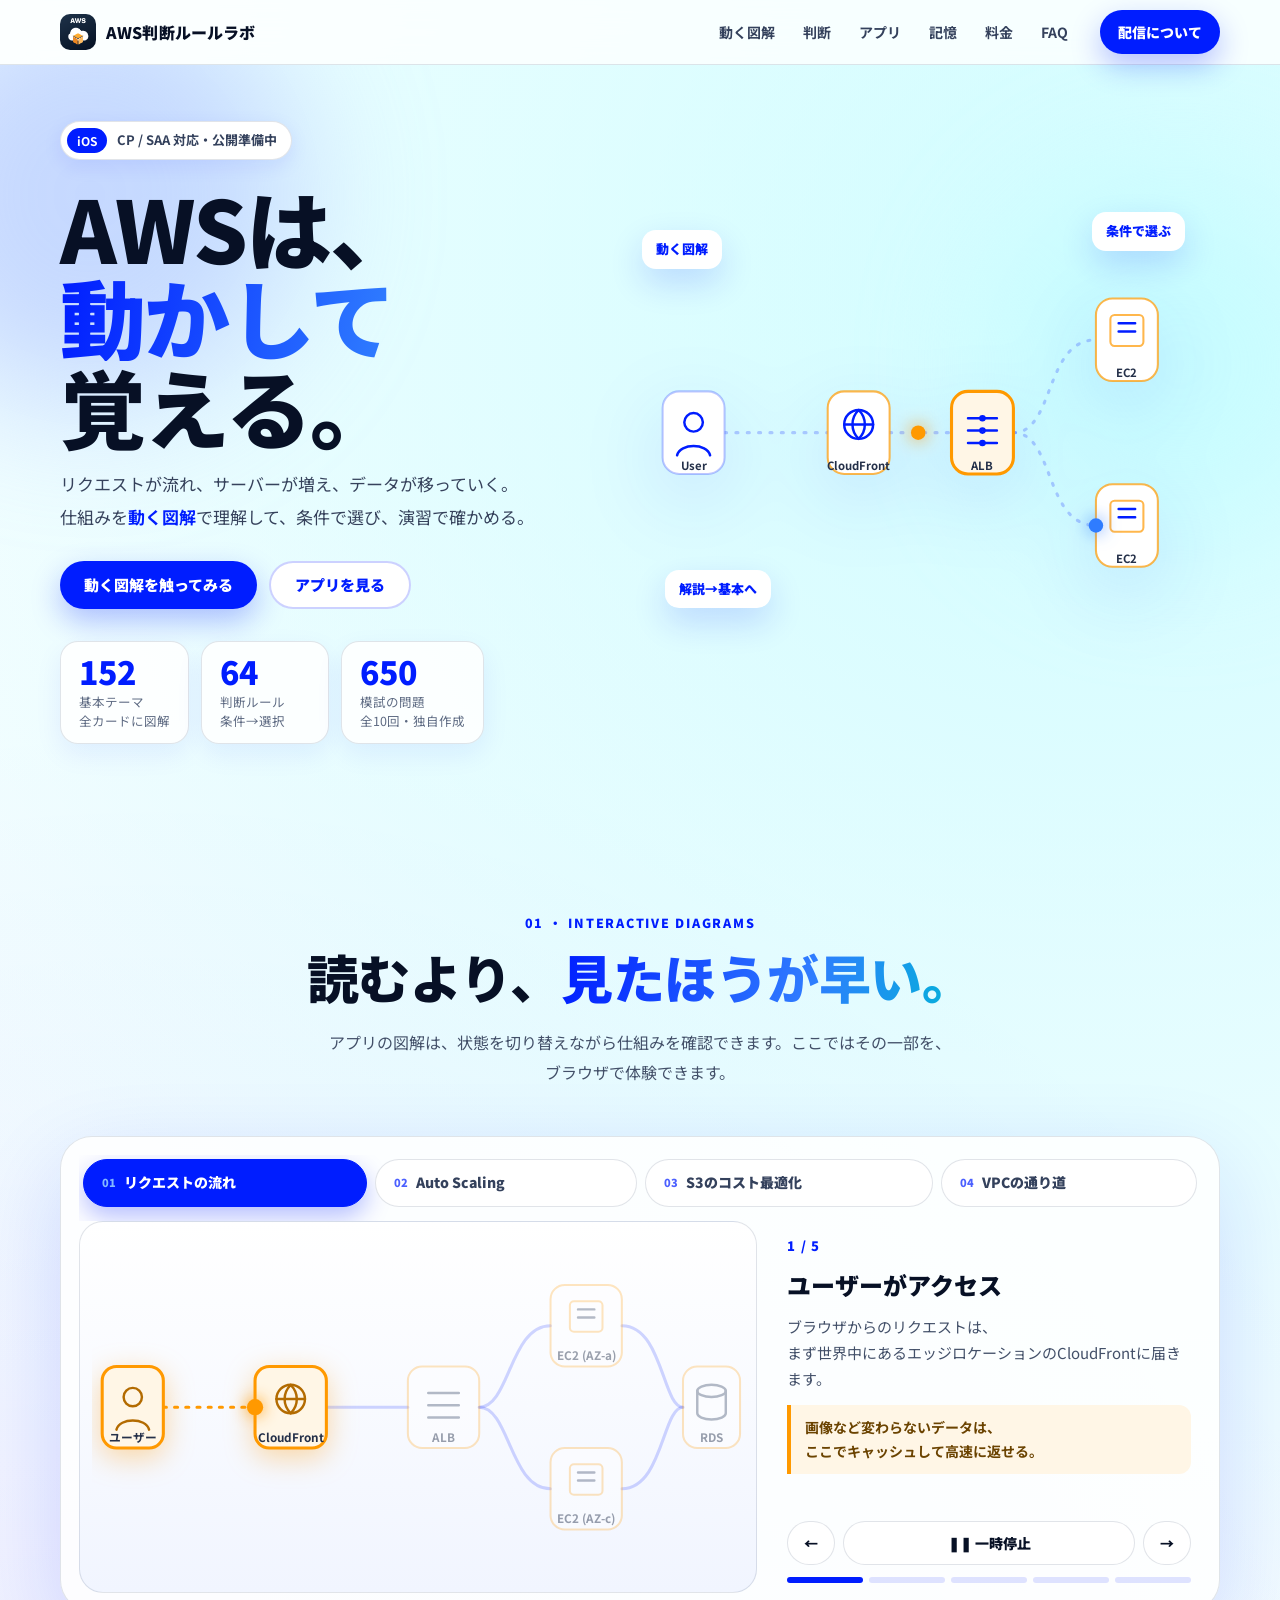
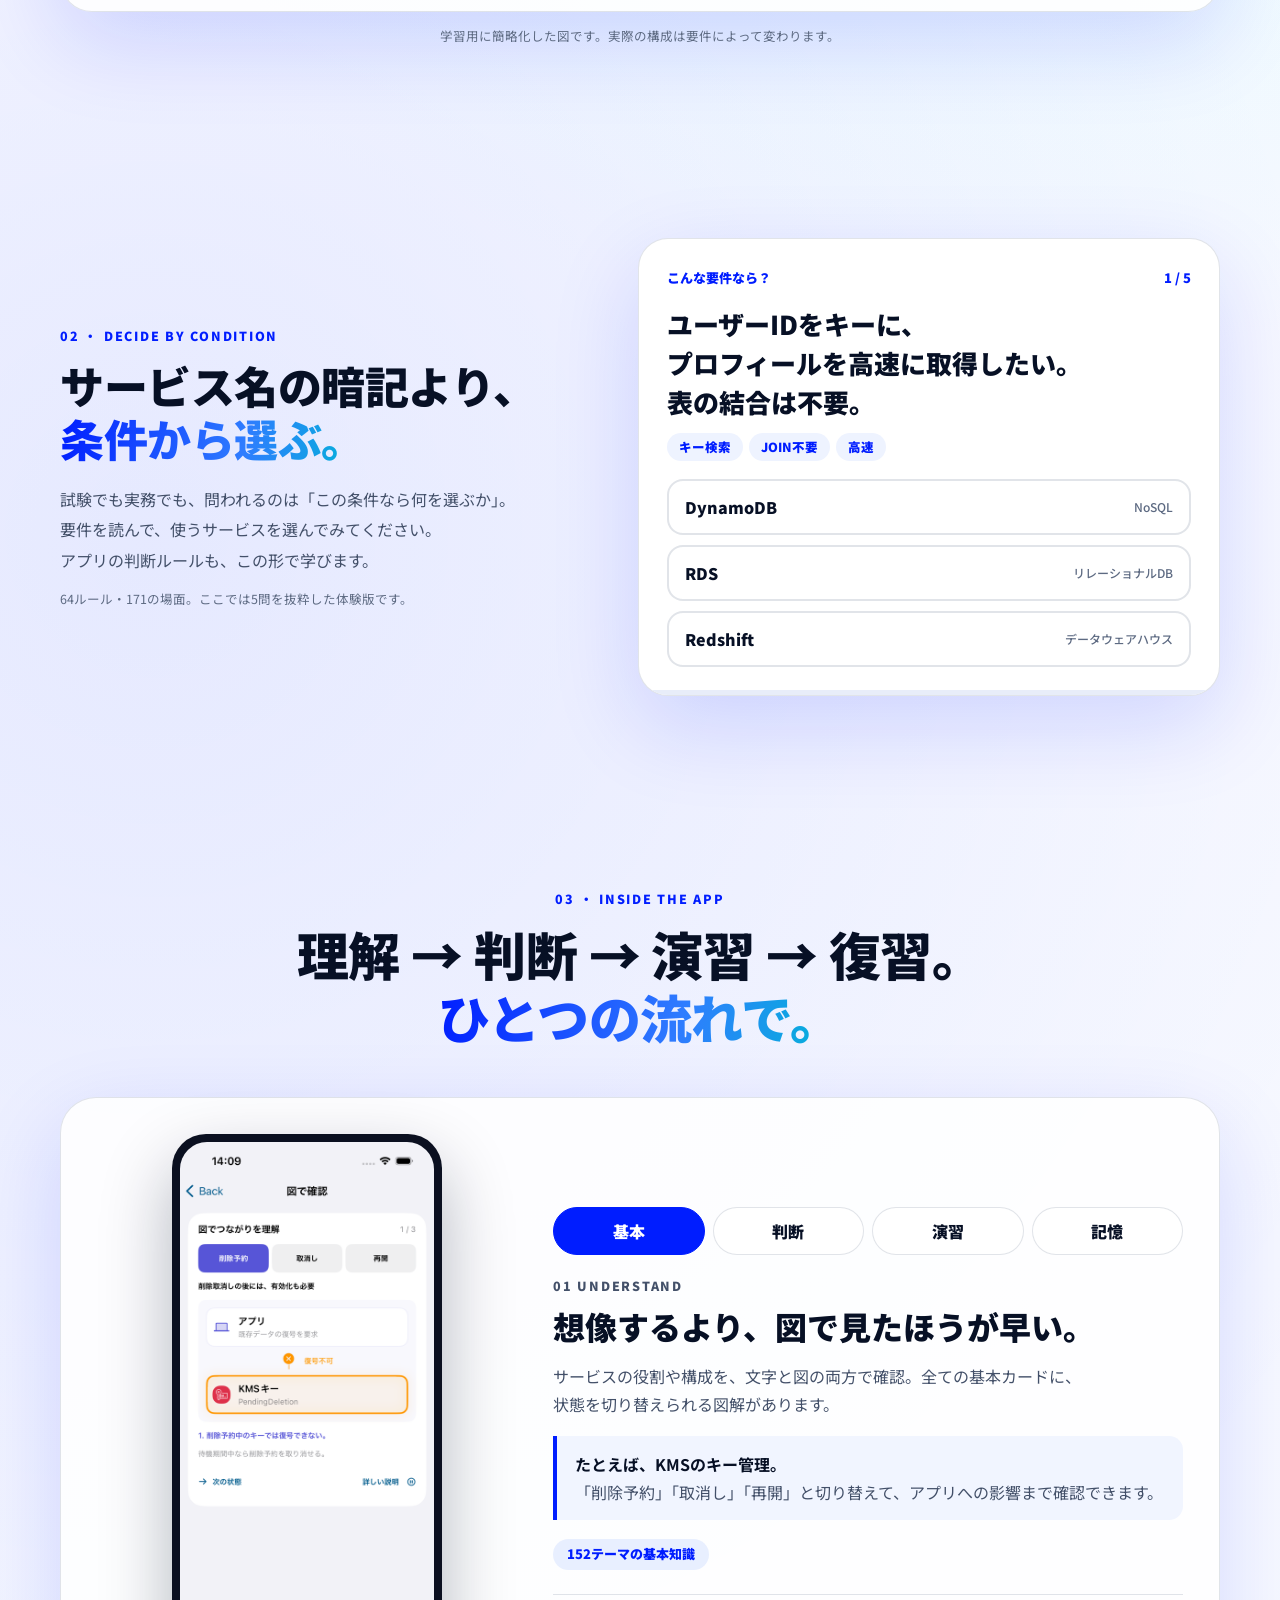
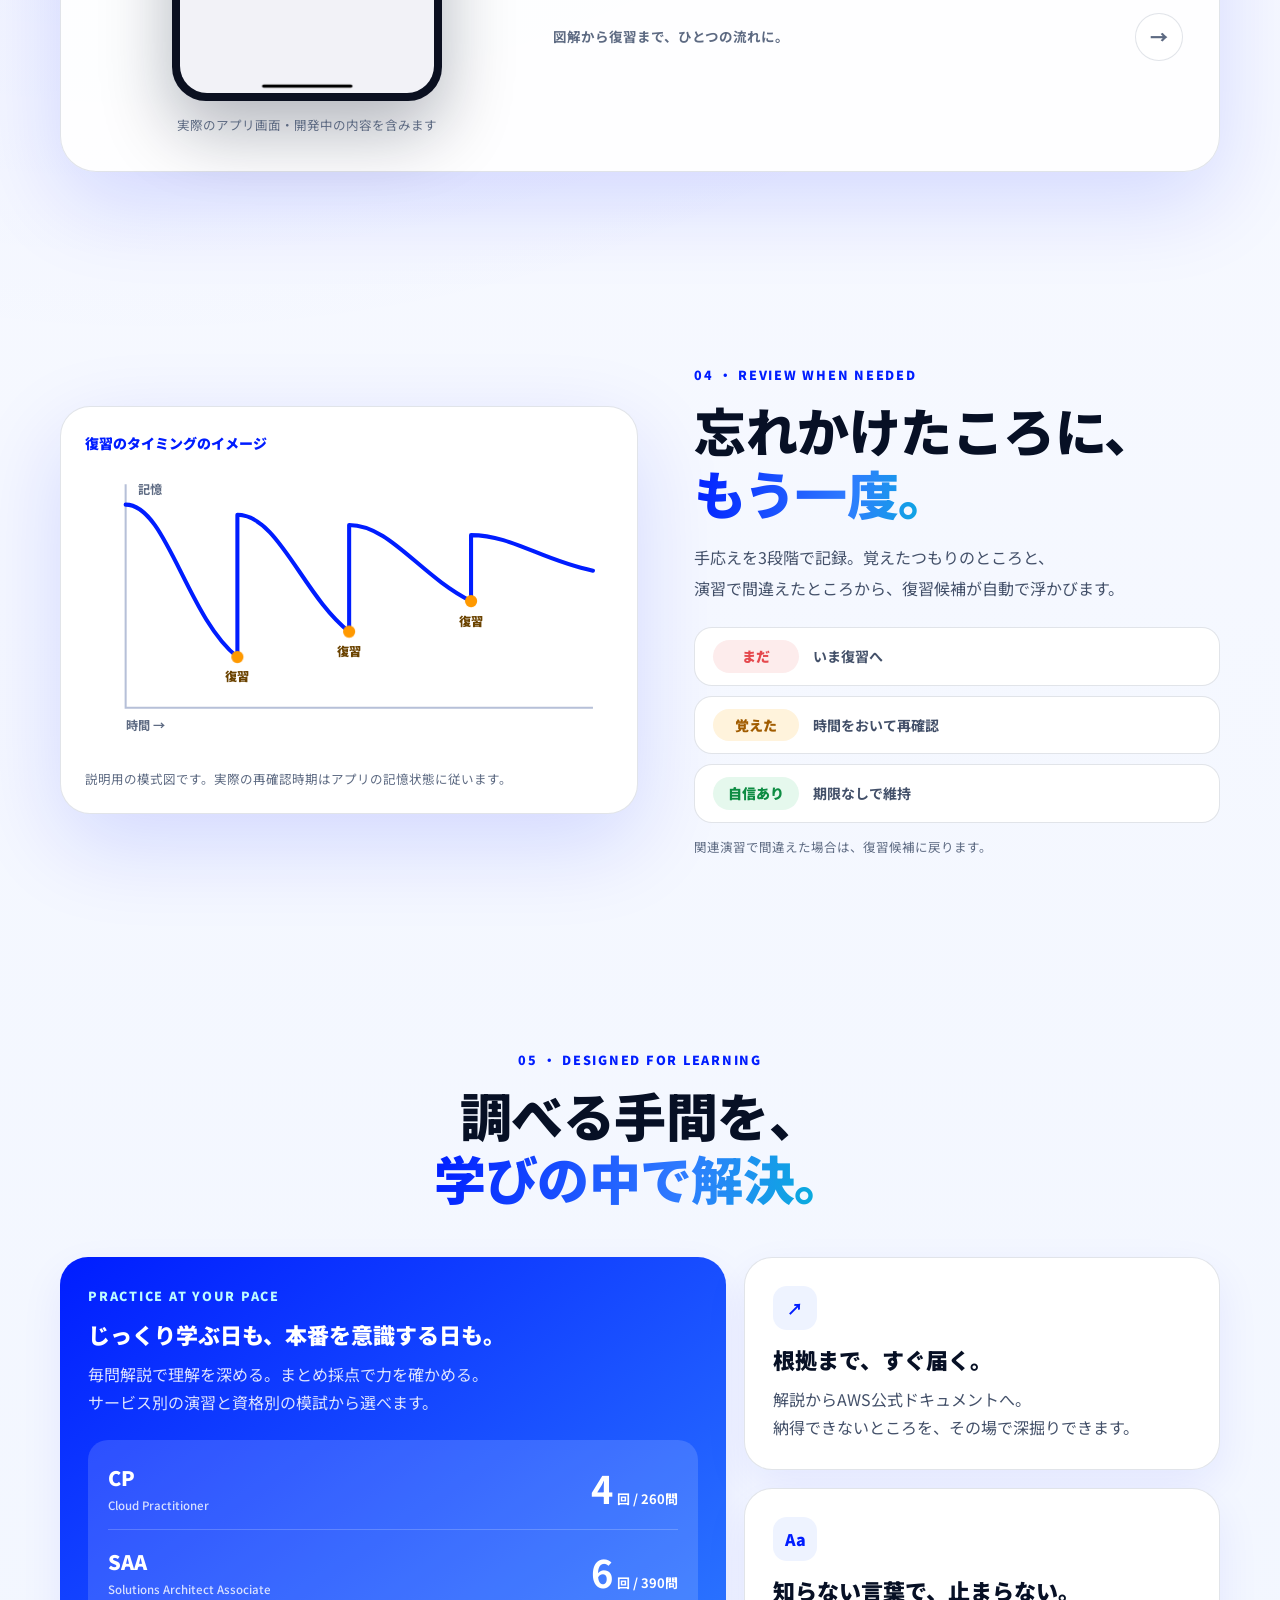
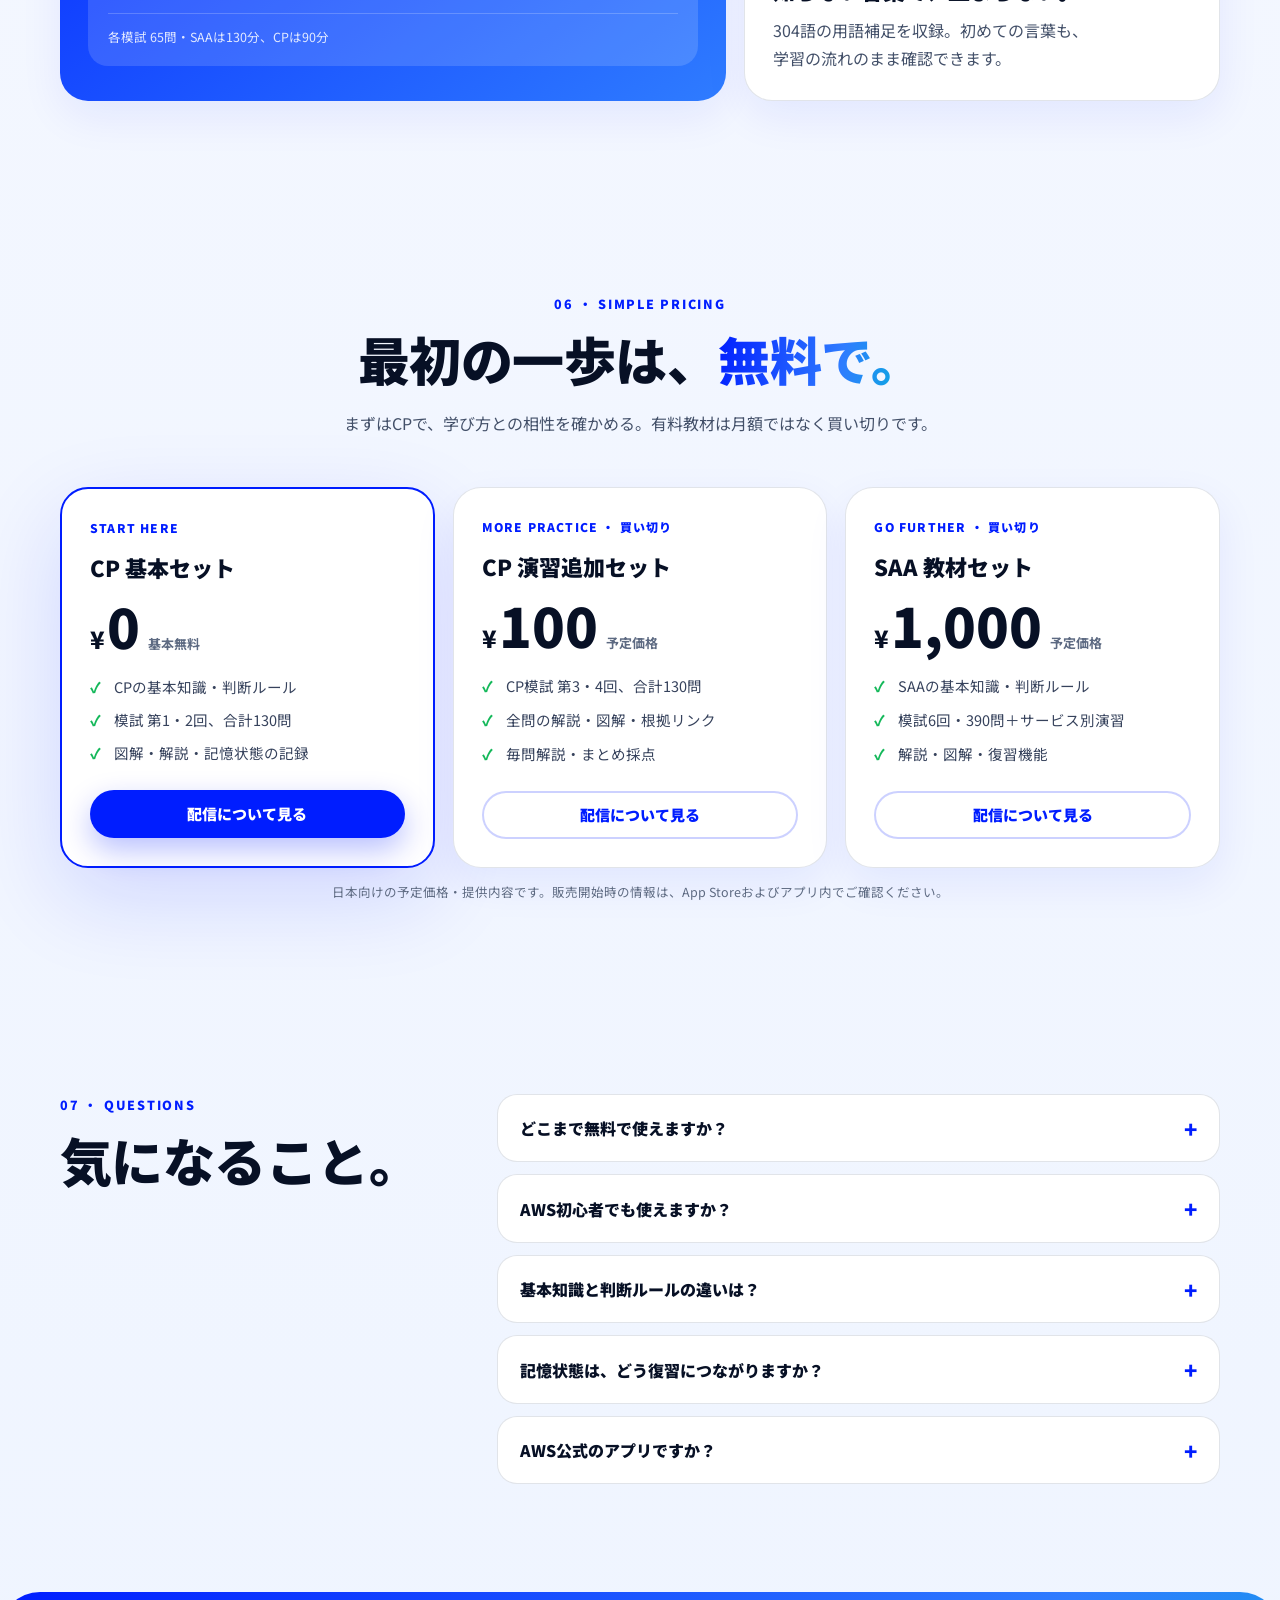
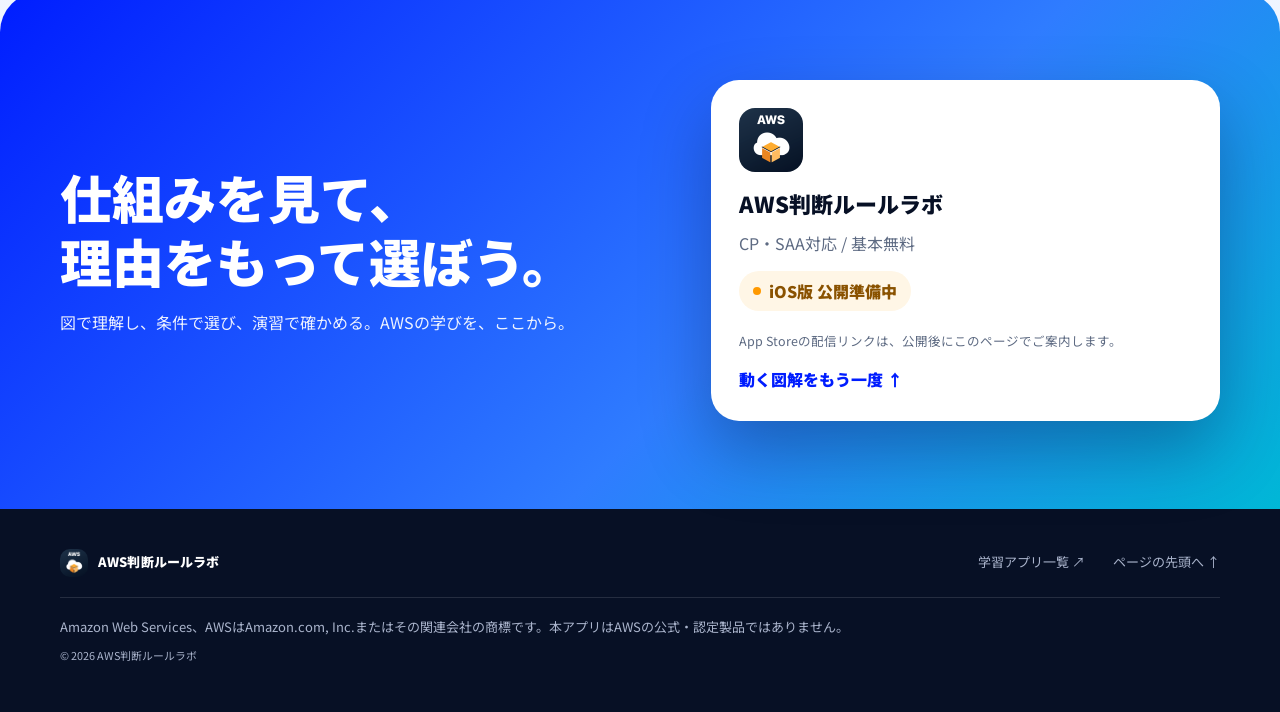
==== aws/index.html @ 18b1814f "Redesign AWS page with interactive animated diagrams Co-Authored-By: Claude Sonnet 5.5 <noreply@anth" ====
<!doctype html>
<html lang="ja">
  <head>
    <meta charset="utf-8" />
    <meta name="viewport" content="width=device-width, initial-scale=1" />
    <title>AWS判断ルールラボ | 動く図解で学ぶAWS</title>
    <meta
      name="description"
      content="リクエストの流れ、Auto Scaling、S3、VPC。AWSの仕組みを動く図解で理解し、条件で選び、演習で確かめるiOS学習アプリ。CPの基本と模試130問は無料。"
    />
    <meta name="theme-color" content="#001dff" />
    <meta property="og:type" content="website" />
    <meta property="og:title" content="AWS判断ルールラボ | 動く図解で学ぶAWS" />
    <meta
      property="og:description"
      content="動かして理解する。条件で選ぶ。演習で確かめる。CP・SAA対応のAWS学習アプリ。"
    />
    <meta property="og:url" content="https://aieitan.com/aws/" />
    <meta property="og:image" content="https://aieitan.com/aws/assets/app-icon.png" />
    <meta name="twitter:card" content="summary" />
    <link rel="canonical" href="https://aieitan.com/aws/" />
    <link rel="icon" href="./assets/app-icon.png" />
    <script>document.documentElement.classList.add("js")</script>
    <link rel="preconnect" href="https://fonts.googleapis.com" />
    <link rel="preconnect" href="https://fonts.gstatic.com" crossorigin />
    <link
      rel="stylesheet"
      href="https://fonts.googleapis.com/css2?family=Noto+Sans+JP:wght@400;500;700;900&display=swap"
    />
    <link rel="stylesheet" href="./styles.css?v=lab-20261004" />
    <script src="./motion.js?v=lab-20261004" defer></script>
  </head>
  <body>
    <a class="skip-link" href="#main">本文へスキップ</a>
    <header class="header">
      <div class="header-inner wrap">
        <a class="brand" href="#top" aria-label="AWS判断ルールラボ トップ">
          <img src="./assets/app-icon.png" width="36" height="36" alt="" />
          <span>AWS判断ルールラボ</span>
        </a>
        <nav aria-label="メインナビゲーション">
          <a href="#lab">動く図解</a>
          <a href="#decide">判断</a>
          <a href="#app">アプリ</a>
          <a href="#memory">記憶</a>
          <a href="#pricing">料金</a>
          <a href="#faq">FAQ</a>
        </nav>
        <a class="button button-small" href="#start">配信について</a>
      </div>
    </header>

    <main id="main">
      <!-- HERO -->
      <section class="hero" id="top">
        <div class="hero-blobs" aria-hidden="true"><i></i><i></i></div>
        <div class="wrap hero-grid">
          <div class="hero-copy">
            <p class="pill"><b>iOS</b> CP / SAA 対応・公開準備中</p>
            <h1>
              <span>AWSは、</span>
              <span class="grad">動かして</span>
              <span>覚える。</span>
            </h1>
            <p class="hero-lead">
              リクエストが流れ、サーバーが増え、データが移っていく。
              <br />仕組みを<strong>動く図解</strong>で理解して、条件で選び、演習で確かめる。
            </p>
            <div class="hero-actions">
              <a class="button" href="#lab">動く図解を触ってみる</a>
              <a class="button button-ghost" href="#app">アプリを見る</a>
            </div>
            <dl class="metrics">
              <div><dt>152</dt><dd>基本テーマ<br />全カードに図解</dd></div>
              <div><dt>64</dt><dd>判断ルール<br />条件→選択</dd></div>
              <div><dt>650</dt><dd>模試の問題<br />全10回・独自作成</dd></div>
            </dl>
          </div>

          <div class="hero-stage" aria-label="Webシステムの動く図解">
            <svg class="hero-arch" viewBox="0 0 560 420" role="img" aria-label="ユーザーのリクエストがCloudFront、ロードバランサー、EC2を通ってデータベースへ届く流れ">
              <defs>
                <linearGradient id="hg" x1="0" x2="1">
                  <stop offset="0" stop-color="#001dff" />
                  <stop offset="1" stop-color="#2f7cff" />
                </linearGradient>
              </defs>
              <g class="h-edges" fill="none" stroke-width="3" stroke-linecap="round">
                <path id="he1" d="M80 210 H180" />
                <path id="he2" d="M240 210 H300" />
                <path id="he3a" d="M360 210 C400 210 390 120 440 120" />
                <path id="he3b" d="M360 210 C400 210 390 300 440 300" />
              </g>
              <g class="h-node" transform="translate(20 170)">
                <rect width="60" height="80" rx="16" />
                <circle cx="30" cy="30" r="9" /><path d="M14 62c3-12 29-12 32 0" />
                <text x="30" y="76" text-anchor="middle">User</text>
              </g>
              <g class="h-node n-aws" transform="translate(180 170)">
                <rect width="60" height="80" rx="16" />
                <circle cx="30" cy="32" r="14" /><path d="M16 32h28M30 18c-8 8-8 20 0 28M30 18c8 8 8 20 0 28" />
                <text x="30" y="76" text-anchor="middle">CloudFront</text>
              </g>
              <g class="h-node n-aws" transform="translate(300 170)">
                <rect width="60" height="80" rx="16" />
                <path d="M16 26h28M16 38h28M16 50h28" /><circle cx="30" cy="26" r="2" /><circle cx="30" cy="38" r="2" /><circle cx="30" cy="50" r="2" />
                <text x="30" y="76" text-anchor="middle">ALB</text>
              </g>
              <g class="h-node n-aws h-ec2 a" transform="translate(440 80)">
                <rect width="60" height="80" rx="16" />
                <rect x="14" y="16" width="32" height="30" rx="4" /><path d="M22 24h16M22 32h16" />
                <text x="30" y="76" text-anchor="middle">EC2</text>
              </g>
              <g class="h-node n-aws h-ec2 b" transform="translate(440 260)">
                <rect width="60" height="80" rx="16" />
                <rect x="14" y="16" width="32" height="30" rx="4" /><path d="M22 24h16M22 32h16" />
                <text x="30" y="76" text-anchor="middle">EC2</text>
              </g>
              <circle class="h-packet" id="hp" r="7" cx="80" cy="210" />
              <circle class="h-packet p2" id="hp2" r="7" cx="80" cy="210" />
            </svg>
            <span class="chip c1">動く図解</span>
            <span class="chip c2">条件で選ぶ</span>
            <span class="chip c3">解説→基本へ</span>
          </div>
        </div>
      </section>

      <!-- LAB -->
      <section class="section lab" id="lab">
        <div class="wrap">
          <header class="section-head center reveal">
            <p class="eyebrow">01 ・ INTERACTIVE DIAGRAMS</p>
            <h2>読むより、<span class="grad">見たほうが早い。</span></h2>
            <p class="section-lead">
              アプリの図解は、状態を切り替えながら仕組みを確認できます。ここではその一部を、ブラウザで体験できます。
            </p>
          </header>

          <div class="lab-card reveal">
            <div class="lab-tabs" role="tablist" aria-label="動く図解の選択">
              <button type="button" role="tab" id="lt-0" aria-selected="true" aria-controls="lp-0" data-lab="0"><i>01</i>リクエストの流れ</button>
              <button type="button" role="tab" id="lt-1" aria-selected="false" aria-controls="lp-1" data-lab="1" tabindex="-1"><i>02</i>Auto Scaling</button>
              <button type="button" role="tab" id="lt-2" aria-selected="false" aria-controls="lp-2" data-lab="2" tabindex="-1"><i>03</i>S3のコスト最適化</button>
              <button type="button" role="tab" id="lt-3" aria-selected="false" aria-controls="lp-3" data-lab="3" tabindex="-1"><i>04</i>VPCの通り道</button>
            </div>

            <!-- Scene 0: request flow -->
            <div class="lab-panel" id="lp-0" role="tabpanel" aria-labelledby="lt-0" data-scene="flow">
              <div class="lab-canvas">
                <svg viewBox="0 0 640 340" class="scene" role="img" aria-label="3層構成のWebシステムの図">
                  <g class="edges" fill="none">
                    <path id="f-e1" d="M70 170 H160" /><path id="f-e2" d="M230 170 H310" />
                    <path id="f-e3" d="M380 170 C410 170 410 90 450 90" /><path id="f-e4" d="M380 170 C410 170 410 250 450 250" />
                    <path id="f-e5" d="M520 90 C560 90 560 170 580 170" /><path id="f-e6" d="M520 250 C560 250 560 170 580 170" />
                  </g>
                  <g class="node" id="f-user" transform="translate(10 130)"><rect width="60" height="80" rx="14" /><circle cx="30" cy="30" r="9" /><path d="M14 62c3-12 29-12 32 0" /><text x="30" y="74" text-anchor="middle">ユーザー</text></g>
                  <g class="node aws" id="f-cf" transform="translate(160 130)"><rect width="70" height="80" rx="14" /><circle cx="35" cy="32" r="14" /><path d="M21 32h28M35 18c-8 8-8 20 0 28M35 18c8 8 8 20 0 28" /><text x="35" y="74" text-anchor="middle">CloudFront</text></g>
                  <g class="node aws" id="f-alb" transform="translate(310 130)"><rect width="70" height="80" rx="14" /><path d="M20 26h30M20 38h30M20 50h30" /><text x="35" y="74" text-anchor="middle">ALB</text></g>
                  <g class="node aws" id="f-ec1" transform="translate(450 50)"><rect width="70" height="80" rx="14" /><rect x="19" y="16" width="32" height="30" rx="4" /><path d="M27 24h16M27 32h16" /><text x="35" y="74" text-anchor="middle">EC2 (AZ-a)</text></g>
                  <g class="node aws" id="f-ec2" transform="translate(450 210)"><rect width="70" height="80" rx="14" /><rect x="19" y="16" width="32" height="30" rx="4" /><path d="M27 24h16M27 32h16" /><text x="35" y="74" text-anchor="middle">EC2 (AZ-c)</text></g>
                  <g class="node aws" id="f-db" transform="translate(580 130)"><rect width="56" height="80" rx="14" /><ellipse cx="28" cy="24" rx="14" ry="6" /><path d="M14 24v22c0 3 6 6 14 6s14-3 14-6V24" /><text x="28" y="74" text-anchor="middle">RDS</text></g>
                  <circle class="packet" r="8" cx="-20" cy="-20" />
                </svg>
              </div>
              <div class="lab-side">
                <p class="step-count"><span class="cur">1</span> / <span class="tot">5</span></p>
                <h3 class="step-title"></h3>
                <p class="step-body"></p>
                <p class="step-point"></p>
                <div class="lab-controls">
                  <button type="button" class="ctl prev" aria-label="前のステップ">←</button>
                  <button type="button" class="ctl play" aria-label="自動再生を切り替え" aria-pressed="true">❚❚ 一時停止</button>
                  <button type="button" class="ctl next" aria-label="次のステップ">→</button>
                </div>
                <ol class="dots" aria-hidden="true"></ol>
              </div>
            </div>

            <!-- Scene 1: auto scaling -->
            <div class="lab-panel" id="lp-1" role="tabpanel" aria-labelledby="lt-1" data-scene="scaling" hidden>
              <div class="lab-canvas">
                <svg viewBox="0 0 640 340" class="scene" role="img" aria-label="アクセス数に応じてEC2が増減する図">
                  <rect class="asg-box" x="170" y="30" width="460" height="280" rx="22" />
                  <text class="asg-label" x="190" y="58">Auto Scaling グループ（最小2・最大6）</text>
                  <g id="sc-nodes"></g>
                  <g transform="translate(20 80)">
                    <rect class="gauge-bg" x="0" y="0" width="110" height="180" rx="14" />
                    <rect id="sc-fill" class="gauge-fill" x="10" y="170" width="90" height="0" rx="8" />
                    <text x="55" y="204" text-anchor="middle" class="gauge-t">アクセス</text>
                  </g>
                </svg>
              </div>
              <div class="lab-side">
                <p class="step-count">LIVE</p>
                <h3>アクセスに合わせて、台数が変わる。</h3>
                <p class="step-body">スライダーでアクセス量を動かすと、必要な台数だけEC2が起動します。触らなければ、昼夜の波を自動で再生します。</p>
                <label class="range">
                  <span>アクセス量 <b id="sc-load-text">自動</b></span>
                  <input type="range" id="sc-range" min="0" max="100" value="20" aria-label="アクセス量" />
                </label>
                <p class="step-point" id="sc-count">起動中のEC2：2台</p>
                <button type="button" class="ctl" id="sc-auto" aria-pressed="true">自動再生に戻す</button>
              </div>
            </div>

            <!-- Scene 2: S3 lifecycle -->
            <div class="lab-panel" id="lp-2" role="tabpanel" aria-labelledby="lt-2" data-scene="s3" hidden>
              <div class="lab-canvas">
                <svg viewBox="0 0 640 340" class="scene" role="img" aria-label="S3のデータが時間とともに安価なストレージクラスへ移る図">
                  <g class="bins">
                    <g class="bin" id="s3-b0" transform="translate(20 70)"><rect width="170" height="190" rx="16" /><text x="85" y="34" text-anchor="middle" class="bt">S3 Standard</text><text x="85" y="56" text-anchor="middle" class="bs">よく使う</text></g>
                    <g class="bin" id="s3-b1" transform="translate(235 70)"><rect width="170" height="190" rx="16" /><text x="85" y="34" text-anchor="middle" class="bt">Standard-IA</text><text x="85" y="56" text-anchor="middle" class="bs">たまに使う</text></g>
                    <g class="bin" id="s3-b2" transform="translate(450 70)"><rect width="170" height="190" rx="16" /><text x="85" y="34" text-anchor="middle" class="bt">Glacier</text><text x="85" y="56" text-anchor="middle" class="bs">長期保管</text></g>
                  </g>
                  <g id="s3-files"></g>
                  <path class="arrow" d="M195 165h35M410 165h35" />
                  <g transform="translate(20 285)">
                    <text class="bs" x="0" y="0">保管料</text>
                    <rect class="cost-bg" x="56" y="-12" width="564" height="14" rx="7" />
                    <rect id="s3-cost" class="cost-fill" x="56" y="-12" width="564" height="14" rx="7" />
                  </g>
                  <text id="s3-day" class="dayt" x="320" y="30" text-anchor="middle">0日目</text>
                </svg>
              </div>
              <div class="lab-side">
                <p class="step-count"><span class="cur">1</span> / <span class="tot">4</span></p>
                <h3 class="step-title"></h3>
                <p class="step-body"></p>
                <p class="step-point"></p>
                <div class="lab-controls">
                  <button type="button" class="ctl prev" aria-label="前のステップ">←</button>
                  <button type="button" class="ctl play" aria-label="自動再生を切り替え" aria-pressed="true">❚❚ 一時停止</button>
                  <button type="button" class="ctl next" aria-label="次のステップ">→</button>
                </div>
                <ol class="dots" aria-hidden="true"></ol>
              </div>
            </div>

            <!-- Scene 3: VPC -->
            <div class="lab-panel" id="lp-3" role="tabpanel" aria-labelledby="lt-3" data-scene="vpc" hidden>
              <div class="lab-canvas">
                <svg viewBox="0 0 640 340" class="scene" role="img" aria-label="VPCのパブリックサブネットとプライベートサブネットの通信経路の図">
                  <rect class="vpc-box" x="130" y="16" width="500" height="308" rx="22" />
                  <text class="asg-label" x="150" y="42">VPC</text>
                  <rect class="sub pub" x="150" y="56" width="220" height="250" rx="16" />
                  <text class="sub-t" x="164" y="80">パブリックサブネット</text>
                  <rect class="sub priv" x="400" y="56" width="215" height="250" rx="16" />
                  <text class="sub-t" x="414" y="80">プライベートサブネット</text>
                  <g class="edges" fill="none">
                    <path id="v-e1" d="M70 150 H100" /><path id="v-e2" d="M140 150 H190" />
                    <path id="v-e3" d="M250 150 H430" /><path id="v-e4" d="M465 190 V245 H250" />
                    <path id="v-e5" d="M190 245 H120 V170" /><path id="v-e6" d="M500 150 H530" />
                  </g>
                  <g class="node" id="v-user" transform="translate(10 110)"><rect width="60" height="80" rx="14" /><circle cx="30" cy="30" r="9" /><path d="M14 62c3-12 29-12 32 0" /><text x="30" y="74" text-anchor="middle">Internet</text></g>
                  <g class="node aws" id="v-igw" transform="translate(100 130)"><rect width="40" height="40" rx="10" /><text x="20" y="58" text-anchor="middle">IGW</text></g>
                  <g class="node aws" id="v-web" transform="translate(190 110)"><rect width="60" height="80" rx="14" /><rect x="14" y="16" width="32" height="30" rx="4" /><path d="M22 24h16M22 32h16" /><text x="30" y="74" text-anchor="middle">Web</text></g>
                  <g class="node aws" id="v-nat" transform="translate(190 205)"><rect width="60" height="80" rx="14" /><path d="M18 40h24M34 30l10 10-10 10" /><text x="30" y="74" text-anchor="middle">NAT GW</text></g>
                  <g class="node aws" id="v-app" transform="translate(430 110)"><rect width="70" height="80" rx="14" /><rect x="19" y="16" width="32" height="30" rx="4" /><path d="M27 24h16M27 32h16" /><text x="35" y="74" text-anchor="middle">App</text></g>
                  <g class="node aws" id="v-db" transform="translate(530 110)"><rect width="60" height="80" rx="14" /><ellipse cx="30" cy="24" rx="14" ry="6" /><path d="M16 24v22c0 3 6 6 14 6s14-3 14-6V24" /><text x="30" y="74" text-anchor="middle">DB</text></g>
                  <circle class="packet" r="8" cx="-20" cy="-20" />
                </svg>
              </div>
              <div class="lab-side">
                <p class="step-count"><span class="cur">1</span> / <span class="tot">4</span></p>
                <h3 class="step-title"></h3>
                <p class="step-body"></p>
                <p class="step-point"></p>
                <div class="lab-controls">
                  <button type="button" class="ctl prev" aria-label="前のステップ">←</button>
                  <button type="button" class="ctl play" aria-label="自動再生を切り替え" aria-pressed="true">❚❚ 一時停止</button>
                  <button type="button" class="ctl next" aria-label="次のステップ">→</button>
                </div>
                <ol class="dots" aria-hidden="true"></ol>
              </div>
            </div>
          </div>
          <p class="fine center">学習用に簡略化した図です。実際の構成は要件によって変わります。</p>
        </div>
      </section>

      <!-- DECIDE -->
      <section class="section decide" id="decide">
        <div class="wrap decide-grid">
          <header class="section-head reveal">
            <p class="eyebrow">02 ・ DECIDE BY CONDITION</p>
            <h2>サービス名の暗記より、<br /><span class="grad">条件から選ぶ。</span></h2>
            <p class="section-lead">
              試験でも実務でも、問われるのは「この条件なら何を選ぶか」。要件を読んで、使うサービスを選んでみてください。アプリの判断ルールも、この形で学びます。
            </p>
            <p class="fine">64ルール・171の場面。ここでは5問を抜粋した体験版です。</p>
          </header>
          <div class="quiz reveal" id="quiz" aria-live="polite">
            <div class="quiz-top"><span>こんな要件なら？</span><span id="quiz-n">1 / 5</span></div>
            <p class="quiz-q" id="quiz-q"></p>
            <div class="quiz-tags" id="quiz-tags"></div>
            <div class="quiz-opts" id="quiz-opts"></div>
            <div class="quiz-result" id="quiz-result" hidden>
              <p class="quiz-verdict" id="quiz-verdict"></p>
              <p id="quiz-why"></p>
              <button type="button" class="button" id="quiz-next">次の問題へ</button>
            </div>
            <div class="quiz-bar" aria-hidden="true"><i id="quiz-prog"></i></div>
          </div>
        </div>
      </section>

      <!-- APP -->
      <section class="section app" id="app">
        <div class="wrap">
          <header class="section-head center reveal">
            <p class="eyebrow">03 ・ INSIDE THE APP</p>
            <h2>理解 → 判断 → 演習 → 復習。<br /><span class="grad">ひとつの流れで。</span></h2>
          </header>
          <div class="tour reveal">
            <div class="tour-phone">
              <div class="phone">
                <img id="app-screen" src="./assets/screen-basics.png" width="553" height="1200" loading="lazy" alt="基本の図解画面。KMSキーの状態とアプリへの影響を図で確認。" />
              </div>
              <p class="fine center">実際のアプリ画面・開発中の内容を含みます</p>
            </div>
            <div class="tour-body">
              <div class="tour-tabs" role="tablist" aria-label="アプリの学習ステップ">
                <button type="button" role="tab" id="tab-0" aria-selected="true" aria-controls="panel-0">基本</button>
                <button type="button" role="tab" id="tab-1" aria-selected="false" aria-controls="panel-1" tabindex="-1">判断</button>
                <button type="button" role="tab" id="tab-2" aria-selected="false" aria-controls="panel-2" tabindex="-1">演習</button>
                <button type="button" role="tab" id="tab-3" aria-selected="false" aria-controls="panel-3" tabindex="-1">記憶</button>
              </div>
              <article id="panel-0" role="tabpanel" aria-labelledby="tab-0" tabindex="0" class="tour-panel">
                <p class="chapter">01 UNDERSTAND</p>
                <h3>想像するより、図で見たほうが早い。</h3>
                <p>サービスの役割や構成を、文字と図の両方で確認。全ての基本カードに、状態を切り替えられる図解があります。</p>
                <p class="callout"><b>たとえば、KMSのキー管理。</b>「削除予約」「取消し」「再開」と切り替えて、アプリへの影響まで確認できます。</p>
                <span class="tag">152テーマの基本知識</span>
              </article>
              <article id="panel-1" role="tabpanel" aria-labelledby="tab-1" tabindex="0" class="tour-panel" hidden>
                <p class="chapter">02 DECIDE</p>
                <h3>「何をする？」から「いつ選ぶ？」へ。</h3>
                <p>場面 → 選ぶサービス → 理由の順に、使い分けの軸を整理。全ルールに条件から候補への分岐図があり、枝をタップして具体例を比較できます。</p>
                <p class="callout"><b>たとえば、DynamoDBとRDS。</b>キーで取得するのか、表を結合するのか。選ぶ理由と注意点まで確認します。</p>
                <span class="tag">64ルール・171の場面</span>
              </article>
              <article id="panel-2" role="tabpanel" aria-labelledby="tab-2" tabindex="0" class="tour-panel" hidden>
                <p class="chapter">03 PRACTICE</p>
                <h3>正解の、その理由まで自分のものに。</h3>
                <p>解答後も問題文を表示し、見るべき条件をハイライト。「なんとなく正解」を根拠のある判断に変えます。</p>
                <p class="callout"><b>解説から、基本知識へ。</b>見落とした条件や迷った選択肢から、関連教材へ戻れます。</p>
                <span class="tag">CP 260問・SAA 390問の模試</span>
              </article>
              <article id="panel-3" role="tabpanel" aria-labelledby="tab-3" tabindex="0" class="tour-panel" hidden>
                <p class="chapter">04 REMEMBER</p>
                <h3>全部を何度も、より、いま必要なところを。</h3>
                <p>「まだ・覚えた・自信あり」で手応えを記録。再確認の時期と、関連演習の誤答から、次に復習したい知識が見えてきます。</p>
                <p class="callout"><b>勉強する場所を、迷わず決める。</b>理解が曖昧なところに、限られた時間を使えます。</p>
                <span class="tag">手応えと誤答に合わせた復習</span>
                <p class="fine">記憶状態は自己評価であり、合格率の予測ではありません。</p>
              </article>
              <div class="tour-next">
                <span>図解から復習まで、ひとつの流れに。</span>
                <button type="button" id="next-step" aria-label="次の学習ステップを見る">→</button>
              </div>
            </div>
          </div>
        </div>
      </section>

      <!-- MEMORY -->
      <section class="section memory" id="memory">
        <div class="wrap memory-grid">
          <div class="curve-card reveal" aria-label="忘却曲線と復習のイメージ図">
            <p class="curve-title">復習のタイミングのイメージ</p>
            <svg viewBox="0 0 520 280" class="curve" role="img" aria-label="時間とともに記憶が下がり、復習のたびに持ち直す図">
              <path class="axis" d="M40 20V240H500" fill="none" />
              <path id="curve-path" class="c-line" pathLength="1000" fill="none" d="M40 40 C80 40 100 150 150 190 L150 50 C190 50 215 130 260 165 L260 60 C300 60 330 110 380 135 L380 70 C420 70 450 95 500 105" />
              <g id="curve-dots"></g>
              <text x="40" y="262" class="ax-t">時間 →</text>
              <text x="52" y="30" class="ax-t">記憶</text>
              <g class="rv" id="rv1"><circle cx="150" cy="190" r="6" /><text x="150" y="214" text-anchor="middle">復習</text></g>
              <g class="rv" id="rv2"><circle cx="260" cy="165" r="6" /><text x="260" y="189" text-anchor="middle">復習</text></g>
              <g class="rv" id="rv3"><circle cx="380" cy="135" r="6" /><text x="380" y="159" text-anchor="middle">復習</text></g>
            </svg>
            <p class="fine">説明用の模式図です。実際の再確認時期はアプリの記憶状態に従います。</p>
          </div>
          <header class="section-head reveal">
            <p class="eyebrow">04 ・ REVIEW WHEN NEEDED</p>
            <h2>忘れかけたころに、<br /><span class="grad">もう一度。</span></h2>
            <p class="section-lead">手応えを3段階で記録。覚えたつもりのところと、演習で間違えたところから、復習候補が自動で浮かびます。</p>
            <ul class="states">
              <li class="s1"><b>まだ</b><span>いま復習へ</span></li>
              <li class="s2"><b>覚えた</b><span>時間をおいて再確認</span></li>
              <li class="s3"><b>自信あり</b><span>期限なしで維持</span></li>
            </ul>
            <p class="fine">関連演習で間違えた場合は、復習候補に戻ります。</p>
          </header>
        </div>
      </section>

      <!-- FEATURES -->
      <section class="section features" id="features">
        <div class="wrap">
          <header class="section-head center reveal">
            <p class="eyebrow">05 ・ DESIGNED FOR LEARNING</p>
            <h2>調べる手間を、<span class="grad">学びの中で解決。</span></h2>
          </header>
          <div class="feat-grid">
            <article class="feat big reveal">
              <p class="eyebrow">PRACTICE AT YOUR PACE</p>
              <h3>じっくり学ぶ日も、本番を意識する日も。</h3>
              <p>毎問解説で理解を深める。まとめ採点で力を確かめる。サービス別の演習と資格別の模試から選べます。</p>
              <div class="exam">
                <div><span>CP<small>Cloud Practitioner</small></span><b>4<i>回 / 260問</i></b></div>
                <div><span>SAA<small>Solutions Architect Associate</small></span><b>6<i>回 / 390問</i></b></div>
                <p>各模試 65問・SAAは130分、CPは90分</p>
              </div>
            </article>
            <article class="feat reveal">
              <span class="ico">↗</span>
              <h3>根拠まで、すぐ届く。</h3>
              <p>解説からAWS公式ドキュメントへ。納得できないところを、その場で深掘りできます。</p>
            </article>
            <article class="feat reveal">
              <span class="ico">Aa</span>
              <h3>知らない言葉で、止まらない。</h3>
              <p>304語の用語補足を収録。初めての言葉も、学習の流れのまま確認できます。</p>
            </article>
          </div>
        </div>
      </section>

      <!-- PRICING -->
      <section class="section pricing" id="pricing">
        <div class="wrap">
          <header class="section-head center reveal">
            <p class="eyebrow">06 ・ SIMPLE PRICING</p>
            <h2>最初の一歩は、<span class="grad">無料で。</span></h2>
            <p class="section-lead">まずはCPで、学び方との相性を確かめる。有料教材は月額ではなく買い切りです。</p>
          </header>
          <div class="price-grid">
            <article class="price free reveal">
              <p class="plan">START HERE</p>
              <h3>CP 基本セット</h3>
              <p class="price-num"><i>¥</i>0<small>基本無料</small></p>
              <ul><li>CPの基本知識・判断ルール</li><li>模試 第1・2回、合計130問</li><li>図解・解説・記憶状態の記録</li></ul>
              <a class="button" href="#start">配信について見る</a>
            </article>
            <article class="price reveal">
              <p class="plan">MORE PRACTICE ・ 買い切り</p>
              <h3>CP 演習追加セット</h3>
              <p class="price-num"><i>¥</i>100<small>予定価格</small></p>
              <ul><li>CP模試 第3・4回、合計130問</li><li>全問の解説・図解・根拠リンク</li><li>毎問解説・まとめ採点</li></ul>
              <a class="button button-ghost" href="#start">配信について見る</a>
            </article>
            <article class="price reveal">
              <p class="plan">GO FURTHER ・ 買い切り</p>
              <h3>SAA 教材セット</h3>
              <p class="price-num"><i>¥</i>1,000<small>予定価格</small></p>
              <ul><li>SAAの基本知識・判断ルール</li><li>模試6回・390問＋サービス別演習</li><li>解説・図解・復習機能</li></ul>
              <a class="button button-ghost" href="#start">配信について見る</a>
            </article>
          </div>
          <p class="fine center">日本向けの予定価格・提供内容です。販売開始時の情報は、App Storeおよびアプリ内でご確認ください。</p>
        </div>
      </section>

      <!-- FAQ -->
      <section class="section faq" id="faq">
        <div class="wrap faq-grid">
          <header class="section-head reveal">
            <p class="eyebrow">07 ・ QUESTIONS</p>
            <h2>気になること。</h2>
          </header>
          <div class="faq-list reveal">
            <details><summary>どこまで無料で使えますか？<i aria-hidden="true">+</i></summary><p>CPの基本知識・判断ルールと、模試第1・2回の合計130問が無料の対象です。CPの追加模試とSAA教材セットは、別途購入する構成です。</p></details>
            <details><summary>AWS初心者でも使えますか？<i aria-hidden="true">+</i></summary><p>基本編でサービスの役割を図と一緒に確認し、判断ルールで使い分けを学べます。用語補足もあるので、わからない言葉を確認しながら進められます。</p></details>
            <details><summary>基本知識と判断ルールの違いは？<i aria-hidden="true">+</i></summary><p>基本知識は「何をするサービスか、どう動くか」を学ぶ教材。判断ルールは「どんな条件なら、それを選ぶか」を学ぶ教材です。演習の解説から両方へ戻り、理解をつなげられます。</p></details>
            <details><summary>記憶状態は、どう復習につながりますか？<i aria-hidden="true">+</i></summary><p>「まだ」は今すぐ、「覚えた」は時間をおいた再確認へ。「自信あり」は期限なしで維持し、関連する演習で間違えた場合は復習候補に戻します。記憶状態は自分の手応えの記録で、合格率の予測ではありません。</p></details>
            <details><summary>AWS公式のアプリですか？<i aria-hidden="true">+</i></summary><p>AWS公式アプリではありません。独自に作成した教材・模試を提供し、根拠を確認するためのAWS公式ドキュメントへのリンクを用意しています。学習成果や試験合格を保証するものではありません。</p></details>
          </div>
        </div>
      </section>

      <!-- START -->
      <section class="start" id="start">
        <div class="wrap start-inner reveal">
          <div>
            <h2>仕組みを見て、<br />理由をもって選ぼう。</h2>
            <p>図で理解し、条件で選び、演習で確かめる。AWSの学びを、ここから。</p>
          </div>
          <div class="release">
            <img src="./assets/app-icon.png" width="64" height="64" loading="lazy" alt="" />
            <h3>AWS判断ルールラボ</h3>
            <p>CP・SAA対応 / 基本無料</p>
            <p class="status"><i></i>iOS版 公開準備中</p>
            <p class="fine">App Storeの配信リンクは、公開後にこのページでご案内します。</p>
            <a href="#lab">動く図解をもう一度 ↑</a>
          </div>
        </div>
      </section>
    </main>

    <footer class="footer">
      <div class="wrap footer-in">
        <a class="brand" href="#top"><img src="./assets/app-icon.png" width="28" height="28" loading="lazy" alt="" /><span>AWS判断ルールラボ</span></a>
        <a href="../">学習アプリ一覧 ↗</a>
        <a href="#top">ページの先頭へ ↑</a>
      </div>
      <div class="wrap footer-note">
        <p>Amazon Web Services、AWSはAmazon.com, Inc.またはその関連会社の商標です。本アプリはAWSの公式・認定製品ではありません。</p>
        <small>© 2026 AWS判断ルールラボ</small>
      </div>
    </footer>
  </body>
</html>
---- aws/styles.css ----
:root {
  color-scheme: light;
  --ink: #071025;
  --muted: #5d6a82;
  --line: rgba(42, 64, 102, 0.14);
  --paper: #f7f9ff;
  --blue: #001dff;
  --blue-2: #2f7cff;
  --cyan: #bdfcff;
  --orange: #ff9900;
  --green: #14b85a;
  --red: #e5484d;
  --panel: rgba(255, 255, 255, 0.86);
  --shadow: 0 30px 90px rgba(0, 29, 255, 0.14);
}
* { box-sizing: border-box; }
html { scroll-behavior: smooth; scroll-padding-top: 76px; -webkit-text-size-adjust: 100%; }
body {
  margin: 0;
  overflow-x: hidden;
  color: var(--ink);
  font-family: "Noto Sans JP", -apple-system, BlinkMacSystemFont, "Hiragino Sans", "Yu Gothic", sans-serif;
  line-height: 1.75;
  background:
    radial-gradient(circle at 86% 4%, rgba(189, 252, 255, 0.7), transparent 24%),
    radial-gradient(circle at 12% 30%, rgba(0, 29, 255, 0.08), transparent 28%),
    linear-gradient(180deg, #fff 0%, var(--paper) 40%, #eef4ff 100%);
  word-break: keep-all;
  overflow-wrap: anywhere;
}
img, svg { max-width: 100%; }
h1, h2, h3, p, ul, ol, dl, dd { margin: 0; }
ul, ol { padding: 0; list-style: none; }
a { color: inherit; }
button { font: inherit; color: inherit; cursor: pointer; }
:focus-visible { outline: 3px solid var(--blue-2); outline-offset: 3px; border-radius: 8px; }
.wrap { width: min(1160px, calc(100% - 32px)); margin: 0 auto; }
.center { text-align: center; }
.grad { background: linear-gradient(100deg, var(--blue), var(--blue-2) 60%, #00b7d6); -webkit-background-clip: text; background-clip: text; color: transparent; }
.skip-link { position: absolute; left: 12px; top: -60px; z-index: 100; background: var(--blue); color: #fff; padding: 10px 16px; border-radius: 10px; }
.skip-link:focus { top: 12px; }
.fine { font-size: 12.5px; color: var(--muted); margin-top: 14px; line-height: 1.6; }

/* header */
.header { position: sticky; top: 0; z-index: 50; backdrop-filter: blur(16px); background: rgba(255, 255, 255, 0.78); border-bottom: 1px solid var(--line); }
.header-inner { display: flex; align-items: center; gap: 20px; height: 64px; }
.brand { display: inline-flex; align-items: center; gap: 10px; font-weight: 900; text-decoration: none; letter-spacing: 0.01em; }
.brand img { border-radius: 10px; }
.header nav { display: flex; gap: 4px; margin-left: auto; }
.header nav a { padding: 8px 12px; border-radius: 999px; font-size: 14px; font-weight: 700; text-decoration: none; color: #34415c; }
.header nav a:hover { background: rgba(0, 29, 255, 0.07); color: var(--blue); }
.button { display: inline-flex; align-items: center; justify-content: center; gap: 8px; min-height: 48px; padding: 0 24px; border-radius: 999px; border: 0; font-weight: 900; font-size: 15px; text-decoration: none; color: #fff; background: var(--blue); box-shadow: 0 12px 30px rgba(0, 29, 255, 0.28); transition: transform 0.2s, box-shadow 0.2s; }
.button:hover { transform: translateY(-2px); box-shadow: 0 16px 36px rgba(0, 29, 255, 0.34); }
.button-small { min-height: 44px; padding: 0 18px; font-size: 14px; }
.button-ghost { color: var(--blue); background: #fff; border: 2px solid rgba(0, 29, 255, 0.2); box-shadow: none; }
.button-ghost:hover { box-shadow: 0 8px 20px rgba(0, 29, 255, 0.12); }

/* hero */
.hero { position: relative; padding: 56px 0 72px; overflow: hidden; }
.hero-blobs i { position: absolute; border-radius: 50%; filter: blur(70px); opacity: 0.5; z-index: 0; animation: drift 14s ease-in-out infinite; }
.hero-blobs i:first-child { width: 420px; height: 420px; left: -120px; top: -80px; background: #9fb4ff; }
.hero-blobs i:last-child { width: 360px; height: 360px; right: -80px; top: 120px; background: #bdfcff; animation-delay: -6s; }
.hero-grid { position: relative; z-index: 1; display: grid; grid-template-columns: 1fr 1.05fr; gap: 32px; align-items: center; }
.pill { display: inline-flex; gap: 10px; align-items: center; padding: 6px 14px 6px 6px; border-radius: 999px; background: #fff; border: 1px solid var(--line); font-size: 13px; font-weight: 700; color: #34415c; box-shadow: 0 6px 20px rgba(0, 29, 255, 0.08); }
.pill b { background: var(--blue); color: #fff; padding: 2px 10px; border-radius: 999px; font-size: 12px; }
.hero h1 { margin: 22px 0 18px; font-size: clamp(46px, 7vw, 86px); line-height: 1.04; font-weight: 900; letter-spacing: -0.02em; }
.hero h1 span { display: block; }
.hero-lead { font-size: 17px; color: #36425c; line-height: 1.9; }
.hero-lead strong { color: var(--blue); }
.hero-actions { display: flex; gap: 12px; flex-wrap: wrap; margin: 28px 0 32px; }
.metrics { display: flex; gap: 12px; flex-wrap: wrap; }
.metrics div { background: var(--panel); border: 1px solid var(--line); border-radius: 18px; padding: 12px 18px; min-width: 128px; box-shadow: 0 10px 28px rgba(0, 29, 255, 0.07); }
.metrics dt { font-size: 32px; font-weight: 900; color: var(--blue); line-height: 1.1; }
.metrics dd { font-size: 12.5px; color: var(--muted); line-height: 1.5; margin-top: 4px; }
.hero-stage { position: relative; min-height: 440px; display: flex; align-items: center; }
.hero-arch { width: 100%; height: auto; filter: drop-shadow(0 24px 40px rgba(0, 29, 255, 0.12)); }
.h-edges path { stroke: rgba(0, 29, 255, 0.22); stroke-dasharray: 2 9; animation: dash 1.4s linear infinite; }
.h-node rect { fill: #fff; stroke: rgba(0, 29, 255, 0.25); stroke-width: 2; }
.h-node.n-aws rect { stroke: rgba(255, 153, 0, 0.7); }
.h-node circle, .h-node path { fill: none; stroke: var(--blue); stroke-width: 2.4; stroke-linecap: round; }
.h-node text { fill: #243049; font-size: 11px; font-weight: 700; stroke: none; }
.h-node.on rect { fill: #fff6e6; stroke: var(--orange); stroke-width: 3; }
.h-packet { fill: var(--orange); filter: drop-shadow(0 0 8px rgba(255, 153, 0, 0.9)); }
.h-packet.p2 { fill: var(--blue-2); filter: drop-shadow(0 0 8px rgba(47, 124, 255, 0.8)); }
.h-note { fill: var(--muted); font-size: 13px; font-weight: 700; }
.hero-phone { position: absolute; right: 2%; bottom: -24px; width: 34%; max-width: 190px; animation: float 6s ease-in-out infinite; }
.chip { position: absolute; padding: 8px 14px; border-radius: 14px; background: #fff; font-weight: 900; font-size: 13px; color: var(--blue); box-shadow: 0 14px 34px rgba(0, 29, 255, 0.16); animation: drift 7s ease-in-out infinite; }
.chip.c1 { left: 0; top: 4%; }
.chip.c2 { right: 6%; top: 0; animation-delay: -2s; }
.chip.c3 { right: 8%; bottom: 8%; animation-delay: -4s; }

.phone { background: #0b1020; border-radius: 34px; padding: 8px; box-shadow: 0 30px 70px rgba(7, 16, 37, 0.3); }
.phone img { display: block; width: 100%; height: auto; border-radius: 27px; }

/* sections */
.section { padding: 96px 0; position: relative; }
.section-head { max-width: 640px; }
.section-head.center { margin: 0 auto 48px; max-width: 760px; }
.eyebrow { font-size: 12.5px; font-weight: 900; letter-spacing: 0.14em; color: var(--blue); margin-bottom: 12px; }
.section-head h2 { font-size: clamp(30px, 4.6vw, 52px); line-height: 1.22; font-weight: 900; letter-spacing: -0.01em; }
.section-lead { margin-top: 18px; color: #435069; font-size: 16px; line-height: 1.9; }

/* reveal */
.js .reveal { opacity: 0; transform: translateY(28px); transition: opacity 0.7s ease, transform 0.7s cubic-bezier(0.2, 0.7, 0.2, 1); }
.js .reveal.in { opacity: 1; transform: none; }

/* lab */
.lab-card { background: var(--panel); border: 1px solid var(--line); border-radius: 32px; box-shadow: var(--shadow); padding: 18px; }
.lab-tabs { display: flex; gap: 8px; overflow-x: auto; padding: 4px 4px 14px; scrollbar-width: none; }
.lab-tabs::-webkit-scrollbar { display: none; }
.lab-tabs button { flex: 1 0 auto; display: inline-flex; align-items: center; gap: 8px; min-height: 48px; padding: 0 18px; border-radius: 999px; border: 1px solid var(--line); background: #fff; font-weight: 900; font-size: 14px; white-space: nowrap; color: #34415c; }
.lab-tabs button i { font-style: normal; font-size: 11px; color: var(--blue); opacity: 0.7; }
.lab-tabs button[aria-selected="true"] { background: var(--blue); color: #fff; border-color: var(--blue); box-shadow: 0 10px 24px rgba(0, 29, 255, 0.28); }
.lab-tabs button[aria-selected="true"] i { color: #bdfcff; }
.lab-panel { display: grid; grid-template-columns: 1.6fr 1fr; gap: 20px; align-items: stretch; }
.lab-panel[hidden] { display: none; }
.lab-canvas { background: linear-gradient(180deg, #fff, #f1f5ff); border: 1px solid var(--line); border-radius: 24px; padding: 12px; display: flex; align-items: center; }
.scene { width: 100%; height: auto; display: block; }
.lab-side { padding: 14px 10px 10px; display: flex; flex-direction: column; gap: 12px; }
.step-count { font-size: 13px; font-weight: 900; color: var(--blue); letter-spacing: 0.1em; }
.step-title { font-size: 24px; line-height: 1.35; font-weight: 900; }
.step-body { color: #435069; font-size: 15px; }
.step-point { background: #fff6e6; border-left: 4px solid var(--orange); border-radius: 0 12px 12px 0; padding: 10px 14px; font-size: 14px; font-weight: 700; color: #6b4300; min-height: 3em; }
.lab-controls { display: flex; gap: 8px; margin-top: auto; }
.ctl { min-height: 44px; min-width: 44px; padding: 0 16px; border-radius: 999px; border: 1px solid var(--line); background: #fff; font-weight: 900; font-size: 14px; }
.ctl:hover { border-color: var(--blue); color: var(--blue); }
.ctl.play { flex: 1; }
.dots { display: flex; gap: 6px; }
.dots li { height: 6px; flex: 1; border-radius: 3px; background: rgba(0, 29, 255, 0.12); overflow: hidden; }
.dots li.on { background: var(--blue); }
.range { display: grid; gap: 6px; font-size: 14px; font-weight: 700; }
.range input { width: 100%; height: 44px; accent-color: var(--blue); }

/* scene svg parts */
.scene .edges path { stroke: rgba(0, 29, 255, 0.18); stroke-width: 3; stroke-linecap: round; transition: stroke 0.3s; }
.scene .edges path.on { stroke: var(--orange); stroke-dasharray: 3 8; animation: dash 0.9s linear infinite; }
.node rect { fill: #fff; stroke: #c9d3ec; stroke-width: 2; transition: all 0.35s; }
.node.aws rect { stroke: rgba(255, 153, 0, 0.55); }
.node circle, .node path, .node ellipse { fill: none; stroke: #5d6a82; stroke-width: 2.4; stroke-linecap: round; transition: stroke 0.35s; }
.node text { fill: #243049; font-size: 11.5px; font-weight: 700; }
.node.on rect { fill: #fff6e6; stroke: var(--orange); stroke-width: 3; filter: drop-shadow(0 8px 14px rgba(255, 153, 0, 0.35)); }
.node.on circle, .node.on path, .node.on ellipse { stroke: #b36b00; }
.node.dim { opacity: 0.45; }
.packet { fill: var(--orange); filter: drop-shadow(0 0 8px rgba(255, 153, 0, 0.95)); }
.asg-box, .vpc-box { fill: rgba(0, 29, 255, 0.03); stroke: rgba(0, 29, 255, 0.35); stroke-width: 2; stroke-dasharray: 8 6; }
.vpc-box { stroke: rgba(20, 184, 90, 0.5); fill: rgba(20, 184, 90, 0.04); }
.asg-label, .sub-t { font-size: 13px; font-weight: 900; fill: #34415c; }
.sub { stroke-width: 2; }
.sub.pub { fill: rgba(47, 124, 255, 0.07); stroke: rgba(47, 124, 255, 0.4); }
.sub.priv { fill: rgba(255, 153, 0, 0.07); stroke: rgba(255, 153, 0, 0.45); }
.gauge-bg { fill: #fff; stroke: var(--line); }
.gauge-fill { fill: url(#none); fill: var(--blue-2); transition: height 0.25s, y 0.25s, fill 0.3s; }
.gauge-t { font-size: 12px; font-weight: 700; fill: var(--muted); }
.sc-ec2 rect { fill: #fff; stroke: #c9d3ec; stroke-width: 2; transition: all 0.4s; }
.sc-ec2 .scr { fill: none; stroke: #c9d3ec; stroke-width: 2.4; }
.sc-ec2 text { font-size: 11px; font-weight: 700; fill: #9aa5bd; }
.sc-ec2.on { animation: pop 0.5s cubic-bezier(0.3, 1.6, 0.5, 1); }
.sc-ec2.on rect { fill: #fff6e6; stroke: var(--orange); stroke-width: 3; }
.sc-ec2.on .scr { stroke: #b36b00; }
.sc-ec2.on text { fill: #243049; }
.sc-ec2.min rect { stroke: rgba(0, 29, 255, 0.4); }
.bin rect { fill: #fff; stroke: #c9d3ec; stroke-width: 2; transition: all 0.4s; }
.bin.on rect { fill: #eef3ff; stroke: var(--blue); stroke-width: 3; }
.bin .bt { font-size: 15px; font-weight: 900; fill: #243049; }
.bin .bs { font-size: 12px; fill: var(--muted); font-weight: 700; }
.bs { font-size: 12px; fill: var(--muted); font-weight: 700; }
.arrow { stroke: rgba(0, 29, 255, 0.3); stroke-width: 3; fill: none; stroke-linecap: round; stroke-dasharray: 2 8; }
.cost-bg { fill: #e4eaf8; }
.cost-fill { fill: var(--orange); transform-origin: 56px 0; transition: transform 0.9s cubic-bezier(0.3, 0.8, 0.3, 1), fill 0.5s; transform-box: fill-box; transform-origin: left; }
.dayt { font-size: 15px; font-weight: 900; fill: var(--blue); }
.s3-file { transition: transform 1s cubic-bezier(0.5, 0, 0.2, 1); }
.s3-file rect { fill: var(--blue-2); }
.s3-file path { fill: none; stroke: #fff; stroke-width: 2; stroke-linecap: round; }

/* quiz */
.decide-grid { display: grid; grid-template-columns: 1fr 1.1fr; gap: 48px; align-items: center; }
.quiz { background: #fff; border: 1px solid var(--line); border-radius: 30px; box-shadow: var(--shadow); padding: 28px; position: relative; overflow: hidden; }
.quiz-top { display: flex; justify-content: space-between; font-size: 13px; font-weight: 900; color: var(--blue); }
.quiz-q { font-size: clamp(20px, 2.6vw, 26px); font-weight: 900; line-height: 1.5; margin: 14px 0 12px; min-height: 3em; }
.quiz-tags { display: flex; gap: 6px; flex-wrap: wrap; margin-bottom: 18px; }
.quiz-tags span { background: #eef3ff; color: var(--blue); border-radius: 999px; padding: 3px 12px; font-size: 12.5px; font-weight: 900; }
.quiz-opts { display: grid; gap: 10px; }
.opt { text-align: left; display: flex; align-items: center; gap: 12px; min-height: 56px; padding: 10px 16px; border-radius: 16px; border: 2px solid var(--line); background: #fff; font-weight: 900; font-size: 16px; transition: all 0.2s; }
.opt small { margin-left: auto; font-weight: 500; color: var(--muted); font-size: 12px; }
.opt:hover:not(:disabled) { border-color: var(--blue); transform: translateX(4px); }
.opt.ok { border-color: var(--green); background: #e9faf0; animation: pop 0.45s; }
.opt.ng { border-color: var(--red); background: #fdecec; animation: shake 0.4s; }
.opt:disabled { cursor: default; }
.opt.faded { opacity: 0.45; }
.quiz-result { margin-top: 18px; padding: 16px 18px; border-radius: 18px; background: #f1f5ff; animation: rise 0.4s ease both; }
.quiz-result[hidden] { display: none; }
.quiz-verdict { font-weight: 900; font-size: 17px; margin-bottom: 4px; }
.quiz-verdict.ok { color: var(--green); }
.quiz-verdict.ng { color: var(--red); }
.quiz-result .button { margin-top: 12px; min-height: 44px; }
.quiz-bar { position: absolute; left: 0; bottom: 0; right: 0; height: 5px; background: #e8edf9; }
.quiz-bar i { display: block; height: 100%; width: 0; background: linear-gradient(90deg, var(--blue), var(--blue-2)); transition: width 0.5s; }

/* tour */
.tour { display: grid; grid-template-columns: 0.8fr 1.2fr; gap: 36px; align-items: center; background: var(--panel); border: 1px solid var(--line); border-radius: 36px; padding: 36px; box-shadow: var(--shadow); }
.tour-phone { max-width: 270px; margin: 0 auto; }
.tour-phone .phone { transition: transform 0.4s; }
.tour-phone .phone img { transition: opacity 0.25s; }
.tour-tabs { display: flex; gap: 8px; margin-bottom: 20px; }
.tour-tabs button { flex: 1; min-height: 48px; border-radius: 999px; border: 1px solid var(--line); background: #fff; font-weight: 900; }
.tour-tabs button[aria-selected="true"] { background: var(--blue); color: #fff; border-color: var(--blue); }
.chapter { font-size: 12.5px; font-weight: 900; letter-spacing: 0.14em; color: var(--blue); }
.tour-panel { animation: rise 0.45s ease both; }
.tour-panel[hidden] { display: none; }
.tour-panel h3 { font-size: clamp(22px, 3vw, 32px); line-height: 1.35; font-weight: 900; margin: 8px 0 14px; }
.tour-panel p { color: #435069; }
.callout { margin: 18px 0; padding: 14px 18px; background: #f1f5ff; border-left: 4px solid var(--blue); border-radius: 0 14px 14px 0; }
.callout b { display: block; color: var(--ink); }
.tag { display: inline-block; background: #e8efff; color: var(--blue); border-radius: 999px; padding: 4px 14px; font-weight: 900; font-size: 13px; }
.tour-next { display: flex; justify-content: space-between; align-items: center; margin-top: 24px; padding-top: 18px; border-top: 1px solid var(--line); font-size: 13.5px; color: var(--muted); font-weight: 700; }
.tour-next button { width: 48px; height: 48px; border-radius: 50%; border: 1px solid var(--line); background: #fff; font-size: 18px; font-weight: 900; }
.tour-next button:hover { border-color: var(--blue); color: var(--blue); }

/* memory */
.memory-grid { display: grid; grid-template-columns: 1.1fr 1fr; gap: 56px; align-items: center; }
.curve-card { background: #fff; border: 1px solid var(--line); border-radius: 30px; padding: 24px; box-shadow: var(--shadow); }
.curve-title { font-weight: 900; font-size: 14px; color: var(--blue); margin-bottom: 8px; }
.curve { width: 100%; height: auto; }
.axis { stroke: #b6c0d8; stroke-width: 2; }
.ax-t { font-size: 12px; fill: var(--muted); font-weight: 700; }
.c-line { stroke: var(--blue); stroke-width: 4; stroke-linecap: round; stroke-linejoin: round; stroke-dasharray: 1000; stroke-dashoffset: 1000; }
.in .c-line { animation: draw 4.5s ease-out forwards; }
.rv circle { fill: var(--orange); opacity: 0; transform-box: fill-box; transform-origin: center; }
.rv text { font-size: 12px; font-weight: 900; fill: #6b4300; opacity: 0; }
.in #rv1 circle, .in #rv1 text { animation: show 0.5s 1.1s forwards; }
.in #rv2 circle, .in #rv2 text { animation: show 0.5s 2.3s forwards; }
.in #rv3 circle, .in #rv3 text { animation: show 0.5s 3.4s forwards; }
.states { display: grid; gap: 10px; margin-top: 24px; }
.states li { display: flex; align-items: center; gap: 14px; background: #fff; border: 1px solid var(--line); border-radius: 18px; padding: 12px 18px; }
.states b { min-width: 86px; text-align: center; border-radius: 999px; padding: 4px 12px; font-weight: 900; font-size: 14px; }
.states span { color: #435069; font-weight: 700; font-size: 14px; }
.s1 b { background: #fdecec; color: var(--red); }
.s2 b { background: #fff3dc; color: #a15c00; }
.s3 b { background: #e5f8ed; color: #0d8c43; }

/* features */
.feat-grid { display: grid; grid-template-columns: 1.4fr 1fr; gap: 18px; }
.feat { background: #fff; border: 1px solid var(--line); border-radius: 28px; padding: 28px; box-shadow: 0 16px 44px rgba(0, 29, 255, 0.07); }
.feat.big { grid-row: span 2; background: linear-gradient(145deg, #001dff, #2f7cff); color: #fff; border: 0; }
.feat.big .eyebrow { color: #bdfcff; }
.feat h3 { font-size: 22px; line-height: 1.4; font-weight: 900; margin-bottom: 10px; }
.feat p { color: #435069; }
.feat.big p { color: rgba(255, 255, 255, 0.86); }
.ico { display: inline-grid; place-items: center; width: 44px; height: 44px; border-radius: 14px; background: #eef3ff; color: var(--blue); font-weight: 900; margin-bottom: 14px; }
.exam { margin-top: 24px; background: rgba(255, 255, 255, 0.14); border-radius: 20px; padding: 6px 20px; }
.exam div { display: flex; justify-content: space-between; align-items: center; padding: 14px 0; border-bottom: 1px solid rgba(255, 255, 255, 0.2); }
.exam span { font-weight: 900; font-size: 20px; }
.exam small { display: block; font-size: 11.5px; font-weight: 500; opacity: 0.8; }
.exam b { font-size: 38px; line-height: 1; }
.exam b i { font-style: normal; font-size: 13px; margin-left: 4px; font-weight: 700; }
.exam p { font-size: 12.5px; padding: 12px 0; }

/* pricing */
.price-grid { display: grid; grid-template-columns: repeat(3, 1fr); gap: 18px; }
.price { background: #fff; border: 1px solid var(--line); border-radius: 28px; padding: 28px; display: flex; flex-direction: column; gap: 10px; box-shadow: 0 16px 44px rgba(0, 29, 255, 0.07); }
.price.free { border: 2px solid var(--blue); box-shadow: var(--shadow); }
.plan { font-size: 12px; font-weight: 900; letter-spacing: 0.1em; color: var(--blue); }
.price h3 { font-size: 22px; font-weight: 900; }
.price-num { font-size: 54px; font-weight: 900; line-height: 1.1; }
.price-num i { font-style: normal; font-size: 24px; margin-right: 2px; }
.price-num small { font-size: 13px; color: var(--muted); font-weight: 700; margin-left: 8px; }
.price ul { display: grid; gap: 8px; margin: 8px 0 14px; flex: 1; }
.price li { padding-left: 24px; position: relative; font-size: 14.5px; color: #36425c; }
.price li::before { content: "✓"; position: absolute; left: 0; color: var(--green); font-weight: 900; }
.price .button { width: 100%; }

/* faq */
.faq-grid { display: grid; grid-template-columns: 0.7fr 1.3fr; gap: 48px; }
.faq-list details { background: #fff; border: 1px solid var(--line); border-radius: 20px; margin-bottom: 12px; overflow: hidden; }
.faq-list summary { list-style: none; cursor: pointer; display: flex; justify-content: space-between; align-items: center; gap: 12px; min-height: 60px; padding: 14px 22px; font-weight: 900; }
.faq-list summary::-webkit-details-marker { display: none; }
.faq-list summary i { font-style: normal; font-size: 22px; color: var(--blue); transition: transform 0.25s; }
.faq-list details[open] summary i { transform: rotate(45deg); }
.faq-list details p { padding: 0 22px 20px; color: #435069; }

/* start */
.start { background: linear-gradient(135deg, #001dff, #2f7cff 60%, #00b7d6); color: #fff; padding: 88px 0; border-radius: 40px 40px 0 0; }
.start-inner { display: grid; grid-template-columns: 1.2fr 1fr; gap: 40px; align-items: center; }
.start h2 { font-size: clamp(30px, 4.6vw, 52px); line-height: 1.22; font-weight: 900; margin-bottom: 16px; }
.start p { opacity: 0.92; }
.release { background: #fff; color: var(--ink); border-radius: 28px; padding: 28px; display: grid; gap: 6px; justify-items: start; box-shadow: 0 30px 70px rgba(0, 0, 40, 0.3); }
.release img { border-radius: 16px; margin-bottom: 6px; }
.release h3 { font-size: 22px; font-weight: 900; }
.release p { color: var(--muted); opacity: 1; }
.release .status { display: inline-flex; align-items: center; gap: 8px; background: #fff6e6; color: #8a5200; font-weight: 900; padding: 6px 14px; border-radius: 999px; margin-top: 8px; }
.release .status i { width: 8px; height: 8px; border-radius: 50%; background: var(--orange); animation: blink 1.6s infinite; }
.release a { color: var(--blue); font-weight: 900; text-decoration: none; margin-top: 8px; }
.footer { background: #071025; color: #aab4cc; padding: 40px 0 48px; font-size: 13px; }
.footer-in { display: flex; gap: 28px; flex-wrap: wrap; align-items: center; padding-bottom: 20px; border-bottom: 1px solid rgba(255, 255, 255, 0.12); }
.footer .brand { color: #fff; margin-right: auto; }
.footer a { text-decoration: none; }
.footer-note { padding-top: 18px; display: grid; gap: 8px; line-height: 1.7; }

/* keyframes */
@keyframes drift { 0%, 100% { transform: translateY(0); } 50% { transform: translateY(-12px); } }
@keyframes float { 0%, 100% { transform: translateY(0) rotate(3deg); } 50% { transform: translateY(-14px) rotate(1.5deg); } }
@keyframes dash { to { stroke-dashoffset: -22; } }
@keyframes pop { 0% { transform: scale(0.6); opacity: 0; } 100% { transform: scale(1); opacity: 1; } }
@keyframes shake { 0%, 100% { transform: translateX(0); } 25% { transform: translateX(-6px); } 75% { transform: translateX(6px); } }
@keyframes rise { from { opacity: 0; transform: translateY(14px); } to { opacity: 1; transform: none; } }
@keyframes draw { to { stroke-dashoffset: 0; } }
@keyframes show { to { opacity: 1; } }
@keyframes blink { 50% { opacity: 0.25; } }

/* responsive */
@media (max-width: 960px) {
  .header nav { display: none; }
  .header .button { margin-left: auto; }
  .hero-grid, .lab-panel, .decide-grid, .tour, .memory-grid, .feat-grid, .price-grid, .faq-grid, .start-inner { grid-template-columns: 1fr; }
  .hero-stage { min-height: 0; margin-top: 12px; }
  .hero-phone { display: none; }
  .chip { display: none; }
  .section { padding: 72px 0; }
  .feat.big { grid-row: auto; }
  .tour { padding: 22px; }
  .faq-grid { gap: 20px; }
}
@media (max-width: 520px) {
  .hero { padding-top: 32px; }
  .lab-card { padding: 12px; border-radius: 24px; }
  .quiz { padding: 20px; }
  .metrics div { flex: 1; min-width: 0; padding: 10px 12px; }
  .metrics dt { font-size: 26px; }
  .price-num { font-size: 44px; }
}
@media (prefers-reduced-motion: reduce) {
  *, *::before, *::after { animation: none !important; transition: none !important; }
  html { scroll-behavior: auto; }
  .js .reveal { opacity: 1; transform: none; }
  .c-line { stroke-dashoffset: 0; }
  .rv circle, .rv text { opacity: 1; }
}

.decide .section-head h2 { font-size: clamp(28px, 3.6vw, 44px); }
.hero-grid > *, .lab-panel > *, .decide-grid > *, .tour > *, .memory-grid > *, .feat-grid > *, .price-grid > *, .faq-grid > *, .start-inner > * { min-width: 0; }
.chip.c3 { right: auto; left: 4%; bottom: 10%; }
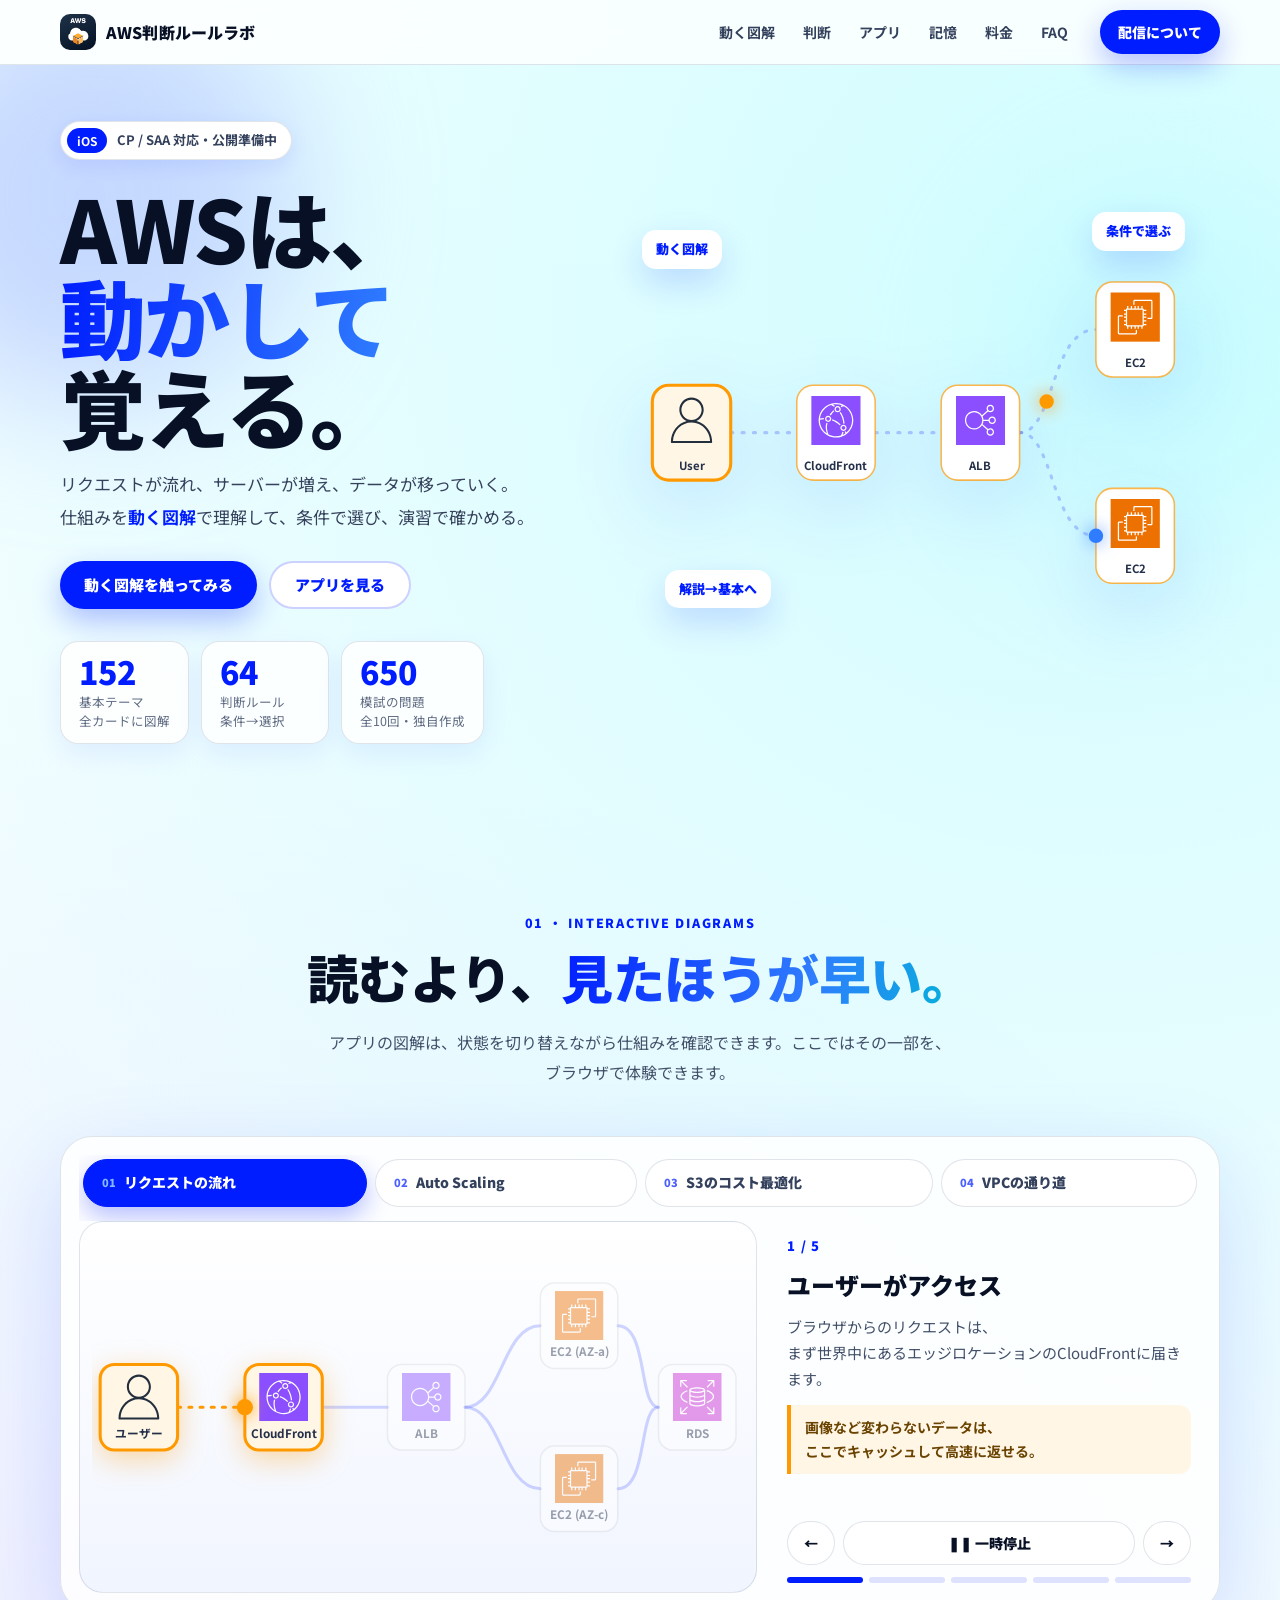
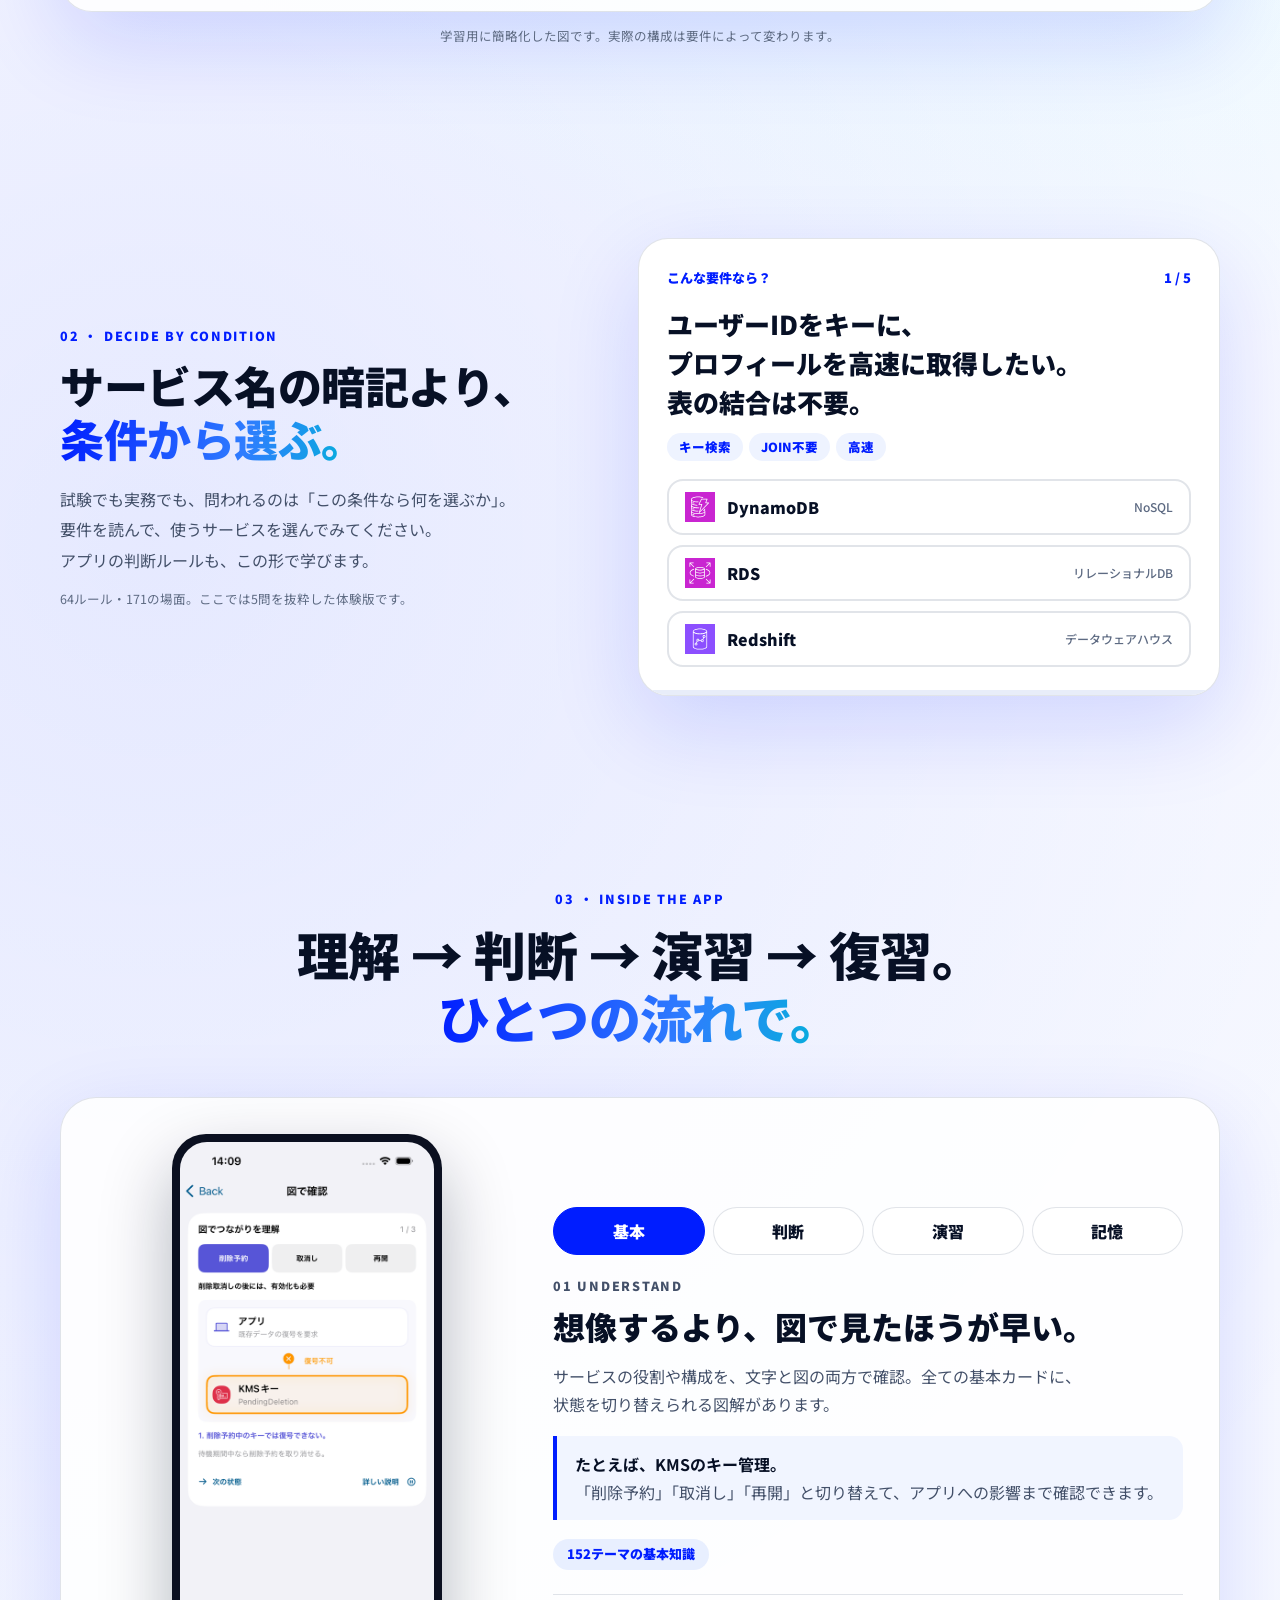
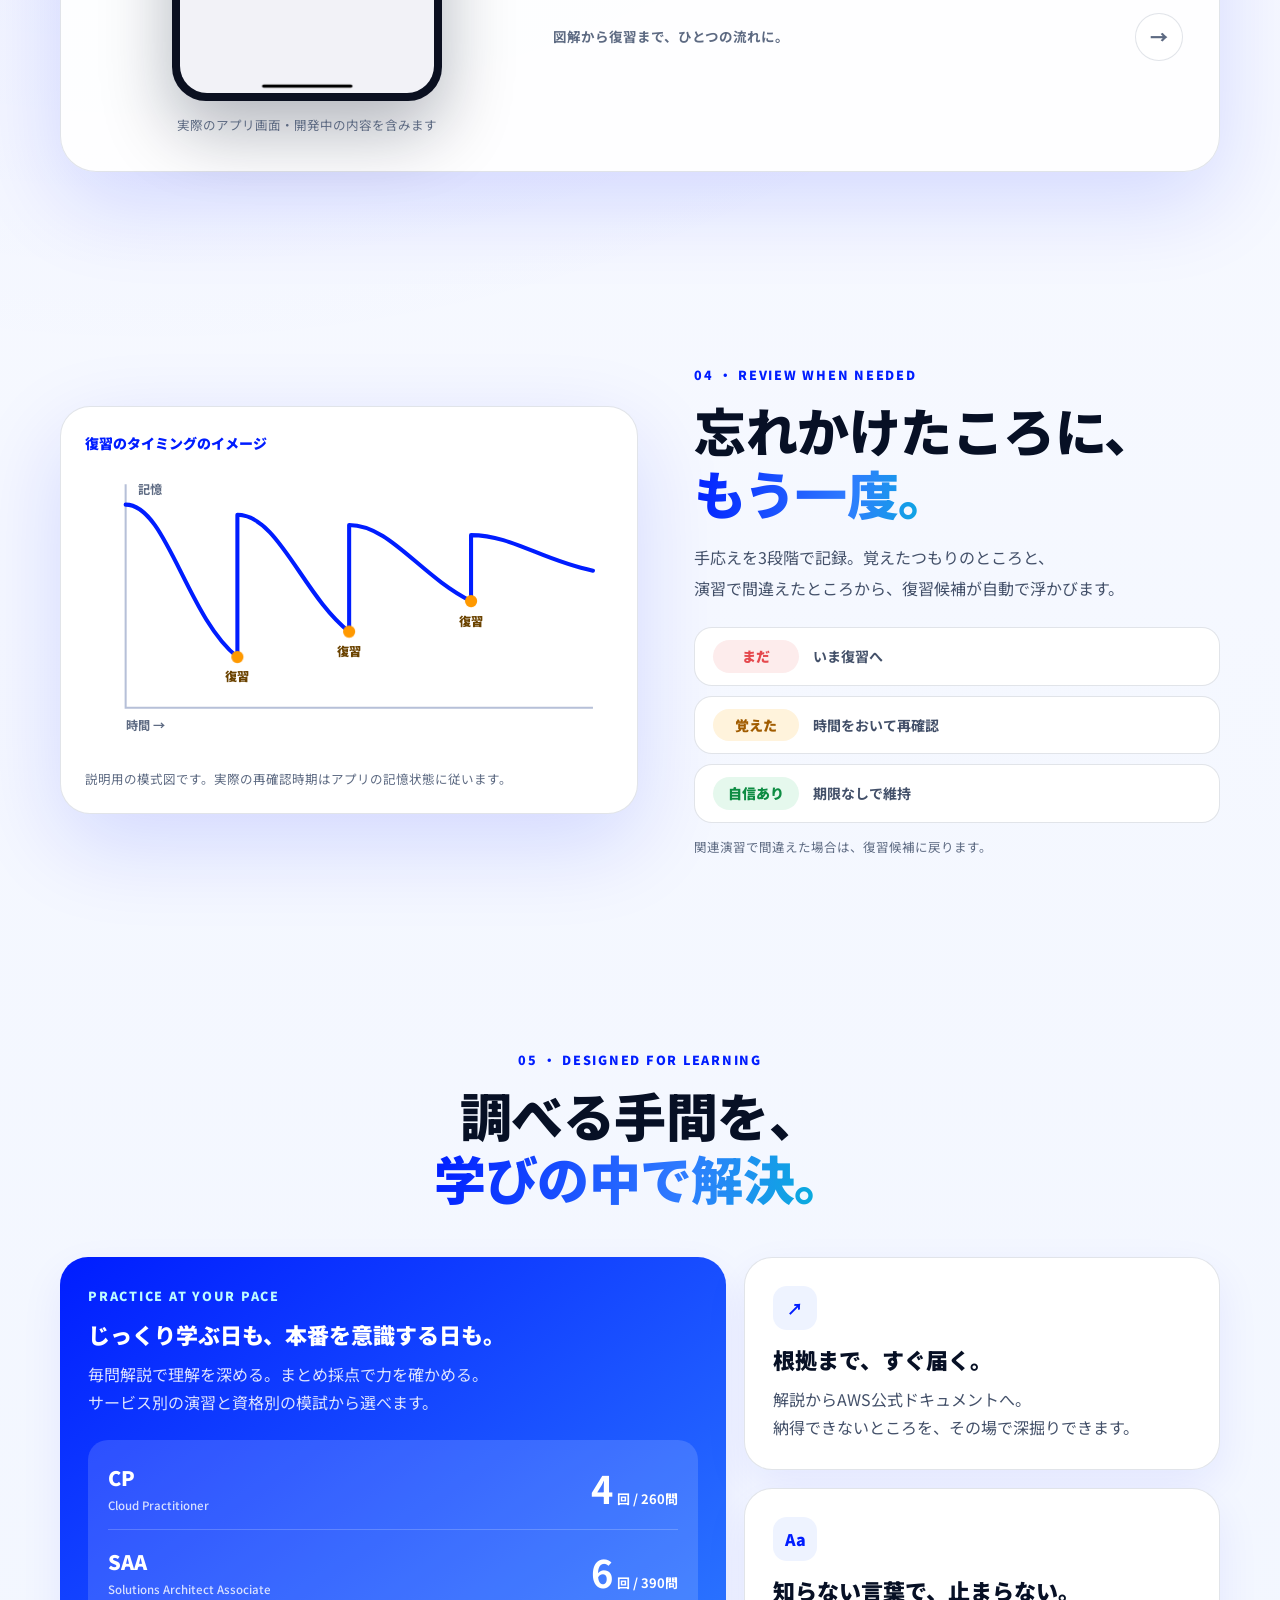
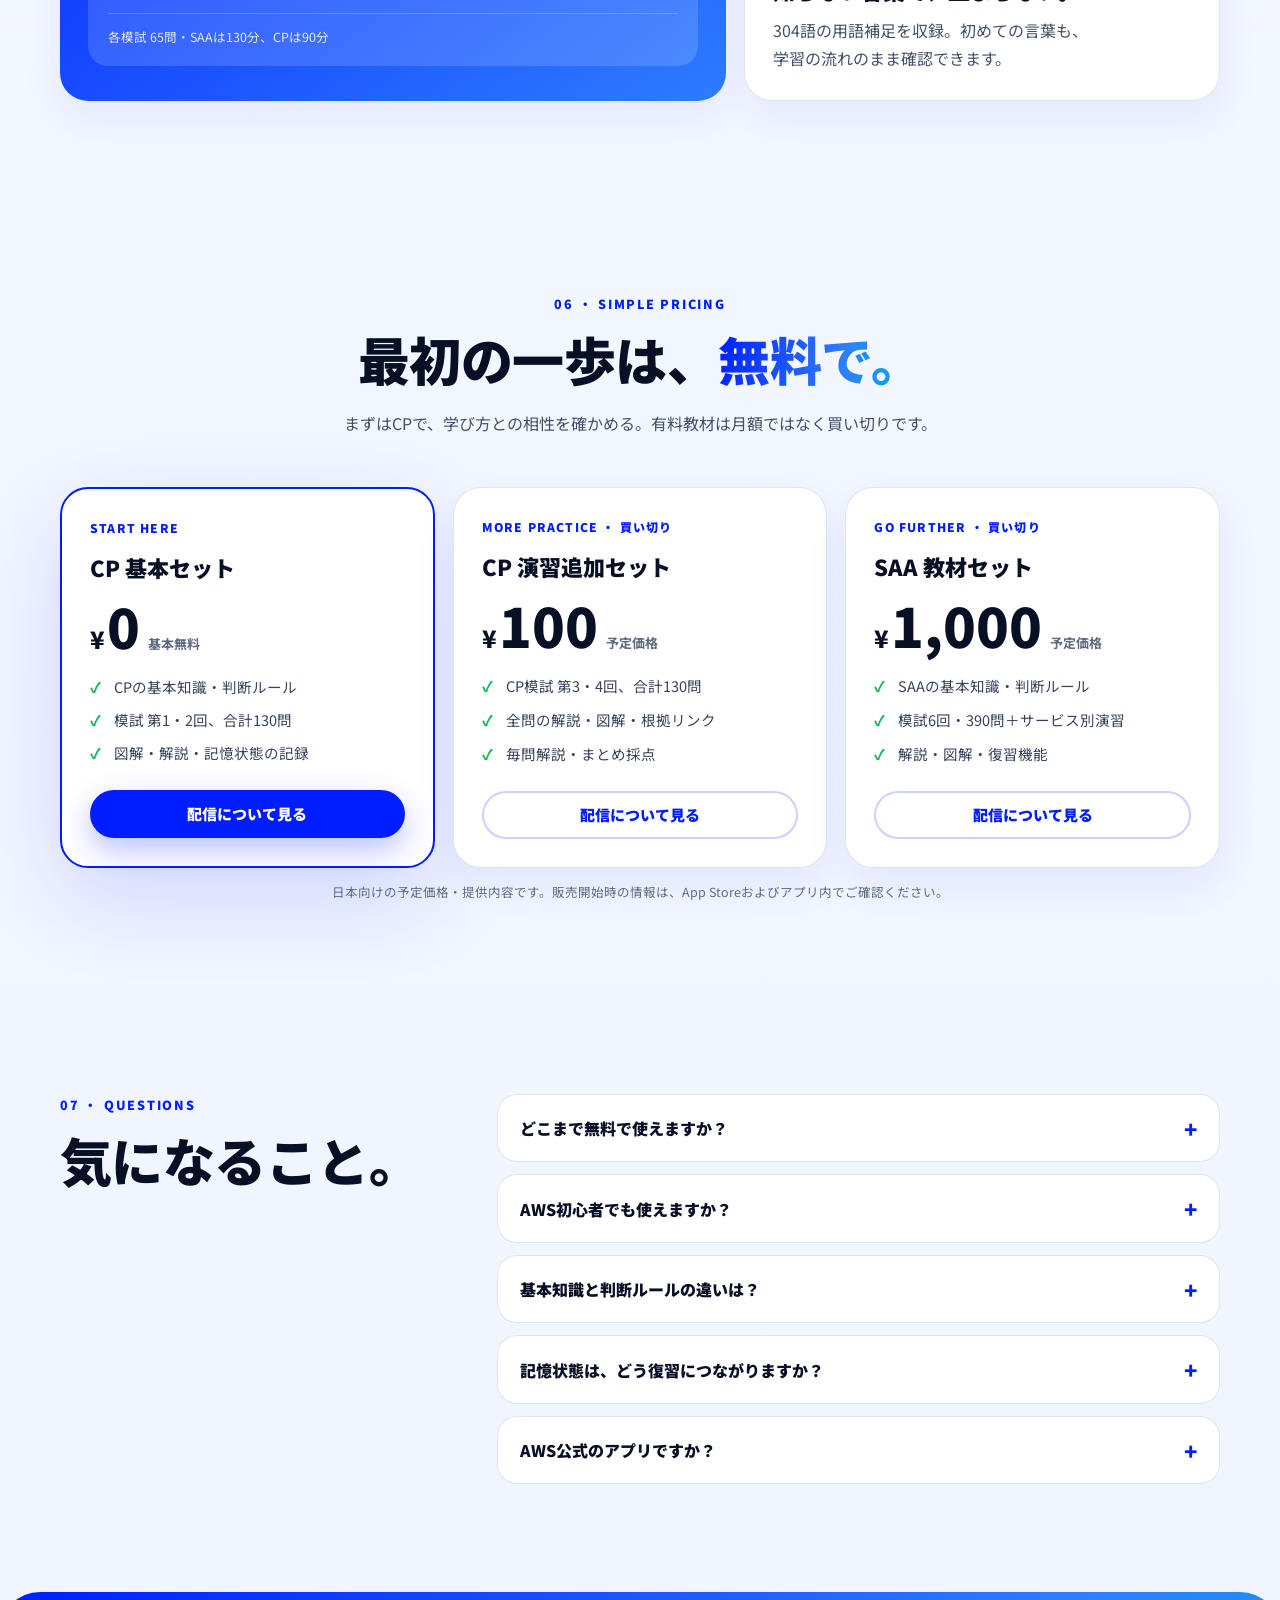
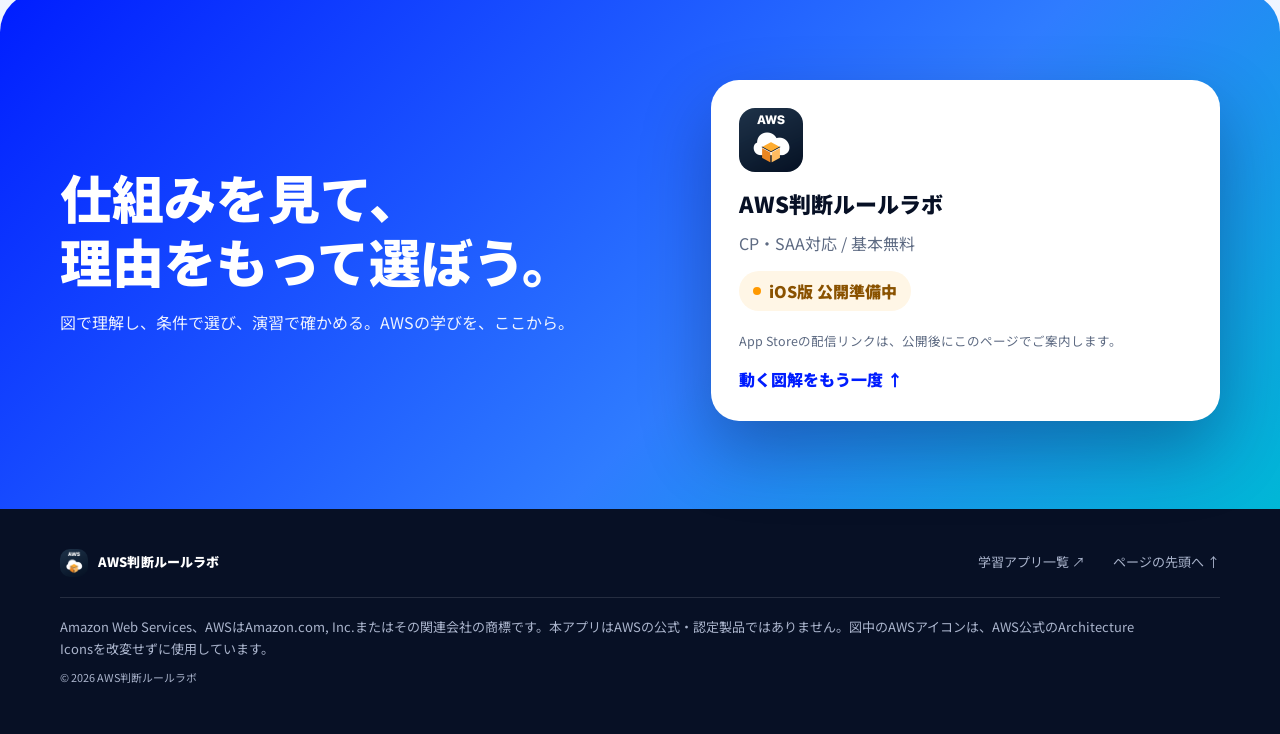
==== commit 69168b59: "Use official AWS Architecture Icons in animated diagrams Co-Authored-By: Claude Sonnet 5.5 <noreply@" ====
--- a/aws/index.html
+++ b/aws/index.html
@@ -27,6 +27,10 @@
       rel="stylesheet"
       href="https://fonts.googleapis.com/css2?family=Noto+Sans+JP:wght@400;500;700;900&display=swap"
     />
+    <link rel="preload" as="image" href="./assets/aws-icons/user.svg" />
+    <link rel="preload" as="image" href="./assets/aws-icons/cloudfront.svg" />
+    <link rel="preload" as="image" href="./assets/aws-icons/elb.svg" />
+    <link rel="preload" as="image" href="./assets/aws-icons/ec2.svg" />
     <link rel="stylesheet" href="./styles.css?v=lab-20261004" />
     <script src="./motion.js?v=lab-20261004" defer></script>
   </head>
@@ -79,46 +83,10 @@
 
           <div class="hero-stage" aria-label="Webシステムの動く図解">
             <svg class="hero-arch" viewBox="0 0 560 420" role="img" aria-label="ユーザーのリクエストがCloudFront、ロードバランサー、EC2を通ってデータベースへ届く流れ">
-              <defs>
-                <linearGradient id="hg" x1="0" x2="1">
-                  <stop offset="0" stop-color="#001dff" />
-                  <stop offset="1" stop-color="#2f7cff" />
-                </linearGradient>
-              </defs>
-              <g class="h-edges" fill="none" stroke-width="3" stroke-linecap="round">
-                <path id="he1" d="M80 210 H180" />
-                <path id="he2" d="M240 210 H300" />
-                <path id="he3a" d="M360 210 C400 210 390 120 440 120" />
-                <path id="he3b" d="M360 210 C400 210 390 300 440 300" />
-              </g>
-              <g class="h-node" transform="translate(20 170)">
-                <rect width="60" height="80" rx="16" />
-                <circle cx="30" cy="30" r="9" /><path d="M14 62c3-12 29-12 32 0" />
-                <text x="30" y="76" text-anchor="middle">User</text>
-              </g>
-              <g class="h-node n-aws" transform="translate(180 170)">
-                <rect width="60" height="80" rx="16" />
-                <circle cx="30" cy="32" r="14" /><path d="M16 32h28M30 18c-8 8-8 20 0 28M30 18c8 8 8 20 0 28" />
-                <text x="30" y="76" text-anchor="middle">CloudFront</text>
-              </g>
-              <g class="h-node n-aws" transform="translate(300 170)">
-                <rect width="60" height="80" rx="16" />
-                <path d="M16 26h28M16 38h28M16 50h28" /><circle cx="30" cy="26" r="2" /><circle cx="30" cy="38" r="2" /><circle cx="30" cy="50" r="2" />
-                <text x="30" y="76" text-anchor="middle">ALB</text>
-              </g>
-              <g class="h-node n-aws h-ec2 a" transform="translate(440 80)">
-                <rect width="60" height="80" rx="16" />
-                <rect x="14" y="16" width="32" height="30" rx="4" /><path d="M22 24h16M22 32h16" />
-                <text x="30" y="76" text-anchor="middle">EC2</text>
-              </g>
-              <g class="h-node n-aws h-ec2 b" transform="translate(440 260)">
-                <rect width="60" height="80" rx="16" />
-                <rect x="14" y="16" width="32" height="30" rx="4" /><path d="M22 24h16M22 32h16" />
-                <text x="30" y="76" text-anchor="middle">EC2</text>
-              </g>
-              <circle class="h-packet" id="hp" r="7" cx="80" cy="210" />
-              <circle class="h-packet p2" id="hp2" r="7" cx="80" cy="210" />
-            </svg>
+<g class="h-edges" fill="none" stroke-width="3" stroke-linecap="round"><path id="he1" d="M86 210 H150"/><path id="he2" d="M226 210 H290"/><path id="he3a" d="M366 210 C400 210 396 110 440 110"/><path id="he3b" d="M366 210 C400 210 396 310 440 310"/></g>
+<g class="h-node " transform="translate(10 164)"><rect width="76" height="92" rx="16"/><image href="./assets/aws-icons/user.svg" x="14" y="10" width="48" height="48" decoding="sync"/><text x="38" y="82" text-anchor="middle">User</text></g><g class="h-node n-aws" transform="translate(150 164)"><rect width="76" height="92" rx="16"/><image href="./assets/aws-icons/cloudfront.svg" x="14" y="10" width="48" height="48" decoding="sync"/><text x="38" y="82" text-anchor="middle">CloudFront</text></g><g class="h-node n-aws" transform="translate(290 164)"><rect width="76" height="92" rx="16"/><image href="./assets/aws-icons/elb.svg" x="14" y="10" width="48" height="48" decoding="sync"/><text x="38" y="82" text-anchor="middle">ALB</text></g><g class="h-node n-aws" transform="translate(440 64)"><rect width="76" height="92" rx="16"/><image href="./assets/aws-icons/ec2.svg" x="14" y="10" width="48" height="48" decoding="sync"/><text x="38" y="82" text-anchor="middle">EC2</text></g><g class="h-node n-aws" transform="translate(440 264)"><rect width="76" height="92" rx="16"/><image href="./assets/aws-icons/ec2.svg" x="14" y="10" width="48" height="48" decoding="sync"/><text x="38" y="82" text-anchor="middle">EC2</text></g>
+<circle class="h-packet" id="hp" r="7" cx="86" cy="210"/><circle class="h-packet p2" id="hp2" r="7" cx="86" cy="210"/>
+</svg>
             <span class="chip c1">動く図解</span>
             <span class="chip c2">条件で選ぶ</span>
             <span class="chip c3">解説→基本へ</span>
@@ -149,19 +117,15 @@
             <div class="lab-panel" id="lp-0" role="tabpanel" aria-labelledby="lt-0" data-scene="flow">
               <div class="lab-canvas">
                 <svg viewBox="0 0 640 340" class="scene" role="img" aria-label="3層構成のWebシステムの図">
-                  <g class="edges" fill="none">
-                    <path id="f-e1" d="M70 170 H160" /><path id="f-e2" d="M230 170 H310" />
-                    <path id="f-e3" d="M380 170 C410 170 410 90 450 90" /><path id="f-e4" d="M380 170 C410 170 410 250 450 250" />
-                    <path id="f-e5" d="M520 90 C560 90 560 170 580 170" /><path id="f-e6" d="M520 250 C560 250 560 170 580 170" />
-                  </g>
-                  <g class="node" id="f-user" transform="translate(10 130)"><rect width="60" height="80" rx="14" /><circle cx="30" cy="30" r="9" /><path d="M14 62c3-12 29-12 32 0" /><text x="30" y="74" text-anchor="middle">ユーザー</text></g>
-                  <g class="node aws" id="f-cf" transform="translate(160 130)"><rect width="70" height="80" rx="14" /><circle cx="35" cy="32" r="14" /><path d="M21 32h28M35 18c-8 8-8 20 0 28M35 18c8 8 8 20 0 28" /><text x="35" y="74" text-anchor="middle">CloudFront</text></g>
-                  <g class="node aws" id="f-alb" transform="translate(310 130)"><rect width="70" height="80" rx="14" /><path d="M20 26h30M20 38h30M20 50h30" /><text x="35" y="74" text-anchor="middle">ALB</text></g>
-                  <g class="node aws" id="f-ec1" transform="translate(450 50)"><rect width="70" height="80" rx="14" /><rect x="19" y="16" width="32" height="30" rx="4" /><path d="M27 24h16M27 32h16" /><text x="35" y="74" text-anchor="middle">EC2 (AZ-a)</text></g>
-                  <g class="node aws" id="f-ec2" transform="translate(450 210)"><rect width="70" height="80" rx="14" /><rect x="19" y="16" width="32" height="30" rx="4" /><path d="M27 24h16M27 32h16" /><text x="35" y="74" text-anchor="middle">EC2 (AZ-c)</text></g>
-                  <g class="node aws" id="f-db" transform="translate(580 130)"><rect width="56" height="80" rx="14" /><ellipse cx="28" cy="24" rx="14" ry="6" /><path d="M14 24v22c0 3 6 6 14 6s14-3 14-6V24" /><text x="28" y="74" text-anchor="middle">RDS</text></g>
-                  <circle class="packet" r="8" cx="-20" cy="-20" />
-                </svg>
+<g class="edges" fill="none"><path id="f-e1" d="M84 170 H150"/><path id="f-e2" d="M226 170 H290"/><path id="f-e3" d="M366 170 C402 170 402 90 440 90"/><path id="f-e4" d="M366 170 C402 170 402 250 440 250"/><path id="f-e5" d="M516 90 C546 90 536 170 556 170"/><path id="f-e6" d="M516 250 C546 250 536 170 556 170"/></g>
+<g class="node " id="f-user" transform="translate(8 128)"><rect width="76" height="84" rx="14"/><image href="./assets/aws-icons/user.svg" x="14" y="8" width="48" height="48" decoding="sync"/><text x="38" y="72" text-anchor="middle">ユーザー</text></g>
+<g class="node aws" id="f-cf" transform="translate(150 128)"><rect width="76" height="84" rx="14"/><image href="./assets/aws-icons/cloudfront.svg" x="14" y="8" width="48" height="48" decoding="sync"/><text x="38" y="72" text-anchor="middle">CloudFront</text></g>
+<g class="node aws" id="f-alb" transform="translate(290 128)"><rect width="76" height="84" rx="14"/><image href="./assets/aws-icons/elb.svg" x="14" y="8" width="48" height="48" decoding="sync"/><text x="38" y="72" text-anchor="middle">ALB</text></g>
+<g class="node aws" id="f-ec1" transform="translate(440 48)"><rect width="76" height="84" rx="14"/><image href="./assets/aws-icons/ec2.svg" x="14" y="8" width="48" height="48" decoding="sync"/><text x="38" y="72" text-anchor="middle">EC2 (AZ-a)</text></g>
+<g class="node aws" id="f-ec2" transform="translate(440 208)"><rect width="76" height="84" rx="14"/><image href="./assets/aws-icons/ec2.svg" x="14" y="8" width="48" height="48" decoding="sync"/><text x="38" y="72" text-anchor="middle">EC2 (AZ-c)</text></g>
+<g class="node aws" id="f-db" transform="translate(556 128)"><rect width="76" height="84" rx="14"/><image href="./assets/aws-icons/rds.svg" x="14" y="8" width="48" height="48" decoding="sync"/><text x="38" y="72" text-anchor="middle">RDS</text></g>
+<circle class="packet" r="8" cx="-20" cy="-20"/>
+</svg>
               </div>
               <div class="lab-side">
                 <p class="step-count"><span class="cur">1</span> / <span class="tot">5</span></p>
@@ -181,15 +145,12 @@
             <div class="lab-panel" id="lp-1" role="tabpanel" aria-labelledby="lt-1" data-scene="scaling" hidden>
               <div class="lab-canvas">
                 <svg viewBox="0 0 640 340" class="scene" role="img" aria-label="アクセス数に応じてEC2が増減する図">
-                  <rect class="asg-box" x="170" y="30" width="460" height="280" rx="22" />
-                  <text class="asg-label" x="190" y="58">Auto Scaling グループ（最小2・最大6）</text>
-                  <g id="sc-nodes"></g>
-                  <g transform="translate(20 80)">
-                    <rect class="gauge-bg" x="0" y="0" width="110" height="180" rx="14" />
-                    <rect id="sc-fill" class="gauge-fill" x="10" y="170" width="90" height="0" rx="8" />
-                    <text x="55" y="204" text-anchor="middle" class="gauge-t">アクセス</text>
-                  </g>
-                </svg>
+<rect class="grp asg" x="170" y="22" width="460" height="300" rx="6"/>
+<image href="./assets/aws-icons/grp-asg.svg" x="170" y="22" width="32" height="32" decoding="sync"/>
+<text class="grp-t" x="210" y="44">Auto Scaling グループ（最小2・最大6）</text>
+<g id="sc-nodes"></g>
+<g transform="translate(20 80)"><rect class="gauge-bg" x="0" y="0" width="110" height="180" rx="14"/><rect id="sc-fill" class="gauge-fill" x="10" y="170" width="90" height="0" rx="8"/><text x="55" y="204" text-anchor="middle" class="gauge-t">アクセス</text></g>
+</svg>
               </div>
               <div class="lab-side">
                 <p class="step-count">LIVE</p>
@@ -208,20 +169,14 @@
             <div class="lab-panel" id="lp-2" role="tabpanel" aria-labelledby="lt-2" data-scene="s3" hidden>
               <div class="lab-canvas">
                 <svg viewBox="0 0 640 340" class="scene" role="img" aria-label="S3のデータが時間とともに安価なストレージクラスへ移る図">
-                  <g class="bins">
-                    <g class="bin" id="s3-b0" transform="translate(20 70)"><rect width="170" height="190" rx="16" /><text x="85" y="34" text-anchor="middle" class="bt">S3 Standard</text><text x="85" y="56" text-anchor="middle" class="bs">よく使う</text></g>
-                    <g class="bin" id="s3-b1" transform="translate(235 70)"><rect width="170" height="190" rx="16" /><text x="85" y="34" text-anchor="middle" class="bt">Standard-IA</text><text x="85" y="56" text-anchor="middle" class="bs">たまに使う</text></g>
-                    <g class="bin" id="s3-b2" transform="translate(450 70)"><rect width="170" height="190" rx="16" /><text x="85" y="34" text-anchor="middle" class="bt">Glacier</text><text x="85" y="56" text-anchor="middle" class="bs">長期保管</text></g>
-                  </g>
-                  <g id="s3-files"></g>
-                  <path class="arrow" d="M195 165h35M410 165h35" />
-                  <g transform="translate(20 285)">
-                    <text class="bs" x="0" y="0">保管料</text>
-                    <rect class="cost-bg" x="56" y="-12" width="564" height="14" rx="7" />
-                    <rect id="s3-cost" class="cost-fill" x="56" y="-12" width="564" height="14" rx="7" />
-                  </g>
-                  <text id="s3-day" class="dayt" x="320" y="30" text-anchor="middle">0日目</text>
-                </svg>
+<g class="bin" id="s3-b0" transform="translate(20 60)"><rect width="170" height="200" rx="16"/><image href="./assets/aws-icons/s3-standard.svg" x="65" y="12" width="40" height="40" decoding="sync"/><text x="85" y="76" text-anchor="middle" class="bt">S3 Standard</text><text x="85" y="96" text-anchor="middle" class="bs">よく使う</text></g>
+<g class="bin" id="s3-b1" transform="translate(235 60)"><rect width="170" height="200" rx="16"/><image href="./assets/aws-icons/s3-ia.svg" x="65" y="12" width="40" height="40" decoding="sync"/><text x="85" y="76" text-anchor="middle" class="bt">Standard-IA</text><text x="85" y="96" text-anchor="middle" class="bs">たまに使う</text></g>
+<g class="bin" id="s3-b2" transform="translate(450 60)"><rect width="170" height="200" rx="16"/><image href="./assets/aws-icons/s3-glacier.svg" x="65" y="12" width="40" height="40" decoding="sync"/><text x="85" y="76" text-anchor="middle" class="bt">S3 Glacier</text><text x="85" y="96" text-anchor="middle" class="bs">長期保管</text></g>
+<g id="s3-files"></g>
+<path class="arrow" d="M195 160h35M410 160h35"/>
+<g transform="translate(20 296)"><text class="bs" x="0" y="0">保管料</text><rect class="cost-bg" x="56" y="-12" width="564" height="14" rx="7"/><rect id="s3-cost" class="cost-fill" x="56" y="-12" width="564" height="14" rx="7"/></g>
+<text id="s3-day" class="dayt" x="320" y="34" text-anchor="middle">例：0日目</text>
+</svg>
               </div>
               <div class="lab-side">
                 <p class="step-count"><span class="cur">1</span> / <span class="tot">4</span></p>
@@ -241,25 +196,19 @@
             <div class="lab-panel" id="lp-3" role="tabpanel" aria-labelledby="lt-3" data-scene="vpc" hidden>
               <div class="lab-canvas">
                 <svg viewBox="0 0 640 340" class="scene" role="img" aria-label="VPCのパブリックサブネットとプライベートサブネットの通信経路の図">
-                  <rect class="vpc-box" x="130" y="16" width="500" height="308" rx="22" />
-                  <text class="asg-label" x="150" y="42">VPC</text>
-                  <rect class="sub pub" x="150" y="56" width="220" height="250" rx="16" />
-                  <text class="sub-t" x="164" y="80">パブリックサブネット</text>
-                  <rect class="sub priv" x="400" y="56" width="215" height="250" rx="16" />
-                  <text class="sub-t" x="414" y="80">プライベートサブネット</text>
-                  <g class="edges" fill="none">
-                    <path id="v-e1" d="M70 150 H100" /><path id="v-e2" d="M140 150 H190" />
-                    <path id="v-e3" d="M250 150 H430" /><path id="v-e4" d="M465 190 V245 H250" />
-                    <path id="v-e5" d="M190 245 H120 V170" /><path id="v-e6" d="M500 150 H530" />
-                  </g>
-                  <g class="node" id="v-user" transform="translate(10 110)"><rect width="60" height="80" rx="14" /><circle cx="30" cy="30" r="9" /><path d="M14 62c3-12 29-12 32 0" /><text x="30" y="74" text-anchor="middle">Internet</text></g>
-                  <g class="node aws" id="v-igw" transform="translate(100 130)"><rect width="40" height="40" rx="10" /><text x="20" y="58" text-anchor="middle">IGW</text></g>
-                  <g class="node aws" id="v-web" transform="translate(190 110)"><rect width="60" height="80" rx="14" /><rect x="14" y="16" width="32" height="30" rx="4" /><path d="M22 24h16M22 32h16" /><text x="30" y="74" text-anchor="middle">Web</text></g>
-                  <g class="node aws" id="v-nat" transform="translate(190 205)"><rect width="60" height="80" rx="14" /><path d="M18 40h24M34 30l10 10-10 10" /><text x="30" y="74" text-anchor="middle">NAT GW</text></g>
-                  <g class="node aws" id="v-app" transform="translate(430 110)"><rect width="70" height="80" rx="14" /><rect x="19" y="16" width="32" height="30" rx="4" /><path d="M27 24h16M27 32h16" /><text x="35" y="74" text-anchor="middle">App</text></g>
-                  <g class="node aws" id="v-db" transform="translate(530 110)"><rect width="60" height="80" rx="14" /><ellipse cx="30" cy="24" rx="14" ry="6" /><path d="M16 24v22c0 3 6 6 14 6s14-3 14-6V24" /><text x="30" y="74" text-anchor="middle">DB</text></g>
-                  <circle class="packet" r="8" cx="-20" cy="-20" />
-                </svg>
+<rect class="grp vpc" x="158" y="12" width="476" height="316" rx="6"/>
+<image href="./assets/aws-icons/grp-vpc.svg" x="158" y="12" width="32" height="32" decoding="sync"/><text class="grp-t" x="196" y="33">VPC</text>
+<rect class="grp pub" x="204" y="56" width="180" height="256" rx="6"/><image href="./assets/aws-icons/grp-public.svg" x="204" y="56" width="32" height="32" decoding="sync"/><text class="grp-t" x="244" y="77">パブリックサブネット</text>
+<rect class="grp priv" x="398" y="56" width="228" height="256" rx="6"/><image href="./assets/aws-icons/grp-private.svg" x="398" y="56" width="32" height="32" decoding="sync"/><text class="grp-t" x="438" y="77">プライベートサブネット</text>
+<g class="edges" fill="none"><path id="v-e1" d="M80 152 H120"/><path id="v-e2" d="M196 152 H228"/><path id="v-e3" d="M304 152 H414"/><path id="v-e4" d="M452 194 V256 H304"/><path id="v-e5" d="M228 256 H158 V194"/><path id="v-e6" d="M490 152 H530"/></g>
+<g class="node " id="v-user" transform="translate(4 110)"><rect width="76" height="84" rx="14"/><image href="./assets/aws-icons/user.svg" x="14" y="8" width="48" height="48" decoding="sync"/><text x="38" y="72" text-anchor="middle">ユーザー</text></g>
+<g class="node aws" id="v-igw" transform="translate(120 110)"><rect width="76" height="84" rx="14"/><image href="./assets/aws-icons/igw.svg" x="14" y="8" width="48" height="48" decoding="sync"/><text x="38" y="72" text-anchor="middle">IGW</text></g>
+<g class="node aws" id="v-web" transform="translate(228 110)"><rect width="76" height="84" rx="14"/><image href="./assets/aws-icons/ec2.svg" x="14" y="8" width="48" height="48" decoding="sync"/><text x="38" y="72" text-anchor="middle">Web</text></g>
+<g class="node aws" id="v-nat" transform="translate(228 214)"><rect width="76" height="84" rx="14"/><image href="./assets/aws-icons/nat.svg" x="14" y="8" width="48" height="48" decoding="sync"/><text x="38" y="72" text-anchor="middle">NAT GW</text></g>
+<g class="node aws" id="v-app" transform="translate(414 110)"><rect width="76" height="84" rx="14"/><image href="./assets/aws-icons/ec2.svg" x="14" y="8" width="48" height="48" decoding="sync"/><text x="38" y="72" text-anchor="middle">App</text></g>
+<g class="node aws" id="v-db" transform="translate(530 110)"><rect width="76" height="84" rx="14"/><image href="./assets/aws-icons/rds.svg" x="14" y="8" width="48" height="48" decoding="sync"/><text x="38" y="72" text-anchor="middle">DB</text></g>
+<circle class="packet" r="8" cx="-20" cy="-20"/>
+</svg>
               </div>
               <div class="lab-side">
                 <p class="step-count"><span class="cur">1</span> / <span class="tot">4</span></p>
@@ -505,7 +454,7 @@
         <a href="#top">ページの先頭へ ↑</a>
       </div>
       <div class="wrap footer-note">
-        <p>Amazon Web Services、AWSはAmazon.com, Inc.またはその関連会社の商標です。本アプリはAWSの公式・認定製品ではありません。</p>
+        <p>Amazon Web Services、AWSはAmazon.com, Inc.またはその関連会社の商標です。本アプリはAWSの公式・認定製品ではありません。図中のAWSアイコンは、AWS公式のArchitecture Iconsを改変せずに使用しています。</p>
         <small>© 2026 AWS判断ルールラボ</small>
       </div>
     </footer>
--- a/aws/styles.css
+++ b/aws/styles.css
@@ -339,3 +339,22 @@
 .decide .section-head h2 { font-size: clamp(28px, 3.6vw, 44px); }
 .hero-grid > *, .lab-panel > *, .decide-grid > *, .tour > *, .memory-grid > *, .feat-grid > *, .price-grid > *, .faq-grid > *, .start-inner > * { min-width: 0; }
 .chip.c3 { right: auto; left: 4%; bottom: 10%; }
+
+/* official AWS icons: used unmodified; cards and group frames follow the AWS architecture-diagram style */
+.node image, .h-node image { pointer-events: none; }
+.h-node rect { fill: #fff; stroke: rgba(36, 47, 62, 0.16); stroke-width: 1.5; }
+.node rect { stroke: rgba(36, 47, 62, 0.16); stroke-width: 1.5; }
+.node.aws rect { stroke: rgba(36, 47, 62, 0.16); }
+.node.on rect, .h-node.on rect { fill: #fff6e6; stroke: var(--orange); stroke-width: 3; }
+.grp { stroke-width: 2; }
+.grp.vpc { fill: rgba(140, 79, 255, 0.05); stroke: #8c4fff; }
+.grp.pub { fill: rgba(122, 161, 22, 0.08); stroke: #7aa116; }
+.grp.priv { fill: rgba(0, 164, 166, 0.07); stroke: #00a4a6; }
+.grp.asg { fill: rgba(237, 113, 0, 0.04); stroke: #ed7100; stroke-dasharray: 8 6; }
+.grp-t { font-size: 13px; font-weight: 700; fill: #232f3e; }
+.sc-ec2 rect { fill: #fff; stroke: rgba(36, 47, 62, 0.16); stroke-width: 1.5; }
+.sc-ec2 image { opacity: 0.22; transition: opacity 0.4s; }
+.sc-ec2.on image { opacity: 1; }
+.sc-ec2 text { fill: #8b96ac; }
+.opt img { width: 30px; height: 30px; flex: none; }
+.sc-ec2 { transform-box: fill-box; transform-origin: center; }
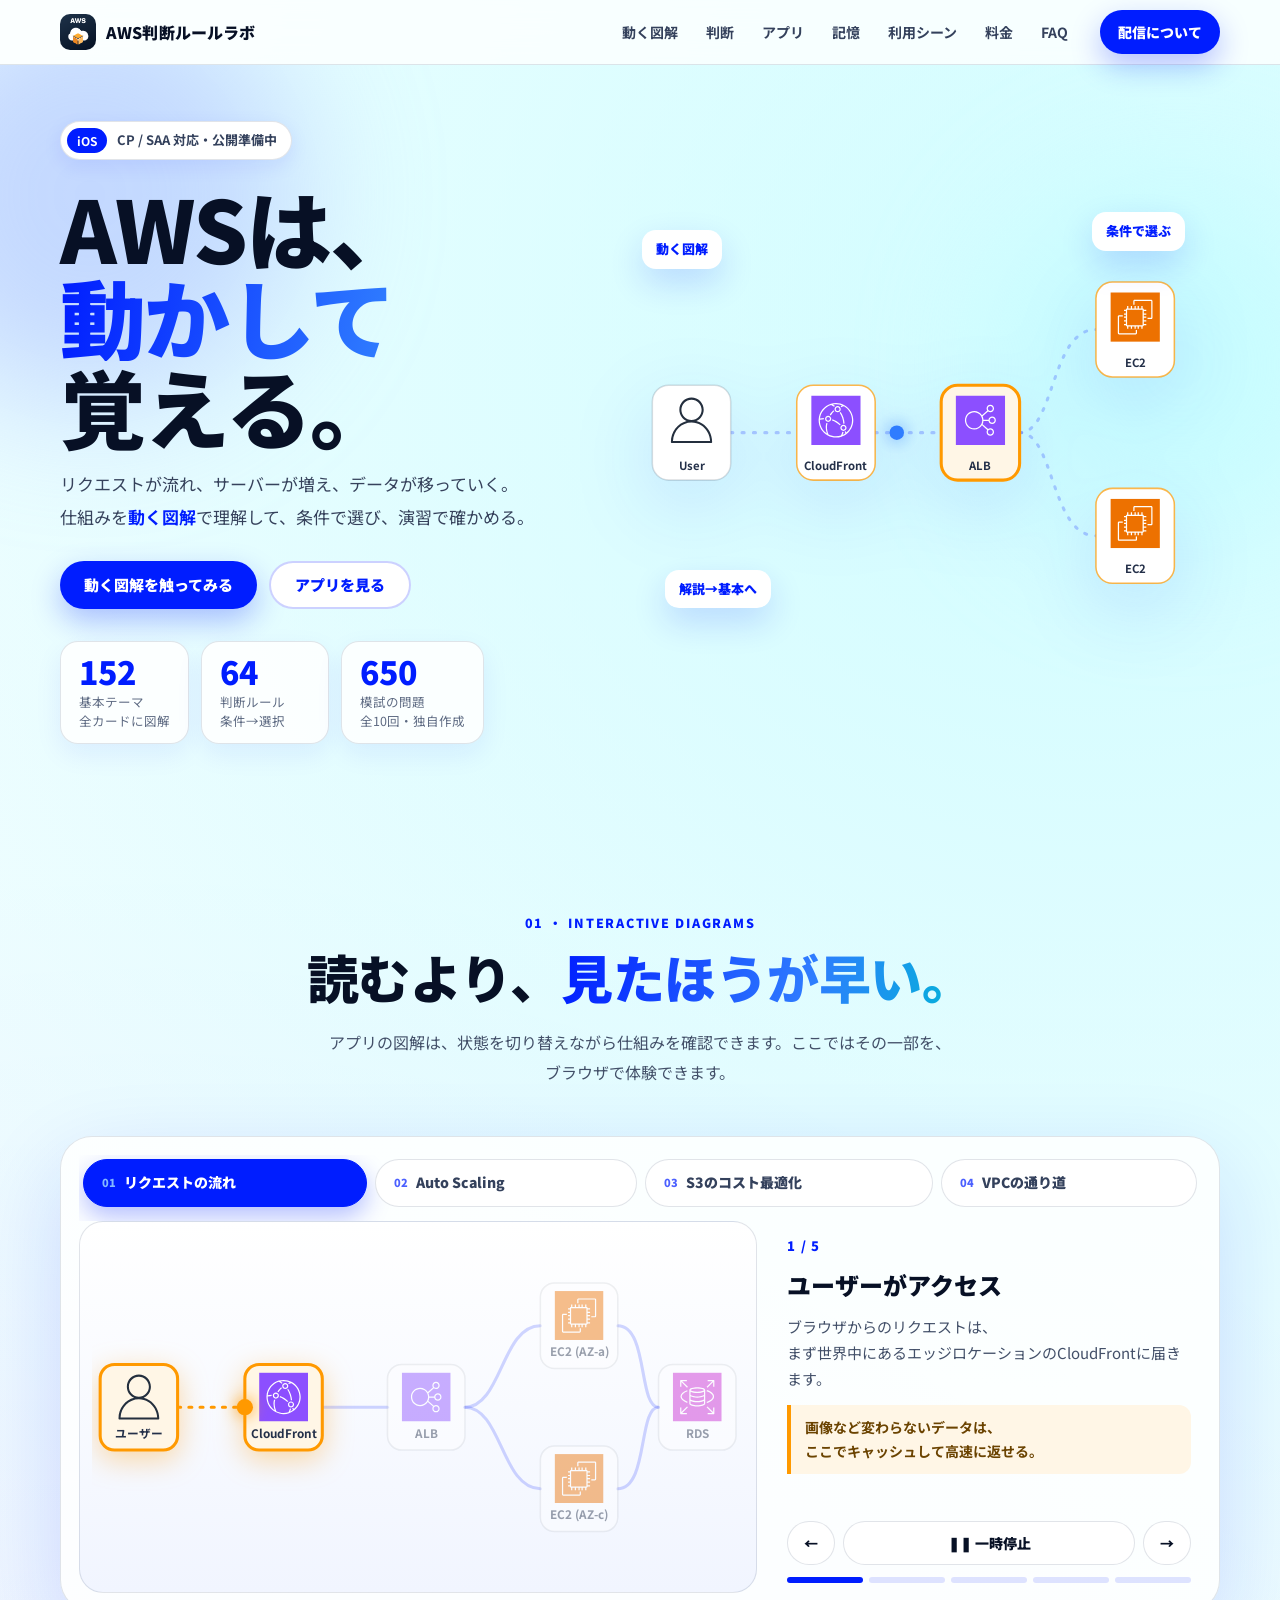
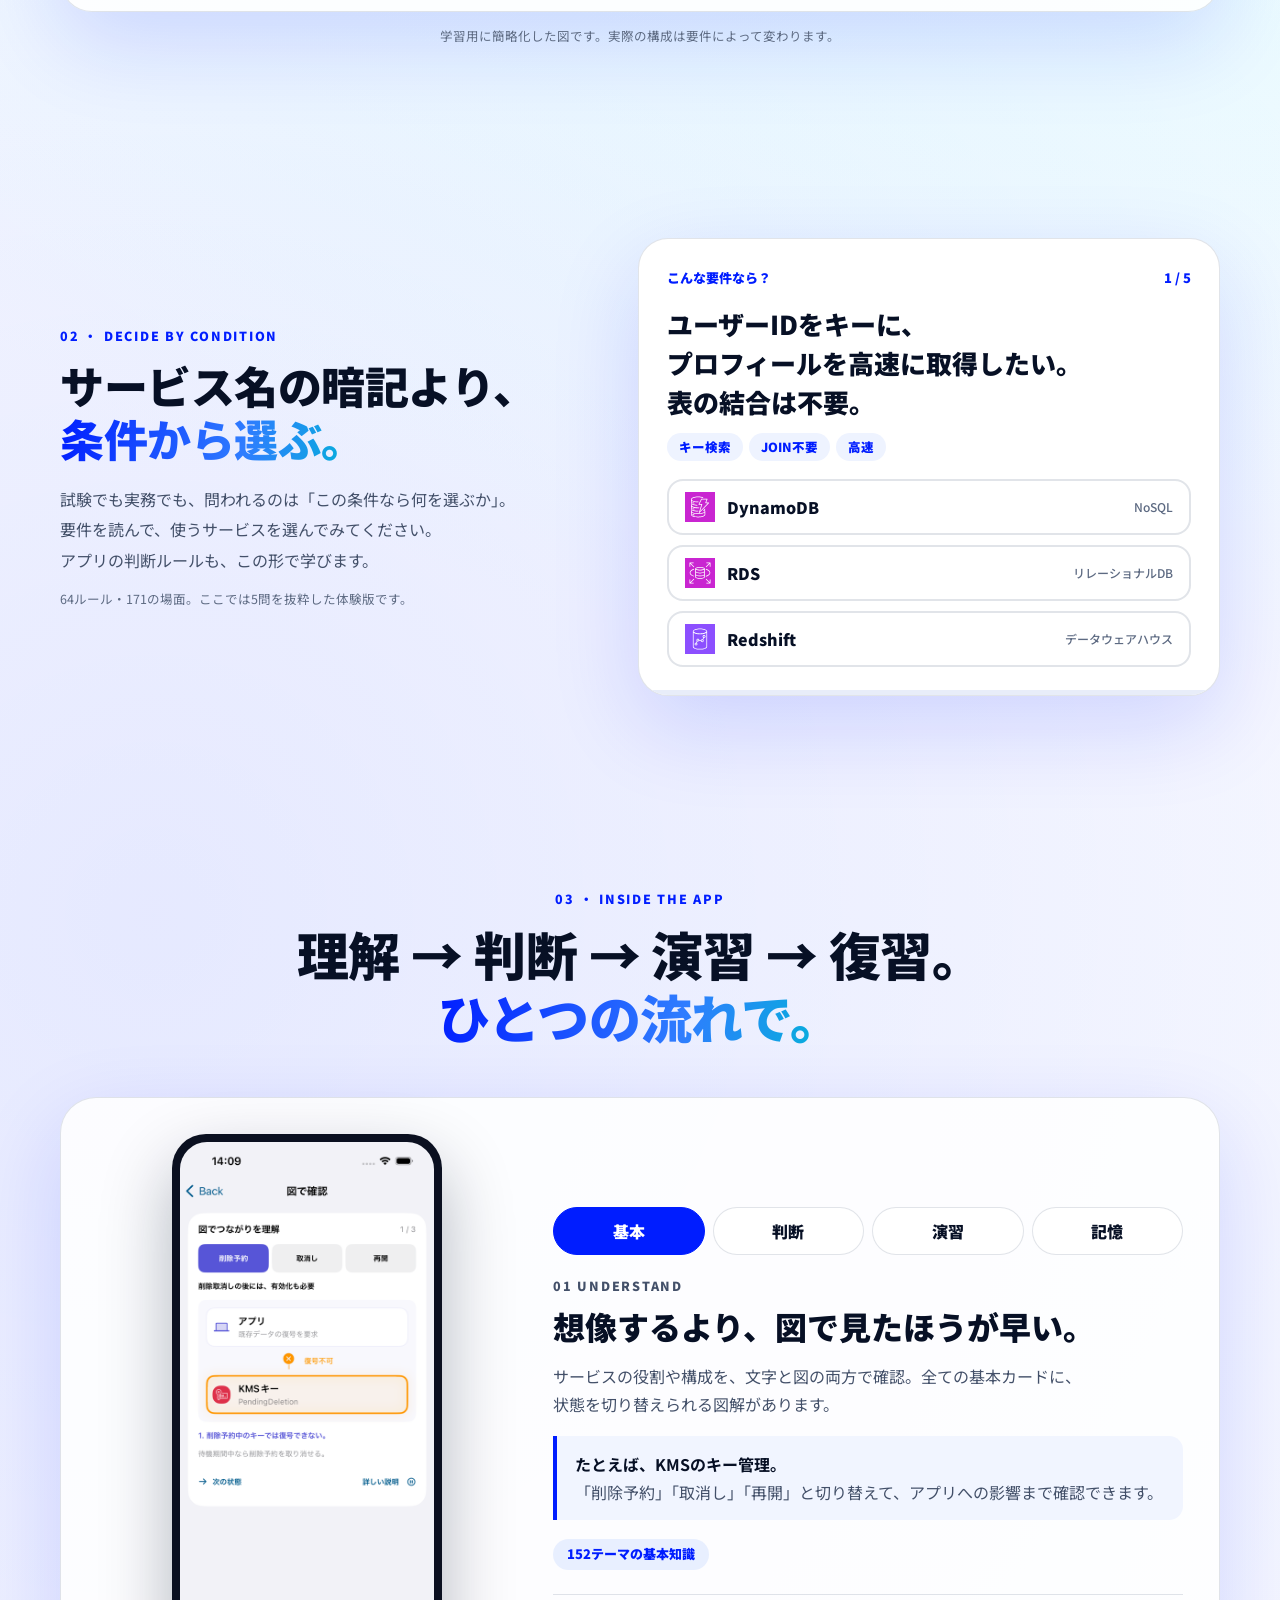
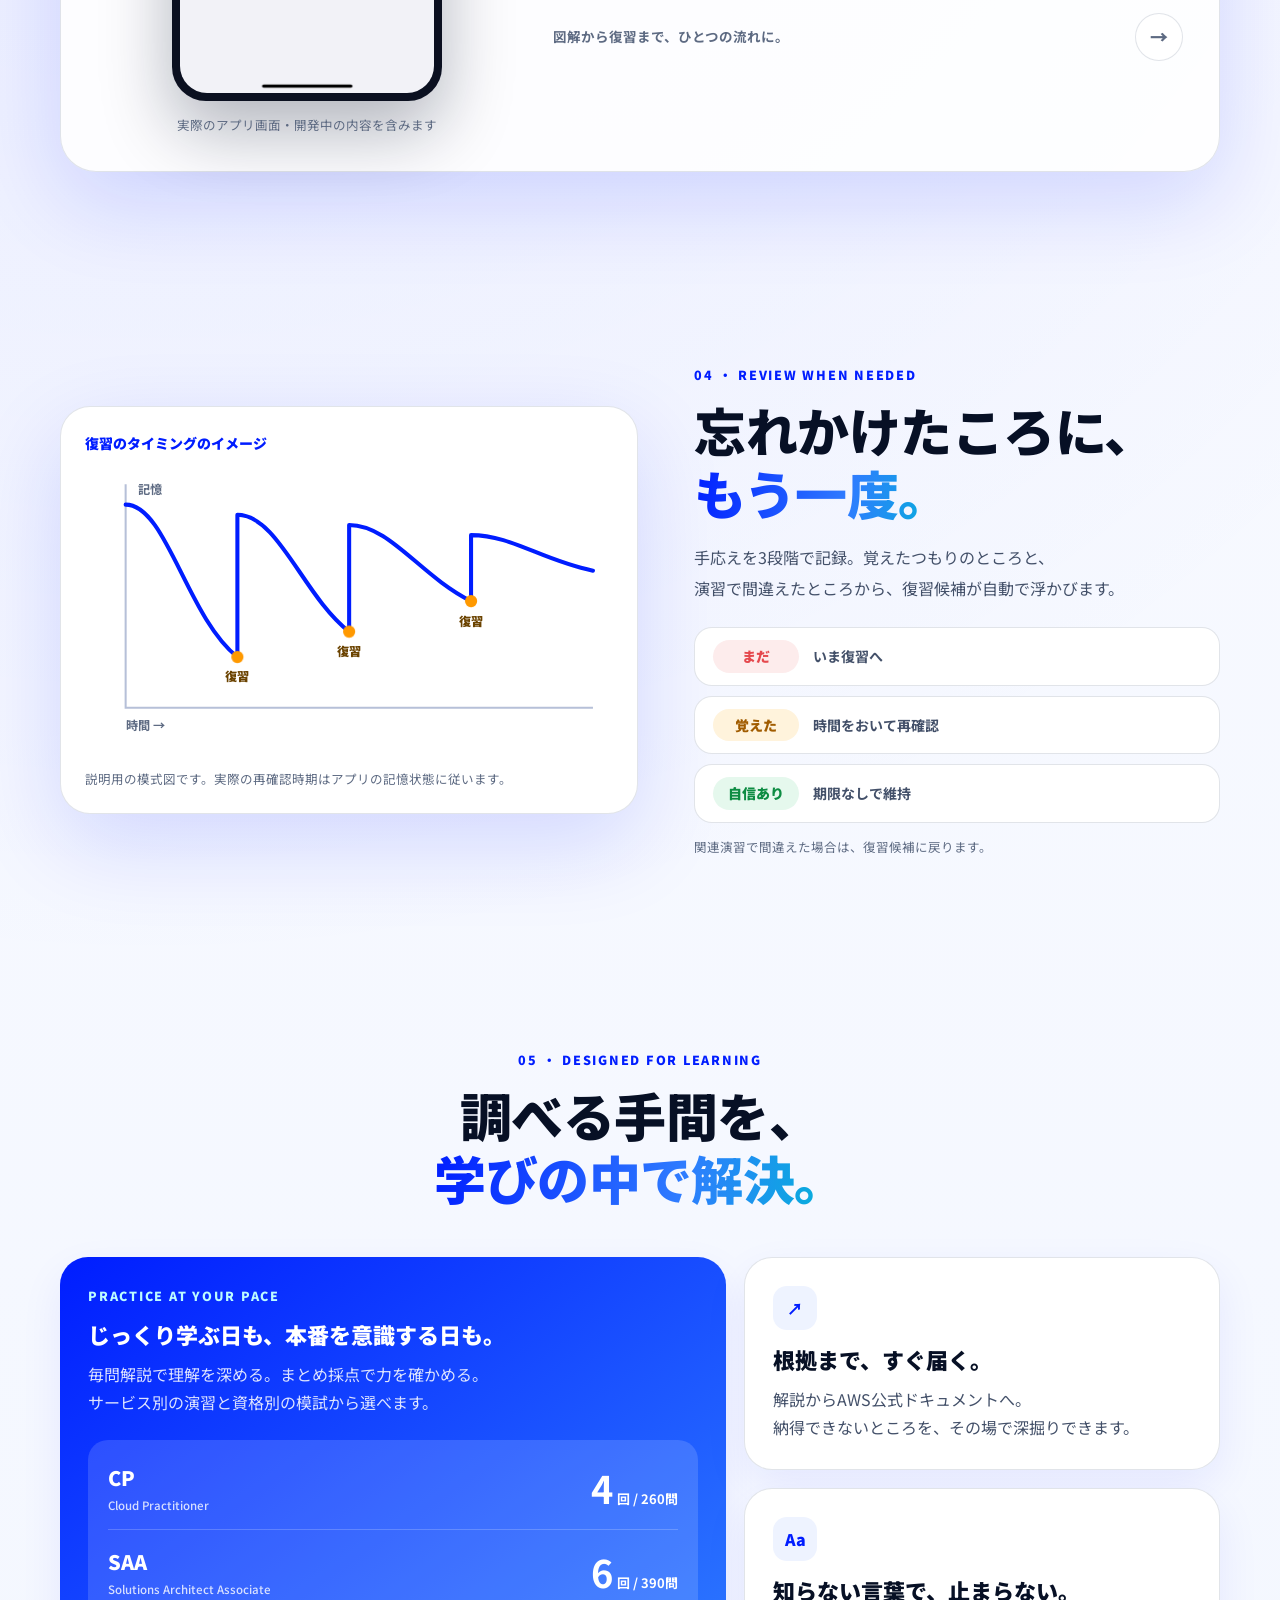
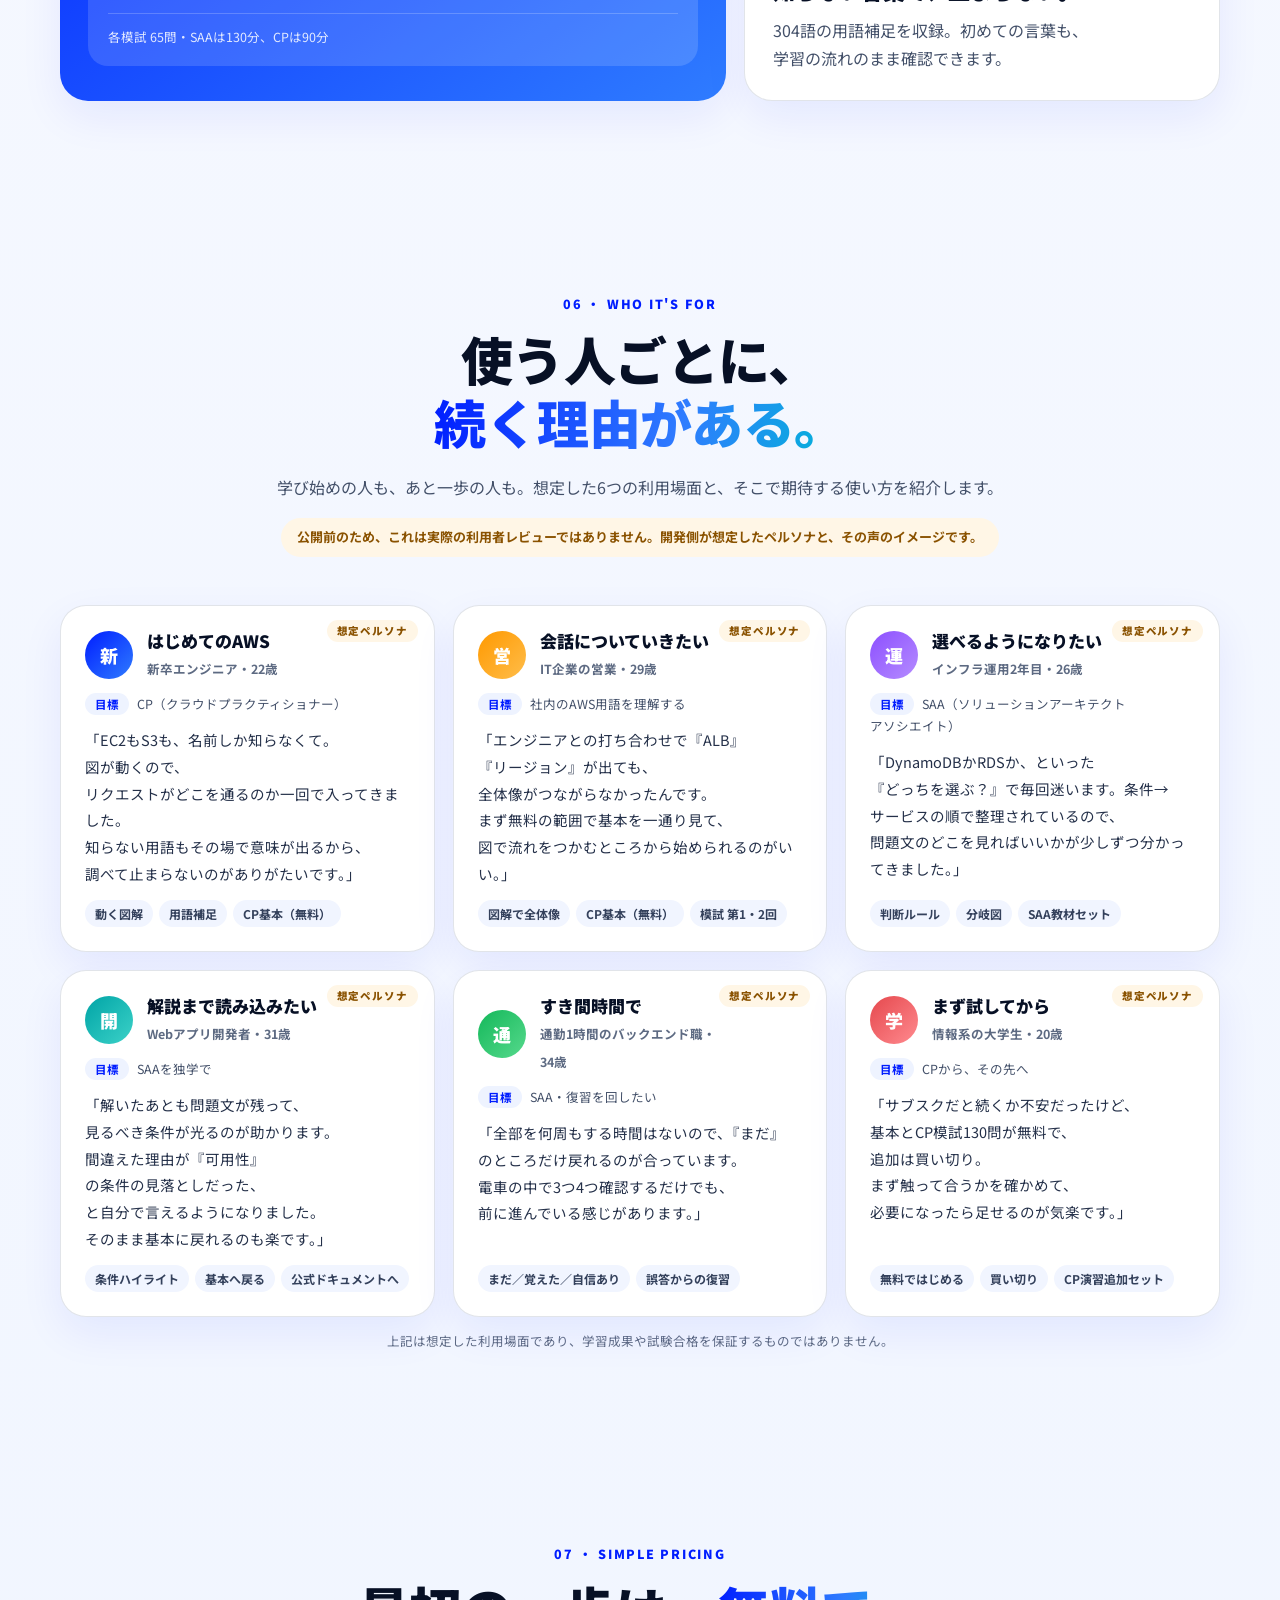
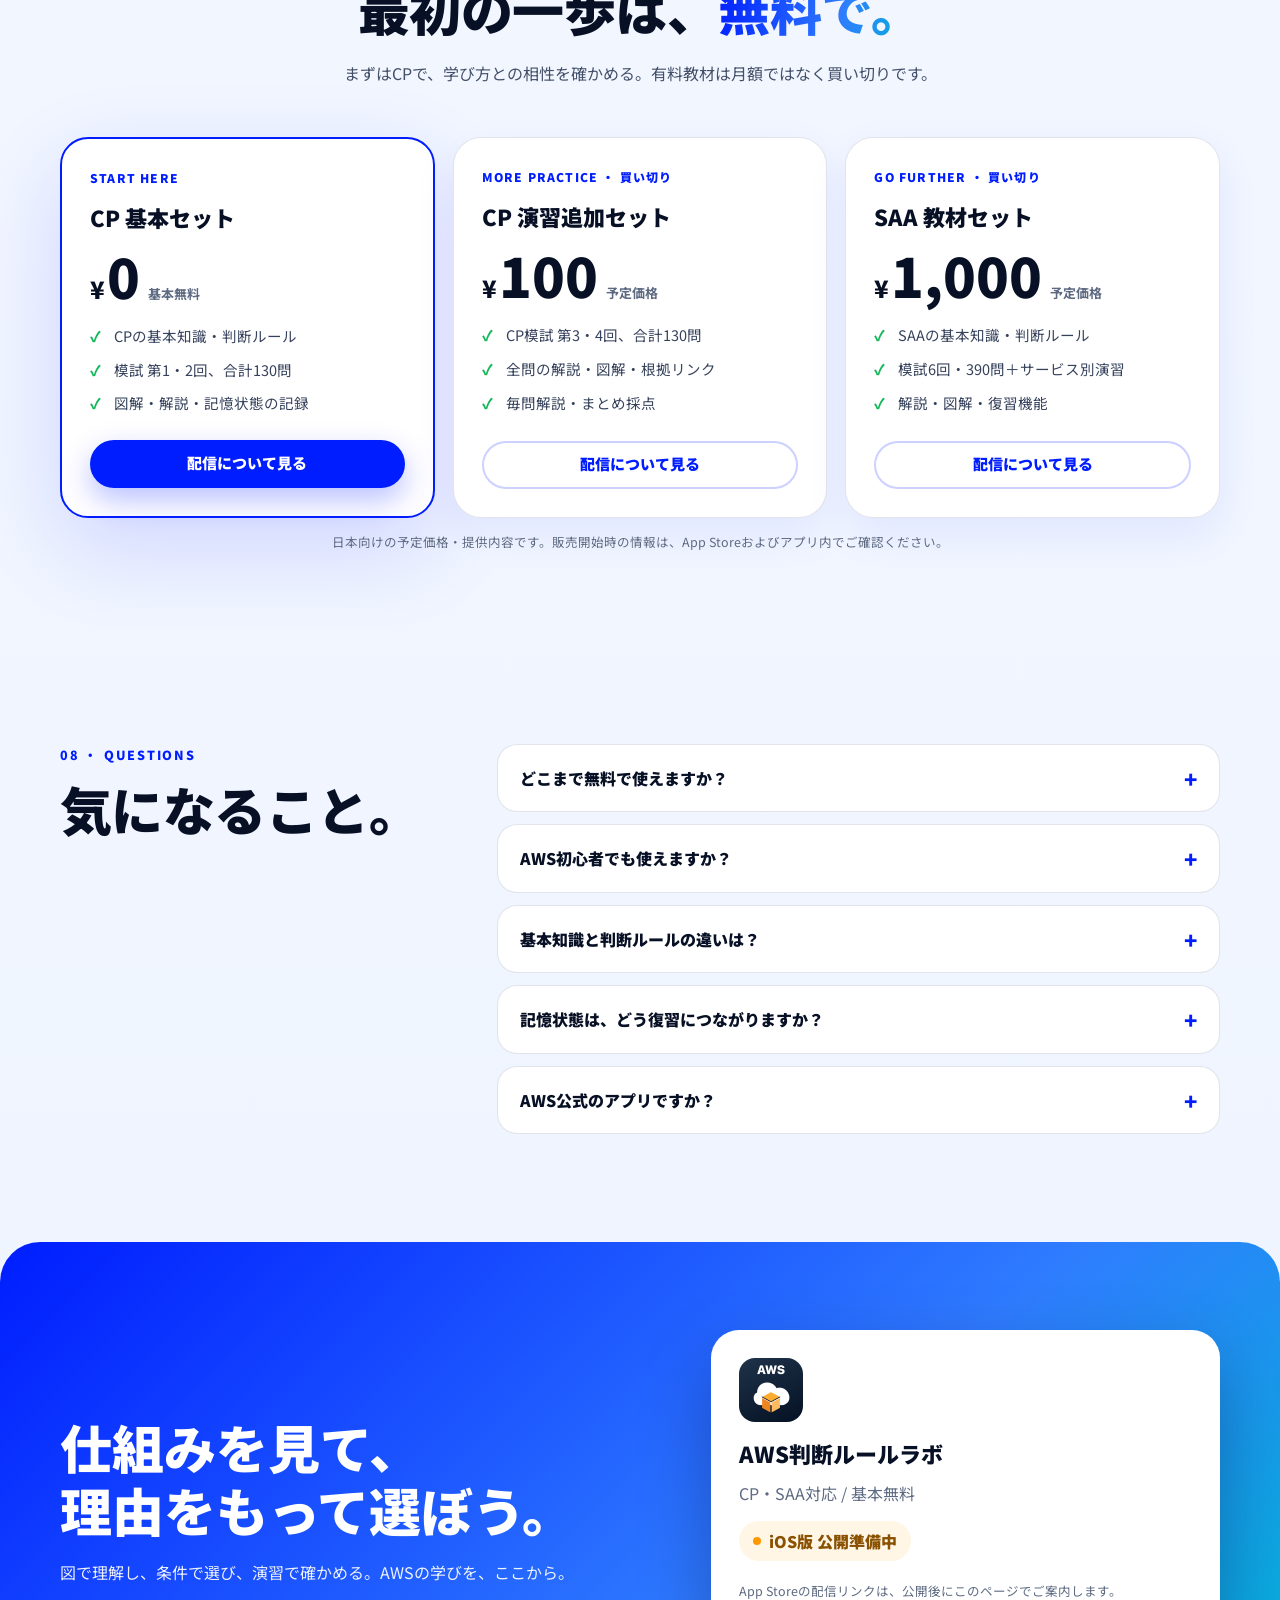
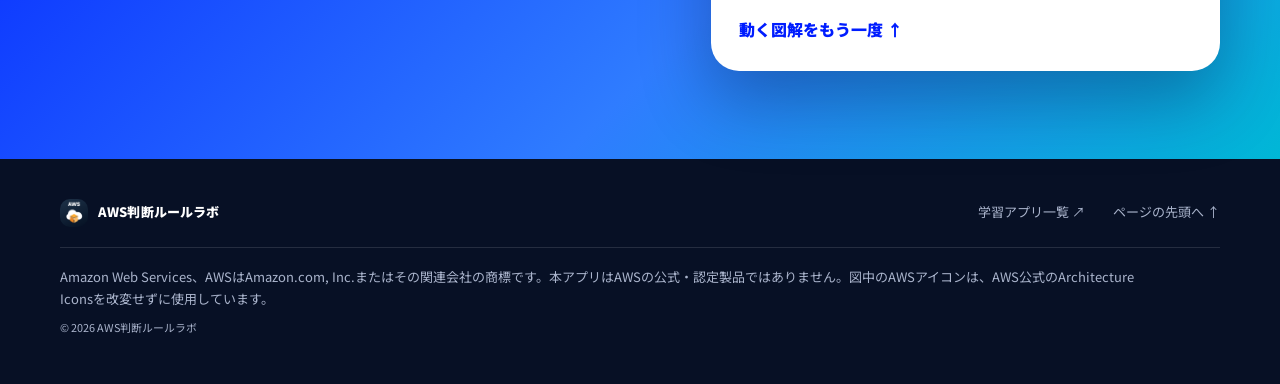
==== commit 3129e1e6: "Add Auto Scaling icon, inline AWS icon sprite, and persona voice section Co-Authored-By: Claude Sonn" ====
--- a/aws/index.html
+++ b/aws/index.html
@@ -27,14 +27,11 @@
       rel="stylesheet"
       href="https://fonts.googleapis.com/css2?family=Noto+Sans+JP:wght@400;500;700;900&display=swap"
     />
-    <link rel="preload" as="image" href="./assets/aws-icons/user.svg" />
-    <link rel="preload" as="image" href="./assets/aws-icons/cloudfront.svg" />
-    <link rel="preload" as="image" href="./assets/aws-icons/elb.svg" />
-    <link rel="preload" as="image" href="./assets/aws-icons/ec2.svg" />
     <link rel="stylesheet" href="./styles.css?v=lab-20261004" />
     <script src="./motion.js?v=lab-20261004" defer></script>
   </head>
   <body>
+    <svg width="0" height="0" style="position:absolute" aria-hidden="true" focusable="false"><!-- AWS Architecture Icons (official, unmodified) --><symbol id="ic-user" viewBox="0 0 48 48"><g id="Icon-Resource/General-Resource/Res_User_48" stroke="none" stroke-width="1" fill="none" fill-rule="evenodd"> <path d="M6.025,44 C6.524,34.085 14.395,26.178 24,26.178 C27.248,26.178 30.43,27.092 33.205,28.822 C38.354,32.033 41.653,37.783 41.974,44 L6.025,44 Z M14.192,13.878 C14.192,8.432 18.592,4 24.001,4 C29.408,4 33.807,8.432 33.807,13.878 C33.807,19.325 29.408,23.757 24.001,23.757 C18.592,23.757 14.192,19.325 14.192,13.878 L14.192,13.878 Z M34.263,27.125 C32.53,26.044 30.65,25.26 28.698,24.771 C32.877,22.939 35.807,18.749 35.807,13.878 C35.807,7.329 30.51,2 24.001,2 C17.489,2 12.192,7.329 12.192,13.878 C12.192,18.755 15.13,22.95 19.317,24.778 C10.545,26.981 4,35.2 4,45 C4,45.552 4.447,46 5,46 L43,46 C43.552,46 44,45.552 44,45 C44,37.719 40.269,30.87 34.263,27.125 L34.263,27.125 Z" id="Fill-1" fill="#242F3E"></path> </g></symbol><symbol id="ic-cloudfront" viewBox="0 0 80 80"><g id="Icon-Architecture/64/Arch_Amazon-CloudFront_64" stroke="none" stroke-width="1" fill="none" fill-rule="evenodd"> <g id="Icon-Architecture-BG/64/Networking-Content-Delivery" fill="#8C4FFF"> <rect id="Rectangle" x="0" y="0" width="80" height="80"></rect> </g> <path d="M55.122,52.123 C55.122,50.469 53.776,49.123 52.122,49.123 C50.468,49.123 49.122,50.469 49.122,52.123 C49.122,53.777 50.468,55.123 52.122,55.123 C53.776,55.123 55.122,53.777 55.122,52.123 L55.122,52.123 Z M57.122,52.123 C57.122,54.88 54.879,57.123 52.122,57.123 C49.365,57.123 47.122,54.88 47.122,52.123 C47.122,49.366 49.365,47.123 52.122,47.123 C54.879,47.123 57.122,49.366 57.122,52.123 L57.122,52.123 Z M30.392,37.692 C30.392,36.038 29.046,34.692 27.392,34.692 C25.737,34.692 24.392,36.038 24.392,37.692 C24.392,39.346 25.737,40.692 27.392,40.692 C29.046,40.692 30.392,39.346 30.392,37.692 L30.392,37.692 Z M32.392,37.692 C32.392,40.449 30.148,42.692 27.392,42.692 C24.635,42.692 22.392,40.449 22.392,37.692 C22.392,34.935 24.635,32.692 27.392,32.692 C30.148,32.692 32.392,34.935 32.392,37.692 L32.392,37.692 Z M39.73,22.007 C39.73,23.661 41.076,25.007 42.73,25.007 C44.385,25.007 45.73,23.661 45.73,22.007 C45.73,20.352 44.385,19.007 42.73,19.007 C41.076,19.007 39.73,20.352 39.73,22.007 L39.73,22.007 Z M37.73,22.007 C37.73,19.25 39.974,17.007 42.73,17.007 C45.487,17.007 47.73,19.25 47.73,22.007 C47.73,24.764 45.487,27.007 42.73,27.007 C39.974,27.007 37.73,24.764 37.73,22.007 L37.73,22.007 Z M66,40 C66,30.727 61.028,22.148 53.012,17.509 C51.575,17.799 50.185,18.196 48.451,18.823 L47.771,16.942 C48.676,16.616 49.486,16.352 50.266,16.126 C47.046,14.737 43.548,14 40,14 C38.311,14 36.649,14.175 35.025,14.492 C36.201,15.18 37.244,15.866 38.257,16.634 L37.048,18.227 C35.62,17.145 34.14,16.228 32.197,15.21 C22.378,18.298 15.306,26.958 14.183,37.128 C16.242,36.711 18.219,36.484 20.414,36.43 L20.463,38.429 C18.163,38.486 16.187,38.73 14.027,39.205 C14.018,39.47 14,39.738 14,40 C14,48.658 18.283,56.636 25.327,61.447 C24.074,57.716 23.45,54.19 23.45,50.746 C23.45,48.782 23.788,47.169 24.145,45.462 C24.228,45.067 24.312,44.665 24.394,44.248 L26.357,44.635 C26.273,45.059 26.187,45.47 26.103,45.873 C25.753,47.545 25.45,48.989 25.45,50.746 C25.45,54.654 26.308,58.695 28.054,63.083 C31.773,65.014 35.789,66 40,66 C42.756,66 45.446,65.56 48.012,64.714 C49.019,62.727 49.766,60.852 50.39,58.699 L52.311,59.256 C51.855,60.826 51.332,62.253 50.709,63.677 C52.323,62.951 53.85,62.053 55.283,61.005 C54.938,60.159 54.568,59.318 54.159,58.499 L55.948,57.604 C56.296,58.3 56.615,59.012 56.92,59.728 C62.705,54.775 66,47.66 66,40 L66,40 Z M68,40 C68,48.727 64.034,56.799 57.121,62.149 C55.409,63.479 53.552,64.583 51.589,65.472 C50.756,65.85 49.908,66.2 49.036,66.494 C46.156,67.493 43.113,68 40,68 C35.4,68 30.832,66.854 26.788,64.686 C17.667,59.806 12,50.347 12,40 C12,39.314 12.018,38.792 12.059,38.309 C12.74,26.625 20.756,16.512 32.001,13.166 C34.562,12.393 37.255,12 40,12 C44.808,12 49.539,13.238 53.684,15.579 C62.513,20.525 68,29.884 68,40 L68,40 Z M37.314,25.463 L36,23.956 C33.758,25.912 32.014,27.989 29.977,31.126 L31.655,32.215 C33.583,29.244 35.223,27.288 37.314,25.463 L37.314,25.463 Z M34.275,38.427 L33.625,40.318 C38.218,41.895 42.225,44.411 46.234,48.236 L47.615,46.789 C43.389,42.758 39.15,40.101 34.275,38.427 L34.275,38.427 Z M47.646,26.668 C51.398,32.39 53.511,38.671 53.925,45.338 L51.929,45.462 C51.536,39.146 49.533,33.192 45.975,27.765 L47.646,26.668 Z" id="Amazon-CloudFront_Icon_64_Squid" fill="#FFFFFF"></path> </g></symbol><symbol id="ic-elb" viewBox="0 0 80 80"><g id="Icon-Architecture/64/Arch_Elastic-Load-Balancing_64" stroke="none" stroke-width="1" fill="none" fill-rule="evenodd"> <g id="Icon-Architecture-BG/64/Networking-Content-Delivery" fill="#8C4FFF"> <rect id="Rectangle" x="0" y="0" width="80" height="80"></rect> </g> <path d="M30,53 C22.832,53 17,47.168 17,40 C17,32.832 22.832,27 30,27 C37.168,27 43,32.832 43,40 C43,47.168 37.168,53 30,53 M60,59 C60,61.206 58.206,63 56,63 C53.794,63 52,61.206 52,59 C52,56.794 53.794,55 56,55 C58.206,55 60,56.794 60,59 M56,17 C58.206,17 60,18.794 60,21 C60,23.206 58.206,25 56,25 C53.794,25 52,23.206 52,21 C52,18.794 53.794,17 56,17 M59,36 C61.206,36 63,37.794 63,40 C63,42.206 61.206,44 59,44 C56.794,44 55,42.206 55,40 C55,37.794 56.794,36 59,36 M44.949,41 L53.09,41 C53.568,43.833 56.033,46 59,46 C62.309,46 65,43.309 65,40 C65,36.691 62.309,34 59,34 C56.033,34 53.568,36.167 53.09,39 L44.949,39 C44.823,37.099 44.344,35.297 43.572,33.654 L52.446,25.823 C53.442,26.559 54.669,27 56,27 C59.309,27 62,24.309 62,21 C62,17.691 59.309,15 56,15 C52.691,15 50,17.691 50,21 C50,22.256 50.389,23.421 51.051,24.386 L42.581,31.859 C39.904,27.738 35.271,25 30,25 C21.729,25 15,31.729 15,40 C15,48.271 21.729,55 30,55 C35.271,55 39.904,52.262 42.581,48.141 L51.051,55.614 C50.389,56.579 50,57.744 50,59 C50,62.309 52.691,65 56,65 C59.309,65 62,62.309 62,59 C62,55.691 59.309,53 56,53 C54.669,53 53.442,53.441 52.446,54.177 L43.572,46.346 C44.344,44.703 44.823,42.901 44.949,41" id="Elastic-Load-Balancing_Icon_64_Squid" fill="#FFFFFF"></path> </g></symbol><symbol id="ic-ec2" viewBox="0 0 80 80"><g id="Icon-Architecture/64/Arch_Amazon-EC2_64" stroke="none" stroke-width="1" fill="none" fill-rule="evenodd"> <g id="Icon-Architecture-BG/64/Compute" fill="#ED7100"> <rect id="Rectangle" x="0" y="0" width="80" height="80"></rect> </g> <path d="M27,53 L52,53 L52,28 L27,28 L27,53 Z M54,28 L58,28 L58,30 L54,30 L54,34 L58,34 L58,36 L54,36 L54,39 L58,39 L58,41 L54,41 L54,45 L58,45 L58,47 L54,47 L54,51 L58,51 L58,53 L54,53 L54,53.136 C54,54.164 53.164,55 52.136,55 L52,55 L52,59 L50,59 L50,55 L46,55 L46,59 L44,59 L44,55 L41,55 L41,59 L39,59 L39,55 L35,55 L35,59 L33,59 L33,55 L29,55 L29,59 L27,59 L27,55 L26.864,55 C25.836,55 25,54.164 25,53.136 L25,53 L22,53 L22,51 L25,51 L25,47 L22,47 L22,45 L25,45 L25,41 L22,41 L22,39 L25,39 L25,36 L22,36 L22,34 L25,34 L25,30 L22,30 L22,28 L25,28 L25,27.864 C25,26.836 25.836,26 26.864,26 L27,26 L27,22 L29,22 L29,26 L33,26 L33,22 L35,22 L35,26 L39,26 L39,22 L41,22 L41,26 L44,26 L44,22 L46,22 L46,26 L50,26 L50,22 L52,22 L52,26 L52.136,26 C53.164,26 54,26.836 54,27.864 L54,28 Z M41,65.876 C41,65.944 40.944,66 40.876,66 L14.124,66 C14.056,66 14,65.944 14,65.876 L14,39.124 C14,39.056 14.056,39 14.124,39 L20,39 L20,37 L14.124,37 C12.953,37 12,37.953 12,39.124 L12,65.876 C12,67.047 12.953,68 14.124,68 L40.876,68 C42.047,68 43,67.047 43,65.876 L43,61 L41,61 L41,65.876 Z M68,14.124 L68,40.876 C68,42.047 67.047,43 65.876,43 L60,43 L60,41 L65.876,41 C65.944,41 66,40.944 66,40.876 L66,14.124 C66,14.056 65.944,14 65.876,14 L39.124,14 C39.056,14 39,14.056 39,14.124 L39,20 L37,20 L37,14.124 C37,12.953 37.953,12 39.124,12 L65.876,12 C67.047,12 68,12.953 68,14.124 L68,14.124 Z" id="Amazon-EC2_Icon_64_Squid" fill="#FFFFFF"></path> </g></symbol><symbol id="ic-rds" viewBox="0 0 80 80"><g id="Icon-Architecture/64/Arch_Amazon-RDS_64" stroke="none" stroke-width="1" fill="none" fill-rule="evenodd"> <g id="Icon-Architecture-BG/64/Database" fill="#C925D1"> <rect id="Rectangle" x="0" y="0" width="80" height="80"></rect> </g> <path d="M15.414,14 L24.707,23.293 L23.293,24.707 L14,15.414 L14,23 L12,23 L12,13 C12,12.448 12.447,12 13,12 L23,12 L23,14 L15.414,14 Z M68,13 L68,23 L66,23 L66,15.414 L56.707,24.707 L55.293,23.293 L64.586,14 L57,14 L57,12 L67,12 C67.553,12 68,12.448 68,13 L68,13 Z M66,57 L68,57 L68,67 C68,67.552 67.553,68 67,68 L57,68 L57,66 L64.586,66 L55.293,56.707 L56.707,55.293 L66,64.586 L66,57 Z M65.5,39.213 C65.5,35.894 61.668,32.615 55.25,30.442 L55.891,28.548 C63.268,31.045 67.5,34.932 67.5,39.213 C67.5,43.495 63.268,47.383 55.89,49.879 L55.249,47.984 C61.668,45.812 65.5,42.534 65.5,39.213 L65.5,39.213 Z M14.556,39.213 C14.556,42.393 18.143,45.585 24.152,47.753 L23.473,49.634 C16.535,47.131 12.556,43.333 12.556,39.213 C12.556,35.094 16.535,31.296 23.473,28.792 L24.152,30.673 C18.143,32.842 14.556,36.034 14.556,39.213 L14.556,39.213 Z M24.707,56.707 L15.414,66 L23,66 L23,68 L13,68 C12.447,68 12,67.552 12,67 L12,57 L14,57 L14,64.586 L23.293,55.293 L24.707,56.707 Z M40,31.286 C32.854,31.286 29,29.44 29,28.686 C29,27.931 32.854,26.086 40,26.086 C47.145,26.086 51,27.931 51,28.686 C51,29.44 47.145,31.286 40,31.286 L40,31.286 Z M40.029,39.031 C33.187,39.031 29,37.162 29,36.145 L29,31.284 C31.463,32.643 35.832,33.286 40,33.286 C44.168,33.286 48.537,32.643 51,31.284 L51,36.145 C51,37.163 46.835,39.031 40.029,39.031 L40.029,39.031 Z M40.029,46.667 C33.187,46.667 29,44.798 29,43.781 L29,38.862 C31.431,40.291 35.742,41.031 40.029,41.031 C44.292,41.031 48.578,40.292 51,38.867 L51,43.781 C51,44.799 46.835,46.667 40.029,46.667 L40.029,46.667 Z M40,53.518 C32.883,53.518 29,51.605 29,50.622 L29,46.498 C31.431,47.927 35.742,48.667 40.029,48.667 C44.292,48.667 48.578,47.929 51,46.503 L51,50.622 C51,51.605 47.117,53.518 40,53.518 L40,53.518 Z M40,24.086 C33.739,24.086 27,25.525 27,28.686 L27,50.622 C27,53.836 33.54,55.518 40,55.518 C46.46,55.518 53,53.836 53,50.622 L53,28.686 C53,25.525 46.261,24.086 40,24.086 L40,24.086 Z" id="Amazon-RDS_Icon_64_Squid" fill="#FFFFFF"></path> </g></symbol><symbol id="ic-igw" viewBox="0 0 48 48"><g id="Icon-Resource/Networking-and-Content-Delivery/Res_Amazon-VPC_Internet-Gateway_48" stroke="none" stroke-width="1" fill="none" fill-rule="evenodd"> <path d="M33.4312,35.1778 L31.9332,35.1778 L31.9332,17.5018 C31.9332,17.1088 31.7022,16.7518 31.3442,16.5908 L31.2522,16.5488 C29.2432,15.6418 27.1642,14.7028 24.1762,14.7028 C21.0532,14.7028 18.7612,15.7118 16.4952,16.8368 C16.1552,17.0058 15.9402,17.3528 15.9402,17.7328 L15.9402,35.1778 L14.4772,35.1778 L14.4772,16.3118 C16.9112,14.3328 20.4202,13.2048 24.1862,13.2048 C27.6872,13.2048 31.0252,14.2018 33.4312,15.9528 L33.4312,35.1778 Z M24.1862,11.2048 C19.7612,11.2048 15.6172,12.6238 12.8152,15.0998 C12.6002,15.2888 12.4772,15.5618 12.4772,15.8488 L12.4772,36.1778 C12.4772,36.7308 12.9242,37.1778 13.4772,37.1778 L16.9402,37.1778 C17.4932,37.1778 17.9402,36.7308 17.9402,36.1778 L17.9402,18.3558 C19.8592,17.4288 21.7192,16.7028 24.1762,16.7028 C26.5112,16.7028 28.2092,17.3778 29.9332,18.1488 L29.9332,36.1778 C29.9332,36.7308 30.3802,37.1778 30.9332,37.1778 L34.4312,37.1778 C34.9842,37.1778 35.4312,36.7308 35.4312,36.1778 L35.4312,15.4578 C35.4312,15.1538 35.2922,14.8658 35.0532,14.6748 C32.2792,12.4698 28.3182,11.2048 24.1862,11.2048 L24.1862,11.2048 Z M23.9542,43.9088 C12.9522,43.9088 3.9992,34.9568 3.9992,23.9538 C3.9992,12.9508 12.9522,3.9998 23.9542,3.9998 C34.9572,3.9998 43.9092,12.9508 43.9092,23.9538 C43.9092,34.9568 34.9572,43.9088 23.9542,43.9088 L23.9542,43.9088 Z M23.9542,1.9998 C11.8482,1.9998 1.9992,11.8488 1.9992,23.9538 C1.9992,36.0608 11.8482,45.9088 23.9542,45.9088 C36.0602,45.9088 45.9092,36.0608 45.9092,23.9538 C45.9092,11.8488 36.0602,1.9998 23.9542,1.9998 L23.9542,1.9998 Z" id="AWS-Amazon-VPC_Internet-gateway_Resource-Icon_light-bg" fill="#8C4FFF"></path> </g></symbol><symbol id="ic-nat" viewBox="0 0 48 48"><g id="Icon-Resource/Networking-and-Content-Delivery/Res_Amazon-VPC_NAT-Gateway_48" stroke="none" stroke-width="1" fill="none" fill-rule="evenodd"> <path d="M13.6255,35.9209 L13.6255,33.0829 L15.3995,34.5019 L13.6255,35.9209 Z M13.2505,30.2209 C12.9495,29.9799 12.5365,29.9329 12.1915,30.1009 C11.8465,30.2679 11.6255,30.6169 11.6255,31.0019 L11.6255,38.0019 C11.6255,38.3869 11.8465,38.7359 12.1915,38.9029 C12.3305,38.9699 12.4785,39.0019 12.6255,39.0019 C12.8485,39.0019 13.0695,38.9279 13.2505,38.7829 L17.6255,35.2829 C17.8625,35.0929 18.0005,34.8059 18.0005,34.5019 C18.0005,34.1979 17.8625,33.9109 17.6255,33.7209 L13.2505,30.2209 Z M37.2515,26.8369 L37.2515,22.9149 L39.2125,24.8759 L37.2515,26.8369 Z M41.3335,24.1689 L36.9585,19.7939 C36.6725,19.5079 36.2445,19.4219 35.8685,19.5769 C35.4945,19.7319 35.2515,20.0969 35.2515,20.5009 L35.2515,23.8759 L27.6255,23.8759 L27.6255,14.3759 C27.6255,13.8229 27.1785,13.3759 26.6255,13.3759 L18.9315,13.3759 L18.9315,15.3759 L25.6255,15.3759 L25.6255,23.8759 L18.7505,23.8759 L18.7505,25.8759 L25.6255,25.8759 L25.6255,34.3769 L18.9315,34.3769 L18.9315,36.3769 L26.6255,36.3769 C27.1785,36.3769 27.6255,35.9299 27.6255,35.3769 L27.6255,25.8759 L35.2515,25.8759 L35.2515,29.2519 C35.2515,29.6559 35.4955,30.0219 35.8685,30.1759 C35.9925,30.2279 36.1225,30.2519 36.2515,30.2519 C36.5115,30.2519 36.7675,30.1499 36.9585,29.9589 L41.3335,25.5829 C41.7245,25.1919 41.7245,24.5599 41.3335,24.1689 L41.3335,24.1689 Z M13.6255,26.2959 L13.6255,23.4569 L15.3995,24.8759 L13.6255,26.2959 Z M13.2505,20.5949 C12.9495,20.3539 12.5365,20.3079 12.1915,20.4749 C11.8465,20.6419 11.6255,20.9909 11.6255,21.3759 L11.6255,28.3769 C11.6255,28.7619 11.8465,29.1109 12.1915,29.2779 C12.3305,29.3449 12.4785,29.3769 12.6255,29.3769 C12.8485,29.3769 13.0695,29.3029 13.2505,29.1579 L17.6255,25.6569 C17.8625,25.4669 18.0005,25.1799 18.0005,24.8759 C18.0005,24.5719 17.8625,24.2849 17.6255,24.0949 L13.2505,20.5949 Z M13.6255,15.7949 L13.6255,12.9569 L15.3995,14.3759 L13.6255,15.7949 Z M13.2505,10.0949 C12.9495,9.8539 12.5365,9.8069 12.1915,9.9749 C11.8465,10.1419 11.6255,10.4909 11.6255,10.8759 L11.6255,17.8759 C11.6255,18.2609 11.8465,18.6099 12.1915,18.7769 C12.3305,18.8439 12.4785,18.8759 12.6255,18.8759 C12.8485,18.8759 13.0695,18.8019 13.2505,18.6569 L17.6255,15.1569 C17.8625,14.9669 18.0005,14.6799 18.0005,14.3759 C18.0005,14.0719 17.8625,13.7849 17.6255,13.5949 L13.2505,10.0949 Z M24.0005,44.0029 C12.9725,44.0029 3.9995,35.0299 3.9995,24.0009 C3.9995,12.9729 12.9725,3.9999 24.0005,3.9999 C35.0295,3.9999 44.0025,12.9729 44.0025,24.0009 C44.0025,35.0299 35.0295,44.0029 24.0005,44.0029 L24.0005,44.0029 Z M24.0005,1.9999 C11.8685,1.9999 1.9995,11.8689 1.9995,24.0009 C1.9995,36.1329 11.8685,46.0029 24.0005,46.0029 C36.1325,46.0029 46.0025,36.1329 46.0025,24.0009 C46.0025,11.8689 36.1325,1.9999 24.0005,1.9999 L24.0005,1.9999 Z" id="AWS-Amazon-VPC_NAT-gateway_Resource-Icon_light-bg" fill="#8C4FFF"></path> </g></symbol><symbol id="ic-s3-standard" viewBox="0 0 48 48"><g id="Icon-Resource/Storage/Res_Amazon-Simple-Storage-Service_S3-Standard_48" stroke="none" stroke-width="1" fill="none" fill-rule="evenodd"> <path d="M40.542,26.158 L40.764,24.513 C42.502,25.572 43.074,26.207 43.251,26.481 C42.958,26.538 42.217,26.566 40.542,26.158 L40.542,26.158 Z M36.547,40.836 C36.541,40.881 36.538,40.925 36.538,40.97 C36.538,41.124 36.158,41.714 34.472,42.381 C33.722,42.677 32.833,42.943 31.831,43.175 C29.249,43.771 26.082,44.1 22.914,44.1 C14.439,44.1 9.293,41.926 9.293,40.97 C9.293,40.925 9.29,40.881 9.284,40.836 L5.441,12.293 C5.689,12.437 5.956,12.576 6.235,12.711 C6.311,12.747 6.393,12.781 6.47,12.816 C6.715,12.929 6.97,13.039 7.235,13.145 C7.344,13.188 7.453,13.23 7.564,13.273 C7.848,13.379 8.141,13.482 8.443,13.581 C8.522,13.606 8.598,13.635 8.68,13.66 C9.062,13.78 9.459,13.894 9.869,14.004 C9.975,14.031 10.085,14.057 10.192,14.085 C10.514,14.166 10.84,14.245 11.174,14.319 C11.309,14.349 11.442,14.379 11.578,14.407 C11.953,14.486 12.334,14.561 12.723,14.632 C12.797,14.645 12.87,14.661 12.945,14.674 C13.407,14.756 13.879,14.83 14.356,14.898 C14.487,14.918 14.62,14.934 14.752,14.953 C15.119,15.003 15.488,15.05 15.862,15.094 C16.01,15.11 16.155,15.127 16.303,15.143 C16.753,15.191 17.205,15.235 17.662,15.274 C17.713,15.278 17.762,15.283 17.813,15.288 C18.318,15.329 18.827,15.362 19.338,15.391 C19.48,15.399 19.623,15.405 19.766,15.413 C20.152,15.431 20.54,15.447 20.928,15.46 C21.078,15.465 21.227,15.47 21.376,15.473 C21.89,15.486 22.402,15.494 22.914,15.494 C23.426,15.494 23.939,15.486 24.453,15.473 C24.602,15.47 24.751,15.465 24.9,15.46 C25.289,15.447 25.676,15.431 26.063,15.413 C26.206,15.405 26.348,15.399 26.49,15.391 C27.001,15.362 27.511,15.329 28.017,15.288 C28.065,15.284 28.113,15.278 28.162,15.274 C28.621,15.236 29.076,15.191 29.527,15.142 C29.674,15.127 29.818,15.11 29.964,15.094 C30.341,15.05 30.713,15.003 31.082,14.952 C31.212,14.934 31.342,14.918 31.471,14.899 C31.95,14.83 32.424,14.755 32.888,14.674 C32.957,14.661 33.023,14.647 33.093,14.635 C33.488,14.563 33.877,14.486 34.258,14.406 C34.389,14.379 34.519,14.349 34.648,14.321 C34.99,14.245 35.324,14.165 35.651,14.082 C35.752,14.055 35.855,14.031 35.955,14.005 C36.369,13.895 36.771,13.78 37.157,13.658 C37.23,13.635 37.298,13.61 37.369,13.587 C37.682,13.485 37.984,13.38 38.275,13.269 C38.381,13.23 38.484,13.189 38.588,13.148 C38.861,13.039 39.125,12.927 39.378,12.809 C39.447,12.777 39.522,12.746 39.591,12.713 C39.872,12.578 40.141,12.438 40.391,12.293 L38.598,25.607 C34.027,24.172 27.931,21.395 25.164,20.095 C25.161,18.995 24.266,18.1 23.165,18.1 C22.063,18.1 21.165,18.998 21.165,20.1 C21.165,21.203 22.063,22.1 23.165,22.1 C23.525,22.1 23.859,21.997 24.152,21.829 C27.312,23.32 33.604,26.178 38.327,27.617 L36.547,40.836 Z M22.914,4 C33.344,4 40.692,7.231 40.83,9.026 L40.803,9.235 C40.785,9.295 40.746,9.357 40.715,9.42 C40.687,9.472 40.667,9.525 40.629,9.579 C40.584,9.641 40.521,9.705 40.463,9.767 C40.412,9.822 40.369,9.877 40.309,9.932 C40.238,9.996 40.148,10.061 40.064,10.126 C39.992,10.181 39.928,10.236 39.846,10.293 C39.748,10.358 39.632,10.424 39.521,10.49 C39.43,10.545 39.346,10.599 39.244,10.654 C39.119,10.721 38.975,10.789 38.836,10.856 C38.729,10.908 38.628,10.962 38.511,11.013 C38.357,11.082 38.186,11.149 38.02,11.217 C37.895,11.266 37.779,11.317 37.646,11.367 C37.468,11.433 37.27,11.499 37.078,11.564 C36.938,11.612 36.805,11.661 36.658,11.709 C36.453,11.773 36.23,11.836 36.014,11.898 C35.858,11.943 35.711,11.99 35.549,12.033 C35.322,12.095 35.076,12.153 34.835,12.212 C34.664,12.254 34.502,12.298 34.324,12.338 C34.069,12.396 33.797,12.45 33.529,12.505 C33.349,12.542 33.177,12.581 32.99,12.616 C32.706,12.671 32.403,12.72 32.105,12.769 C31.919,12.802 31.741,12.836 31.55,12.865 C31.244,12.913 30.921,12.954 30.603,12.997 C30.402,13.024 30.211,13.054 30.006,13.079 C29.673,13.12 29.323,13.154 28.978,13.189 C28.773,13.21 28.576,13.234 28.367,13.254 C28.021,13.285 27.658,13.308 27.301,13.334 C27.076,13.35 26.861,13.371 26.633,13.385 C26.252,13.407 25.856,13.421 25.465,13.436 C25.246,13.445 25.036,13.459 24.814,13.466 C24.194,13.484 23.561,13.494 22.914,13.494 C22.268,13.494 21.634,13.484 21.014,13.466 C20.793,13.459 20.584,13.445 20.366,13.437 C19.974,13.421 19.577,13.407 19.196,13.385 C18.971,13.371 18.758,13.35 18.536,13.335 C18.176,13.308 17.811,13.285 17.462,13.254 C17.258,13.235 17.066,13.211 16.866,13.19 C16.516,13.154 16.161,13.121 15.823,13.079 C15.625,13.054 15.438,13.025 15.244,13 C14.92,12.956 14.591,12.914 14.279,12.865 C14.096,12.837 13.925,12.804 13.746,12.773 C13.439,12.722 13.13,12.672 12.838,12.616 C12.662,12.583 12.501,12.546 12.331,12.512 C12.053,12.454 11.77,12.398 11.504,12.338 C11.338,12.3 11.187,12.259 11.025,12.22 C10.773,12.158 10.518,12.097 10.279,12.033 C10.127,11.992 9.99,11.948 9.846,11.906 C9.617,11.841 9.385,11.775 9.171,11.708 C9.033,11.664 8.911,11.618 8.779,11.574 C8.577,11.505 8.369,11.436 8.182,11.366 C8.059,11.32 7.952,11.272 7.836,11.225 C7.66,11.155 7.479,11.085 7.318,11.013 C7.209,10.964 7.115,10.914 7.014,10.865 C6.867,10.795 6.716,10.724 6.585,10.653 C6.49,10.601 6.412,10.551 6.325,10.499 C6.209,10.429 6.086,10.36 5.984,10.291 C5.906,10.238 5.846,10.185 5.776,10.133 C5.689,10.065 5.596,9.998 5.522,9.931 C5.463,9.878 5.422,9.825 5.373,9.771 C5.313,9.707 5.248,9.642 5.203,9.579 C5.165,9.525 5.146,9.473 5.119,9.421 C5.086,9.358 5.047,9.296 5.029,9.235 L5.002,9.026 C5.141,7.231 12.487,4 22.914,4 L22.914,4 Z M45.297,26.277 C45.081,25.123 43.754,23.904 41.053,22.367 L42.771,9.6 L42.771,9.599 L42.771,9.598 L42.823,9.209 C42.829,9.165 42.832,9.121 42.832,9.077 C42.832,4.906 32.335,2 22.914,2 C13.495,2 3,4.906 3,9.077 C3,9.121 3.003,9.165 3.009,9.209 L3.061,9.598 L3.061,9.599 L3.061,9.6 L7.294,41.047 C7.425,44.726 16.916,46.1 22.914,46.1 C26.229,46.1 29.556,45.754 32.281,45.124 C33.38,44.87 34.363,44.573 35.206,44.241 C37.373,43.384 38.493,42.308 38.537,41.047 L40.273,28.151 C41.298,28.392 42.14,28.514 42.826,28.514 C43.817,28.514 44.484,28.262 44.909,27.755 C45.26,27.338 45.397,26.813 45.297,26.277 L45.297,26.277 Z" id="Amazon-Simple-Storage_Service-Standard_Resource-Icon_light-bg" fill="#7AA116"></path> </g></symbol><symbol id="ic-s3-ia" viewBox="0 0 48 48"><g id="Icon-Resource/Storage/Res_Amazon-Simple-Storage-Service_S3-Standard-IA_48" stroke="none" stroke-width="1" fill="none" fill-rule="evenodd"> <path d="M44.001,40.793 L45.415,42.207 L41.915,45.707 C41.72,45.902 41.464,46 41.208,46 C40.952,46 40.696,45.902 40.501,45.707 L37.001,42.207 L38.415,40.793 L40.208,42.586 L40.208,32.539 L38.415,34.332 L37.001,32.918 L40.501,29.418 C40.892,29.027 41.524,29.027 41.915,29.418 L45.415,32.918 L44.001,34.332 L42.208,32.539 L42.208,42.586 L44.001,40.793 Z M22.87,4 C33.272,4 40.602,7.222 40.74,9.012 L40.714,9.21 C40.691,9.29 40.645,9.373 40.597,9.456 C40.577,9.489 40.566,9.522 40.543,9.556 C40.488,9.635 40.408,9.717 40.329,9.798 C40.293,9.835 40.267,9.871 40.227,9.908 C40.139,9.988 40.029,10.069 39.92,10.15 C39.867,10.189 39.824,10.229 39.766,10.269 C39.647,10.35 39.506,10.431 39.366,10.512 C39.299,10.551 39.24,10.591 39.168,10.63 C39.014,10.713 38.838,10.796 38.663,10.879 C38.586,10.915 38.52,10.952 38.439,10.987 C38.242,11.075 38.024,11.162 37.805,11.249 C37.729,11.278 37.661,11.309 37.582,11.339 C37.33,11.434 37.057,11.526 36.777,11.618 C36.718,11.638 36.664,11.658 36.604,11.677 C36.273,11.782 35.923,11.886 35.557,11.985 C35.541,11.99 35.525,11.995 35.51,11.999 C32.402,12.843 28.059,13.463 22.874,13.463 C14.458,13.463 8.25,11.826 5.961,10.257 C5.939,10.241 5.924,10.227 5.902,10.212 C5.756,10.108 5.621,10.005 5.51,9.901 C5.479,9.874 5.459,9.846 5.432,9.817 C5.343,9.729 5.259,9.641 5.198,9.554 C5.171,9.516 5.158,9.479 5.137,9.44 C5.094,9.364 5.05,9.288 5.029,9.214 L5.002,9.012 C5.141,7.222 12.47,4 22.87,4 L22.87,4 Z M43.158,26.423 C42.868,26.479 42.13,26.509 40.459,26.102 L40.68,24.466 C42.419,25.523 42.985,26.147 43.158,26.423 L43.158,26.423 Z M31.768,43.08 C29.177,43.673 26.018,44 22.874,44 C14.415,44 9.279,41.832 9.279,40.879 C9.279,40.834 9.276,40.79 9.271,40.746 L5.441,12.272 C5.674,12.407 5.923,12.538 6.184,12.665 C6.326,12.734 6.48,12.8 6.629,12.866 C6.793,12.939 6.957,13.012 7.13,13.081 C7.305,13.152 7.483,13.222 7.667,13.29 C7.828,13.349 7.994,13.405 8.161,13.463 C8.561,13.599 8.977,13.729 9.409,13.851 C9.522,13.882 9.627,13.916 9.741,13.946 C9.987,14.013 10.242,14.075 10.497,14.137 C10.647,14.173 10.795,14.21 10.947,14.244 C11.213,14.306 11.482,14.364 11.756,14.421 C11.885,14.447 12.015,14.472 12.145,14.497 C13.106,14.686 14.111,14.847 15.147,14.98 C15.268,14.995 15.388,15.011 15.509,15.025 C15.846,15.066 16.184,15.106 16.525,15.141 C16.6,15.148 16.675,15.155 16.75,15.162 C17.869,15.273 19.01,15.354 20.158,15.403 C20.273,15.408 20.389,15.413 20.504,15.417 C20.863,15.431 21.223,15.442 21.582,15.449 C21.632,15.45 21.682,15.45 21.73,15.451 C22.111,15.458 22.492,15.467 22.87,15.467 C23.236,15.467 23.605,15.458 23.973,15.452 C24.04,15.45 24.107,15.45 24.176,15.449 C24.522,15.442 24.865,15.431 25.211,15.418 C25.35,15.413 25.487,15.407 25.625,15.401 C25.966,15.387 26.305,15.37 26.644,15.351 C26.721,15.346 26.796,15.34 26.873,15.335 C27.532,15.293 28.186,15.24 28.834,15.178 C28.979,15.163 29.123,15.151 29.267,15.136 C29.568,15.105 29.865,15.07 30.163,15.034 C30.342,15.013 30.518,14.99 30.694,14.967 C30.98,14.93 31.268,14.892 31.549,14.851 C31.726,14.824 31.897,14.795 32.072,14.767 C32.535,14.693 32.988,14.614 33.435,14.528 C33.64,14.489 33.845,14.45 34.046,14.409 C34.276,14.361 34.503,14.312 34.728,14.261 C34.939,14.212 35.147,14.162 35.352,14.111 C35.557,14.061 35.762,14.012 35.96,13.958 C36.321,13.861 36.673,13.761 37.013,13.654 C37.174,13.604 37.326,13.55 37.482,13.497 C37.697,13.425 37.91,13.352 38.116,13.275 C38.272,13.217 38.426,13.157 38.575,13.097 C38.783,13.014 38.98,12.927 39.176,12.84 C39.297,12.784 39.424,12.731 39.54,12.675 C39.807,12.546 40.061,12.413 40.298,12.274 L38.516,25.552 C33.959,24.12 27.881,21.353 25.119,20.054 C25.12,20.036 25.125,20.019 25.125,20 C25.125,18.897 24.228,18 23.125,18 C22.022,18 21.125,18.897 21.125,20 C21.125,21.103 22.022,22 23.125,22 C23.461,22 23.772,21.909 24.051,21.762 C27.186,23.243 33.508,26.118 38.246,27.562 L38.114,28.541 L40.097,28.805 L40.191,28.095 C41.211,28.335 42.049,28.456 42.732,28.456 C43.723,28.456 44.39,28.203 44.814,27.697 C45.164,27.28 45.302,26.757 45.202,26.221 C44.986,25.07 43.662,23.854 40.968,22.319 L42.668,9.651 C42.674,9.628 42.679,9.606 42.682,9.583 L42.733,9.194 C42.739,9.15 42.742,9.106 42.742,9.063 C42.742,4.9 32.27,2 22.87,2 C13.472,2 3,4.9 3,9.063 C3,9.106 3.003,9.15 3.009,9.194 L3.061,9.583 C3.062,9.589 3.063,9.596 3.064,9.602 L7.28,40.956 C7.411,44.629 16.887,46 22.874,46 C26.164,46 29.48,45.655 32.217,45.028 C33.28,44.782 34.213,44.503 34.989,44.199 L34.261,42.336 C33.573,42.605 32.734,42.856 31.768,43.08 L31.768,43.08 Z" id="Amazon-Simple-Storage_Service-Standard-IA_Resource-Icon_light-bg" fill="#7AA116"></path> </g></symbol><symbol id="ic-s3-glacier" viewBox="0 0 48 48"><g id="Icon-Resource/Storage/Res_Amazon-Simple-Storage-Service_S3-Glacier-Flexible-Retrieval_48" stroke="none" stroke-width="1" fill="none" fill-rule="evenodd"> <path d="M43.165,38.0811 L44.861,39.7781 L43.447,41.1921 L41.256,39.0001 L38.084,39.0001 L39.722,41.8411 L42.616,42.6541 L42.075,44.5801 L39.807,43.9411 L39.185,46.2591 L37.253,45.7411 L38.019,42.8901 L36.411,40.1021 L34.829,42.8371 L35.571,45.7531 L33.634,46.2471 L33.052,43.9621 L30.733,44.5831 L30.216,42.6511 L33.067,41.8881 L34.738,39.0001 L31.621,39.0001 L29.364,41.2011 L27.968,39.7691 L29.656,38.1231 L27.959,36.4271 L29.373,35.0131 L31.361,37.0001 L34.62,37.0001 L33.095,34.3631 L30.204,33.5501 L30.745,31.6241 L33.015,32.2631 L33.637,29.9451 L35.568,30.4631 L34.802,33.3211 L36.411,36.1031 L37.991,33.3621 L37.25,30.4511 L39.187,29.9571 L39.769,32.2421 L42.087,31.6211 L42.604,33.5531 L39.747,34.3191 L38.202,37.0001 L41.409,37.0001 L43.456,35.0041 L44.852,36.4351 L43.165,38.0811 Z M22.869,4.0001 C33.272,4.0001 40.602,7.2241 40.739,9.0131 L40.714,9.2101 C40.691,9.2911 40.644,9.3761 40.595,9.4601 C40.576,9.4911 40.566,9.5221 40.544,9.5551 C40.487,9.6361 40.407,9.7181 40.327,9.8001 C40.292,9.8361 40.267,9.8721 40.226,9.9091 C40.139,9.9891 40.028,10.0691 39.921,10.1501 C39.867,10.1901 39.823,10.2291 39.765,10.2691 C39.647,10.3491 39.509,10.4291 39.37,10.5091 C39.302,10.5501 39.241,10.5901 39.167,10.6301 C39.017,10.7121 38.844,10.7931 38.673,10.8741 C38.593,10.9121 38.521,10.9501 38.436,10.9881 C38.245,11.0731 38.034,11.1571 37.821,11.2411 C37.739,11.2741 37.665,11.3081 37.579,11.3391 C37.335,11.4311 37.071,11.5201 36.802,11.6091 C36.733,11.6321 36.671,11.6551 36.601,11.6791 C36.286,11.7781 35.951,11.8761 35.604,11.9721 C35.569,11.9811 35.54,11.9911 35.505,12.0011 C32.398,12.8431 28.056,13.4631 22.874,13.4631 C14.452,13.4631 8.243,11.8231 5.956,10.2541 C5.946,10.2471 5.939,10.2401 5.93,10.2331 C5.769,10.1211 5.626,10.0101 5.507,9.8991 C5.484,9.8791 5.47,9.8581 5.45,9.8391 C5.351,9.7421 5.262,9.6451 5.195,9.5511 C5.175,9.5201 5.165,9.4911 5.147,9.4611 C5.097,9.3771 5.051,9.2931 5.027,9.2111 L5.002,9.0131 C5.139,7.2241 12.468,4.0001 22.869,4.0001 L22.869,4.0001 Z M43.157,26.4231 C42.865,26.4781 42.126,26.5091 40.458,26.1011 L40.677,24.4661 C42.417,25.5221 42.984,26.1471 43.157,26.4231 L43.157,26.4231 Z M23.117,19.9991 L24.117,20.0001 L23.118,20.0011 C23.117,20.0011 23.117,20.0001 23.117,19.9991 L23.117,19.9991 Z M22.874,44.0001 C14.415,44.0001 9.278,41.8321 9.278,40.8791 C9.278,40.8341 9.275,40.7901 9.269,40.7461 L5.441,12.2711 C5.674,12.4071 5.921,12.5371 6.181,12.6641 C6.326,12.7351 6.483,12.8021 6.636,12.8701 C6.796,12.9401 6.958,13.0121 7.126,13.0801 C7.304,13.1511 7.484,13.2221 7.67,13.2911 C7.827,13.3491 7.991,13.4051 8.155,13.4611 C8.573,13.6031 9.009,13.7391 9.464,13.8661 C9.557,13.8931 9.645,13.9211 9.739,13.9461 C9.987,14.0131 10.244,14.0751 10.502,14.1381 C10.648,14.1741 10.795,14.2101 10.944,14.2441 C11.212,14.3061 11.482,14.3641 11.759,14.4211 C11.884,14.4471 12.011,14.4711 12.137,14.4951 C13.103,14.6851 14.111,14.8471 15.153,14.9801 C15.27,14.9951 15.387,15.0111 15.505,15.0251 C15.844,15.0661 16.185,15.1051 16.528,15.1421 C16.599,15.1481 16.669,15.1541 16.739,15.1611 C17.864,15.2731 19.009,15.3531 20.161,15.4031 C20.274,15.4081 20.388,15.4131 20.501,15.4171 C20.862,15.4311 21.222,15.4421 21.583,15.4491 C21.632,15.4501 21.679,15.4501 21.728,15.4511 C22.108,15.4581 22.489,15.4671 22.869,15.4671 C23.234,15.4671 23.602,15.4581 23.969,15.4521 C24.038,15.4501 24.106,15.4501 24.177,15.4491 C24.52,15.4421 24.863,15.4311 25.208,15.4181 C25.349,15.4131 25.489,15.4071 25.63,15.4011 C25.968,15.3861 26.304,15.3701 26.64,15.3511 L26.897,15.3331 C27.542,15.2921 28.181,15.2401 28.814,15.1791 C28.968,15.1651 29.12,15.1511 29.272,15.1361 C29.568,15.1041 29.861,15.0701 30.153,15.0351 C30.339,15.0131 30.522,14.9891 30.706,14.9661 C30.987,14.9291 31.267,14.8921 31.542,14.8521 C31.747,14.8211 31.946,14.7871 32.147,14.7551 C32.577,14.6861 32.998,14.6121 33.412,14.5331 C33.628,14.4921 33.843,14.4511 34.054,14.4071 C34.278,14.3601 34.498,14.3121 34.717,14.2631 C34.937,14.2131 35.153,14.1601 35.368,14.1071 C35.564,14.0591 35.763,14.0111 35.954,13.9601 C36.319,13.8621 36.675,13.7601 37.019,13.6521 C37.172,13.6041 37.315,13.5531 37.465,13.5031 C37.689,13.4281 37.91,13.3521 38.123,13.2721 C38.274,13.2161 38.423,13.1581 38.567,13.1011 C38.782,13.0141 38.987,12.9251 39.188,12.8341 C39.305,12.7811 39.425,12.7301 39.536,12.6771 C39.804,12.5471 40.06,12.4131 40.298,12.2741 L38.513,25.5511 C33.953,24.1181 27.87,21.3471 25.112,20.0511 C25.112,20.0331 25.117,20.0181 25.117,20.0001 C25.117,18.8971 24.22,18.0001 23.117,18.0001 C22.015,18.0001 21.117,18.8971 21.117,20.0001 C21.117,21.1021 22.015,22.0001 23.117,22.0001 C23.454,22.0001 23.768,21.9081 24.047,21.7601 C27.18,23.2401 33.504,26.1161 38.243,27.5601 L38.157,28.1981 L40.14,28.4661 L40.189,28.0951 C41.209,28.3341 42.048,28.4551 42.731,28.4551 C43.722,28.4551 44.389,28.2031 44.814,27.6961 C45.164,27.2801 45.302,26.7571 45.201,26.2221 C44.986,25.0711 43.661,23.8541 40.966,22.3191 L42.669,9.6481 C42.673,9.6261 42.679,9.6031 42.682,9.5811 L42.732,9.1931 C42.738,9.1501 42.741,9.1061 42.741,9.0631 C42.741,4.9001 32.269,2.0001 22.869,2.0001 C13.472,2.0001 3,4.9001 3,9.0631 C3,9.1061 3.003,9.1501 3.009,9.1931 L3.06,9.5811 L3.065,9.6131 L7.279,40.9561 C7.41,44.6291 16.886,46.0001 22.874,46.0001 C24.904,46.0001 26.942,45.8711 28.933,45.6161 L28.679,43.6321 C26.772,43.8761 24.819,44.0001 22.874,44.0001 L22.874,44.0001 Z" id="Amazon-Simple-Storage-Service_Glacier-Flexible-Retrieval_Resource-Icon" fill="#7AA116"></path> </g></symbol><symbol id="ic-autoscaling" viewBox="0 0 80 80"><g id="Icon-Architecture/64/Arch_Amazon-EC2-Auto-Scaling_64" stroke="none" stroke-width="1" fill="none" fill-rule="evenodd"> <g id="Icon-Architecture-BG/64/Compute" fill="#ED7100"> <rect id="Rectangle" x="0" y="0" width="80" height="80"></rect> </g> <path d="M68,39.0045152 L56.6324995,39.0045152 L62.2105263,33.4108863 L60.8068371,32.0032709 L53.1044148,39.7272372 L60.8068371,47.450208 L62.2105263,46.0425925 L57.1774962,40.9954848 L68,40.9954848 L68,39.0045152 Z M18.0558624,33.4108863 L23.634882,39.0045152 L13,39.0045152 L13,40.9954848 L23.0898852,40.9954848 L18.0558624,46.0425925 L19.4605444,47.450208 L27.1619739,39.7272372 L19.4605444,32.0032709 L18.0558624,33.4108863 Z M33.5510432,48.9593629 L48.4416649,48.9593629 L48.4416649,34.0270914 L33.5510432,34.0270914 L33.5510432,48.9593629 Z M50.2761894,33.0316066 L52.4124973,33.0316066 L52.4124973,35.0225762 L50.4270811,35.0225762 L50.4270811,38.0090305 L52.4124973,38.0090305 L52.4124973,40 L50.4270811,40 L50.4270811,42.9864543 L52.4124973,42.9864543 L52.4124973,44.9774238 L50.4270811,44.9774238 L50.4270811,47.9638781 L52.4124973,47.9638781 L52.4124973,49.9548477 L50.2761894,49.9548477 C50.1084218,50.3291499 49.8086239,50.6307818 49.434373,50.8000142 L49.434373,52.941302 L47.4489568,52.941302 L47.4489568,50.9503324 L44.4708324,50.9503324 L44.4708324,52.941302 L42.4854162,52.941302 L42.4854162,50.9503324 L39.5072919,50.9503324 L39.5072919,52.941302 L37.5218757,52.941302 L37.5218757,50.9503324 L34.5437514,50.9503324 L34.5437514,52.941302 L32.5583351,52.941302 L32.5583351,50.8000142 C32.1840842,50.6307818 31.8842863,50.3291499 31.715526,49.9548477 L29.5802108,49.9548477 L29.5802108,47.9638781 L31.565627,47.9638781 L31.565627,44.9774238 L29.5802108,44.9774238 L29.5802108,42.9864543 L31.565627,42.9864543 L31.565627,40 L29.5802108,40 L29.5802108,38.0090305 L31.565627,38.0090305 L31.565627,35.0225762 L29.5802108,35.0225762 L29.5802108,33.0316066 L31.715526,33.0316066 C31.8842863,32.6573044 32.1840842,32.3556725 32.5583351,32.1864401 L32.5583351,30.0451523 L34.5437514,30.0451523 L34.5437514,32.0361219 L37.5218757,32.0361219 L37.5218757,30.0451523 L39.5072919,30.0451523 L39.5072919,32.0361219 L42.4854162,32.0361219 L42.4854162,30.0451523 L44.4708324,30.0451523 L44.4708324,32.0361219 L47.4489568,32.0361219 L47.4489568,30.0451523 L49.434373,30.0451523 L49.434373,32.1864401 C49.8086239,32.3556725 50.1084218,32.6573044 50.2761894,33.0316066 L50.2761894,33.0316066 Z M41.4927081,64.1892843 L41.4927081,53.9367867 L39.5072919,53.9367867 L39.5072919,64.1892843 L34.2012671,58.8684182 L32.7975778,60.2760337 L40.5,68 L48.2024222,60.2760337 L46.7987329,58.8684182 L41.4927081,64.1892843 Z M34.2012671,21.1315818 L32.7975778,19.7239663 L40.5,12 L48.2024222,19.7239663 L46.7987329,21.1315818 L41.4927081,15.8107157 L41.4927081,26.9372489 L39.5072919,26.9372489 L39.5072919,15.8107157 L34.2012671,21.1315818 Z" id="Amazon-EC2-Auto-Scaling_Icon_64_Squid" fill="#FFFFFF"></path> </g></symbol><symbol id="ic-grp-asg" viewBox="0 0 40 40"><g id="Icon-Architecture-Group/32/Auto-Scaling-group_32" stroke="none" stroke-width="1" fill="none" fill-rule="evenodd"> <rect id="Rectangle" fill="#ED7100" x="0" y="0" width="40" height="40"></rect> <path d="M18.021,19.4952538 C18.021,19.3402538 17.95,19.1982538 17.833,19.1042538 L14.879,16.1512538 L14.172,16.8582538 L16.31,18.9952538 L7,18.9952538 L7,19.9952538 L16.314,19.9952538 L14.172,22.1372538 L14.879,22.8442538 L17.848,19.8752538 C17.956,19.7812538 18.021,19.6432538 18.021,19.4952538 L18.021,19.4952538 Z M33.986,18.9952538 L24.675,18.9952538 L26.813,16.8582538 L26.106,16.1512538 L23.137,19.1202538 C23.03,19.2132538 22.964,19.3512538 22.964,19.4992538 C22.964,19.6542538 23.036,19.7972538 23.153,19.8902538 L26.106,22.8442538 L26.813,22.1372538 L24.671,19.9952538 L33.986,19.9952538 L33.986,18.9952538 Z M20.996,31.3242538 L20.996,22.0102538 L19.996,22.0102538 L19.996,31.3202538 L17.858,29.1832538 L17.151,29.8902538 L20.12,32.8572538 C20.213,32.9662538 20.352,33.0322538 20.5,33.0322538 C20.656,33.0322538 20.8,32.9592538 20.893,32.8412538 L23.844,29.8902538 L23.137,29.1832538 L20.996,31.3242538 Z M17.858,9.83725376 L17.151,9.13025376 L20.103,6.17925376 C20.285,5.94725376 20.683,5.93925376 20.877,6.16225376 L23.844,9.13025376 L23.137,9.83725376 L20.996,7.69625376 L20.996,17.0102538 L19.996,17.0102538 L19.996,7.70025376 L17.858,9.83725376 Z" id="Fill-1" fill="#FFFFFF"></path> </g></symbol><symbol id="ic-grp-vpc" viewBox="0 0 40 40"><g id="Icon-Architecture-Group/32/Virtual-private-cloud-VPC_32" stroke="none" stroke-width="1" fill="none" fill-rule="evenodd"> <rect id="Rectangle" fill="#8C4FFF" x="0" y="0" width="40" height="40"></rect> <path d="M30.9707,21.0293596 L28.0267,19.7663596 L28.0267,30.2553596 C30.5717,29.9033596 30.9587,27.2873596 30.9747,27.1683596 L30.9707,21.0293596 Z M27.0267,30.2693596 L27.0267,19.7593596 L23.9917,21.0323596 L23.9917,27.2333596 C24.0047,27.2873596 24.4367,30.0003596 27.0267,30.2693596 L27.0267,30.2693596 Z M27.3327,18.5473596 C27.4567,18.4943596 27.5987,18.4953596 27.7237,18.5483596 L31.6677,20.2403596 C31.8517,20.3193596 31.9707,20.4993596 31.9707,20.6993596 L31.9707,27.2333596 C31.7877,28.6803596 30.6137,31.2963596 27.4437,31.2963596 C24.3687,31.2963596 23.1897,28.6843596 22.9957,27.3023596 L22.9917,20.6993596 C22.9917,20.4983596 23.1127,20.3163596 23.2977,20.2383596 L27.3327,18.5473596 Z M32.9827022,19.1843596 L27.5217,16.7783596 L21.9917,19.1053596 L21.9917,26.2333596 C21.9907,26.2753596 21.9377,29.1013596 23.6487,30.8563596 C24.5657,31.7973596 25.8427,32.2753596 27.4437,32.2753596 C29.0457,32.2753596 30.3307,31.7963596 31.2627,30.8533596 C32.9977,29.0953596 32.9827022,26.2683596 32.9827022,26.2403596 L32.9827022,19.1843596 Z M31.9797,31.5503596 C30.8527,32.6943596 29.3257,33.2753596 27.4437,33.2753596 C25.5597,33.2753596 24.0397,32.6943596 22.9267,31.5483596 C20.9217,29.4853596 20.9877,26.3513596 20.9917,26.2193596 L20.9917,18.7733596 C20.9917,18.5723596 21.1117,18.3903596 21.2967,18.3123596 L27.3317,15.7723596 C27.4587,15.7203596 27.6027,15.7193596 27.7277,15.7763596 L33.6837,18.4013596 C33.8657,18.4813596 33.9827,18.6603596 33.9827,18.8583596 L33.9827,26.2333596 C33.9847,26.3583596 34.0097,29.4883596 31.9797,31.5503596 L31.9797,31.5503596 Z M10.9917,24.2363596 L18.9917,24.2363596 L18.9917,25.2363596 L10.9917,25.2363596 C8.1807,25.2363596 6.1807,23.2203596 6.0127,20.2203596 C6.0007,20.1093596 5.9997,19.9753596 5.9997,19.8413596 C5.9997,17.3323596 7.3177,15.6183596 9.8167,14.8623596 C9.7977,14.6353596 9.7847,14.3963596 9.7847,14.2153596 C9.7847,11.2993596 11.3617,8.77035958 13.8017,7.77035958 C17.0997,6.42235958 20.8437,6.87635958 22.9077,8.87435958 C23.6527,9.59835958 24.2317,10.4163596 24.6677,11.3593596 C25.2767,10.9093596 26.0677,10.6983596 27.0167,10.7453596 C28.7967,10.8353596 30.1657,12.4583596 30.4497,14.7523596 C31.9477,14.8763596 32.9347,15.6353596 33.4597,17.0603596 L32.5227,17.4063596 C32.0947,16.2493596 31.3147,15.7333596 29.9917,15.7333596 C29.7267,15.7333596 29.5077,15.5273596 29.4917,15.2633596 C29.3537,12.9253596 28.0857,11.8003596 26.9657,11.7443596 C26.0207,11.6913596 25.3207,11.9633596 24.8867,12.5353596 C24.7757,12.6803596 24.6017,12.7523596 24.4137,12.7283596 C24.2337,12.7003596 24.0817,12.5773596 24.0187,12.4053596 C23.6147,11.3023596 23.0237,10.3823596 22.2117,9.59135958 C20.4237,7.86135958 17.1217,7.49235958 14.1807,8.69635958 C12.1177,9.54135958 10.7847,11.7073596 10.7847,14.2153596 C10.7847,14.4883596 10.8197,14.9113596 10.8507,15.1743596 C10.8807,15.4253596 10.7197,15.6583596 10.4747,15.7183596 C8.1687,16.2903596 6.9997,17.6773596 6.9997,19.8413596 C6.9997,19.9423596 6.9987,20.0423596 7.0087,20.1433596 C7.1497,22.6383596 8.7117,24.2363596 10.9917,24.2363596 L10.9917,24.2363596 Z" id="Fill-1" fill="#FFFFFF"></path> </g></symbol><symbol id="ic-grp-public" viewBox="0 0 40 40"><g id="Icon-Architecture-Group/32/Public-subnet_32" stroke="none" stroke-width="1" fill="none" fill-rule="evenodd"> <rect id="Rectangle" fill="#7AA116" x="0" y="0" width="40" height="40"></rect> <path d="M19.536,22.049 C20.642,22.049 21.542,22.948 21.542,24.054 C21.542,25.16 20.642,26.06 19.536,26.06 C18.43,26.06 17.53,25.16 17.53,24.054 C17.53,22.948 18.43,22.049 19.536,22.049 L19.536,22.049 Z M19.012,27.007 L19.012,30.501 L20.012,30.501 L20.012,27.012 C21.442,26.782 22.542,25.549 22.542,24.054 C22.542,22.397 21.193,21.049 19.536,21.049 C17.879,21.049 16.53,22.397 16.53,24.054 C16.53,25.532 17.604,26.757 19.012,27.007 L19.012,27.007 Z M10,33.014 L29.012,33.014 L29.012,18 L10,18 L10,33.014 Z M14.046,12.484 C14.046,9.46 16.506,7 19.529,7 C22.553,7 25.012,9.46 25.012,12.484 L25.012,17 L14.046,17 L14.046,12.484 Z M29.512,17 L26.012,17 L26.012,12.484 C26.012,8.908 23.103,6 19.529,6 C15.954,6 13.046,8.908 13.046,12.484 L13.046,17 L9.5,17 C9.223,17 9,17.224 9,17.5 L9,33.514 C9,33.79 9.223,34.014 9.5,34.014 L29.512,34.014 C29.788,34.014 30.012,33.79 30.012,33.514 L30.012,17.5 C30.012,17.224 29.788,17 29.512,17 L29.512,17 Z" id="Fill-1" fill="#FFFFFF"></path> </g></symbol><symbol id="ic-grp-private" viewBox="0 0 40 40"><g id="Icon-Architecture-Group/32/Private-subnet_32" stroke="none" stroke-width="1" fill="none" fill-rule="evenodd"> <rect id="Rectangle" fill="#00A4A6" x="0" y="0" width="40" height="40"></rect> <path d="M19.536,22.049 C20.642,22.049 21.542,22.948 21.542,24.054 C21.542,25.16 20.642,26.06 19.536,26.06 C18.43,26.06 17.53,25.16 17.53,24.054 C17.53,22.948 18.43,22.049 19.536,22.049 L19.536,22.049 Z M19.012,27.007 L19.012,30.501 L20.012,30.501 L20.012,27.012 C21.442,26.782 22.542,25.549 22.542,24.054 C22.542,22.397 21.193,21.049 19.536,21.049 C17.879,21.049 16.53,22.397 16.53,24.054 C16.53,25.532 17.604,26.757 19.012,27.007 L19.012,27.007 Z M10,33.014 L29.012,33.014 L29.012,18 L10,18 L10,33.014 Z M14.046,12.484 C14.046,9.46 16.506,7 19.529,7 C22.553,7 25.012,9.46 25.012,12.484 L25.012,17 L14.046,17 L14.046,12.484 Z M29.512,17 L26.012,17 L26.012,12.484 C26.012,8.908 23.103,6 19.529,6 C15.954,6 13.046,8.908 13.046,12.484 L13.046,17 L9.5,17 C9.223,17 9,17.224 9,17.5 L9,33.514 C9,33.79 9.223,34.014 9.5,34.014 L29.512,34.014 C29.788,34.014 30.012,33.79 30.012,33.514 L30.012,17.5 C30.012,17.224 29.788,17 29.512,17 L29.512,17 Z" id="Fill-1" fill="#FFFFFF"></path> </g></symbol></svg>
     <a class="skip-link" href="#main">本文へスキップ</a>
     <header class="header">
       <div class="header-inner wrap">
@@ -47,6 +44,7 @@
           <a href="#decide">判断</a>
           <a href="#app">アプリ</a>
           <a href="#memory">記憶</a>
+          <a href="#voice">利用シーン</a>
           <a href="#pricing">料金</a>
           <a href="#faq">FAQ</a>
         </nav>
@@ -84,7 +82,7 @@
           <div class="hero-stage" aria-label="Webシステムの動く図解">
             <svg class="hero-arch" viewBox="0 0 560 420" role="img" aria-label="ユーザーのリクエストがCloudFront、ロードバランサー、EC2を通ってデータベースへ届く流れ">
 <g class="h-edges" fill="none" stroke-width="3" stroke-linecap="round"><path id="he1" d="M86 210 H150"/><path id="he2" d="M226 210 H290"/><path id="he3a" d="M366 210 C400 210 396 110 440 110"/><path id="he3b" d="M366 210 C400 210 396 310 440 310"/></g>
-<g class="h-node " transform="translate(10 164)"><rect width="76" height="92" rx="16"/><image href="./assets/aws-icons/user.svg" x="14" y="10" width="48" height="48" decoding="sync"/><text x="38" y="82" text-anchor="middle">User</text></g><g class="h-node n-aws" transform="translate(150 164)"><rect width="76" height="92" rx="16"/><image href="./assets/aws-icons/cloudfront.svg" x="14" y="10" width="48" height="48" decoding="sync"/><text x="38" y="82" text-anchor="middle">CloudFront</text></g><g class="h-node n-aws" transform="translate(290 164)"><rect width="76" height="92" rx="16"/><image href="./assets/aws-icons/elb.svg" x="14" y="10" width="48" height="48" decoding="sync"/><text x="38" y="82" text-anchor="middle">ALB</text></g><g class="h-node n-aws" transform="translate(440 64)"><rect width="76" height="92" rx="16"/><image href="./assets/aws-icons/ec2.svg" x="14" y="10" width="48" height="48" decoding="sync"/><text x="38" y="82" text-anchor="middle">EC2</text></g><g class="h-node n-aws" transform="translate(440 264)"><rect width="76" height="92" rx="16"/><image href="./assets/aws-icons/ec2.svg" x="14" y="10" width="48" height="48" decoding="sync"/><text x="38" y="82" text-anchor="middle">EC2</text></g>
+<g class="h-node " transform="translate(10 164)"><rect width="76" height="92" rx="16"/><use href="#ic-user" x="14" y="10" width="48" height="48"/><text x="38" y="82" text-anchor="middle">User</text></g><g class="h-node n-aws" transform="translate(150 164)"><rect width="76" height="92" rx="16"/><use href="#ic-cloudfront" x="14" y="10" width="48" height="48"/><text x="38" y="82" text-anchor="middle">CloudFront</text></g><g class="h-node n-aws" transform="translate(290 164)"><rect width="76" height="92" rx="16"/><use href="#ic-elb" x="14" y="10" width="48" height="48"/><text x="38" y="82" text-anchor="middle">ALB</text></g><g class="h-node n-aws" transform="translate(440 64)"><rect width="76" height="92" rx="16"/><use href="#ic-ec2" x="14" y="10" width="48" height="48"/><text x="38" y="82" text-anchor="middle">EC2</text></g><g class="h-node n-aws" transform="translate(440 264)"><rect width="76" height="92" rx="16"/><use href="#ic-ec2" x="14" y="10" width="48" height="48"/><text x="38" y="82" text-anchor="middle">EC2</text></g>
 <circle class="h-packet" id="hp" r="7" cx="86" cy="210"/><circle class="h-packet p2" id="hp2" r="7" cx="86" cy="210"/>
 </svg>
             <span class="chip c1">動く図解</span>
@@ -118,12 +116,12 @@
               <div class="lab-canvas">
                 <svg viewBox="0 0 640 340" class="scene" role="img" aria-label="3層構成のWebシステムの図">
 <g class="edges" fill="none"><path id="f-e1" d="M84 170 H150"/><path id="f-e2" d="M226 170 H290"/><path id="f-e3" d="M366 170 C402 170 402 90 440 90"/><path id="f-e4" d="M366 170 C402 170 402 250 440 250"/><path id="f-e5" d="M516 90 C546 90 536 170 556 170"/><path id="f-e6" d="M516 250 C546 250 536 170 556 170"/></g>
-<g class="node " id="f-user" transform="translate(8 128)"><rect width="76" height="84" rx="14"/><image href="./assets/aws-icons/user.svg" x="14" y="8" width="48" height="48" decoding="sync"/><text x="38" y="72" text-anchor="middle">ユーザー</text></g>
-<g class="node aws" id="f-cf" transform="translate(150 128)"><rect width="76" height="84" rx="14"/><image href="./assets/aws-icons/cloudfront.svg" x="14" y="8" width="48" height="48" decoding="sync"/><text x="38" y="72" text-anchor="middle">CloudFront</text></g>
-<g class="node aws" id="f-alb" transform="translate(290 128)"><rect width="76" height="84" rx="14"/><image href="./assets/aws-icons/elb.svg" x="14" y="8" width="48" height="48" decoding="sync"/><text x="38" y="72" text-anchor="middle">ALB</text></g>
-<g class="node aws" id="f-ec1" transform="translate(440 48)"><rect width="76" height="84" rx="14"/><image href="./assets/aws-icons/ec2.svg" x="14" y="8" width="48" height="48" decoding="sync"/><text x="38" y="72" text-anchor="middle">EC2 (AZ-a)</text></g>
-<g class="node aws" id="f-ec2" transform="translate(440 208)"><rect width="76" height="84" rx="14"/><image href="./assets/aws-icons/ec2.svg" x="14" y="8" width="48" height="48" decoding="sync"/><text x="38" y="72" text-anchor="middle">EC2 (AZ-c)</text></g>
-<g class="node aws" id="f-db" transform="translate(556 128)"><rect width="76" height="84" rx="14"/><image href="./assets/aws-icons/rds.svg" x="14" y="8" width="48" height="48" decoding="sync"/><text x="38" y="72" text-anchor="middle">RDS</text></g>
+<g class="node " id="f-user" transform="translate(8 128)"><rect width="76" height="84" rx="14"/><use href="#ic-user" x="14" y="8" width="48" height="48"/><text x="38" y="72" text-anchor="middle">ユーザー</text></g>
+<g class="node aws" id="f-cf" transform="translate(150 128)"><rect width="76" height="84" rx="14"/><use href="#ic-cloudfront" x="14" y="8" width="48" height="48"/><text x="38" y="72" text-anchor="middle">CloudFront</text></g>
+<g class="node aws" id="f-alb" transform="translate(290 128)"><rect width="76" height="84" rx="14"/><use href="#ic-elb" x="14" y="8" width="48" height="48"/><text x="38" y="72" text-anchor="middle">ALB</text></g>
+<g class="node aws" id="f-ec1" transform="translate(440 48)"><rect width="76" height="84" rx="14"/><use href="#ic-ec2" x="14" y="8" width="48" height="48"/><text x="38" y="72" text-anchor="middle">EC2 (AZ-a)</text></g>
+<g class="node aws" id="f-ec2" transform="translate(440 208)"><rect width="76" height="84" rx="14"/><use href="#ic-ec2" x="14" y="8" width="48" height="48"/><text x="38" y="72" text-anchor="middle">EC2 (AZ-c)</text></g>
+<g class="node aws" id="f-db" transform="translate(556 128)"><rect width="76" height="84" rx="14"/><use href="#ic-rds" x="14" y="8" width="48" height="48"/><text x="38" y="72" text-anchor="middle">RDS</text></g>
 <circle class="packet" r="8" cx="-20" cy="-20"/>
 </svg>
               </div>
@@ -146,10 +144,12 @@
               <div class="lab-canvas">
                 <svg viewBox="0 0 640 340" class="scene" role="img" aria-label="アクセス数に応じてEC2が増減する図">
 <rect class="grp asg" x="170" y="22" width="460" height="300" rx="6"/>
-<image href="./assets/aws-icons/grp-asg.svg" x="170" y="22" width="32" height="32" decoding="sync"/>
+<use href="#ic-grp-asg" x="170" y="22" width="32" height="32"/>
 <text class="grp-t" x="210" y="44">Auto Scaling グループ（最小2・最大6）</text>
 <g id="sc-nodes"></g>
-<g transform="translate(20 80)"><rect class="gauge-bg" x="0" y="0" width="110" height="180" rx="14"/><rect id="sc-fill" class="gauge-fill" x="10" y="170" width="90" height="0" rx="8"/><text x="55" y="204" text-anchor="middle" class="gauge-t">アクセス</text></g>
+<path id="sc-link" class="arrow" d="M104 62 H170"/>
+<g class="node aws on" id="sc-asg" transform="translate(28 20)"><rect width="76" height="84" rx="14"/><use href="#ic-autoscaling" x="14" y="8" width="48" height="48"/><text x="38" y="72" text-anchor="middle">Auto Scaling</text></g>
+<g transform="translate(20 126)"><rect class="gauge-bg" x="0" y="0" width="110" height="170" rx="14"/><rect id="sc-fill" class="gauge-fill" x="10" y="160" width="90" height="0" rx="8"/><text x="55" y="194" text-anchor="middle" class="gauge-t">アクセス</text></g>
 </svg>
               </div>
               <div class="lab-side">
@@ -169,9 +169,9 @@
             <div class="lab-panel" id="lp-2" role="tabpanel" aria-labelledby="lt-2" data-scene="s3" hidden>
               <div class="lab-canvas">
                 <svg viewBox="0 0 640 340" class="scene" role="img" aria-label="S3のデータが時間とともに安価なストレージクラスへ移る図">
-<g class="bin" id="s3-b0" transform="translate(20 60)"><rect width="170" height="200" rx="16"/><image href="./assets/aws-icons/s3-standard.svg" x="65" y="12" width="40" height="40" decoding="sync"/><text x="85" y="76" text-anchor="middle" class="bt">S3 Standard</text><text x="85" y="96" text-anchor="middle" class="bs">よく使う</text></g>
-<g class="bin" id="s3-b1" transform="translate(235 60)"><rect width="170" height="200" rx="16"/><image href="./assets/aws-icons/s3-ia.svg" x="65" y="12" width="40" height="40" decoding="sync"/><text x="85" y="76" text-anchor="middle" class="bt">Standard-IA</text><text x="85" y="96" text-anchor="middle" class="bs">たまに使う</text></g>
-<g class="bin" id="s3-b2" transform="translate(450 60)"><rect width="170" height="200" rx="16"/><image href="./assets/aws-icons/s3-glacier.svg" x="65" y="12" width="40" height="40" decoding="sync"/><text x="85" y="76" text-anchor="middle" class="bt">S3 Glacier</text><text x="85" y="96" text-anchor="middle" class="bs">長期保管</text></g>
+<g class="bin" id="s3-b0" transform="translate(20 60)"><rect width="170" height="200" rx="16"/><use href="#ic-s3-standard" x="65" y="12" width="40" height="40"/><text x="85" y="76" text-anchor="middle" class="bt">S3 Standard</text><text x="85" y="96" text-anchor="middle" class="bs">よく使う</text></g>
+<g class="bin" id="s3-b1" transform="translate(235 60)"><rect width="170" height="200" rx="16"/><use href="#ic-s3-ia" x="65" y="12" width="40" height="40"/><text x="85" y="76" text-anchor="middle" class="bt">Standard-IA</text><text x="85" y="96" text-anchor="middle" class="bs">たまに使う</text></g>
+<g class="bin" id="s3-b2" transform="translate(450 60)"><rect width="170" height="200" rx="16"/><use href="#ic-s3-glacier" x="65" y="12" width="40" height="40"/><text x="85" y="76" text-anchor="middle" class="bt">S3 Glacier</text><text x="85" y="96" text-anchor="middle" class="bs">長期保管</text></g>
 <g id="s3-files"></g>
 <path class="arrow" d="M195 160h35M410 160h35"/>
 <g transform="translate(20 296)"><text class="bs" x="0" y="0">保管料</text><rect class="cost-bg" x="56" y="-12" width="564" height="14" rx="7"/><rect id="s3-cost" class="cost-fill" x="56" y="-12" width="564" height="14" rx="7"/></g>
@@ -197,16 +197,16 @@
               <div class="lab-canvas">
                 <svg viewBox="0 0 640 340" class="scene" role="img" aria-label="VPCのパブリックサブネットとプライベートサブネットの通信経路の図">
 <rect class="grp vpc" x="158" y="12" width="476" height="316" rx="6"/>
-<image href="./assets/aws-icons/grp-vpc.svg" x="158" y="12" width="32" height="32" decoding="sync"/><text class="grp-t" x="196" y="33">VPC</text>
-<rect class="grp pub" x="204" y="56" width="180" height="256" rx="6"/><image href="./assets/aws-icons/grp-public.svg" x="204" y="56" width="32" height="32" decoding="sync"/><text class="grp-t" x="244" y="77">パブリックサブネット</text>
-<rect class="grp priv" x="398" y="56" width="228" height="256" rx="6"/><image href="./assets/aws-icons/grp-private.svg" x="398" y="56" width="32" height="32" decoding="sync"/><text class="grp-t" x="438" y="77">プライベートサブネット</text>
+<use href="#ic-grp-vpc" x="158" y="12" width="32" height="32"/><text class="grp-t" x="196" y="33">VPC</text>
+<rect class="grp pub" x="204" y="56" width="180" height="256" rx="6"/><use href="#ic-grp-public" x="204" y="56" width="32" height="32"/><text class="grp-t" x="244" y="77">パブリックサブネット</text>
+<rect class="grp priv" x="398" y="56" width="228" height="256" rx="6"/><use href="#ic-grp-private" x="398" y="56" width="32" height="32"/><text class="grp-t" x="438" y="77">プライベートサブネット</text>
 <g class="edges" fill="none"><path id="v-e1" d="M80 152 H120"/><path id="v-e2" d="M196 152 H228"/><path id="v-e3" d="M304 152 H414"/><path id="v-e4" d="M452 194 V256 H304"/><path id="v-e5" d="M228 256 H158 V194"/><path id="v-e6" d="M490 152 H530"/></g>
-<g class="node " id="v-user" transform="translate(4 110)"><rect width="76" height="84" rx="14"/><image href="./assets/aws-icons/user.svg" x="14" y="8" width="48" height="48" decoding="sync"/><text x="38" y="72" text-anchor="middle">ユーザー</text></g>
-<g class="node aws" id="v-igw" transform="translate(120 110)"><rect width="76" height="84" rx="14"/><image href="./assets/aws-icons/igw.svg" x="14" y="8" width="48" height="48" decoding="sync"/><text x="38" y="72" text-anchor="middle">IGW</text></g>
-<g class="node aws" id="v-web" transform="translate(228 110)"><rect width="76" height="84" rx="14"/><image href="./assets/aws-icons/ec2.svg" x="14" y="8" width="48" height="48" decoding="sync"/><text x="38" y="72" text-anchor="middle">Web</text></g>
-<g class="node aws" id="v-nat" transform="translate(228 214)"><rect width="76" height="84" rx="14"/><image href="./assets/aws-icons/nat.svg" x="14" y="8" width="48" height="48" decoding="sync"/><text x="38" y="72" text-anchor="middle">NAT GW</text></g>
-<g class="node aws" id="v-app" transform="translate(414 110)"><rect width="76" height="84" rx="14"/><image href="./assets/aws-icons/ec2.svg" x="14" y="8" width="48" height="48" decoding="sync"/><text x="38" y="72" text-anchor="middle">App</text></g>
-<g class="node aws" id="v-db" transform="translate(530 110)"><rect width="76" height="84" rx="14"/><image href="./assets/aws-icons/rds.svg" x="14" y="8" width="48" height="48" decoding="sync"/><text x="38" y="72" text-anchor="middle">DB</text></g>
+<g class="node " id="v-user" transform="translate(4 110)"><rect width="76" height="84" rx="14"/><use href="#ic-user" x="14" y="8" width="48" height="48"/><text x="38" y="72" text-anchor="middle">ユーザー</text></g>
+<g class="node aws" id="v-igw" transform="translate(120 110)"><rect width="76" height="84" rx="14"/><use href="#ic-igw" x="14" y="8" width="48" height="48"/><text x="38" y="72" text-anchor="middle">IGW</text></g>
+<g class="node aws" id="v-web" transform="translate(228 110)"><rect width="76" height="84" rx="14"/><use href="#ic-ec2" x="14" y="8" width="48" height="48"/><text x="38" y="72" text-anchor="middle">Web</text></g>
+<g class="node aws" id="v-nat" transform="translate(228 214)"><rect width="76" height="84" rx="14"/><use href="#ic-nat" x="14" y="8" width="48" height="48"/><text x="38" y="72" text-anchor="middle">NAT GW</text></g>
+<g class="node aws" id="v-app" transform="translate(414 110)"><rect width="76" height="84" rx="14"/><use href="#ic-ec2" x="14" y="8" width="48" height="48"/><text x="38" y="72" text-anchor="middle">App</text></g>
+<g class="node aws" id="v-db" transform="translate(530 110)"><rect width="76" height="84" rx="14"/><use href="#ic-rds" x="14" y="8" width="48" height="48"/><text x="38" y="72" text-anchor="middle">DB</text></g>
 <circle class="packet" r="8" cx="-20" cy="-20"/>
 </svg>
               </div>
@@ -376,11 +376,68 @@
         </div>
       </section>
 
+      <!-- VOICE -->
+      <section class="section voice" id="voice">
+        <div class="wrap">
+          <header class="section-head center reveal">
+            <p class="eyebrow">06 ・ WHO IT'S FOR</p>
+            <h2>使う人ごとに、<span class="grad">続く理由がある。</span></h2>
+            <p class="section-lead">学び始めの人も、あと一歩の人も。想定した6つの利用場面と、そこで期待する使い方を紹介します。</p>
+            <p class="notice">公開前のため、これは実際の利用者レビューではありません。開発側が想定したペルソナと、その声のイメージです。</p>
+          </header>
+          <div class="voice-grid">
+            <article class="voice-card reveal">
+              <div class="v-head"><span class="av a1" aria-hidden="true">新</span><div><strong>はじめてのAWS</strong><small>新卒エンジニア・22歳</small></div></div>
+              <p class="v-goal"><b>目標</b>CP（クラウドプラクティショナー）</p>
+              <p class="v-quote">「EC2もS3も、名前しか知らなくて。図が動くので、リクエストがどこを通るのか一回で入ってきました。知らない用語もその場で意味が出るから、調べて止まらないのがありがたいです。」</p>
+              <p class="v-use"><span>動く図解</span><span>用語補足</span><span>CP基本（無料）</span></p>
+              <span class="v-badge">想定ペルソナ</span>
+            </article>
+            <article class="voice-card reveal">
+              <div class="v-head"><span class="av a2" aria-hidden="true">営</span><div><strong>会話についていきたい</strong><small>IT企業の営業・29歳</small></div></div>
+              <p class="v-goal"><b>目標</b>社内のAWS用語を理解する</p>
+              <p class="v-quote">「エンジニアとの打ち合わせで『ALB』『リージョン』が出ても、全体像がつながらなかったんです。まず無料の範囲で基本を一通り見て、図で流れをつかむところから始められるのがいい。」</p>
+              <p class="v-use"><span>図解で全体像</span><span>CP基本（無料）</span><span>模試 第1・2回</span></p>
+              <span class="v-badge">想定ペルソナ</span>
+            </article>
+            <article class="voice-card reveal">
+              <div class="v-head"><span class="av a3" aria-hidden="true">運</span><div><strong>選べるようになりたい</strong><small>インフラ運用2年目・26歳</small></div></div>
+              <p class="v-goal"><b>目標</b>SAA（ソリューションアーキテクト アソシエイト）</p>
+              <p class="v-quote">「DynamoDBかRDSか、といった『どっちを選ぶ？』で毎回迷います。条件→サービスの順で整理されているので、問題文のどこを見ればいいかが少しずつ分かってきました。」</p>
+              <p class="v-use"><span>判断ルール</span><span>分岐図</span><span>SAA教材セット</span></p>
+              <span class="v-badge">想定ペルソナ</span>
+            </article>
+            <article class="voice-card reveal">
+              <div class="v-head"><span class="av a4" aria-hidden="true">開</span><div><strong>解説まで読み込みたい</strong><small>Webアプリ開発者・31歳</small></div></div>
+              <p class="v-goal"><b>目標</b>SAAを独学で</p>
+              <p class="v-quote">「解いたあとも問題文が残って、見るべき条件が光るのが助かります。間違えた理由が『可用性』の条件の見落としだった、と自分で言えるようになりました。そのまま基本に戻れるのも楽です。」</p>
+              <p class="v-use"><span>条件ハイライト</span><span>基本へ戻る</span><span>公式ドキュメントへ</span></p>
+              <span class="v-badge">想定ペルソナ</span>
+            </article>
+            <article class="voice-card reveal">
+              <div class="v-head"><span class="av a5" aria-hidden="true">通</span><div><strong>すき間時間で</strong><small>通勤1時間のバックエンド職・34歳</small></div></div>
+              <p class="v-goal"><b>目標</b>SAA・復習を回したい</p>
+              <p class="v-quote">「全部を何周もする時間はないので、『まだ』のところだけ戻れるのが合っています。電車の中で3つ4つ確認するだけでも、前に進んでいる感じがあります。」</p>
+              <p class="v-use"><span>まだ／覚えた／自信あり</span><span>誤答からの復習</span></p>
+              <span class="v-badge">想定ペルソナ</span>
+            </article>
+            <article class="voice-card reveal">
+              <div class="v-head"><span class="av a6" aria-hidden="true">学</span><div><strong>まず試してから</strong><small>情報系の大学生・20歳</small></div></div>
+              <p class="v-goal"><b>目標</b>CPから、その先へ</p>
+              <p class="v-quote">「サブスクだと続くか不安だったけど、基本とCP模試130問が無料で、追加は買い切り。まず触って合うかを確かめて、必要になったら足せるのが気楽です。」</p>
+              <p class="v-use"><span>無料ではじめる</span><span>買い切り</span><span>CP演習追加セット</span></p>
+              <span class="v-badge">想定ペルソナ</span>
+            </article>
+          </div>
+          <p class="fine center">上記は想定した利用場面であり、学習成果や試験合格を保証するものではありません。</p>
+        </div>
+      </section>
+
       <!-- PRICING -->
       <section class="section pricing" id="pricing">
         <div class="wrap">
           <header class="section-head center reveal">
-            <p class="eyebrow">06 ・ SIMPLE PRICING</p>
+            <p class="eyebrow">07 ・ SIMPLE PRICING</p>
             <h2>最初の一歩は、<span class="grad">無料で。</span></h2>
             <p class="section-lead">まずはCPで、学び方との相性を確かめる。有料教材は月額ではなく買い切りです。</p>
           </header>
@@ -415,7 +472,7 @@
       <section class="section faq" id="faq">
         <div class="wrap faq-grid">
           <header class="section-head reveal">
-            <p class="eyebrow">07 ・ QUESTIONS</p>
+            <p class="eyebrow">08 ・ QUESTIONS</p>
             <h2>気になること。</h2>
           </header>
           <div class="faq-list reveal">
--- a/aws/styles.css
+++ b/aws/styles.css
@@ -341,7 +341,7 @@
 .chip.c3 { right: auto; left: 4%; bottom: 10%; }
 
 /* official AWS icons: used unmodified; cards and group frames follow the AWS architecture-diagram style */
-.node image, .h-node image { pointer-events: none; }
+.node use, .h-node use { pointer-events: none; }
 .h-node rect { fill: #fff; stroke: rgba(36, 47, 62, 0.16); stroke-width: 1.5; }
 .node rect { stroke: rgba(36, 47, 62, 0.16); stroke-width: 1.5; }
 .node.aws rect { stroke: rgba(36, 47, 62, 0.16); }
@@ -353,8 +353,33 @@
 .grp.asg { fill: rgba(237, 113, 0, 0.04); stroke: #ed7100; stroke-dasharray: 8 6; }
 .grp-t { font-size: 13px; font-weight: 700; fill: #232f3e; }
 .sc-ec2 rect { fill: #fff; stroke: rgba(36, 47, 62, 0.16); stroke-width: 1.5; }
-.sc-ec2 image { opacity: 0.22; transition: opacity 0.4s; }
-.sc-ec2.on image { opacity: 1; }
+.sc-ec2 use { opacity: 0.22; transition: opacity 0.4s; }
+.sc-ec2.on use { opacity: 1; }
 .sc-ec2 text { fill: #8b96ac; }
 .opt img { width: 30px; height: 30px; flex: none; }
 .sc-ec2 { transform-box: fill-box; transform-origin: center; }
+
+/* voice (personas) */
+.notice { display: inline-block; margin-top: 16px; padding: 8px 16px; border-radius: 999px; background: #fff6e6; color: #8a5200; font-size: 13px; font-weight: 700; }
+.voice-grid { display: grid; grid-template-columns: repeat(3, 1fr); gap: 18px; }
+.voice-card { position: relative; background: #fff; border: 1px solid var(--line); border-radius: 26px; padding: 24px; display: flex; flex-direction: column; gap: 12px; box-shadow: 0 16px 44px rgba(0, 29, 255, 0.07); }
+.v-head { display: flex; align-items: center; gap: 14px; }
+.v-head strong { display: block; font-size: 17px; font-weight: 900; line-height: 1.35; }
+.v-head small { color: var(--muted); font-size: 12.5px; font-weight: 700; }
+.av { flex: none; width: 48px; height: 48px; border-radius: 50%; display: grid; place-items: center; color: #fff; font-weight: 900; font-size: 18px; }
+.av.a1 { background: linear-gradient(135deg, #001dff, #2f7cff); }
+.av.a2 { background: linear-gradient(135deg, #ff9900, #ffbd4a); }
+.av.a3 { background: linear-gradient(135deg, #8c4fff, #b58cff); }
+.av.a4 { background: linear-gradient(135deg, #00a4a6, #3cd2c8); }
+.av.a5 { background: linear-gradient(135deg, #14b85a, #56d98c); }
+.av.a6 { background: linear-gradient(135deg, #e5484d, #ff8a8f); }
+.v-goal { font-size: 12.5px; color: #435069; }
+.v-goal b { display: inline-block; margin-right: 8px; padding: 1px 10px; border-radius: 999px; background: #eef3ff; color: var(--blue); font-size: 11.5px; }
+.v-quote { flex: 1; font-size: 14.5px; line-height: 1.85; color: #243049; }
+.v-use { display: flex; gap: 6px; flex-wrap: wrap; }
+.v-use span { font-size: 12px; font-weight: 700; padding: 3px 10px; border-radius: 999px; background: #f1f5ff; color: #34415c; }
+.v-badge { position: absolute; top: 14px; right: 16px; font-size: 10.5px; font-weight: 900; letter-spacing: 0.08em; color: #8a5200; background: #fff6e6; padding: 2px 10px; border-radius: 999px; }
+.v-head { padding-right: 70px; }
+@media (max-width: 960px) { .voice-grid { grid-template-columns: 1fr; } }
+@media (min-width: 640px) and (max-width: 960px) { .voice-grid { grid-template-columns: 1fr 1fr; } }
+.v-quote { text-wrap: pretty; line-break: strict; }
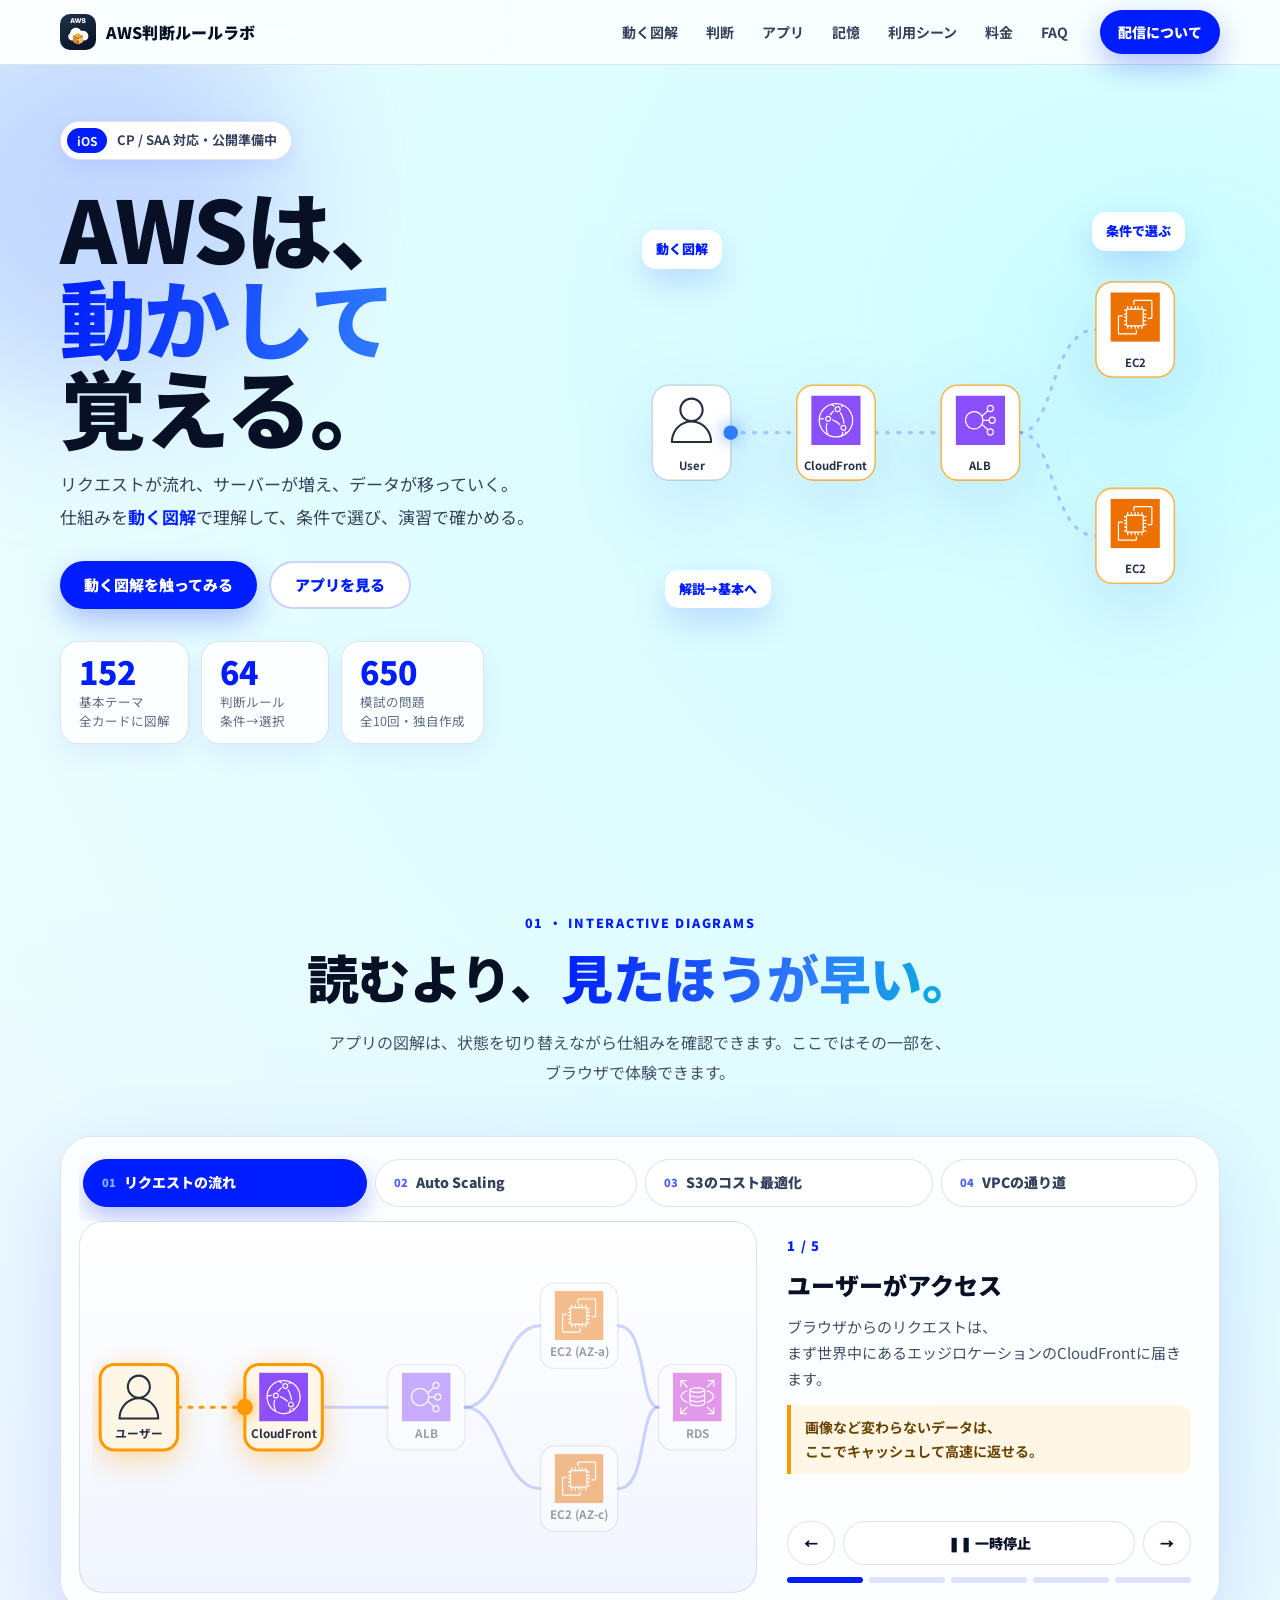
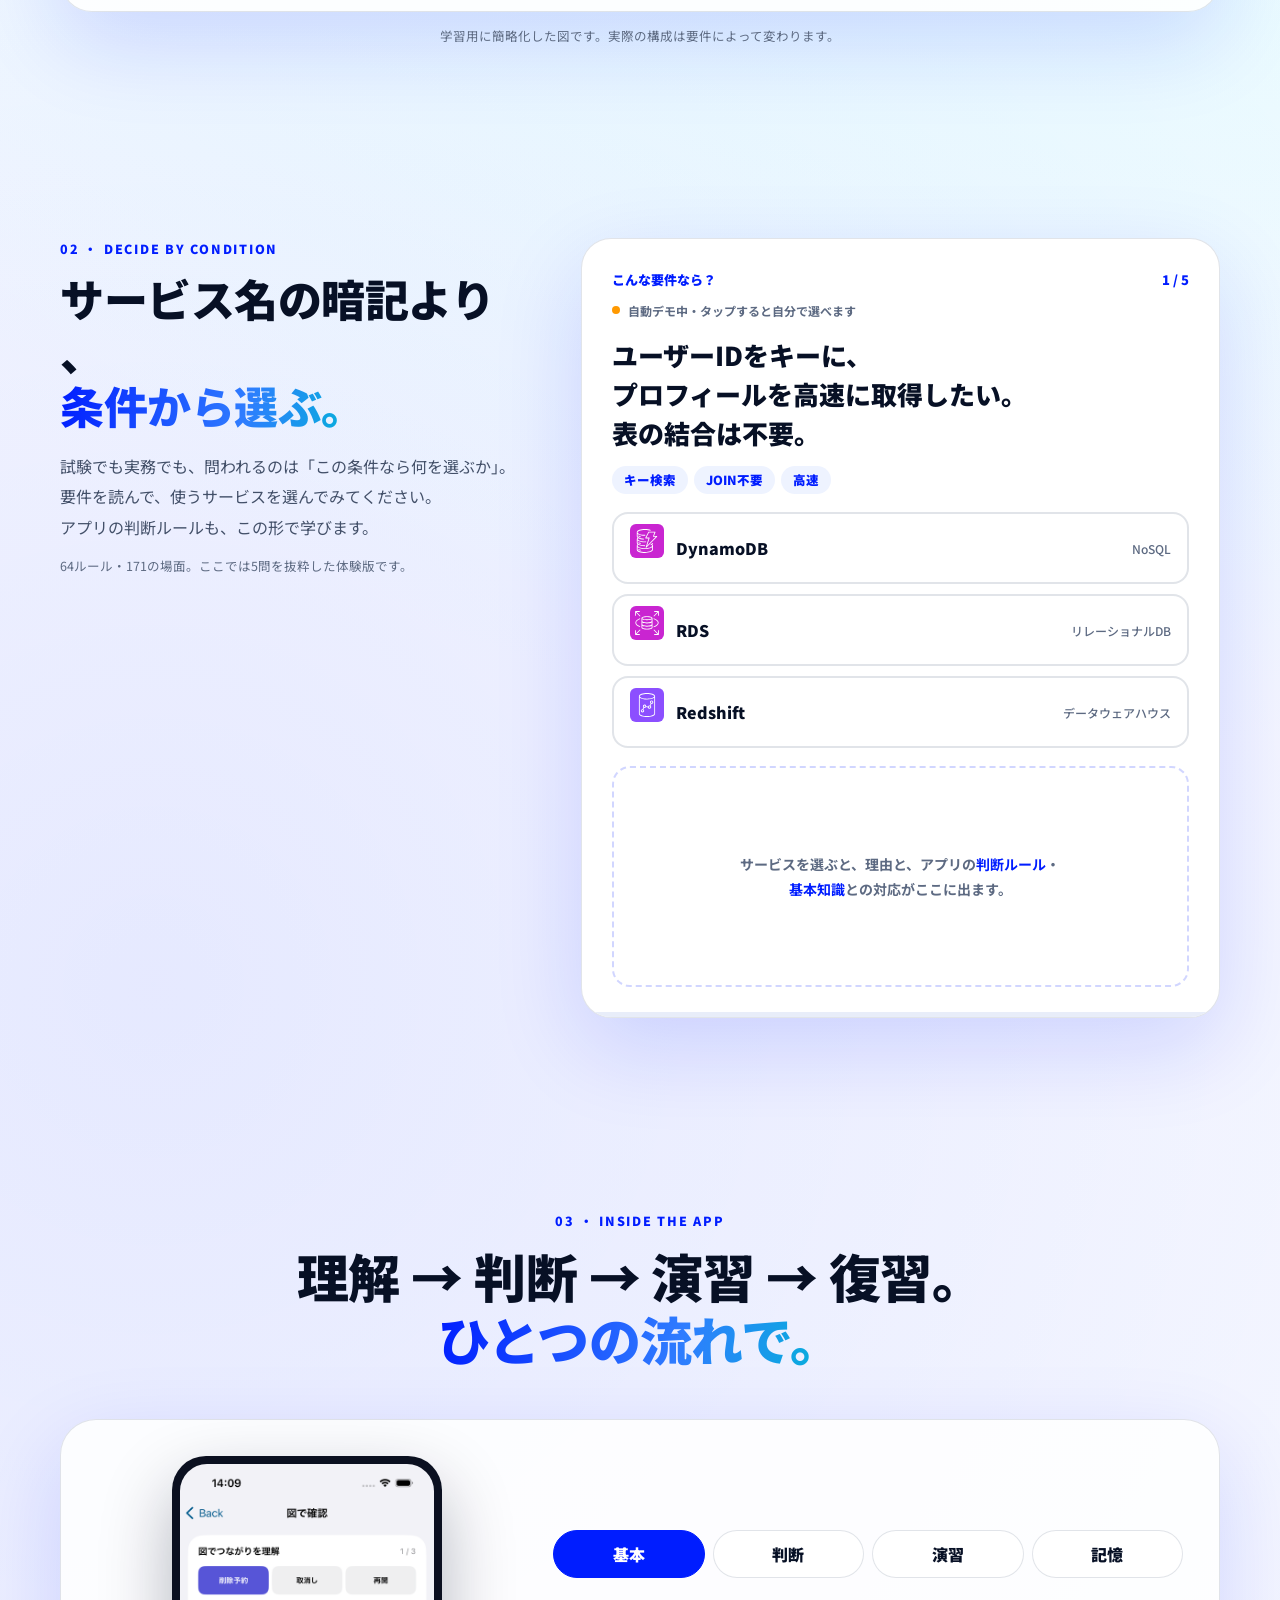
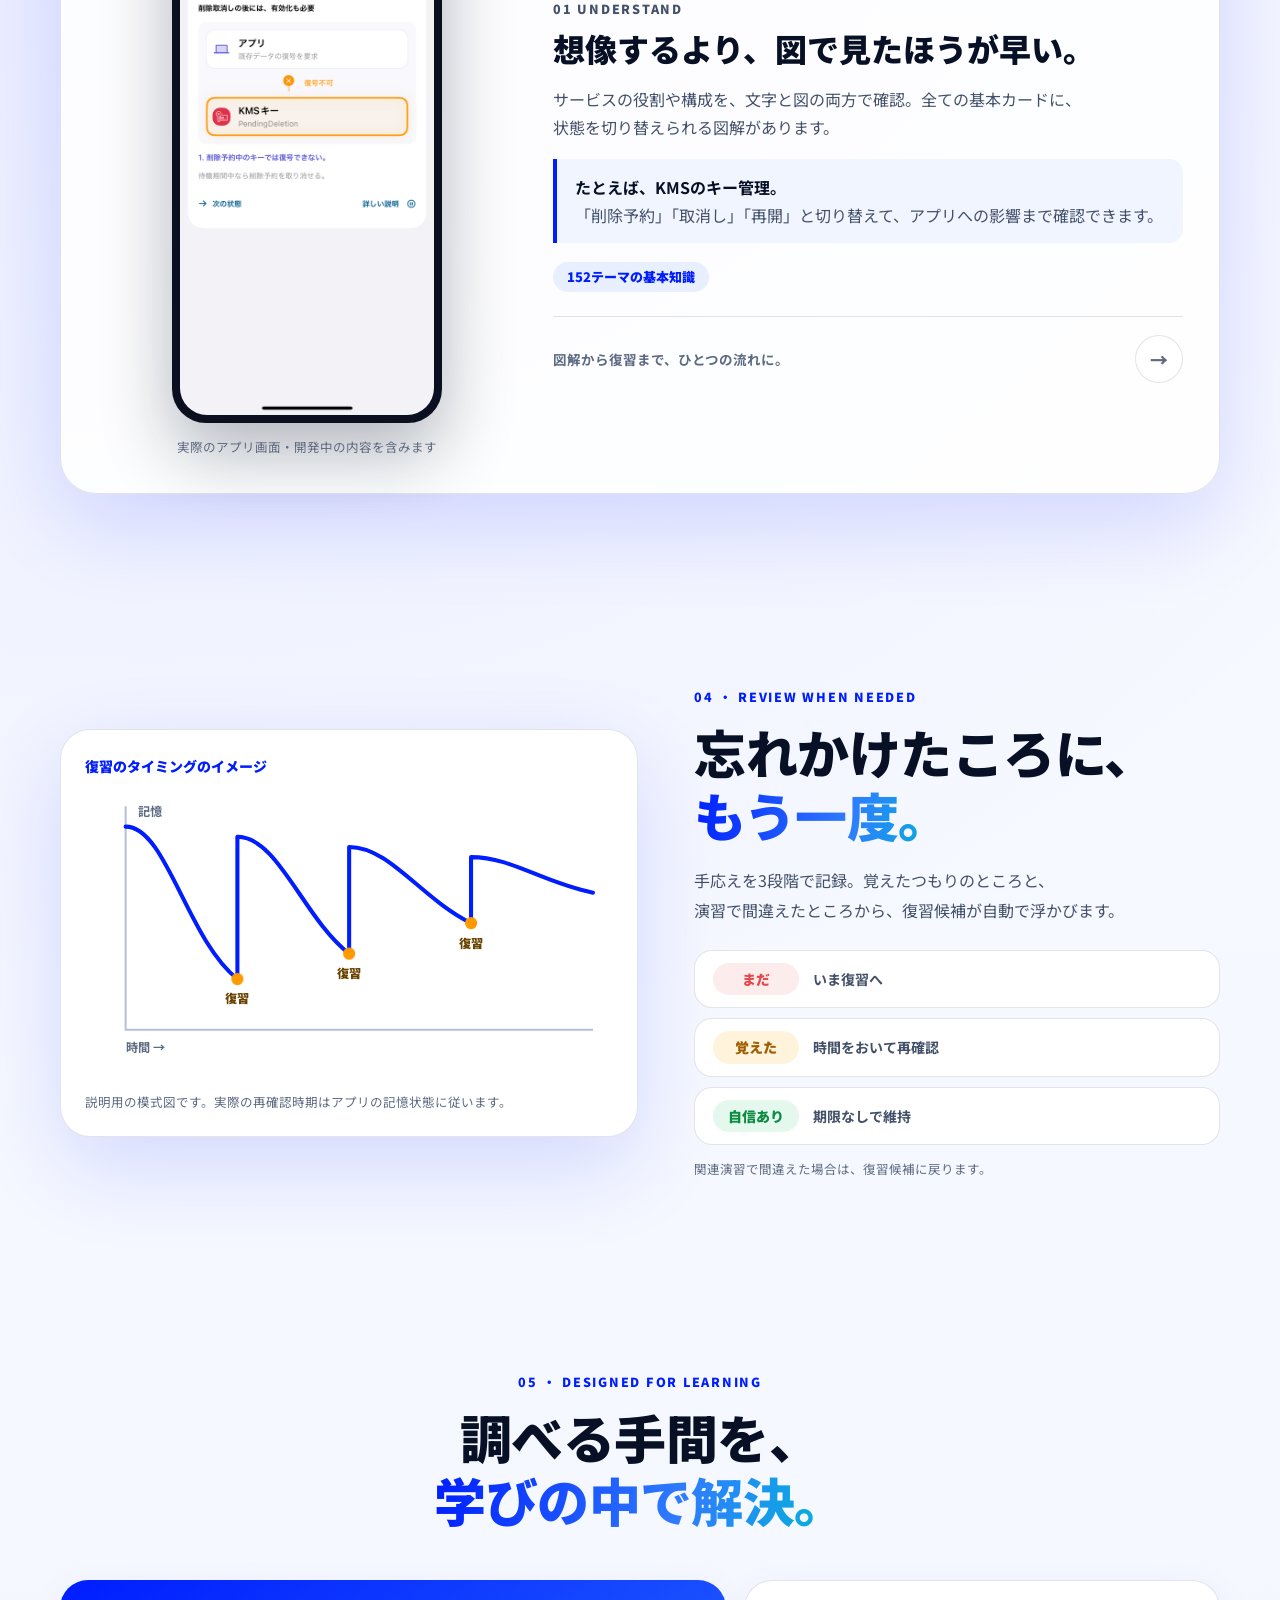
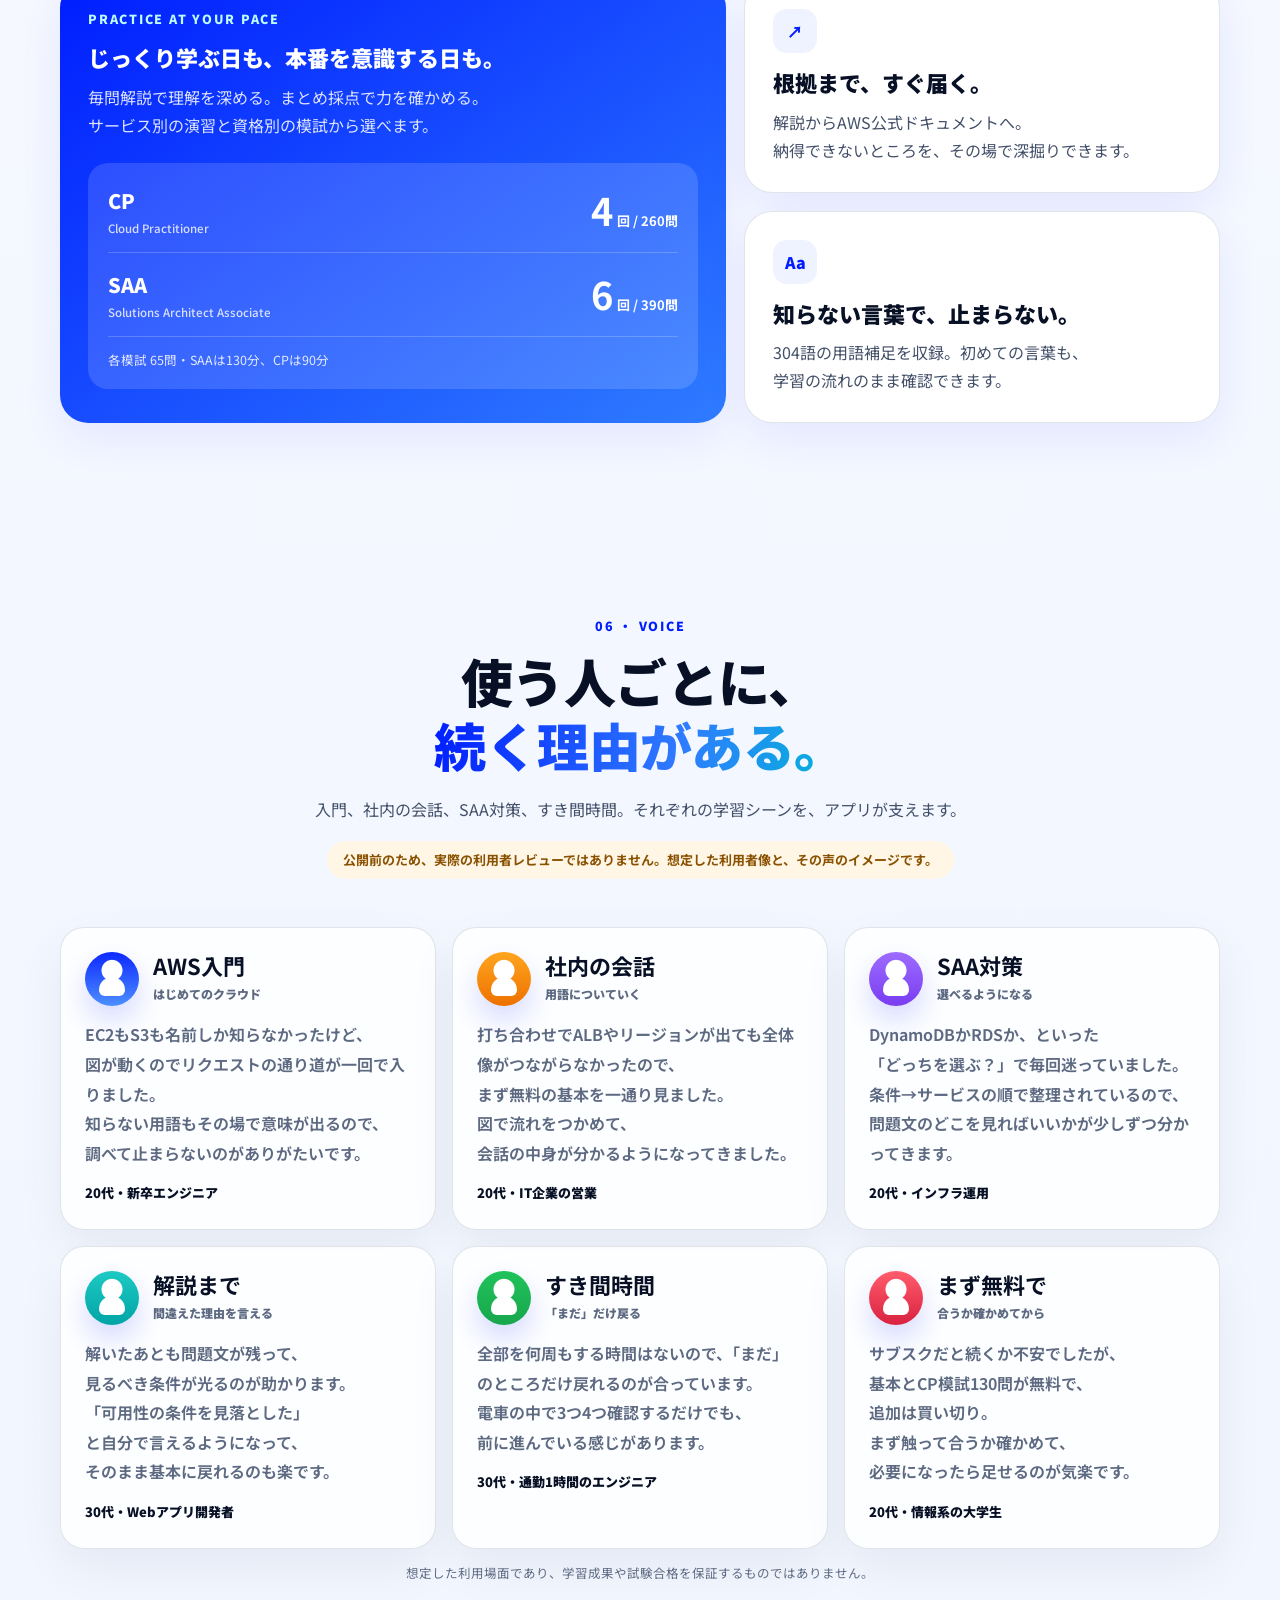
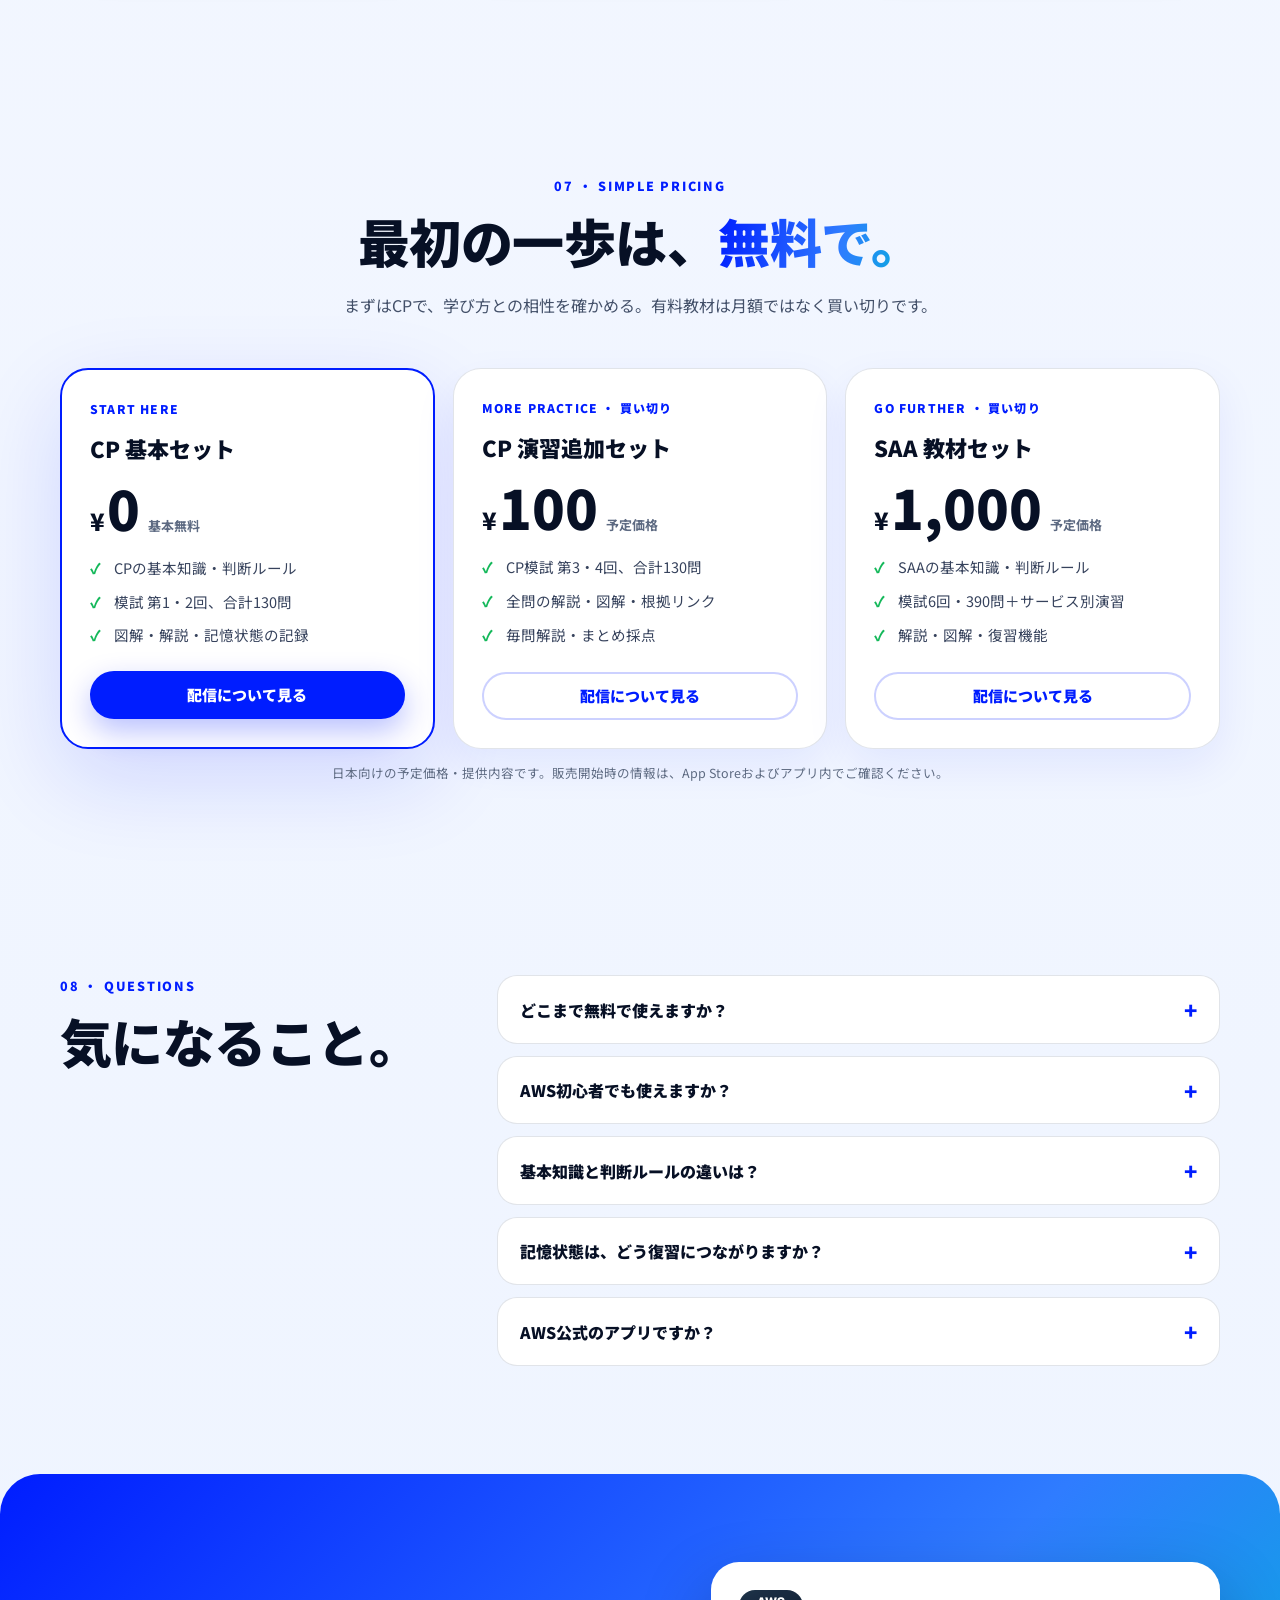
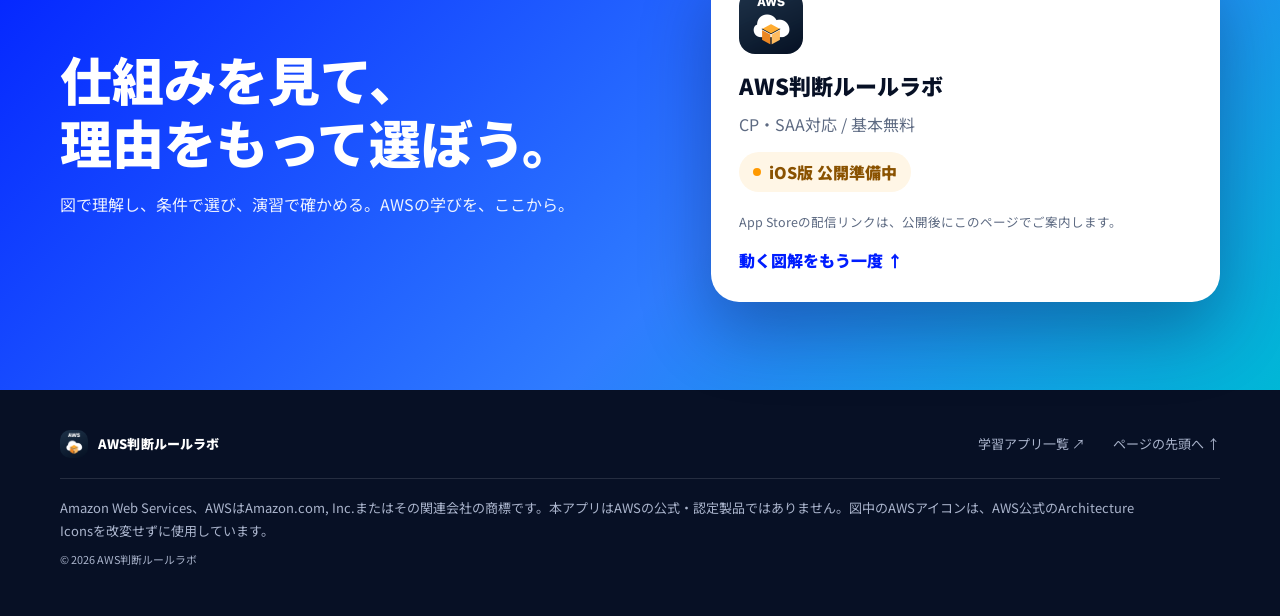
==== commit ea3013b3: "Auto-play animations, quiz shows app rules/basics, en-style persona voices Co-Authored-By: Claude So" ====
--- a/aws/index.html
+++ b/aws/index.html
@@ -31,7 +31,7 @@
     <script src="./motion.js?v=lab-20261004" defer></script>
   </head>
   <body>
-    <svg width="0" height="0" style="position:absolute" aria-hidden="true" focusable="false"><!-- AWS Architecture Icons (official, unmodified) --><symbol id="ic-user" viewBox="0 0 48 48"><g id="Icon-Resource/General-Resource/Res_User_48" stroke="none" stroke-width="1" fill="none" fill-rule="evenodd"> <path d="M6.025,44 C6.524,34.085 14.395,26.178 24,26.178 C27.248,26.178 30.43,27.092 33.205,28.822 C38.354,32.033 41.653,37.783 41.974,44 L6.025,44 Z M14.192,13.878 C14.192,8.432 18.592,4 24.001,4 C29.408,4 33.807,8.432 33.807,13.878 C33.807,19.325 29.408,23.757 24.001,23.757 C18.592,23.757 14.192,19.325 14.192,13.878 L14.192,13.878 Z M34.263,27.125 C32.53,26.044 30.65,25.26 28.698,24.771 C32.877,22.939 35.807,18.749 35.807,13.878 C35.807,7.329 30.51,2 24.001,2 C17.489,2 12.192,7.329 12.192,13.878 C12.192,18.755 15.13,22.95 19.317,24.778 C10.545,26.981 4,35.2 4,45 C4,45.552 4.447,46 5,46 L43,46 C43.552,46 44,45.552 44,45 C44,37.719 40.269,30.87 34.263,27.125 L34.263,27.125 Z" id="Fill-1" fill="#242F3E"></path> </g></symbol><symbol id="ic-cloudfront" viewBox="0 0 80 80"><g id="Icon-Architecture/64/Arch_Amazon-CloudFront_64" stroke="none" stroke-width="1" fill="none" fill-rule="evenodd"> <g id="Icon-Architecture-BG/64/Networking-Content-Delivery" fill="#8C4FFF"> <rect id="Rectangle" x="0" y="0" width="80" height="80"></rect> </g> <path d="M55.122,52.123 C55.122,50.469 53.776,49.123 52.122,49.123 C50.468,49.123 49.122,50.469 49.122,52.123 C49.122,53.777 50.468,55.123 52.122,55.123 C53.776,55.123 55.122,53.777 55.122,52.123 L55.122,52.123 Z M57.122,52.123 C57.122,54.88 54.879,57.123 52.122,57.123 C49.365,57.123 47.122,54.88 47.122,52.123 C47.122,49.366 49.365,47.123 52.122,47.123 C54.879,47.123 57.122,49.366 57.122,52.123 L57.122,52.123 Z M30.392,37.692 C30.392,36.038 29.046,34.692 27.392,34.692 C25.737,34.692 24.392,36.038 24.392,37.692 C24.392,39.346 25.737,40.692 27.392,40.692 C29.046,40.692 30.392,39.346 30.392,37.692 L30.392,37.692 Z M32.392,37.692 C32.392,40.449 30.148,42.692 27.392,42.692 C24.635,42.692 22.392,40.449 22.392,37.692 C22.392,34.935 24.635,32.692 27.392,32.692 C30.148,32.692 32.392,34.935 32.392,37.692 L32.392,37.692 Z M39.73,22.007 C39.73,23.661 41.076,25.007 42.73,25.007 C44.385,25.007 45.73,23.661 45.73,22.007 C45.73,20.352 44.385,19.007 42.73,19.007 C41.076,19.007 39.73,20.352 39.73,22.007 L39.73,22.007 Z M37.73,22.007 C37.73,19.25 39.974,17.007 42.73,17.007 C45.487,17.007 47.73,19.25 47.73,22.007 C47.73,24.764 45.487,27.007 42.73,27.007 C39.974,27.007 37.73,24.764 37.73,22.007 L37.73,22.007 Z M66,40 C66,30.727 61.028,22.148 53.012,17.509 C51.575,17.799 50.185,18.196 48.451,18.823 L47.771,16.942 C48.676,16.616 49.486,16.352 50.266,16.126 C47.046,14.737 43.548,14 40,14 C38.311,14 36.649,14.175 35.025,14.492 C36.201,15.18 37.244,15.866 38.257,16.634 L37.048,18.227 C35.62,17.145 34.14,16.228 32.197,15.21 C22.378,18.298 15.306,26.958 14.183,37.128 C16.242,36.711 18.219,36.484 20.414,36.43 L20.463,38.429 C18.163,38.486 16.187,38.73 14.027,39.205 C14.018,39.47 14,39.738 14,40 C14,48.658 18.283,56.636 25.327,61.447 C24.074,57.716 23.45,54.19 23.45,50.746 C23.45,48.782 23.788,47.169 24.145,45.462 C24.228,45.067 24.312,44.665 24.394,44.248 L26.357,44.635 C26.273,45.059 26.187,45.47 26.103,45.873 C25.753,47.545 25.45,48.989 25.45,50.746 C25.45,54.654 26.308,58.695 28.054,63.083 C31.773,65.014 35.789,66 40,66 C42.756,66 45.446,65.56 48.012,64.714 C49.019,62.727 49.766,60.852 50.39,58.699 L52.311,59.256 C51.855,60.826 51.332,62.253 50.709,63.677 C52.323,62.951 53.85,62.053 55.283,61.005 C54.938,60.159 54.568,59.318 54.159,58.499 L55.948,57.604 C56.296,58.3 56.615,59.012 56.92,59.728 C62.705,54.775 66,47.66 66,40 L66,40 Z M68,40 C68,48.727 64.034,56.799 57.121,62.149 C55.409,63.479 53.552,64.583 51.589,65.472 C50.756,65.85 49.908,66.2 49.036,66.494 C46.156,67.493 43.113,68 40,68 C35.4,68 30.832,66.854 26.788,64.686 C17.667,59.806 12,50.347 12,40 C12,39.314 12.018,38.792 12.059,38.309 C12.74,26.625 20.756,16.512 32.001,13.166 C34.562,12.393 37.255,12 40,12 C44.808,12 49.539,13.238 53.684,15.579 C62.513,20.525 68,29.884 68,40 L68,40 Z M37.314,25.463 L36,23.956 C33.758,25.912 32.014,27.989 29.977,31.126 L31.655,32.215 C33.583,29.244 35.223,27.288 37.314,25.463 L37.314,25.463 Z M34.275,38.427 L33.625,40.318 C38.218,41.895 42.225,44.411 46.234,48.236 L47.615,46.789 C43.389,42.758 39.15,40.101 34.275,38.427 L34.275,38.427 Z M47.646,26.668 C51.398,32.39 53.511,38.671 53.925,45.338 L51.929,45.462 C51.536,39.146 49.533,33.192 45.975,27.765 L47.646,26.668 Z" id="Amazon-CloudFront_Icon_64_Squid" fill="#FFFFFF"></path> </g></symbol><symbol id="ic-elb" viewBox="0 0 80 80"><g id="Icon-Architecture/64/Arch_Elastic-Load-Balancing_64" stroke="none" stroke-width="1" fill="none" fill-rule="evenodd"> <g id="Icon-Architecture-BG/64/Networking-Content-Delivery" fill="#8C4FFF"> <rect id="Rectangle" x="0" y="0" width="80" height="80"></rect> </g> <path d="M30,53 C22.832,53 17,47.168 17,40 C17,32.832 22.832,27 30,27 C37.168,27 43,32.832 43,40 C43,47.168 37.168,53 30,53 M60,59 C60,61.206 58.206,63 56,63 C53.794,63 52,61.206 52,59 C52,56.794 53.794,55 56,55 C58.206,55 60,56.794 60,59 M56,17 C58.206,17 60,18.794 60,21 C60,23.206 58.206,25 56,25 C53.794,25 52,23.206 52,21 C52,18.794 53.794,17 56,17 M59,36 C61.206,36 63,37.794 63,40 C63,42.206 61.206,44 59,44 C56.794,44 55,42.206 55,40 C55,37.794 56.794,36 59,36 M44.949,41 L53.09,41 C53.568,43.833 56.033,46 59,46 C62.309,46 65,43.309 65,40 C65,36.691 62.309,34 59,34 C56.033,34 53.568,36.167 53.09,39 L44.949,39 C44.823,37.099 44.344,35.297 43.572,33.654 L52.446,25.823 C53.442,26.559 54.669,27 56,27 C59.309,27 62,24.309 62,21 C62,17.691 59.309,15 56,15 C52.691,15 50,17.691 50,21 C50,22.256 50.389,23.421 51.051,24.386 L42.581,31.859 C39.904,27.738 35.271,25 30,25 C21.729,25 15,31.729 15,40 C15,48.271 21.729,55 30,55 C35.271,55 39.904,52.262 42.581,48.141 L51.051,55.614 C50.389,56.579 50,57.744 50,59 C50,62.309 52.691,65 56,65 C59.309,65 62,62.309 62,59 C62,55.691 59.309,53 56,53 C54.669,53 53.442,53.441 52.446,54.177 L43.572,46.346 C44.344,44.703 44.823,42.901 44.949,41" id="Elastic-Load-Balancing_Icon_64_Squid" fill="#FFFFFF"></path> </g></symbol><symbol id="ic-ec2" viewBox="0 0 80 80"><g id="Icon-Architecture/64/Arch_Amazon-EC2_64" stroke="none" stroke-width="1" fill="none" fill-rule="evenodd"> <g id="Icon-Architecture-BG/64/Compute" fill="#ED7100"> <rect id="Rectangle" x="0" y="0" width="80" height="80"></rect> </g> <path d="M27,53 L52,53 L52,28 L27,28 L27,53 Z M54,28 L58,28 L58,30 L54,30 L54,34 L58,34 L58,36 L54,36 L54,39 L58,39 L58,41 L54,41 L54,45 L58,45 L58,47 L54,47 L54,51 L58,51 L58,53 L54,53 L54,53.136 C54,54.164 53.164,55 52.136,55 L52,55 L52,59 L50,59 L50,55 L46,55 L46,59 L44,59 L44,55 L41,55 L41,59 L39,59 L39,55 L35,55 L35,59 L33,59 L33,55 L29,55 L29,59 L27,59 L27,55 L26.864,55 C25.836,55 25,54.164 25,53.136 L25,53 L22,53 L22,51 L25,51 L25,47 L22,47 L22,45 L25,45 L25,41 L22,41 L22,39 L25,39 L25,36 L22,36 L22,34 L25,34 L25,30 L22,30 L22,28 L25,28 L25,27.864 C25,26.836 25.836,26 26.864,26 L27,26 L27,22 L29,22 L29,26 L33,26 L33,22 L35,22 L35,26 L39,26 L39,22 L41,22 L41,26 L44,26 L44,22 L46,22 L46,26 L50,26 L50,22 L52,22 L52,26 L52.136,26 C53.164,26 54,26.836 54,27.864 L54,28 Z M41,65.876 C41,65.944 40.944,66 40.876,66 L14.124,66 C14.056,66 14,65.944 14,65.876 L14,39.124 C14,39.056 14.056,39 14.124,39 L20,39 L20,37 L14.124,37 C12.953,37 12,37.953 12,39.124 L12,65.876 C12,67.047 12.953,68 14.124,68 L40.876,68 C42.047,68 43,67.047 43,65.876 L43,61 L41,61 L41,65.876 Z M68,14.124 L68,40.876 C68,42.047 67.047,43 65.876,43 L60,43 L60,41 L65.876,41 C65.944,41 66,40.944 66,40.876 L66,14.124 C66,14.056 65.944,14 65.876,14 L39.124,14 C39.056,14 39,14.056 39,14.124 L39,20 L37,20 L37,14.124 C37,12.953 37.953,12 39.124,12 L65.876,12 C67.047,12 68,12.953 68,14.124 L68,14.124 Z" id="Amazon-EC2_Icon_64_Squid" fill="#FFFFFF"></path> </g></symbol><symbol id="ic-rds" viewBox="0 0 80 80"><g id="Icon-Architecture/64/Arch_Amazon-RDS_64" stroke="none" stroke-width="1" fill="none" fill-rule="evenodd"> <g id="Icon-Architecture-BG/64/Database" fill="#C925D1"> <rect id="Rectangle" x="0" y="0" width="80" height="80"></rect> </g> <path d="M15.414,14 L24.707,23.293 L23.293,24.707 L14,15.414 L14,23 L12,23 L12,13 C12,12.448 12.447,12 13,12 L23,12 L23,14 L15.414,14 Z M68,13 L68,23 L66,23 L66,15.414 L56.707,24.707 L55.293,23.293 L64.586,14 L57,14 L57,12 L67,12 C67.553,12 68,12.448 68,13 L68,13 Z M66,57 L68,57 L68,67 C68,67.552 67.553,68 67,68 L57,68 L57,66 L64.586,66 L55.293,56.707 L56.707,55.293 L66,64.586 L66,57 Z M65.5,39.213 C65.5,35.894 61.668,32.615 55.25,30.442 L55.891,28.548 C63.268,31.045 67.5,34.932 67.5,39.213 C67.5,43.495 63.268,47.383 55.89,49.879 L55.249,47.984 C61.668,45.812 65.5,42.534 65.5,39.213 L65.5,39.213 Z M14.556,39.213 C14.556,42.393 18.143,45.585 24.152,47.753 L23.473,49.634 C16.535,47.131 12.556,43.333 12.556,39.213 C12.556,35.094 16.535,31.296 23.473,28.792 L24.152,30.673 C18.143,32.842 14.556,36.034 14.556,39.213 L14.556,39.213 Z M24.707,56.707 L15.414,66 L23,66 L23,68 L13,68 C12.447,68 12,67.552 12,67 L12,57 L14,57 L14,64.586 L23.293,55.293 L24.707,56.707 Z M40,31.286 C32.854,31.286 29,29.44 29,28.686 C29,27.931 32.854,26.086 40,26.086 C47.145,26.086 51,27.931 51,28.686 C51,29.44 47.145,31.286 40,31.286 L40,31.286 Z M40.029,39.031 C33.187,39.031 29,37.162 29,36.145 L29,31.284 C31.463,32.643 35.832,33.286 40,33.286 C44.168,33.286 48.537,32.643 51,31.284 L51,36.145 C51,37.163 46.835,39.031 40.029,39.031 L40.029,39.031 Z M40.029,46.667 C33.187,46.667 29,44.798 29,43.781 L29,38.862 C31.431,40.291 35.742,41.031 40.029,41.031 C44.292,41.031 48.578,40.292 51,38.867 L51,43.781 C51,44.799 46.835,46.667 40.029,46.667 L40.029,46.667 Z M40,53.518 C32.883,53.518 29,51.605 29,50.622 L29,46.498 C31.431,47.927 35.742,48.667 40.029,48.667 C44.292,48.667 48.578,47.929 51,46.503 L51,50.622 C51,51.605 47.117,53.518 40,53.518 L40,53.518 Z M40,24.086 C33.739,24.086 27,25.525 27,28.686 L27,50.622 C27,53.836 33.54,55.518 40,55.518 C46.46,55.518 53,53.836 53,50.622 L53,28.686 C53,25.525 46.261,24.086 40,24.086 L40,24.086 Z" id="Amazon-RDS_Icon_64_Squid" fill="#FFFFFF"></path> </g></symbol><symbol id="ic-igw" viewBox="0 0 48 48"><g id="Icon-Resource/Networking-and-Content-Delivery/Res_Amazon-VPC_Internet-Gateway_48" stroke="none" stroke-width="1" fill="none" fill-rule="evenodd"> <path d="M33.4312,35.1778 L31.9332,35.1778 L31.9332,17.5018 C31.9332,17.1088 31.7022,16.7518 31.3442,16.5908 L31.2522,16.5488 C29.2432,15.6418 27.1642,14.7028 24.1762,14.7028 C21.0532,14.7028 18.7612,15.7118 16.4952,16.8368 C16.1552,17.0058 15.9402,17.3528 15.9402,17.7328 L15.9402,35.1778 L14.4772,35.1778 L14.4772,16.3118 C16.9112,14.3328 20.4202,13.2048 24.1862,13.2048 C27.6872,13.2048 31.0252,14.2018 33.4312,15.9528 L33.4312,35.1778 Z M24.1862,11.2048 C19.7612,11.2048 15.6172,12.6238 12.8152,15.0998 C12.6002,15.2888 12.4772,15.5618 12.4772,15.8488 L12.4772,36.1778 C12.4772,36.7308 12.9242,37.1778 13.4772,37.1778 L16.9402,37.1778 C17.4932,37.1778 17.9402,36.7308 17.9402,36.1778 L17.9402,18.3558 C19.8592,17.4288 21.7192,16.7028 24.1762,16.7028 C26.5112,16.7028 28.2092,17.3778 29.9332,18.1488 L29.9332,36.1778 C29.9332,36.7308 30.3802,37.1778 30.9332,37.1778 L34.4312,37.1778 C34.9842,37.1778 35.4312,36.7308 35.4312,36.1778 L35.4312,15.4578 C35.4312,15.1538 35.2922,14.8658 35.0532,14.6748 C32.2792,12.4698 28.3182,11.2048 24.1862,11.2048 L24.1862,11.2048 Z M23.9542,43.9088 C12.9522,43.9088 3.9992,34.9568 3.9992,23.9538 C3.9992,12.9508 12.9522,3.9998 23.9542,3.9998 C34.9572,3.9998 43.9092,12.9508 43.9092,23.9538 C43.9092,34.9568 34.9572,43.9088 23.9542,43.9088 L23.9542,43.9088 Z M23.9542,1.9998 C11.8482,1.9998 1.9992,11.8488 1.9992,23.9538 C1.9992,36.0608 11.8482,45.9088 23.9542,45.9088 C36.0602,45.9088 45.9092,36.0608 45.9092,23.9538 C45.9092,11.8488 36.0602,1.9998 23.9542,1.9998 L23.9542,1.9998 Z" id="AWS-Amazon-VPC_Internet-gateway_Resource-Icon_light-bg" fill="#8C4FFF"></path> </g></symbol><symbol id="ic-nat" viewBox="0 0 48 48"><g id="Icon-Resource/Networking-and-Content-Delivery/Res_Amazon-VPC_NAT-Gateway_48" stroke="none" stroke-width="1" fill="none" fill-rule="evenodd"> <path d="M13.6255,35.9209 L13.6255,33.0829 L15.3995,34.5019 L13.6255,35.9209 Z M13.2505,30.2209 C12.9495,29.9799 12.5365,29.9329 12.1915,30.1009 C11.8465,30.2679 11.6255,30.6169 11.6255,31.0019 L11.6255,38.0019 C11.6255,38.3869 11.8465,38.7359 12.1915,38.9029 C12.3305,38.9699 12.4785,39.0019 12.6255,39.0019 C12.8485,39.0019 13.0695,38.9279 13.2505,38.7829 L17.6255,35.2829 C17.8625,35.0929 18.0005,34.8059 18.0005,34.5019 C18.0005,34.1979 17.8625,33.9109 17.6255,33.7209 L13.2505,30.2209 Z M37.2515,26.8369 L37.2515,22.9149 L39.2125,24.8759 L37.2515,26.8369 Z M41.3335,24.1689 L36.9585,19.7939 C36.6725,19.5079 36.2445,19.4219 35.8685,19.5769 C35.4945,19.7319 35.2515,20.0969 35.2515,20.5009 L35.2515,23.8759 L27.6255,23.8759 L27.6255,14.3759 C27.6255,13.8229 27.1785,13.3759 26.6255,13.3759 L18.9315,13.3759 L18.9315,15.3759 L25.6255,15.3759 L25.6255,23.8759 L18.7505,23.8759 L18.7505,25.8759 L25.6255,25.8759 L25.6255,34.3769 L18.9315,34.3769 L18.9315,36.3769 L26.6255,36.3769 C27.1785,36.3769 27.6255,35.9299 27.6255,35.3769 L27.6255,25.8759 L35.2515,25.8759 L35.2515,29.2519 C35.2515,29.6559 35.4955,30.0219 35.8685,30.1759 C35.9925,30.2279 36.1225,30.2519 36.2515,30.2519 C36.5115,30.2519 36.7675,30.1499 36.9585,29.9589 L41.3335,25.5829 C41.7245,25.1919 41.7245,24.5599 41.3335,24.1689 L41.3335,24.1689 Z M13.6255,26.2959 L13.6255,23.4569 L15.3995,24.8759 L13.6255,26.2959 Z M13.2505,20.5949 C12.9495,20.3539 12.5365,20.3079 12.1915,20.4749 C11.8465,20.6419 11.6255,20.9909 11.6255,21.3759 L11.6255,28.3769 C11.6255,28.7619 11.8465,29.1109 12.1915,29.2779 C12.3305,29.3449 12.4785,29.3769 12.6255,29.3769 C12.8485,29.3769 13.0695,29.3029 13.2505,29.1579 L17.6255,25.6569 C17.8625,25.4669 18.0005,25.1799 18.0005,24.8759 C18.0005,24.5719 17.8625,24.2849 17.6255,24.0949 L13.2505,20.5949 Z M13.6255,15.7949 L13.6255,12.9569 L15.3995,14.3759 L13.6255,15.7949 Z M13.2505,10.0949 C12.9495,9.8539 12.5365,9.8069 12.1915,9.9749 C11.8465,10.1419 11.6255,10.4909 11.6255,10.8759 L11.6255,17.8759 C11.6255,18.2609 11.8465,18.6099 12.1915,18.7769 C12.3305,18.8439 12.4785,18.8759 12.6255,18.8759 C12.8485,18.8759 13.0695,18.8019 13.2505,18.6569 L17.6255,15.1569 C17.8625,14.9669 18.0005,14.6799 18.0005,14.3759 C18.0005,14.0719 17.8625,13.7849 17.6255,13.5949 L13.2505,10.0949 Z M24.0005,44.0029 C12.9725,44.0029 3.9995,35.0299 3.9995,24.0009 C3.9995,12.9729 12.9725,3.9999 24.0005,3.9999 C35.0295,3.9999 44.0025,12.9729 44.0025,24.0009 C44.0025,35.0299 35.0295,44.0029 24.0005,44.0029 L24.0005,44.0029 Z M24.0005,1.9999 C11.8685,1.9999 1.9995,11.8689 1.9995,24.0009 C1.9995,36.1329 11.8685,46.0029 24.0005,46.0029 C36.1325,46.0029 46.0025,36.1329 46.0025,24.0009 C46.0025,11.8689 36.1325,1.9999 24.0005,1.9999 L24.0005,1.9999 Z" id="AWS-Amazon-VPC_NAT-gateway_Resource-Icon_light-bg" fill="#8C4FFF"></path> </g></symbol><symbol id="ic-s3-standard" viewBox="0 0 48 48"><g id="Icon-Resource/Storage/Res_Amazon-Simple-Storage-Service_S3-Standard_48" stroke="none" stroke-width="1" fill="none" fill-rule="evenodd"> <path d="M40.542,26.158 L40.764,24.513 C42.502,25.572 43.074,26.207 43.251,26.481 C42.958,26.538 42.217,26.566 40.542,26.158 L40.542,26.158 Z M36.547,40.836 C36.541,40.881 36.538,40.925 36.538,40.97 C36.538,41.124 36.158,41.714 34.472,42.381 C33.722,42.677 32.833,42.943 31.831,43.175 C29.249,43.771 26.082,44.1 22.914,44.1 C14.439,44.1 9.293,41.926 9.293,40.97 C9.293,40.925 9.29,40.881 9.284,40.836 L5.441,12.293 C5.689,12.437 5.956,12.576 6.235,12.711 C6.311,12.747 6.393,12.781 6.47,12.816 C6.715,12.929 6.97,13.039 7.235,13.145 C7.344,13.188 7.453,13.23 7.564,13.273 C7.848,13.379 8.141,13.482 8.443,13.581 C8.522,13.606 8.598,13.635 8.68,13.66 C9.062,13.78 9.459,13.894 9.869,14.004 C9.975,14.031 10.085,14.057 10.192,14.085 C10.514,14.166 10.84,14.245 11.174,14.319 C11.309,14.349 11.442,14.379 11.578,14.407 C11.953,14.486 12.334,14.561 12.723,14.632 C12.797,14.645 12.87,14.661 12.945,14.674 C13.407,14.756 13.879,14.83 14.356,14.898 C14.487,14.918 14.62,14.934 14.752,14.953 C15.119,15.003 15.488,15.05 15.862,15.094 C16.01,15.11 16.155,15.127 16.303,15.143 C16.753,15.191 17.205,15.235 17.662,15.274 C17.713,15.278 17.762,15.283 17.813,15.288 C18.318,15.329 18.827,15.362 19.338,15.391 C19.48,15.399 19.623,15.405 19.766,15.413 C20.152,15.431 20.54,15.447 20.928,15.46 C21.078,15.465 21.227,15.47 21.376,15.473 C21.89,15.486 22.402,15.494 22.914,15.494 C23.426,15.494 23.939,15.486 24.453,15.473 C24.602,15.47 24.751,15.465 24.9,15.46 C25.289,15.447 25.676,15.431 26.063,15.413 C26.206,15.405 26.348,15.399 26.49,15.391 C27.001,15.362 27.511,15.329 28.017,15.288 C28.065,15.284 28.113,15.278 28.162,15.274 C28.621,15.236 29.076,15.191 29.527,15.142 C29.674,15.127 29.818,15.11 29.964,15.094 C30.341,15.05 30.713,15.003 31.082,14.952 C31.212,14.934 31.342,14.918 31.471,14.899 C31.95,14.83 32.424,14.755 32.888,14.674 C32.957,14.661 33.023,14.647 33.093,14.635 C33.488,14.563 33.877,14.486 34.258,14.406 C34.389,14.379 34.519,14.349 34.648,14.321 C34.99,14.245 35.324,14.165 35.651,14.082 C35.752,14.055 35.855,14.031 35.955,14.005 C36.369,13.895 36.771,13.78 37.157,13.658 C37.23,13.635 37.298,13.61 37.369,13.587 C37.682,13.485 37.984,13.38 38.275,13.269 C38.381,13.23 38.484,13.189 38.588,13.148 C38.861,13.039 39.125,12.927 39.378,12.809 C39.447,12.777 39.522,12.746 39.591,12.713 C39.872,12.578 40.141,12.438 40.391,12.293 L38.598,25.607 C34.027,24.172 27.931,21.395 25.164,20.095 C25.161,18.995 24.266,18.1 23.165,18.1 C22.063,18.1 21.165,18.998 21.165,20.1 C21.165,21.203 22.063,22.1 23.165,22.1 C23.525,22.1 23.859,21.997 24.152,21.829 C27.312,23.32 33.604,26.178 38.327,27.617 L36.547,40.836 Z M22.914,4 C33.344,4 40.692,7.231 40.83,9.026 L40.803,9.235 C40.785,9.295 40.746,9.357 40.715,9.42 C40.687,9.472 40.667,9.525 40.629,9.579 C40.584,9.641 40.521,9.705 40.463,9.767 C40.412,9.822 40.369,9.877 40.309,9.932 C40.238,9.996 40.148,10.061 40.064,10.126 C39.992,10.181 39.928,10.236 39.846,10.293 C39.748,10.358 39.632,10.424 39.521,10.49 C39.43,10.545 39.346,10.599 39.244,10.654 C39.119,10.721 38.975,10.789 38.836,10.856 C38.729,10.908 38.628,10.962 38.511,11.013 C38.357,11.082 38.186,11.149 38.02,11.217 C37.895,11.266 37.779,11.317 37.646,11.367 C37.468,11.433 37.27,11.499 37.078,11.564 C36.938,11.612 36.805,11.661 36.658,11.709 C36.453,11.773 36.23,11.836 36.014,11.898 C35.858,11.943 35.711,11.99 35.549,12.033 C35.322,12.095 35.076,12.153 34.835,12.212 C34.664,12.254 34.502,12.298 34.324,12.338 C34.069,12.396 33.797,12.45 33.529,12.505 C33.349,12.542 33.177,12.581 32.99,12.616 C32.706,12.671 32.403,12.72 32.105,12.769 C31.919,12.802 31.741,12.836 31.55,12.865 C31.244,12.913 30.921,12.954 30.603,12.997 C30.402,13.024 30.211,13.054 30.006,13.079 C29.673,13.12 29.323,13.154 28.978,13.189 C28.773,13.21 28.576,13.234 28.367,13.254 C28.021,13.285 27.658,13.308 27.301,13.334 C27.076,13.35 26.861,13.371 26.633,13.385 C26.252,13.407 25.856,13.421 25.465,13.436 C25.246,13.445 25.036,13.459 24.814,13.466 C24.194,13.484 23.561,13.494 22.914,13.494 C22.268,13.494 21.634,13.484 21.014,13.466 C20.793,13.459 20.584,13.445 20.366,13.437 C19.974,13.421 19.577,13.407 19.196,13.385 C18.971,13.371 18.758,13.35 18.536,13.335 C18.176,13.308 17.811,13.285 17.462,13.254 C17.258,13.235 17.066,13.211 16.866,13.19 C16.516,13.154 16.161,13.121 15.823,13.079 C15.625,13.054 15.438,13.025 15.244,13 C14.92,12.956 14.591,12.914 14.279,12.865 C14.096,12.837 13.925,12.804 13.746,12.773 C13.439,12.722 13.13,12.672 12.838,12.616 C12.662,12.583 12.501,12.546 12.331,12.512 C12.053,12.454 11.77,12.398 11.504,12.338 C11.338,12.3 11.187,12.259 11.025,12.22 C10.773,12.158 10.518,12.097 10.279,12.033 C10.127,11.992 9.99,11.948 9.846,11.906 C9.617,11.841 9.385,11.775 9.171,11.708 C9.033,11.664 8.911,11.618 8.779,11.574 C8.577,11.505 8.369,11.436 8.182,11.366 C8.059,11.32 7.952,11.272 7.836,11.225 C7.66,11.155 7.479,11.085 7.318,11.013 C7.209,10.964 7.115,10.914 7.014,10.865 C6.867,10.795 6.716,10.724 6.585,10.653 C6.49,10.601 6.412,10.551 6.325,10.499 C6.209,10.429 6.086,10.36 5.984,10.291 C5.906,10.238 5.846,10.185 5.776,10.133 C5.689,10.065 5.596,9.998 5.522,9.931 C5.463,9.878 5.422,9.825 5.373,9.771 C5.313,9.707 5.248,9.642 5.203,9.579 C5.165,9.525 5.146,9.473 5.119,9.421 C5.086,9.358 5.047,9.296 5.029,9.235 L5.002,9.026 C5.141,7.231 12.487,4 22.914,4 L22.914,4 Z M45.297,26.277 C45.081,25.123 43.754,23.904 41.053,22.367 L42.771,9.6 L42.771,9.599 L42.771,9.598 L42.823,9.209 C42.829,9.165 42.832,9.121 42.832,9.077 C42.832,4.906 32.335,2 22.914,2 C13.495,2 3,4.906 3,9.077 C3,9.121 3.003,9.165 3.009,9.209 L3.061,9.598 L3.061,9.599 L3.061,9.6 L7.294,41.047 C7.425,44.726 16.916,46.1 22.914,46.1 C26.229,46.1 29.556,45.754 32.281,45.124 C33.38,44.87 34.363,44.573 35.206,44.241 C37.373,43.384 38.493,42.308 38.537,41.047 L40.273,28.151 C41.298,28.392 42.14,28.514 42.826,28.514 C43.817,28.514 44.484,28.262 44.909,27.755 C45.26,27.338 45.397,26.813 45.297,26.277 L45.297,26.277 Z" id="Amazon-Simple-Storage_Service-Standard_Resource-Icon_light-bg" fill="#7AA116"></path> </g></symbol><symbol id="ic-s3-ia" viewBox="0 0 48 48"><g id="Icon-Resource/Storage/Res_Amazon-Simple-Storage-Service_S3-Standard-IA_48" stroke="none" stroke-width="1" fill="none" fill-rule="evenodd"> <path d="M44.001,40.793 L45.415,42.207 L41.915,45.707 C41.72,45.902 41.464,46 41.208,46 C40.952,46 40.696,45.902 40.501,45.707 L37.001,42.207 L38.415,40.793 L40.208,42.586 L40.208,32.539 L38.415,34.332 L37.001,32.918 L40.501,29.418 C40.892,29.027 41.524,29.027 41.915,29.418 L45.415,32.918 L44.001,34.332 L42.208,32.539 L42.208,42.586 L44.001,40.793 Z M22.87,4 C33.272,4 40.602,7.222 40.74,9.012 L40.714,9.21 C40.691,9.29 40.645,9.373 40.597,9.456 C40.577,9.489 40.566,9.522 40.543,9.556 C40.488,9.635 40.408,9.717 40.329,9.798 C40.293,9.835 40.267,9.871 40.227,9.908 C40.139,9.988 40.029,10.069 39.92,10.15 C39.867,10.189 39.824,10.229 39.766,10.269 C39.647,10.35 39.506,10.431 39.366,10.512 C39.299,10.551 39.24,10.591 39.168,10.63 C39.014,10.713 38.838,10.796 38.663,10.879 C38.586,10.915 38.52,10.952 38.439,10.987 C38.242,11.075 38.024,11.162 37.805,11.249 C37.729,11.278 37.661,11.309 37.582,11.339 C37.33,11.434 37.057,11.526 36.777,11.618 C36.718,11.638 36.664,11.658 36.604,11.677 C36.273,11.782 35.923,11.886 35.557,11.985 C35.541,11.99 35.525,11.995 35.51,11.999 C32.402,12.843 28.059,13.463 22.874,13.463 C14.458,13.463 8.25,11.826 5.961,10.257 C5.939,10.241 5.924,10.227 5.902,10.212 C5.756,10.108 5.621,10.005 5.51,9.901 C5.479,9.874 5.459,9.846 5.432,9.817 C5.343,9.729 5.259,9.641 5.198,9.554 C5.171,9.516 5.158,9.479 5.137,9.44 C5.094,9.364 5.05,9.288 5.029,9.214 L5.002,9.012 C5.141,7.222 12.47,4 22.87,4 L22.87,4 Z M43.158,26.423 C42.868,26.479 42.13,26.509 40.459,26.102 L40.68,24.466 C42.419,25.523 42.985,26.147 43.158,26.423 L43.158,26.423 Z M31.768,43.08 C29.177,43.673 26.018,44 22.874,44 C14.415,44 9.279,41.832 9.279,40.879 C9.279,40.834 9.276,40.79 9.271,40.746 L5.441,12.272 C5.674,12.407 5.923,12.538 6.184,12.665 C6.326,12.734 6.48,12.8 6.629,12.866 C6.793,12.939 6.957,13.012 7.13,13.081 C7.305,13.152 7.483,13.222 7.667,13.29 C7.828,13.349 7.994,13.405 8.161,13.463 C8.561,13.599 8.977,13.729 9.409,13.851 C9.522,13.882 9.627,13.916 9.741,13.946 C9.987,14.013 10.242,14.075 10.497,14.137 C10.647,14.173 10.795,14.21 10.947,14.244 C11.213,14.306 11.482,14.364 11.756,14.421 C11.885,14.447 12.015,14.472 12.145,14.497 C13.106,14.686 14.111,14.847 15.147,14.98 C15.268,14.995 15.388,15.011 15.509,15.025 C15.846,15.066 16.184,15.106 16.525,15.141 C16.6,15.148 16.675,15.155 16.75,15.162 C17.869,15.273 19.01,15.354 20.158,15.403 C20.273,15.408 20.389,15.413 20.504,15.417 C20.863,15.431 21.223,15.442 21.582,15.449 C21.632,15.45 21.682,15.45 21.73,15.451 C22.111,15.458 22.492,15.467 22.87,15.467 C23.236,15.467 23.605,15.458 23.973,15.452 C24.04,15.45 24.107,15.45 24.176,15.449 C24.522,15.442 24.865,15.431 25.211,15.418 C25.35,15.413 25.487,15.407 25.625,15.401 C25.966,15.387 26.305,15.37 26.644,15.351 C26.721,15.346 26.796,15.34 26.873,15.335 C27.532,15.293 28.186,15.24 28.834,15.178 C28.979,15.163 29.123,15.151 29.267,15.136 C29.568,15.105 29.865,15.07 30.163,15.034 C30.342,15.013 30.518,14.99 30.694,14.967 C30.98,14.93 31.268,14.892 31.549,14.851 C31.726,14.824 31.897,14.795 32.072,14.767 C32.535,14.693 32.988,14.614 33.435,14.528 C33.64,14.489 33.845,14.45 34.046,14.409 C34.276,14.361 34.503,14.312 34.728,14.261 C34.939,14.212 35.147,14.162 35.352,14.111 C35.557,14.061 35.762,14.012 35.96,13.958 C36.321,13.861 36.673,13.761 37.013,13.654 C37.174,13.604 37.326,13.55 37.482,13.497 C37.697,13.425 37.91,13.352 38.116,13.275 C38.272,13.217 38.426,13.157 38.575,13.097 C38.783,13.014 38.98,12.927 39.176,12.84 C39.297,12.784 39.424,12.731 39.54,12.675 C39.807,12.546 40.061,12.413 40.298,12.274 L38.516,25.552 C33.959,24.12 27.881,21.353 25.119,20.054 C25.12,20.036 25.125,20.019 25.125,20 C25.125,18.897 24.228,18 23.125,18 C22.022,18 21.125,18.897 21.125,20 C21.125,21.103 22.022,22 23.125,22 C23.461,22 23.772,21.909 24.051,21.762 C27.186,23.243 33.508,26.118 38.246,27.562 L38.114,28.541 L40.097,28.805 L40.191,28.095 C41.211,28.335 42.049,28.456 42.732,28.456 C43.723,28.456 44.39,28.203 44.814,27.697 C45.164,27.28 45.302,26.757 45.202,26.221 C44.986,25.07 43.662,23.854 40.968,22.319 L42.668,9.651 C42.674,9.628 42.679,9.606 42.682,9.583 L42.733,9.194 C42.739,9.15 42.742,9.106 42.742,9.063 C42.742,4.9 32.27,2 22.87,2 C13.472,2 3,4.9 3,9.063 C3,9.106 3.003,9.15 3.009,9.194 L3.061,9.583 C3.062,9.589 3.063,9.596 3.064,9.602 L7.28,40.956 C7.411,44.629 16.887,46 22.874,46 C26.164,46 29.48,45.655 32.217,45.028 C33.28,44.782 34.213,44.503 34.989,44.199 L34.261,42.336 C33.573,42.605 32.734,42.856 31.768,43.08 L31.768,43.08 Z" id="Amazon-Simple-Storage_Service-Standard-IA_Resource-Icon_light-bg" fill="#7AA116"></path> </g></symbol><symbol id="ic-s3-glacier" viewBox="0 0 48 48"><g id="Icon-Resource/Storage/Res_Amazon-Simple-Storage-Service_S3-Glacier-Flexible-Retrieval_48" stroke="none" stroke-width="1" fill="none" fill-rule="evenodd"> <path d="M43.165,38.0811 L44.861,39.7781 L43.447,41.1921 L41.256,39.0001 L38.084,39.0001 L39.722,41.8411 L42.616,42.6541 L42.075,44.5801 L39.807,43.9411 L39.185,46.2591 L37.253,45.7411 L38.019,42.8901 L36.411,40.1021 L34.829,42.8371 L35.571,45.7531 L33.634,46.2471 L33.052,43.9621 L30.733,44.5831 L30.216,42.6511 L33.067,41.8881 L34.738,39.0001 L31.621,39.0001 L29.364,41.2011 L27.968,39.7691 L29.656,38.1231 L27.959,36.4271 L29.373,35.0131 L31.361,37.0001 L34.62,37.0001 L33.095,34.3631 L30.204,33.5501 L30.745,31.6241 L33.015,32.2631 L33.637,29.9451 L35.568,30.4631 L34.802,33.3211 L36.411,36.1031 L37.991,33.3621 L37.25,30.4511 L39.187,29.9571 L39.769,32.2421 L42.087,31.6211 L42.604,33.5531 L39.747,34.3191 L38.202,37.0001 L41.409,37.0001 L43.456,35.0041 L44.852,36.4351 L43.165,38.0811 Z M22.869,4.0001 C33.272,4.0001 40.602,7.2241 40.739,9.0131 L40.714,9.2101 C40.691,9.2911 40.644,9.3761 40.595,9.4601 C40.576,9.4911 40.566,9.5221 40.544,9.5551 C40.487,9.6361 40.407,9.7181 40.327,9.8001 C40.292,9.8361 40.267,9.8721 40.226,9.9091 C40.139,9.9891 40.028,10.0691 39.921,10.1501 C39.867,10.1901 39.823,10.2291 39.765,10.2691 C39.647,10.3491 39.509,10.4291 39.37,10.5091 C39.302,10.5501 39.241,10.5901 39.167,10.6301 C39.017,10.7121 38.844,10.7931 38.673,10.8741 C38.593,10.9121 38.521,10.9501 38.436,10.9881 C38.245,11.0731 38.034,11.1571 37.821,11.2411 C37.739,11.2741 37.665,11.3081 37.579,11.3391 C37.335,11.4311 37.071,11.5201 36.802,11.6091 C36.733,11.6321 36.671,11.6551 36.601,11.6791 C36.286,11.7781 35.951,11.8761 35.604,11.9721 C35.569,11.9811 35.54,11.9911 35.505,12.0011 C32.398,12.8431 28.056,13.4631 22.874,13.4631 C14.452,13.4631 8.243,11.8231 5.956,10.2541 C5.946,10.2471 5.939,10.2401 5.93,10.2331 C5.769,10.1211 5.626,10.0101 5.507,9.8991 C5.484,9.8791 5.47,9.8581 5.45,9.8391 C5.351,9.7421 5.262,9.6451 5.195,9.5511 C5.175,9.5201 5.165,9.4911 5.147,9.4611 C5.097,9.3771 5.051,9.2931 5.027,9.2111 L5.002,9.0131 C5.139,7.2241 12.468,4.0001 22.869,4.0001 L22.869,4.0001 Z M43.157,26.4231 C42.865,26.4781 42.126,26.5091 40.458,26.1011 L40.677,24.4661 C42.417,25.5221 42.984,26.1471 43.157,26.4231 L43.157,26.4231 Z M23.117,19.9991 L24.117,20.0001 L23.118,20.0011 C23.117,20.0011 23.117,20.0001 23.117,19.9991 L23.117,19.9991 Z M22.874,44.0001 C14.415,44.0001 9.278,41.8321 9.278,40.8791 C9.278,40.8341 9.275,40.7901 9.269,40.7461 L5.441,12.2711 C5.674,12.4071 5.921,12.5371 6.181,12.6641 C6.326,12.7351 6.483,12.8021 6.636,12.8701 C6.796,12.9401 6.958,13.0121 7.126,13.0801 C7.304,13.1511 7.484,13.2221 7.67,13.2911 C7.827,13.3491 7.991,13.4051 8.155,13.4611 C8.573,13.6031 9.009,13.7391 9.464,13.8661 C9.557,13.8931 9.645,13.9211 9.739,13.9461 C9.987,14.0131 10.244,14.0751 10.502,14.1381 C10.648,14.1741 10.795,14.2101 10.944,14.2441 C11.212,14.3061 11.482,14.3641 11.759,14.4211 C11.884,14.4471 12.011,14.4711 12.137,14.4951 C13.103,14.6851 14.111,14.8471 15.153,14.9801 C15.27,14.9951 15.387,15.0111 15.505,15.0251 C15.844,15.0661 16.185,15.1051 16.528,15.1421 C16.599,15.1481 16.669,15.1541 16.739,15.1611 C17.864,15.2731 19.009,15.3531 20.161,15.4031 C20.274,15.4081 20.388,15.4131 20.501,15.4171 C20.862,15.4311 21.222,15.4421 21.583,15.4491 C21.632,15.4501 21.679,15.4501 21.728,15.4511 C22.108,15.4581 22.489,15.4671 22.869,15.4671 C23.234,15.4671 23.602,15.4581 23.969,15.4521 C24.038,15.4501 24.106,15.4501 24.177,15.4491 C24.52,15.4421 24.863,15.4311 25.208,15.4181 C25.349,15.4131 25.489,15.4071 25.63,15.4011 C25.968,15.3861 26.304,15.3701 26.64,15.3511 L26.897,15.3331 C27.542,15.2921 28.181,15.2401 28.814,15.1791 C28.968,15.1651 29.12,15.1511 29.272,15.1361 C29.568,15.1041 29.861,15.0701 30.153,15.0351 C30.339,15.0131 30.522,14.9891 30.706,14.9661 C30.987,14.9291 31.267,14.8921 31.542,14.8521 C31.747,14.8211 31.946,14.7871 32.147,14.7551 C32.577,14.6861 32.998,14.6121 33.412,14.5331 C33.628,14.4921 33.843,14.4511 34.054,14.4071 C34.278,14.3601 34.498,14.3121 34.717,14.2631 C34.937,14.2131 35.153,14.1601 35.368,14.1071 C35.564,14.0591 35.763,14.0111 35.954,13.9601 C36.319,13.8621 36.675,13.7601 37.019,13.6521 C37.172,13.6041 37.315,13.5531 37.465,13.5031 C37.689,13.4281 37.91,13.3521 38.123,13.2721 C38.274,13.2161 38.423,13.1581 38.567,13.1011 C38.782,13.0141 38.987,12.9251 39.188,12.8341 C39.305,12.7811 39.425,12.7301 39.536,12.6771 C39.804,12.5471 40.06,12.4131 40.298,12.2741 L38.513,25.5511 C33.953,24.1181 27.87,21.3471 25.112,20.0511 C25.112,20.0331 25.117,20.0181 25.117,20.0001 C25.117,18.8971 24.22,18.0001 23.117,18.0001 C22.015,18.0001 21.117,18.8971 21.117,20.0001 C21.117,21.1021 22.015,22.0001 23.117,22.0001 C23.454,22.0001 23.768,21.9081 24.047,21.7601 C27.18,23.2401 33.504,26.1161 38.243,27.5601 L38.157,28.1981 L40.14,28.4661 L40.189,28.0951 C41.209,28.3341 42.048,28.4551 42.731,28.4551 C43.722,28.4551 44.389,28.2031 44.814,27.6961 C45.164,27.2801 45.302,26.7571 45.201,26.2221 C44.986,25.0711 43.661,23.8541 40.966,22.3191 L42.669,9.6481 C42.673,9.6261 42.679,9.6031 42.682,9.5811 L42.732,9.1931 C42.738,9.1501 42.741,9.1061 42.741,9.0631 C42.741,4.9001 32.269,2.0001 22.869,2.0001 C13.472,2.0001 3,4.9001 3,9.0631 C3,9.1061 3.003,9.1501 3.009,9.1931 L3.06,9.5811 L3.065,9.6131 L7.279,40.9561 C7.41,44.6291 16.886,46.0001 22.874,46.0001 C24.904,46.0001 26.942,45.8711 28.933,45.6161 L28.679,43.6321 C26.772,43.8761 24.819,44.0001 22.874,44.0001 L22.874,44.0001 Z" id="Amazon-Simple-Storage-Service_Glacier-Flexible-Retrieval_Resource-Icon" fill="#7AA116"></path> </g></symbol><symbol id="ic-autoscaling" viewBox="0 0 80 80"><g id="Icon-Architecture/64/Arch_Amazon-EC2-Auto-Scaling_64" stroke="none" stroke-width="1" fill="none" fill-rule="evenodd"> <g id="Icon-Architecture-BG/64/Compute" fill="#ED7100"> <rect id="Rectangle" x="0" y="0" width="80" height="80"></rect> </g> <path d="M68,39.0045152 L56.6324995,39.0045152 L62.2105263,33.4108863 L60.8068371,32.0032709 L53.1044148,39.7272372 L60.8068371,47.450208 L62.2105263,46.0425925 L57.1774962,40.9954848 L68,40.9954848 L68,39.0045152 Z M18.0558624,33.4108863 L23.634882,39.0045152 L13,39.0045152 L13,40.9954848 L23.0898852,40.9954848 L18.0558624,46.0425925 L19.4605444,47.450208 L27.1619739,39.7272372 L19.4605444,32.0032709 L18.0558624,33.4108863 Z M33.5510432,48.9593629 L48.4416649,48.9593629 L48.4416649,34.0270914 L33.5510432,34.0270914 L33.5510432,48.9593629 Z M50.2761894,33.0316066 L52.4124973,33.0316066 L52.4124973,35.0225762 L50.4270811,35.0225762 L50.4270811,38.0090305 L52.4124973,38.0090305 L52.4124973,40 L50.4270811,40 L50.4270811,42.9864543 L52.4124973,42.9864543 L52.4124973,44.9774238 L50.4270811,44.9774238 L50.4270811,47.9638781 L52.4124973,47.9638781 L52.4124973,49.9548477 L50.2761894,49.9548477 C50.1084218,50.3291499 49.8086239,50.6307818 49.434373,50.8000142 L49.434373,52.941302 L47.4489568,52.941302 L47.4489568,50.9503324 L44.4708324,50.9503324 L44.4708324,52.941302 L42.4854162,52.941302 L42.4854162,50.9503324 L39.5072919,50.9503324 L39.5072919,52.941302 L37.5218757,52.941302 L37.5218757,50.9503324 L34.5437514,50.9503324 L34.5437514,52.941302 L32.5583351,52.941302 L32.5583351,50.8000142 C32.1840842,50.6307818 31.8842863,50.3291499 31.715526,49.9548477 L29.5802108,49.9548477 L29.5802108,47.9638781 L31.565627,47.9638781 L31.565627,44.9774238 L29.5802108,44.9774238 L29.5802108,42.9864543 L31.565627,42.9864543 L31.565627,40 L29.5802108,40 L29.5802108,38.0090305 L31.565627,38.0090305 L31.565627,35.0225762 L29.5802108,35.0225762 L29.5802108,33.0316066 L31.715526,33.0316066 C31.8842863,32.6573044 32.1840842,32.3556725 32.5583351,32.1864401 L32.5583351,30.0451523 L34.5437514,30.0451523 L34.5437514,32.0361219 L37.5218757,32.0361219 L37.5218757,30.0451523 L39.5072919,30.0451523 L39.5072919,32.0361219 L42.4854162,32.0361219 L42.4854162,30.0451523 L44.4708324,30.0451523 L44.4708324,32.0361219 L47.4489568,32.0361219 L47.4489568,30.0451523 L49.434373,30.0451523 L49.434373,32.1864401 C49.8086239,32.3556725 50.1084218,32.6573044 50.2761894,33.0316066 L50.2761894,33.0316066 Z M41.4927081,64.1892843 L41.4927081,53.9367867 L39.5072919,53.9367867 L39.5072919,64.1892843 L34.2012671,58.8684182 L32.7975778,60.2760337 L40.5,68 L48.2024222,60.2760337 L46.7987329,58.8684182 L41.4927081,64.1892843 Z M34.2012671,21.1315818 L32.7975778,19.7239663 L40.5,12 L48.2024222,19.7239663 L46.7987329,21.1315818 L41.4927081,15.8107157 L41.4927081,26.9372489 L39.5072919,26.9372489 L39.5072919,15.8107157 L34.2012671,21.1315818 Z" id="Amazon-EC2-Auto-Scaling_Icon_64_Squid" fill="#FFFFFF"></path> </g></symbol><symbol id="ic-grp-asg" viewBox="0 0 40 40"><g id="Icon-Architecture-Group/32/Auto-Scaling-group_32" stroke="none" stroke-width="1" fill="none" fill-rule="evenodd"> <rect id="Rectangle" fill="#ED7100" x="0" y="0" width="40" height="40"></rect> <path d="M18.021,19.4952538 C18.021,19.3402538 17.95,19.1982538 17.833,19.1042538 L14.879,16.1512538 L14.172,16.8582538 L16.31,18.9952538 L7,18.9952538 L7,19.9952538 L16.314,19.9952538 L14.172,22.1372538 L14.879,22.8442538 L17.848,19.8752538 C17.956,19.7812538 18.021,19.6432538 18.021,19.4952538 L18.021,19.4952538 Z M33.986,18.9952538 L24.675,18.9952538 L26.813,16.8582538 L26.106,16.1512538 L23.137,19.1202538 C23.03,19.2132538 22.964,19.3512538 22.964,19.4992538 C22.964,19.6542538 23.036,19.7972538 23.153,19.8902538 L26.106,22.8442538 L26.813,22.1372538 L24.671,19.9952538 L33.986,19.9952538 L33.986,18.9952538 Z M20.996,31.3242538 L20.996,22.0102538 L19.996,22.0102538 L19.996,31.3202538 L17.858,29.1832538 L17.151,29.8902538 L20.12,32.8572538 C20.213,32.9662538 20.352,33.0322538 20.5,33.0322538 C20.656,33.0322538 20.8,32.9592538 20.893,32.8412538 L23.844,29.8902538 L23.137,29.1832538 L20.996,31.3242538 Z M17.858,9.83725376 L17.151,9.13025376 L20.103,6.17925376 C20.285,5.94725376 20.683,5.93925376 20.877,6.16225376 L23.844,9.13025376 L23.137,9.83725376 L20.996,7.69625376 L20.996,17.0102538 L19.996,17.0102538 L19.996,7.70025376 L17.858,9.83725376 Z" id="Fill-1" fill="#FFFFFF"></path> </g></symbol><symbol id="ic-grp-vpc" viewBox="0 0 40 40"><g id="Icon-Architecture-Group/32/Virtual-private-cloud-VPC_32" stroke="none" stroke-width="1" fill="none" fill-rule="evenodd"> <rect id="Rectangle" fill="#8C4FFF" x="0" y="0" width="40" height="40"></rect> <path d="M30.9707,21.0293596 L28.0267,19.7663596 L28.0267,30.2553596 C30.5717,29.9033596 30.9587,27.2873596 30.9747,27.1683596 L30.9707,21.0293596 Z M27.0267,30.2693596 L27.0267,19.7593596 L23.9917,21.0323596 L23.9917,27.2333596 C24.0047,27.2873596 24.4367,30.0003596 27.0267,30.2693596 L27.0267,30.2693596 Z M27.3327,18.5473596 C27.4567,18.4943596 27.5987,18.4953596 27.7237,18.5483596 L31.6677,20.2403596 C31.8517,20.3193596 31.9707,20.4993596 31.9707,20.6993596 L31.9707,27.2333596 C31.7877,28.6803596 30.6137,31.2963596 27.4437,31.2963596 C24.3687,31.2963596 23.1897,28.6843596 22.9957,27.3023596 L22.9917,20.6993596 C22.9917,20.4983596 23.1127,20.3163596 23.2977,20.2383596 L27.3327,18.5473596 Z M32.9827022,19.1843596 L27.5217,16.7783596 L21.9917,19.1053596 L21.9917,26.2333596 C21.9907,26.2753596 21.9377,29.1013596 23.6487,30.8563596 C24.5657,31.7973596 25.8427,32.2753596 27.4437,32.2753596 C29.0457,32.2753596 30.3307,31.7963596 31.2627,30.8533596 C32.9977,29.0953596 32.9827022,26.2683596 32.9827022,26.2403596 L32.9827022,19.1843596 Z M31.9797,31.5503596 C30.8527,32.6943596 29.3257,33.2753596 27.4437,33.2753596 C25.5597,33.2753596 24.0397,32.6943596 22.9267,31.5483596 C20.9217,29.4853596 20.9877,26.3513596 20.9917,26.2193596 L20.9917,18.7733596 C20.9917,18.5723596 21.1117,18.3903596 21.2967,18.3123596 L27.3317,15.7723596 C27.4587,15.7203596 27.6027,15.7193596 27.7277,15.7763596 L33.6837,18.4013596 C33.8657,18.4813596 33.9827,18.6603596 33.9827,18.8583596 L33.9827,26.2333596 C33.9847,26.3583596 34.0097,29.4883596 31.9797,31.5503596 L31.9797,31.5503596 Z M10.9917,24.2363596 L18.9917,24.2363596 L18.9917,25.2363596 L10.9917,25.2363596 C8.1807,25.2363596 6.1807,23.2203596 6.0127,20.2203596 C6.0007,20.1093596 5.9997,19.9753596 5.9997,19.8413596 C5.9997,17.3323596 7.3177,15.6183596 9.8167,14.8623596 C9.7977,14.6353596 9.7847,14.3963596 9.7847,14.2153596 C9.7847,11.2993596 11.3617,8.77035958 13.8017,7.77035958 C17.0997,6.42235958 20.8437,6.87635958 22.9077,8.87435958 C23.6527,9.59835958 24.2317,10.4163596 24.6677,11.3593596 C25.2767,10.9093596 26.0677,10.6983596 27.0167,10.7453596 C28.7967,10.8353596 30.1657,12.4583596 30.4497,14.7523596 C31.9477,14.8763596 32.9347,15.6353596 33.4597,17.0603596 L32.5227,17.4063596 C32.0947,16.2493596 31.3147,15.7333596 29.9917,15.7333596 C29.7267,15.7333596 29.5077,15.5273596 29.4917,15.2633596 C29.3537,12.9253596 28.0857,11.8003596 26.9657,11.7443596 C26.0207,11.6913596 25.3207,11.9633596 24.8867,12.5353596 C24.7757,12.6803596 24.6017,12.7523596 24.4137,12.7283596 C24.2337,12.7003596 24.0817,12.5773596 24.0187,12.4053596 C23.6147,11.3023596 23.0237,10.3823596 22.2117,9.59135958 C20.4237,7.86135958 17.1217,7.49235958 14.1807,8.69635958 C12.1177,9.54135958 10.7847,11.7073596 10.7847,14.2153596 C10.7847,14.4883596 10.8197,14.9113596 10.8507,15.1743596 C10.8807,15.4253596 10.7197,15.6583596 10.4747,15.7183596 C8.1687,16.2903596 6.9997,17.6773596 6.9997,19.8413596 C6.9997,19.9423596 6.9987,20.0423596 7.0087,20.1433596 C7.1497,22.6383596 8.7117,24.2363596 10.9917,24.2363596 L10.9917,24.2363596 Z" id="Fill-1" fill="#FFFFFF"></path> </g></symbol><symbol id="ic-grp-public" viewBox="0 0 40 40"><g id="Icon-Architecture-Group/32/Public-subnet_32" stroke="none" stroke-width="1" fill="none" fill-rule="evenodd"> <rect id="Rectangle" fill="#7AA116" x="0" y="0" width="40" height="40"></rect> <path d="M19.536,22.049 C20.642,22.049 21.542,22.948 21.542,24.054 C21.542,25.16 20.642,26.06 19.536,26.06 C18.43,26.06 17.53,25.16 17.53,24.054 C17.53,22.948 18.43,22.049 19.536,22.049 L19.536,22.049 Z M19.012,27.007 L19.012,30.501 L20.012,30.501 L20.012,27.012 C21.442,26.782 22.542,25.549 22.542,24.054 C22.542,22.397 21.193,21.049 19.536,21.049 C17.879,21.049 16.53,22.397 16.53,24.054 C16.53,25.532 17.604,26.757 19.012,27.007 L19.012,27.007 Z M10,33.014 L29.012,33.014 L29.012,18 L10,18 L10,33.014 Z M14.046,12.484 C14.046,9.46 16.506,7 19.529,7 C22.553,7 25.012,9.46 25.012,12.484 L25.012,17 L14.046,17 L14.046,12.484 Z M29.512,17 L26.012,17 L26.012,12.484 C26.012,8.908 23.103,6 19.529,6 C15.954,6 13.046,8.908 13.046,12.484 L13.046,17 L9.5,17 C9.223,17 9,17.224 9,17.5 L9,33.514 C9,33.79 9.223,34.014 9.5,34.014 L29.512,34.014 C29.788,34.014 30.012,33.79 30.012,33.514 L30.012,17.5 C30.012,17.224 29.788,17 29.512,17 L29.512,17 Z" id="Fill-1" fill="#FFFFFF"></path> </g></symbol><symbol id="ic-grp-private" viewBox="0 0 40 40"><g id="Icon-Architecture-Group/32/Private-subnet_32" stroke="none" stroke-width="1" fill="none" fill-rule="evenodd"> <rect id="Rectangle" fill="#00A4A6" x="0" y="0" width="40" height="40"></rect> <path d="M19.536,22.049 C20.642,22.049 21.542,22.948 21.542,24.054 C21.542,25.16 20.642,26.06 19.536,26.06 C18.43,26.06 17.53,25.16 17.53,24.054 C17.53,22.948 18.43,22.049 19.536,22.049 L19.536,22.049 Z M19.012,27.007 L19.012,30.501 L20.012,30.501 L20.012,27.012 C21.442,26.782 22.542,25.549 22.542,24.054 C22.542,22.397 21.193,21.049 19.536,21.049 C17.879,21.049 16.53,22.397 16.53,24.054 C16.53,25.532 17.604,26.757 19.012,27.007 L19.012,27.007 Z M10,33.014 L29.012,33.014 L29.012,18 L10,18 L10,33.014 Z M14.046,12.484 C14.046,9.46 16.506,7 19.529,7 C22.553,7 25.012,9.46 25.012,12.484 L25.012,17 L14.046,17 L14.046,12.484 Z M29.512,17 L26.012,17 L26.012,12.484 C26.012,8.908 23.103,6 19.529,6 C15.954,6 13.046,8.908 13.046,12.484 L13.046,17 L9.5,17 C9.223,17 9,17.224 9,17.5 L9,33.514 C9,33.79 9.223,34.014 9.5,34.014 L29.512,34.014 C29.788,34.014 30.012,33.79 30.012,33.514 L30.012,17.5 C30.012,17.224 29.788,17 29.512,17 L29.512,17 Z" id="Fill-1" fill="#FFFFFF"></path> </g></symbol></svg>
+    <svg width="0" height="0" style="position:absolute" aria-hidden="true" focusable="false"><!-- AWS Architecture Icons (official, unmodified) --><symbol id="ic-user" viewBox="0 0 48 48"><g id="Icon-Resource/General-Resource/Res_User_48" stroke="none" stroke-width="1" fill="none" fill-rule="evenodd"> <path d="M6.025,44 C6.524,34.085 14.395,26.178 24,26.178 C27.248,26.178 30.43,27.092 33.205,28.822 C38.354,32.033 41.653,37.783 41.974,44 L6.025,44 Z M14.192,13.878 C14.192,8.432 18.592,4 24.001,4 C29.408,4 33.807,8.432 33.807,13.878 C33.807,19.325 29.408,23.757 24.001,23.757 C18.592,23.757 14.192,19.325 14.192,13.878 L14.192,13.878 Z M34.263,27.125 C32.53,26.044 30.65,25.26 28.698,24.771 C32.877,22.939 35.807,18.749 35.807,13.878 C35.807,7.329 30.51,2 24.001,2 C17.489,2 12.192,7.329 12.192,13.878 C12.192,18.755 15.13,22.95 19.317,24.778 C10.545,26.981 4,35.2 4,45 C4,45.552 4.447,46 5,46 L43,46 C43.552,46 44,45.552 44,45 C44,37.719 40.269,30.87 34.263,27.125 L34.263,27.125 Z" id="Fill-1" fill="#242F3E"></path> </g></symbol><symbol id="ic-cloudfront" viewBox="0 0 80 80"><g id="Icon-Architecture/64/Arch_Amazon-CloudFront_64" stroke="none" stroke-width="1" fill="none" fill-rule="evenodd"> <g id="Icon-Architecture-BG/64/Networking-Content-Delivery" fill="#8C4FFF"> <rect id="Rectangle" x="0" y="0" width="80" height="80"></rect> </g> <path d="M55.122,52.123 C55.122,50.469 53.776,49.123 52.122,49.123 C50.468,49.123 49.122,50.469 49.122,52.123 C49.122,53.777 50.468,55.123 52.122,55.123 C53.776,55.123 55.122,53.777 55.122,52.123 L55.122,52.123 Z M57.122,52.123 C57.122,54.88 54.879,57.123 52.122,57.123 C49.365,57.123 47.122,54.88 47.122,52.123 C47.122,49.366 49.365,47.123 52.122,47.123 C54.879,47.123 57.122,49.366 57.122,52.123 L57.122,52.123 Z M30.392,37.692 C30.392,36.038 29.046,34.692 27.392,34.692 C25.737,34.692 24.392,36.038 24.392,37.692 C24.392,39.346 25.737,40.692 27.392,40.692 C29.046,40.692 30.392,39.346 30.392,37.692 L30.392,37.692 Z M32.392,37.692 C32.392,40.449 30.148,42.692 27.392,42.692 C24.635,42.692 22.392,40.449 22.392,37.692 C22.392,34.935 24.635,32.692 27.392,32.692 C30.148,32.692 32.392,34.935 32.392,37.692 L32.392,37.692 Z M39.73,22.007 C39.73,23.661 41.076,25.007 42.73,25.007 C44.385,25.007 45.73,23.661 45.73,22.007 C45.73,20.352 44.385,19.007 42.73,19.007 C41.076,19.007 39.73,20.352 39.73,22.007 L39.73,22.007 Z M37.73,22.007 C37.73,19.25 39.974,17.007 42.73,17.007 C45.487,17.007 47.73,19.25 47.73,22.007 C47.73,24.764 45.487,27.007 42.73,27.007 C39.974,27.007 37.73,24.764 37.73,22.007 L37.73,22.007 Z M66,40 C66,30.727 61.028,22.148 53.012,17.509 C51.575,17.799 50.185,18.196 48.451,18.823 L47.771,16.942 C48.676,16.616 49.486,16.352 50.266,16.126 C47.046,14.737 43.548,14 40,14 C38.311,14 36.649,14.175 35.025,14.492 C36.201,15.18 37.244,15.866 38.257,16.634 L37.048,18.227 C35.62,17.145 34.14,16.228 32.197,15.21 C22.378,18.298 15.306,26.958 14.183,37.128 C16.242,36.711 18.219,36.484 20.414,36.43 L20.463,38.429 C18.163,38.486 16.187,38.73 14.027,39.205 C14.018,39.47 14,39.738 14,40 C14,48.658 18.283,56.636 25.327,61.447 C24.074,57.716 23.45,54.19 23.45,50.746 C23.45,48.782 23.788,47.169 24.145,45.462 C24.228,45.067 24.312,44.665 24.394,44.248 L26.357,44.635 C26.273,45.059 26.187,45.47 26.103,45.873 C25.753,47.545 25.45,48.989 25.45,50.746 C25.45,54.654 26.308,58.695 28.054,63.083 C31.773,65.014 35.789,66 40,66 C42.756,66 45.446,65.56 48.012,64.714 C49.019,62.727 49.766,60.852 50.39,58.699 L52.311,59.256 C51.855,60.826 51.332,62.253 50.709,63.677 C52.323,62.951 53.85,62.053 55.283,61.005 C54.938,60.159 54.568,59.318 54.159,58.499 L55.948,57.604 C56.296,58.3 56.615,59.012 56.92,59.728 C62.705,54.775 66,47.66 66,40 L66,40 Z M68,40 C68,48.727 64.034,56.799 57.121,62.149 C55.409,63.479 53.552,64.583 51.589,65.472 C50.756,65.85 49.908,66.2 49.036,66.494 C46.156,67.493 43.113,68 40,68 C35.4,68 30.832,66.854 26.788,64.686 C17.667,59.806 12,50.347 12,40 C12,39.314 12.018,38.792 12.059,38.309 C12.74,26.625 20.756,16.512 32.001,13.166 C34.562,12.393 37.255,12 40,12 C44.808,12 49.539,13.238 53.684,15.579 C62.513,20.525 68,29.884 68,40 L68,40 Z M37.314,25.463 L36,23.956 C33.758,25.912 32.014,27.989 29.977,31.126 L31.655,32.215 C33.583,29.244 35.223,27.288 37.314,25.463 L37.314,25.463 Z M34.275,38.427 L33.625,40.318 C38.218,41.895 42.225,44.411 46.234,48.236 L47.615,46.789 C43.389,42.758 39.15,40.101 34.275,38.427 L34.275,38.427 Z M47.646,26.668 C51.398,32.39 53.511,38.671 53.925,45.338 L51.929,45.462 C51.536,39.146 49.533,33.192 45.975,27.765 L47.646,26.668 Z" id="Amazon-CloudFront_Icon_64_Squid" fill="#FFFFFF"></path> </g></symbol><symbol id="ic-elb" viewBox="0 0 80 80"><g id="Icon-Architecture/64/Arch_Elastic-Load-Balancing_64" stroke="none" stroke-width="1" fill="none" fill-rule="evenodd"> <g id="Icon-Architecture-BG/64/Networking-Content-Delivery" fill="#8C4FFF"> <rect id="Rectangle" x="0" y="0" width="80" height="80"></rect> </g> <path d="M30,53 C22.832,53 17,47.168 17,40 C17,32.832 22.832,27 30,27 C37.168,27 43,32.832 43,40 C43,47.168 37.168,53 30,53 M60,59 C60,61.206 58.206,63 56,63 C53.794,63 52,61.206 52,59 C52,56.794 53.794,55 56,55 C58.206,55 60,56.794 60,59 M56,17 C58.206,17 60,18.794 60,21 C60,23.206 58.206,25 56,25 C53.794,25 52,23.206 52,21 C52,18.794 53.794,17 56,17 M59,36 C61.206,36 63,37.794 63,40 C63,42.206 61.206,44 59,44 C56.794,44 55,42.206 55,40 C55,37.794 56.794,36 59,36 M44.949,41 L53.09,41 C53.568,43.833 56.033,46 59,46 C62.309,46 65,43.309 65,40 C65,36.691 62.309,34 59,34 C56.033,34 53.568,36.167 53.09,39 L44.949,39 C44.823,37.099 44.344,35.297 43.572,33.654 L52.446,25.823 C53.442,26.559 54.669,27 56,27 C59.309,27 62,24.309 62,21 C62,17.691 59.309,15 56,15 C52.691,15 50,17.691 50,21 C50,22.256 50.389,23.421 51.051,24.386 L42.581,31.859 C39.904,27.738 35.271,25 30,25 C21.729,25 15,31.729 15,40 C15,48.271 21.729,55 30,55 C35.271,55 39.904,52.262 42.581,48.141 L51.051,55.614 C50.389,56.579 50,57.744 50,59 C50,62.309 52.691,65 56,65 C59.309,65 62,62.309 62,59 C62,55.691 59.309,53 56,53 C54.669,53 53.442,53.441 52.446,54.177 L43.572,46.346 C44.344,44.703 44.823,42.901 44.949,41" id="Elastic-Load-Balancing_Icon_64_Squid" fill="#FFFFFF"></path> </g></symbol><symbol id="ic-ec2" viewBox="0 0 80 80"><g id="Icon-Architecture/64/Arch_Amazon-EC2_64" stroke="none" stroke-width="1" fill="none" fill-rule="evenodd"> <g id="Icon-Architecture-BG/64/Compute" fill="#ED7100"> <rect id="Rectangle" x="0" y="0" width="80" height="80"></rect> </g> <path d="M27,53 L52,53 L52,28 L27,28 L27,53 Z M54,28 L58,28 L58,30 L54,30 L54,34 L58,34 L58,36 L54,36 L54,39 L58,39 L58,41 L54,41 L54,45 L58,45 L58,47 L54,47 L54,51 L58,51 L58,53 L54,53 L54,53.136 C54,54.164 53.164,55 52.136,55 L52,55 L52,59 L50,59 L50,55 L46,55 L46,59 L44,59 L44,55 L41,55 L41,59 L39,59 L39,55 L35,55 L35,59 L33,59 L33,55 L29,55 L29,59 L27,59 L27,55 L26.864,55 C25.836,55 25,54.164 25,53.136 L25,53 L22,53 L22,51 L25,51 L25,47 L22,47 L22,45 L25,45 L25,41 L22,41 L22,39 L25,39 L25,36 L22,36 L22,34 L25,34 L25,30 L22,30 L22,28 L25,28 L25,27.864 C25,26.836 25.836,26 26.864,26 L27,26 L27,22 L29,22 L29,26 L33,26 L33,22 L35,22 L35,26 L39,26 L39,22 L41,22 L41,26 L44,26 L44,22 L46,22 L46,26 L50,26 L50,22 L52,22 L52,26 L52.136,26 C53.164,26 54,26.836 54,27.864 L54,28 Z M41,65.876 C41,65.944 40.944,66 40.876,66 L14.124,66 C14.056,66 14,65.944 14,65.876 L14,39.124 C14,39.056 14.056,39 14.124,39 L20,39 L20,37 L14.124,37 C12.953,37 12,37.953 12,39.124 L12,65.876 C12,67.047 12.953,68 14.124,68 L40.876,68 C42.047,68 43,67.047 43,65.876 L43,61 L41,61 L41,65.876 Z M68,14.124 L68,40.876 C68,42.047 67.047,43 65.876,43 L60,43 L60,41 L65.876,41 C65.944,41 66,40.944 66,40.876 L66,14.124 C66,14.056 65.944,14 65.876,14 L39.124,14 C39.056,14 39,14.056 39,14.124 L39,20 L37,20 L37,14.124 C37,12.953 37.953,12 39.124,12 L65.876,12 C67.047,12 68,12.953 68,14.124 L68,14.124 Z" id="Amazon-EC2_Icon_64_Squid" fill="#FFFFFF"></path> </g></symbol><symbol id="ic-rds" viewBox="0 0 80 80"><g id="Icon-Architecture/64/Arch_Amazon-RDS_64" stroke="none" stroke-width="1" fill="none" fill-rule="evenodd"> <g id="Icon-Architecture-BG/64/Database" fill="#C925D1"> <rect id="Rectangle" x="0" y="0" width="80" height="80"></rect> </g> <path d="M15.414,14 L24.707,23.293 L23.293,24.707 L14,15.414 L14,23 L12,23 L12,13 C12,12.448 12.447,12 13,12 L23,12 L23,14 L15.414,14 Z M68,13 L68,23 L66,23 L66,15.414 L56.707,24.707 L55.293,23.293 L64.586,14 L57,14 L57,12 L67,12 C67.553,12 68,12.448 68,13 L68,13 Z M66,57 L68,57 L68,67 C68,67.552 67.553,68 67,68 L57,68 L57,66 L64.586,66 L55.293,56.707 L56.707,55.293 L66,64.586 L66,57 Z M65.5,39.213 C65.5,35.894 61.668,32.615 55.25,30.442 L55.891,28.548 C63.268,31.045 67.5,34.932 67.5,39.213 C67.5,43.495 63.268,47.383 55.89,49.879 L55.249,47.984 C61.668,45.812 65.5,42.534 65.5,39.213 L65.5,39.213 Z M14.556,39.213 C14.556,42.393 18.143,45.585 24.152,47.753 L23.473,49.634 C16.535,47.131 12.556,43.333 12.556,39.213 C12.556,35.094 16.535,31.296 23.473,28.792 L24.152,30.673 C18.143,32.842 14.556,36.034 14.556,39.213 L14.556,39.213 Z M24.707,56.707 L15.414,66 L23,66 L23,68 L13,68 C12.447,68 12,67.552 12,67 L12,57 L14,57 L14,64.586 L23.293,55.293 L24.707,56.707 Z M40,31.286 C32.854,31.286 29,29.44 29,28.686 C29,27.931 32.854,26.086 40,26.086 C47.145,26.086 51,27.931 51,28.686 C51,29.44 47.145,31.286 40,31.286 L40,31.286 Z M40.029,39.031 C33.187,39.031 29,37.162 29,36.145 L29,31.284 C31.463,32.643 35.832,33.286 40,33.286 C44.168,33.286 48.537,32.643 51,31.284 L51,36.145 C51,37.163 46.835,39.031 40.029,39.031 L40.029,39.031 Z M40.029,46.667 C33.187,46.667 29,44.798 29,43.781 L29,38.862 C31.431,40.291 35.742,41.031 40.029,41.031 C44.292,41.031 48.578,40.292 51,38.867 L51,43.781 C51,44.799 46.835,46.667 40.029,46.667 L40.029,46.667 Z M40,53.518 C32.883,53.518 29,51.605 29,50.622 L29,46.498 C31.431,47.927 35.742,48.667 40.029,48.667 C44.292,48.667 48.578,47.929 51,46.503 L51,50.622 C51,51.605 47.117,53.518 40,53.518 L40,53.518 Z M40,24.086 C33.739,24.086 27,25.525 27,28.686 L27,50.622 C27,53.836 33.54,55.518 40,55.518 C46.46,55.518 53,53.836 53,50.622 L53,28.686 C53,25.525 46.261,24.086 40,24.086 L40,24.086 Z" id="Amazon-RDS_Icon_64_Squid" fill="#FFFFFF"></path> </g></symbol><symbol id="ic-igw" viewBox="0 0 48 48"><g id="Icon-Resource/Networking-and-Content-Delivery/Res_Amazon-VPC_Internet-Gateway_48" stroke="none" stroke-width="1" fill="none" fill-rule="evenodd"> <path d="M33.4312,35.1778 L31.9332,35.1778 L31.9332,17.5018 C31.9332,17.1088 31.7022,16.7518 31.3442,16.5908 L31.2522,16.5488 C29.2432,15.6418 27.1642,14.7028 24.1762,14.7028 C21.0532,14.7028 18.7612,15.7118 16.4952,16.8368 C16.1552,17.0058 15.9402,17.3528 15.9402,17.7328 L15.9402,35.1778 L14.4772,35.1778 L14.4772,16.3118 C16.9112,14.3328 20.4202,13.2048 24.1862,13.2048 C27.6872,13.2048 31.0252,14.2018 33.4312,15.9528 L33.4312,35.1778 Z M24.1862,11.2048 C19.7612,11.2048 15.6172,12.6238 12.8152,15.0998 C12.6002,15.2888 12.4772,15.5618 12.4772,15.8488 L12.4772,36.1778 C12.4772,36.7308 12.9242,37.1778 13.4772,37.1778 L16.9402,37.1778 C17.4932,37.1778 17.9402,36.7308 17.9402,36.1778 L17.9402,18.3558 C19.8592,17.4288 21.7192,16.7028 24.1762,16.7028 C26.5112,16.7028 28.2092,17.3778 29.9332,18.1488 L29.9332,36.1778 C29.9332,36.7308 30.3802,37.1778 30.9332,37.1778 L34.4312,37.1778 C34.9842,37.1778 35.4312,36.7308 35.4312,36.1778 L35.4312,15.4578 C35.4312,15.1538 35.2922,14.8658 35.0532,14.6748 C32.2792,12.4698 28.3182,11.2048 24.1862,11.2048 L24.1862,11.2048 Z M23.9542,43.9088 C12.9522,43.9088 3.9992,34.9568 3.9992,23.9538 C3.9992,12.9508 12.9522,3.9998 23.9542,3.9998 C34.9572,3.9998 43.9092,12.9508 43.9092,23.9538 C43.9092,34.9568 34.9572,43.9088 23.9542,43.9088 L23.9542,43.9088 Z M23.9542,1.9998 C11.8482,1.9998 1.9992,11.8488 1.9992,23.9538 C1.9992,36.0608 11.8482,45.9088 23.9542,45.9088 C36.0602,45.9088 45.9092,36.0608 45.9092,23.9538 C45.9092,11.8488 36.0602,1.9998 23.9542,1.9998 L23.9542,1.9998 Z" id="AWS-Amazon-VPC_Internet-gateway_Resource-Icon_light-bg" fill="#8C4FFF"></path> </g></symbol><symbol id="ic-nat" viewBox="0 0 48 48"><g id="Icon-Resource/Networking-and-Content-Delivery/Res_Amazon-VPC_NAT-Gateway_48" stroke="none" stroke-width="1" fill="none" fill-rule="evenodd"> <path d="M13.6255,35.9209 L13.6255,33.0829 L15.3995,34.5019 L13.6255,35.9209 Z M13.2505,30.2209 C12.9495,29.9799 12.5365,29.9329 12.1915,30.1009 C11.8465,30.2679 11.6255,30.6169 11.6255,31.0019 L11.6255,38.0019 C11.6255,38.3869 11.8465,38.7359 12.1915,38.9029 C12.3305,38.9699 12.4785,39.0019 12.6255,39.0019 C12.8485,39.0019 13.0695,38.9279 13.2505,38.7829 L17.6255,35.2829 C17.8625,35.0929 18.0005,34.8059 18.0005,34.5019 C18.0005,34.1979 17.8625,33.9109 17.6255,33.7209 L13.2505,30.2209 Z M37.2515,26.8369 L37.2515,22.9149 L39.2125,24.8759 L37.2515,26.8369 Z M41.3335,24.1689 L36.9585,19.7939 C36.6725,19.5079 36.2445,19.4219 35.8685,19.5769 C35.4945,19.7319 35.2515,20.0969 35.2515,20.5009 L35.2515,23.8759 L27.6255,23.8759 L27.6255,14.3759 C27.6255,13.8229 27.1785,13.3759 26.6255,13.3759 L18.9315,13.3759 L18.9315,15.3759 L25.6255,15.3759 L25.6255,23.8759 L18.7505,23.8759 L18.7505,25.8759 L25.6255,25.8759 L25.6255,34.3769 L18.9315,34.3769 L18.9315,36.3769 L26.6255,36.3769 C27.1785,36.3769 27.6255,35.9299 27.6255,35.3769 L27.6255,25.8759 L35.2515,25.8759 L35.2515,29.2519 C35.2515,29.6559 35.4955,30.0219 35.8685,30.1759 C35.9925,30.2279 36.1225,30.2519 36.2515,30.2519 C36.5115,30.2519 36.7675,30.1499 36.9585,29.9589 L41.3335,25.5829 C41.7245,25.1919 41.7245,24.5599 41.3335,24.1689 L41.3335,24.1689 Z M13.6255,26.2959 L13.6255,23.4569 L15.3995,24.8759 L13.6255,26.2959 Z M13.2505,20.5949 C12.9495,20.3539 12.5365,20.3079 12.1915,20.4749 C11.8465,20.6419 11.6255,20.9909 11.6255,21.3759 L11.6255,28.3769 C11.6255,28.7619 11.8465,29.1109 12.1915,29.2779 C12.3305,29.3449 12.4785,29.3769 12.6255,29.3769 C12.8485,29.3769 13.0695,29.3029 13.2505,29.1579 L17.6255,25.6569 C17.8625,25.4669 18.0005,25.1799 18.0005,24.8759 C18.0005,24.5719 17.8625,24.2849 17.6255,24.0949 L13.2505,20.5949 Z M13.6255,15.7949 L13.6255,12.9569 L15.3995,14.3759 L13.6255,15.7949 Z M13.2505,10.0949 C12.9495,9.8539 12.5365,9.8069 12.1915,9.9749 C11.8465,10.1419 11.6255,10.4909 11.6255,10.8759 L11.6255,17.8759 C11.6255,18.2609 11.8465,18.6099 12.1915,18.7769 C12.3305,18.8439 12.4785,18.8759 12.6255,18.8759 C12.8485,18.8759 13.0695,18.8019 13.2505,18.6569 L17.6255,15.1569 C17.8625,14.9669 18.0005,14.6799 18.0005,14.3759 C18.0005,14.0719 17.8625,13.7849 17.6255,13.5949 L13.2505,10.0949 Z M24.0005,44.0029 C12.9725,44.0029 3.9995,35.0299 3.9995,24.0009 C3.9995,12.9729 12.9725,3.9999 24.0005,3.9999 C35.0295,3.9999 44.0025,12.9729 44.0025,24.0009 C44.0025,35.0299 35.0295,44.0029 24.0005,44.0029 L24.0005,44.0029 Z M24.0005,1.9999 C11.8685,1.9999 1.9995,11.8689 1.9995,24.0009 C1.9995,36.1329 11.8685,46.0029 24.0005,46.0029 C36.1325,46.0029 46.0025,36.1329 46.0025,24.0009 C46.0025,11.8689 36.1325,1.9999 24.0005,1.9999 L24.0005,1.9999 Z" id="AWS-Amazon-VPC_NAT-gateway_Resource-Icon_light-bg" fill="#8C4FFF"></path> </g></symbol><symbol id="ic-s3-standard" viewBox="0 0 48 48"><g id="Icon-Resource/Storage/Res_Amazon-Simple-Storage-Service_S3-Standard_48" stroke="none" stroke-width="1" fill="none" fill-rule="evenodd"> <path d="M40.542,26.158 L40.764,24.513 C42.502,25.572 43.074,26.207 43.251,26.481 C42.958,26.538 42.217,26.566 40.542,26.158 L40.542,26.158 Z M36.547,40.836 C36.541,40.881 36.538,40.925 36.538,40.97 C36.538,41.124 36.158,41.714 34.472,42.381 C33.722,42.677 32.833,42.943 31.831,43.175 C29.249,43.771 26.082,44.1 22.914,44.1 C14.439,44.1 9.293,41.926 9.293,40.97 C9.293,40.925 9.29,40.881 9.284,40.836 L5.441,12.293 C5.689,12.437 5.956,12.576 6.235,12.711 C6.311,12.747 6.393,12.781 6.47,12.816 C6.715,12.929 6.97,13.039 7.235,13.145 C7.344,13.188 7.453,13.23 7.564,13.273 C7.848,13.379 8.141,13.482 8.443,13.581 C8.522,13.606 8.598,13.635 8.68,13.66 C9.062,13.78 9.459,13.894 9.869,14.004 C9.975,14.031 10.085,14.057 10.192,14.085 C10.514,14.166 10.84,14.245 11.174,14.319 C11.309,14.349 11.442,14.379 11.578,14.407 C11.953,14.486 12.334,14.561 12.723,14.632 C12.797,14.645 12.87,14.661 12.945,14.674 C13.407,14.756 13.879,14.83 14.356,14.898 C14.487,14.918 14.62,14.934 14.752,14.953 C15.119,15.003 15.488,15.05 15.862,15.094 C16.01,15.11 16.155,15.127 16.303,15.143 C16.753,15.191 17.205,15.235 17.662,15.274 C17.713,15.278 17.762,15.283 17.813,15.288 C18.318,15.329 18.827,15.362 19.338,15.391 C19.48,15.399 19.623,15.405 19.766,15.413 C20.152,15.431 20.54,15.447 20.928,15.46 C21.078,15.465 21.227,15.47 21.376,15.473 C21.89,15.486 22.402,15.494 22.914,15.494 C23.426,15.494 23.939,15.486 24.453,15.473 C24.602,15.47 24.751,15.465 24.9,15.46 C25.289,15.447 25.676,15.431 26.063,15.413 C26.206,15.405 26.348,15.399 26.49,15.391 C27.001,15.362 27.511,15.329 28.017,15.288 C28.065,15.284 28.113,15.278 28.162,15.274 C28.621,15.236 29.076,15.191 29.527,15.142 C29.674,15.127 29.818,15.11 29.964,15.094 C30.341,15.05 30.713,15.003 31.082,14.952 C31.212,14.934 31.342,14.918 31.471,14.899 C31.95,14.83 32.424,14.755 32.888,14.674 C32.957,14.661 33.023,14.647 33.093,14.635 C33.488,14.563 33.877,14.486 34.258,14.406 C34.389,14.379 34.519,14.349 34.648,14.321 C34.99,14.245 35.324,14.165 35.651,14.082 C35.752,14.055 35.855,14.031 35.955,14.005 C36.369,13.895 36.771,13.78 37.157,13.658 C37.23,13.635 37.298,13.61 37.369,13.587 C37.682,13.485 37.984,13.38 38.275,13.269 C38.381,13.23 38.484,13.189 38.588,13.148 C38.861,13.039 39.125,12.927 39.378,12.809 C39.447,12.777 39.522,12.746 39.591,12.713 C39.872,12.578 40.141,12.438 40.391,12.293 L38.598,25.607 C34.027,24.172 27.931,21.395 25.164,20.095 C25.161,18.995 24.266,18.1 23.165,18.1 C22.063,18.1 21.165,18.998 21.165,20.1 C21.165,21.203 22.063,22.1 23.165,22.1 C23.525,22.1 23.859,21.997 24.152,21.829 C27.312,23.32 33.604,26.178 38.327,27.617 L36.547,40.836 Z M22.914,4 C33.344,4 40.692,7.231 40.83,9.026 L40.803,9.235 C40.785,9.295 40.746,9.357 40.715,9.42 C40.687,9.472 40.667,9.525 40.629,9.579 C40.584,9.641 40.521,9.705 40.463,9.767 C40.412,9.822 40.369,9.877 40.309,9.932 C40.238,9.996 40.148,10.061 40.064,10.126 C39.992,10.181 39.928,10.236 39.846,10.293 C39.748,10.358 39.632,10.424 39.521,10.49 C39.43,10.545 39.346,10.599 39.244,10.654 C39.119,10.721 38.975,10.789 38.836,10.856 C38.729,10.908 38.628,10.962 38.511,11.013 C38.357,11.082 38.186,11.149 38.02,11.217 C37.895,11.266 37.779,11.317 37.646,11.367 C37.468,11.433 37.27,11.499 37.078,11.564 C36.938,11.612 36.805,11.661 36.658,11.709 C36.453,11.773 36.23,11.836 36.014,11.898 C35.858,11.943 35.711,11.99 35.549,12.033 C35.322,12.095 35.076,12.153 34.835,12.212 C34.664,12.254 34.502,12.298 34.324,12.338 C34.069,12.396 33.797,12.45 33.529,12.505 C33.349,12.542 33.177,12.581 32.99,12.616 C32.706,12.671 32.403,12.72 32.105,12.769 C31.919,12.802 31.741,12.836 31.55,12.865 C31.244,12.913 30.921,12.954 30.603,12.997 C30.402,13.024 30.211,13.054 30.006,13.079 C29.673,13.12 29.323,13.154 28.978,13.189 C28.773,13.21 28.576,13.234 28.367,13.254 C28.021,13.285 27.658,13.308 27.301,13.334 C27.076,13.35 26.861,13.371 26.633,13.385 C26.252,13.407 25.856,13.421 25.465,13.436 C25.246,13.445 25.036,13.459 24.814,13.466 C24.194,13.484 23.561,13.494 22.914,13.494 C22.268,13.494 21.634,13.484 21.014,13.466 C20.793,13.459 20.584,13.445 20.366,13.437 C19.974,13.421 19.577,13.407 19.196,13.385 C18.971,13.371 18.758,13.35 18.536,13.335 C18.176,13.308 17.811,13.285 17.462,13.254 C17.258,13.235 17.066,13.211 16.866,13.19 C16.516,13.154 16.161,13.121 15.823,13.079 C15.625,13.054 15.438,13.025 15.244,13 C14.92,12.956 14.591,12.914 14.279,12.865 C14.096,12.837 13.925,12.804 13.746,12.773 C13.439,12.722 13.13,12.672 12.838,12.616 C12.662,12.583 12.501,12.546 12.331,12.512 C12.053,12.454 11.77,12.398 11.504,12.338 C11.338,12.3 11.187,12.259 11.025,12.22 C10.773,12.158 10.518,12.097 10.279,12.033 C10.127,11.992 9.99,11.948 9.846,11.906 C9.617,11.841 9.385,11.775 9.171,11.708 C9.033,11.664 8.911,11.618 8.779,11.574 C8.577,11.505 8.369,11.436 8.182,11.366 C8.059,11.32 7.952,11.272 7.836,11.225 C7.66,11.155 7.479,11.085 7.318,11.013 C7.209,10.964 7.115,10.914 7.014,10.865 C6.867,10.795 6.716,10.724 6.585,10.653 C6.49,10.601 6.412,10.551 6.325,10.499 C6.209,10.429 6.086,10.36 5.984,10.291 C5.906,10.238 5.846,10.185 5.776,10.133 C5.689,10.065 5.596,9.998 5.522,9.931 C5.463,9.878 5.422,9.825 5.373,9.771 C5.313,9.707 5.248,9.642 5.203,9.579 C5.165,9.525 5.146,9.473 5.119,9.421 C5.086,9.358 5.047,9.296 5.029,9.235 L5.002,9.026 C5.141,7.231 12.487,4 22.914,4 L22.914,4 Z M45.297,26.277 C45.081,25.123 43.754,23.904 41.053,22.367 L42.771,9.6 L42.771,9.599 L42.771,9.598 L42.823,9.209 C42.829,9.165 42.832,9.121 42.832,9.077 C42.832,4.906 32.335,2 22.914,2 C13.495,2 3,4.906 3,9.077 C3,9.121 3.003,9.165 3.009,9.209 L3.061,9.598 L3.061,9.599 L3.061,9.6 L7.294,41.047 C7.425,44.726 16.916,46.1 22.914,46.1 C26.229,46.1 29.556,45.754 32.281,45.124 C33.38,44.87 34.363,44.573 35.206,44.241 C37.373,43.384 38.493,42.308 38.537,41.047 L40.273,28.151 C41.298,28.392 42.14,28.514 42.826,28.514 C43.817,28.514 44.484,28.262 44.909,27.755 C45.26,27.338 45.397,26.813 45.297,26.277 L45.297,26.277 Z" id="Amazon-Simple-Storage_Service-Standard_Resource-Icon_light-bg" fill="#7AA116"></path> </g></symbol><symbol id="ic-s3-ia" viewBox="0 0 48 48"><g id="Icon-Resource/Storage/Res_Amazon-Simple-Storage-Service_S3-Standard-IA_48" stroke="none" stroke-width="1" fill="none" fill-rule="evenodd"> <path d="M44.001,40.793 L45.415,42.207 L41.915,45.707 C41.72,45.902 41.464,46 41.208,46 C40.952,46 40.696,45.902 40.501,45.707 L37.001,42.207 L38.415,40.793 L40.208,42.586 L40.208,32.539 L38.415,34.332 L37.001,32.918 L40.501,29.418 C40.892,29.027 41.524,29.027 41.915,29.418 L45.415,32.918 L44.001,34.332 L42.208,32.539 L42.208,42.586 L44.001,40.793 Z M22.87,4 C33.272,4 40.602,7.222 40.74,9.012 L40.714,9.21 C40.691,9.29 40.645,9.373 40.597,9.456 C40.577,9.489 40.566,9.522 40.543,9.556 C40.488,9.635 40.408,9.717 40.329,9.798 C40.293,9.835 40.267,9.871 40.227,9.908 C40.139,9.988 40.029,10.069 39.92,10.15 C39.867,10.189 39.824,10.229 39.766,10.269 C39.647,10.35 39.506,10.431 39.366,10.512 C39.299,10.551 39.24,10.591 39.168,10.63 C39.014,10.713 38.838,10.796 38.663,10.879 C38.586,10.915 38.52,10.952 38.439,10.987 C38.242,11.075 38.024,11.162 37.805,11.249 C37.729,11.278 37.661,11.309 37.582,11.339 C37.33,11.434 37.057,11.526 36.777,11.618 C36.718,11.638 36.664,11.658 36.604,11.677 C36.273,11.782 35.923,11.886 35.557,11.985 C35.541,11.99 35.525,11.995 35.51,11.999 C32.402,12.843 28.059,13.463 22.874,13.463 C14.458,13.463 8.25,11.826 5.961,10.257 C5.939,10.241 5.924,10.227 5.902,10.212 C5.756,10.108 5.621,10.005 5.51,9.901 C5.479,9.874 5.459,9.846 5.432,9.817 C5.343,9.729 5.259,9.641 5.198,9.554 C5.171,9.516 5.158,9.479 5.137,9.44 C5.094,9.364 5.05,9.288 5.029,9.214 L5.002,9.012 C5.141,7.222 12.47,4 22.87,4 L22.87,4 Z M43.158,26.423 C42.868,26.479 42.13,26.509 40.459,26.102 L40.68,24.466 C42.419,25.523 42.985,26.147 43.158,26.423 L43.158,26.423 Z M31.768,43.08 C29.177,43.673 26.018,44 22.874,44 C14.415,44 9.279,41.832 9.279,40.879 C9.279,40.834 9.276,40.79 9.271,40.746 L5.441,12.272 C5.674,12.407 5.923,12.538 6.184,12.665 C6.326,12.734 6.48,12.8 6.629,12.866 C6.793,12.939 6.957,13.012 7.13,13.081 C7.305,13.152 7.483,13.222 7.667,13.29 C7.828,13.349 7.994,13.405 8.161,13.463 C8.561,13.599 8.977,13.729 9.409,13.851 C9.522,13.882 9.627,13.916 9.741,13.946 C9.987,14.013 10.242,14.075 10.497,14.137 C10.647,14.173 10.795,14.21 10.947,14.244 C11.213,14.306 11.482,14.364 11.756,14.421 C11.885,14.447 12.015,14.472 12.145,14.497 C13.106,14.686 14.111,14.847 15.147,14.98 C15.268,14.995 15.388,15.011 15.509,15.025 C15.846,15.066 16.184,15.106 16.525,15.141 C16.6,15.148 16.675,15.155 16.75,15.162 C17.869,15.273 19.01,15.354 20.158,15.403 C20.273,15.408 20.389,15.413 20.504,15.417 C20.863,15.431 21.223,15.442 21.582,15.449 C21.632,15.45 21.682,15.45 21.73,15.451 C22.111,15.458 22.492,15.467 22.87,15.467 C23.236,15.467 23.605,15.458 23.973,15.452 C24.04,15.45 24.107,15.45 24.176,15.449 C24.522,15.442 24.865,15.431 25.211,15.418 C25.35,15.413 25.487,15.407 25.625,15.401 C25.966,15.387 26.305,15.37 26.644,15.351 C26.721,15.346 26.796,15.34 26.873,15.335 C27.532,15.293 28.186,15.24 28.834,15.178 C28.979,15.163 29.123,15.151 29.267,15.136 C29.568,15.105 29.865,15.07 30.163,15.034 C30.342,15.013 30.518,14.99 30.694,14.967 C30.98,14.93 31.268,14.892 31.549,14.851 C31.726,14.824 31.897,14.795 32.072,14.767 C32.535,14.693 32.988,14.614 33.435,14.528 C33.64,14.489 33.845,14.45 34.046,14.409 C34.276,14.361 34.503,14.312 34.728,14.261 C34.939,14.212 35.147,14.162 35.352,14.111 C35.557,14.061 35.762,14.012 35.96,13.958 C36.321,13.861 36.673,13.761 37.013,13.654 C37.174,13.604 37.326,13.55 37.482,13.497 C37.697,13.425 37.91,13.352 38.116,13.275 C38.272,13.217 38.426,13.157 38.575,13.097 C38.783,13.014 38.98,12.927 39.176,12.84 C39.297,12.784 39.424,12.731 39.54,12.675 C39.807,12.546 40.061,12.413 40.298,12.274 L38.516,25.552 C33.959,24.12 27.881,21.353 25.119,20.054 C25.12,20.036 25.125,20.019 25.125,20 C25.125,18.897 24.228,18 23.125,18 C22.022,18 21.125,18.897 21.125,20 C21.125,21.103 22.022,22 23.125,22 C23.461,22 23.772,21.909 24.051,21.762 C27.186,23.243 33.508,26.118 38.246,27.562 L38.114,28.541 L40.097,28.805 L40.191,28.095 C41.211,28.335 42.049,28.456 42.732,28.456 C43.723,28.456 44.39,28.203 44.814,27.697 C45.164,27.28 45.302,26.757 45.202,26.221 C44.986,25.07 43.662,23.854 40.968,22.319 L42.668,9.651 C42.674,9.628 42.679,9.606 42.682,9.583 L42.733,9.194 C42.739,9.15 42.742,9.106 42.742,9.063 C42.742,4.9 32.27,2 22.87,2 C13.472,2 3,4.9 3,9.063 C3,9.106 3.003,9.15 3.009,9.194 L3.061,9.583 C3.062,9.589 3.063,9.596 3.064,9.602 L7.28,40.956 C7.411,44.629 16.887,46 22.874,46 C26.164,46 29.48,45.655 32.217,45.028 C33.28,44.782 34.213,44.503 34.989,44.199 L34.261,42.336 C33.573,42.605 32.734,42.856 31.768,43.08 L31.768,43.08 Z" id="Amazon-Simple-Storage_Service-Standard-IA_Resource-Icon_light-bg" fill="#7AA116"></path> </g></symbol><symbol id="ic-s3-glacier" viewBox="0 0 48 48"><g id="Icon-Resource/Storage/Res_Amazon-Simple-Storage-Service_S3-Glacier-Flexible-Retrieval_48" stroke="none" stroke-width="1" fill="none" fill-rule="evenodd"> <path d="M43.165,38.0811 L44.861,39.7781 L43.447,41.1921 L41.256,39.0001 L38.084,39.0001 L39.722,41.8411 L42.616,42.6541 L42.075,44.5801 L39.807,43.9411 L39.185,46.2591 L37.253,45.7411 L38.019,42.8901 L36.411,40.1021 L34.829,42.8371 L35.571,45.7531 L33.634,46.2471 L33.052,43.9621 L30.733,44.5831 L30.216,42.6511 L33.067,41.8881 L34.738,39.0001 L31.621,39.0001 L29.364,41.2011 L27.968,39.7691 L29.656,38.1231 L27.959,36.4271 L29.373,35.0131 L31.361,37.0001 L34.62,37.0001 L33.095,34.3631 L30.204,33.5501 L30.745,31.6241 L33.015,32.2631 L33.637,29.9451 L35.568,30.4631 L34.802,33.3211 L36.411,36.1031 L37.991,33.3621 L37.25,30.4511 L39.187,29.9571 L39.769,32.2421 L42.087,31.6211 L42.604,33.5531 L39.747,34.3191 L38.202,37.0001 L41.409,37.0001 L43.456,35.0041 L44.852,36.4351 L43.165,38.0811 Z M22.869,4.0001 C33.272,4.0001 40.602,7.2241 40.739,9.0131 L40.714,9.2101 C40.691,9.2911 40.644,9.3761 40.595,9.4601 C40.576,9.4911 40.566,9.5221 40.544,9.5551 C40.487,9.6361 40.407,9.7181 40.327,9.8001 C40.292,9.8361 40.267,9.8721 40.226,9.9091 C40.139,9.9891 40.028,10.0691 39.921,10.1501 C39.867,10.1901 39.823,10.2291 39.765,10.2691 C39.647,10.3491 39.509,10.4291 39.37,10.5091 C39.302,10.5501 39.241,10.5901 39.167,10.6301 C39.017,10.7121 38.844,10.7931 38.673,10.8741 C38.593,10.9121 38.521,10.9501 38.436,10.9881 C38.245,11.0731 38.034,11.1571 37.821,11.2411 C37.739,11.2741 37.665,11.3081 37.579,11.3391 C37.335,11.4311 37.071,11.5201 36.802,11.6091 C36.733,11.6321 36.671,11.6551 36.601,11.6791 C36.286,11.7781 35.951,11.8761 35.604,11.9721 C35.569,11.9811 35.54,11.9911 35.505,12.0011 C32.398,12.8431 28.056,13.4631 22.874,13.4631 C14.452,13.4631 8.243,11.8231 5.956,10.2541 C5.946,10.2471 5.939,10.2401 5.93,10.2331 C5.769,10.1211 5.626,10.0101 5.507,9.8991 C5.484,9.8791 5.47,9.8581 5.45,9.8391 C5.351,9.7421 5.262,9.6451 5.195,9.5511 C5.175,9.5201 5.165,9.4911 5.147,9.4611 C5.097,9.3771 5.051,9.2931 5.027,9.2111 L5.002,9.0131 C5.139,7.2241 12.468,4.0001 22.869,4.0001 L22.869,4.0001 Z M43.157,26.4231 C42.865,26.4781 42.126,26.5091 40.458,26.1011 L40.677,24.4661 C42.417,25.5221 42.984,26.1471 43.157,26.4231 L43.157,26.4231 Z M23.117,19.9991 L24.117,20.0001 L23.118,20.0011 C23.117,20.0011 23.117,20.0001 23.117,19.9991 L23.117,19.9991 Z M22.874,44.0001 C14.415,44.0001 9.278,41.8321 9.278,40.8791 C9.278,40.8341 9.275,40.7901 9.269,40.7461 L5.441,12.2711 C5.674,12.4071 5.921,12.5371 6.181,12.6641 C6.326,12.7351 6.483,12.8021 6.636,12.8701 C6.796,12.9401 6.958,13.0121 7.126,13.0801 C7.304,13.1511 7.484,13.2221 7.67,13.2911 C7.827,13.3491 7.991,13.4051 8.155,13.4611 C8.573,13.6031 9.009,13.7391 9.464,13.8661 C9.557,13.8931 9.645,13.9211 9.739,13.9461 C9.987,14.0131 10.244,14.0751 10.502,14.1381 C10.648,14.1741 10.795,14.2101 10.944,14.2441 C11.212,14.3061 11.482,14.3641 11.759,14.4211 C11.884,14.4471 12.011,14.4711 12.137,14.4951 C13.103,14.6851 14.111,14.8471 15.153,14.9801 C15.27,14.9951 15.387,15.0111 15.505,15.0251 C15.844,15.0661 16.185,15.1051 16.528,15.1421 C16.599,15.1481 16.669,15.1541 16.739,15.1611 C17.864,15.2731 19.009,15.3531 20.161,15.4031 C20.274,15.4081 20.388,15.4131 20.501,15.4171 C20.862,15.4311 21.222,15.4421 21.583,15.4491 C21.632,15.4501 21.679,15.4501 21.728,15.4511 C22.108,15.4581 22.489,15.4671 22.869,15.4671 C23.234,15.4671 23.602,15.4581 23.969,15.4521 C24.038,15.4501 24.106,15.4501 24.177,15.4491 C24.52,15.4421 24.863,15.4311 25.208,15.4181 C25.349,15.4131 25.489,15.4071 25.63,15.4011 C25.968,15.3861 26.304,15.3701 26.64,15.3511 L26.897,15.3331 C27.542,15.2921 28.181,15.2401 28.814,15.1791 C28.968,15.1651 29.12,15.1511 29.272,15.1361 C29.568,15.1041 29.861,15.0701 30.153,15.0351 C30.339,15.0131 30.522,14.9891 30.706,14.9661 C30.987,14.9291 31.267,14.8921 31.542,14.8521 C31.747,14.8211 31.946,14.7871 32.147,14.7551 C32.577,14.6861 32.998,14.6121 33.412,14.5331 C33.628,14.4921 33.843,14.4511 34.054,14.4071 C34.278,14.3601 34.498,14.3121 34.717,14.2631 C34.937,14.2131 35.153,14.1601 35.368,14.1071 C35.564,14.0591 35.763,14.0111 35.954,13.9601 C36.319,13.8621 36.675,13.7601 37.019,13.6521 C37.172,13.6041 37.315,13.5531 37.465,13.5031 C37.689,13.4281 37.91,13.3521 38.123,13.2721 C38.274,13.2161 38.423,13.1581 38.567,13.1011 C38.782,13.0141 38.987,12.9251 39.188,12.8341 C39.305,12.7811 39.425,12.7301 39.536,12.6771 C39.804,12.5471 40.06,12.4131 40.298,12.2741 L38.513,25.5511 C33.953,24.1181 27.87,21.3471 25.112,20.0511 C25.112,20.0331 25.117,20.0181 25.117,20.0001 C25.117,18.8971 24.22,18.0001 23.117,18.0001 C22.015,18.0001 21.117,18.8971 21.117,20.0001 C21.117,21.1021 22.015,22.0001 23.117,22.0001 C23.454,22.0001 23.768,21.9081 24.047,21.7601 C27.18,23.2401 33.504,26.1161 38.243,27.5601 L38.157,28.1981 L40.14,28.4661 L40.189,28.0951 C41.209,28.3341 42.048,28.4551 42.731,28.4551 C43.722,28.4551 44.389,28.2031 44.814,27.6961 C45.164,27.2801 45.302,26.7571 45.201,26.2221 C44.986,25.0711 43.661,23.8541 40.966,22.3191 L42.669,9.6481 C42.673,9.6261 42.679,9.6031 42.682,9.5811 L42.732,9.1931 C42.738,9.1501 42.741,9.1061 42.741,9.0631 C42.741,4.9001 32.269,2.0001 22.869,2.0001 C13.472,2.0001 3,4.9001 3,9.0631 C3,9.1061 3.003,9.1501 3.009,9.1931 L3.06,9.5811 L3.065,9.6131 L7.279,40.9561 C7.41,44.6291 16.886,46.0001 22.874,46.0001 C24.904,46.0001 26.942,45.8711 28.933,45.6161 L28.679,43.6321 C26.772,43.8761 24.819,44.0001 22.874,44.0001 L22.874,44.0001 Z" id="Amazon-Simple-Storage-Service_Glacier-Flexible-Retrieval_Resource-Icon" fill="#7AA116"></path> </g></symbol><symbol id="ic-autoscaling" viewBox="0 0 80 80"><g id="Icon-Architecture/64/Arch_Amazon-EC2-Auto-Scaling_64" stroke="none" stroke-width="1" fill="none" fill-rule="evenodd"> <g id="Icon-Architecture-BG/64/Compute" fill="#ED7100"> <rect id="Rectangle" x="0" y="0" width="80" height="80"></rect> </g> <path d="M68,39.0045152 L56.6324995,39.0045152 L62.2105263,33.4108863 L60.8068371,32.0032709 L53.1044148,39.7272372 L60.8068371,47.450208 L62.2105263,46.0425925 L57.1774962,40.9954848 L68,40.9954848 L68,39.0045152 Z M18.0558624,33.4108863 L23.634882,39.0045152 L13,39.0045152 L13,40.9954848 L23.0898852,40.9954848 L18.0558624,46.0425925 L19.4605444,47.450208 L27.1619739,39.7272372 L19.4605444,32.0032709 L18.0558624,33.4108863 Z M33.5510432,48.9593629 L48.4416649,48.9593629 L48.4416649,34.0270914 L33.5510432,34.0270914 L33.5510432,48.9593629 Z M50.2761894,33.0316066 L52.4124973,33.0316066 L52.4124973,35.0225762 L50.4270811,35.0225762 L50.4270811,38.0090305 L52.4124973,38.0090305 L52.4124973,40 L50.4270811,40 L50.4270811,42.9864543 L52.4124973,42.9864543 L52.4124973,44.9774238 L50.4270811,44.9774238 L50.4270811,47.9638781 L52.4124973,47.9638781 L52.4124973,49.9548477 L50.2761894,49.9548477 C50.1084218,50.3291499 49.8086239,50.6307818 49.434373,50.8000142 L49.434373,52.941302 L47.4489568,52.941302 L47.4489568,50.9503324 L44.4708324,50.9503324 L44.4708324,52.941302 L42.4854162,52.941302 L42.4854162,50.9503324 L39.5072919,50.9503324 L39.5072919,52.941302 L37.5218757,52.941302 L37.5218757,50.9503324 L34.5437514,50.9503324 L34.5437514,52.941302 L32.5583351,52.941302 L32.5583351,50.8000142 C32.1840842,50.6307818 31.8842863,50.3291499 31.715526,49.9548477 L29.5802108,49.9548477 L29.5802108,47.9638781 L31.565627,47.9638781 L31.565627,44.9774238 L29.5802108,44.9774238 L29.5802108,42.9864543 L31.565627,42.9864543 L31.565627,40 L29.5802108,40 L29.5802108,38.0090305 L31.565627,38.0090305 L31.565627,35.0225762 L29.5802108,35.0225762 L29.5802108,33.0316066 L31.715526,33.0316066 C31.8842863,32.6573044 32.1840842,32.3556725 32.5583351,32.1864401 L32.5583351,30.0451523 L34.5437514,30.0451523 L34.5437514,32.0361219 L37.5218757,32.0361219 L37.5218757,30.0451523 L39.5072919,30.0451523 L39.5072919,32.0361219 L42.4854162,32.0361219 L42.4854162,30.0451523 L44.4708324,30.0451523 L44.4708324,32.0361219 L47.4489568,32.0361219 L47.4489568,30.0451523 L49.434373,30.0451523 L49.434373,32.1864401 C49.8086239,32.3556725 50.1084218,32.6573044 50.2761894,33.0316066 L50.2761894,33.0316066 Z M41.4927081,64.1892843 L41.4927081,53.9367867 L39.5072919,53.9367867 L39.5072919,64.1892843 L34.2012671,58.8684182 L32.7975778,60.2760337 L40.5,68 L48.2024222,60.2760337 L46.7987329,58.8684182 L41.4927081,64.1892843 Z M34.2012671,21.1315818 L32.7975778,19.7239663 L40.5,12 L48.2024222,19.7239663 L46.7987329,21.1315818 L41.4927081,15.8107157 L41.4927081,26.9372489 L39.5072919,26.9372489 L39.5072919,15.8107157 L34.2012671,21.1315818 Z" id="Amazon-EC2-Auto-Scaling_Icon_64_Squid" fill="#FFFFFF"></path> </g></symbol><symbol id="ic-grp-asg" viewBox="0 0 40 40"><g id="Icon-Architecture-Group/32/Auto-Scaling-group_32" stroke="none" stroke-width="1" fill="none" fill-rule="evenodd"> <rect id="Rectangle" fill="#ED7100" x="0" y="0" width="40" height="40"></rect> <path d="M18.021,19.4952538 C18.021,19.3402538 17.95,19.1982538 17.833,19.1042538 L14.879,16.1512538 L14.172,16.8582538 L16.31,18.9952538 L7,18.9952538 L7,19.9952538 L16.314,19.9952538 L14.172,22.1372538 L14.879,22.8442538 L17.848,19.8752538 C17.956,19.7812538 18.021,19.6432538 18.021,19.4952538 L18.021,19.4952538 Z M33.986,18.9952538 L24.675,18.9952538 L26.813,16.8582538 L26.106,16.1512538 L23.137,19.1202538 C23.03,19.2132538 22.964,19.3512538 22.964,19.4992538 C22.964,19.6542538 23.036,19.7972538 23.153,19.8902538 L26.106,22.8442538 L26.813,22.1372538 L24.671,19.9952538 L33.986,19.9952538 L33.986,18.9952538 Z M20.996,31.3242538 L20.996,22.0102538 L19.996,22.0102538 L19.996,31.3202538 L17.858,29.1832538 L17.151,29.8902538 L20.12,32.8572538 C20.213,32.9662538 20.352,33.0322538 20.5,33.0322538 C20.656,33.0322538 20.8,32.9592538 20.893,32.8412538 L23.844,29.8902538 L23.137,29.1832538 L20.996,31.3242538 Z M17.858,9.83725376 L17.151,9.13025376 L20.103,6.17925376 C20.285,5.94725376 20.683,5.93925376 20.877,6.16225376 L23.844,9.13025376 L23.137,9.83725376 L20.996,7.69625376 L20.996,17.0102538 L19.996,17.0102538 L19.996,7.70025376 L17.858,9.83725376 Z" id="Fill-1" fill="#FFFFFF"></path> </g></symbol><symbol id="ic-grp-vpc" viewBox="0 0 40 40"><g id="Icon-Architecture-Group/32/Virtual-private-cloud-VPC_32" stroke="none" stroke-width="1" fill="none" fill-rule="evenodd"> <rect id="Rectangle" fill="#8C4FFF" x="0" y="0" width="40" height="40"></rect> <path d="M30.9707,21.0293596 L28.0267,19.7663596 L28.0267,30.2553596 C30.5717,29.9033596 30.9587,27.2873596 30.9747,27.1683596 L30.9707,21.0293596 Z M27.0267,30.2693596 L27.0267,19.7593596 L23.9917,21.0323596 L23.9917,27.2333596 C24.0047,27.2873596 24.4367,30.0003596 27.0267,30.2693596 L27.0267,30.2693596 Z M27.3327,18.5473596 C27.4567,18.4943596 27.5987,18.4953596 27.7237,18.5483596 L31.6677,20.2403596 C31.8517,20.3193596 31.9707,20.4993596 31.9707,20.6993596 L31.9707,27.2333596 C31.7877,28.6803596 30.6137,31.2963596 27.4437,31.2963596 C24.3687,31.2963596 23.1897,28.6843596 22.9957,27.3023596 L22.9917,20.6993596 C22.9917,20.4983596 23.1127,20.3163596 23.2977,20.2383596 L27.3327,18.5473596 Z M32.9827022,19.1843596 L27.5217,16.7783596 L21.9917,19.1053596 L21.9917,26.2333596 C21.9907,26.2753596 21.9377,29.1013596 23.6487,30.8563596 C24.5657,31.7973596 25.8427,32.2753596 27.4437,32.2753596 C29.0457,32.2753596 30.3307,31.7963596 31.2627,30.8533596 C32.9977,29.0953596 32.9827022,26.2683596 32.9827022,26.2403596 L32.9827022,19.1843596 Z M31.9797,31.5503596 C30.8527,32.6943596 29.3257,33.2753596 27.4437,33.2753596 C25.5597,33.2753596 24.0397,32.6943596 22.9267,31.5483596 C20.9217,29.4853596 20.9877,26.3513596 20.9917,26.2193596 L20.9917,18.7733596 C20.9917,18.5723596 21.1117,18.3903596 21.2967,18.3123596 L27.3317,15.7723596 C27.4587,15.7203596 27.6027,15.7193596 27.7277,15.7763596 L33.6837,18.4013596 C33.8657,18.4813596 33.9827,18.6603596 33.9827,18.8583596 L33.9827,26.2333596 C33.9847,26.3583596 34.0097,29.4883596 31.9797,31.5503596 L31.9797,31.5503596 Z M10.9917,24.2363596 L18.9917,24.2363596 L18.9917,25.2363596 L10.9917,25.2363596 C8.1807,25.2363596 6.1807,23.2203596 6.0127,20.2203596 C6.0007,20.1093596 5.9997,19.9753596 5.9997,19.8413596 C5.9997,17.3323596 7.3177,15.6183596 9.8167,14.8623596 C9.7977,14.6353596 9.7847,14.3963596 9.7847,14.2153596 C9.7847,11.2993596 11.3617,8.77035958 13.8017,7.77035958 C17.0997,6.42235958 20.8437,6.87635958 22.9077,8.87435958 C23.6527,9.59835958 24.2317,10.4163596 24.6677,11.3593596 C25.2767,10.9093596 26.0677,10.6983596 27.0167,10.7453596 C28.7967,10.8353596 30.1657,12.4583596 30.4497,14.7523596 C31.9477,14.8763596 32.9347,15.6353596 33.4597,17.0603596 L32.5227,17.4063596 C32.0947,16.2493596 31.3147,15.7333596 29.9917,15.7333596 C29.7267,15.7333596 29.5077,15.5273596 29.4917,15.2633596 C29.3537,12.9253596 28.0857,11.8003596 26.9657,11.7443596 C26.0207,11.6913596 25.3207,11.9633596 24.8867,12.5353596 C24.7757,12.6803596 24.6017,12.7523596 24.4137,12.7283596 C24.2337,12.7003596 24.0817,12.5773596 24.0187,12.4053596 C23.6147,11.3023596 23.0237,10.3823596 22.2117,9.59135958 C20.4237,7.86135958 17.1217,7.49235958 14.1807,8.69635958 C12.1177,9.54135958 10.7847,11.7073596 10.7847,14.2153596 C10.7847,14.4883596 10.8197,14.9113596 10.8507,15.1743596 C10.8807,15.4253596 10.7197,15.6583596 10.4747,15.7183596 C8.1687,16.2903596 6.9997,17.6773596 6.9997,19.8413596 C6.9997,19.9423596 6.9987,20.0423596 7.0087,20.1433596 C7.1497,22.6383596 8.7117,24.2363596 10.9917,24.2363596 L10.9917,24.2363596 Z" id="Fill-1" fill="#FFFFFF"></path> </g></symbol><symbol id="ic-grp-public" viewBox="0 0 40 40"><g id="Icon-Architecture-Group/32/Public-subnet_32" stroke="none" stroke-width="1" fill="none" fill-rule="evenodd"> <rect id="Rectangle" fill="#7AA116" x="0" y="0" width="40" height="40"></rect> <path d="M19.536,22.049 C20.642,22.049 21.542,22.948 21.542,24.054 C21.542,25.16 20.642,26.06 19.536,26.06 C18.43,26.06 17.53,25.16 17.53,24.054 C17.53,22.948 18.43,22.049 19.536,22.049 L19.536,22.049 Z M19.012,27.007 L19.012,30.501 L20.012,30.501 L20.012,27.012 C21.442,26.782 22.542,25.549 22.542,24.054 C22.542,22.397 21.193,21.049 19.536,21.049 C17.879,21.049 16.53,22.397 16.53,24.054 C16.53,25.532 17.604,26.757 19.012,27.007 L19.012,27.007 Z M10,33.014 L29.012,33.014 L29.012,18 L10,18 L10,33.014 Z M14.046,12.484 C14.046,9.46 16.506,7 19.529,7 C22.553,7 25.012,9.46 25.012,12.484 L25.012,17 L14.046,17 L14.046,12.484 Z M29.512,17 L26.012,17 L26.012,12.484 C26.012,8.908 23.103,6 19.529,6 C15.954,6 13.046,8.908 13.046,12.484 L13.046,17 L9.5,17 C9.223,17 9,17.224 9,17.5 L9,33.514 C9,33.79 9.223,34.014 9.5,34.014 L29.512,34.014 C29.788,34.014 30.012,33.79 30.012,33.514 L30.012,17.5 C30.012,17.224 29.788,17 29.512,17 L29.512,17 Z" id="Fill-1" fill="#FFFFFF"></path> </g></symbol><symbol id="ic-grp-private" viewBox="0 0 40 40"><g id="Icon-Architecture-Group/32/Private-subnet_32" stroke="none" stroke-width="1" fill="none" fill-rule="evenodd"> <rect id="Rectangle" fill="#00A4A6" x="0" y="0" width="40" height="40"></rect> <path d="M19.536,22.049 C20.642,22.049 21.542,22.948 21.542,24.054 C21.542,25.16 20.642,26.06 19.536,26.06 C18.43,26.06 17.53,25.16 17.53,24.054 C17.53,22.948 18.43,22.049 19.536,22.049 L19.536,22.049 Z M19.012,27.007 L19.012,30.501 L20.012,30.501 L20.012,27.012 C21.442,26.782 22.542,25.549 22.542,24.054 C22.542,22.397 21.193,21.049 19.536,21.049 C17.879,21.049 16.53,22.397 16.53,24.054 C16.53,25.532 17.604,26.757 19.012,27.007 L19.012,27.007 Z M10,33.014 L29.012,33.014 L29.012,18 L10,18 L10,33.014 Z M14.046,12.484 C14.046,9.46 16.506,7 19.529,7 C22.553,7 25.012,9.46 25.012,12.484 L25.012,17 L14.046,17 L14.046,12.484 Z M29.512,17 L26.012,17 L26.012,12.484 C26.012,8.908 23.103,6 19.529,6 C15.954,6 13.046,8.908 13.046,12.484 L13.046,17 L9.5,17 C9.223,17 9,17.224 9,17.5 L9,33.514 C9,33.79 9.223,34.014 9.5,34.014 L29.512,34.014 C29.788,34.014 30.012,33.79 30.012,33.514 L30.012,17.5 C30.012,17.224 29.788,17 29.512,17 L29.512,17 Z" id="Fill-1" fill="#FFFFFF"></path> </g></symbol><symbol id="ic-dynamodb" viewBox="0 0 80 80"><g id="Icon-Architecture/64/Arch_Amazon-DynamoDB_64" stroke="none" stroke-width="1" fill="none" fill-rule="evenodd"> <g id="Icon-Architecture-BG/64/Database" fill="#C925D1"> <rect id="Rectangle" x="0" y="0" width="80" height="80"></rect> </g> <path d="M52.0859525,54.8502506 C48.7479569,57.5490338 41.7449661,58.9752927 35.0439749,58.9752927 C28.3419838,58.9752927 21.336993,57.548042 17.9999974,54.8492588 L17.9999974,60.284515 L18.0009974,60.284515 C18.0009974,62.9952002 24.9999974,66.0163299 35.0439749,66.0163299 C45.0799617,66.0163299 52.0749525,62.9991676 52.0859525,60.290466 L52.0859525,54.8502506 Z M52.0869525,44.522272 L54.0869499,44.5113618 L54.0869499,44.522272 C54.0869499,45.7303271 53.4819507,46.8580436 52.3039522,47.8905439 C53.7319503,49.147199 54.0869499,50.3800499 54.0869499,51.257824 C54.0869499,51.263775 54.0859499,51.2687342 54.0859499,51.2746852 L54.0859499,60.284515 L54.0869499,60.284515 C54.0869499,65.2952658 44.2749628,68 35.0439749,68 C25.8349871,68 16.0499999,65.3071678 16.003,60.3192292 C16.003,60.31427 16,60.3093109 16,60.3043517 L16,51.2548485 C16,51.2528648 16.002,51.2498893 16.002,51.2469138 C16.005,50.3691398 16.3609995,49.1412479 17.7869976,47.8875684 C16.3699995,46.6358725 16.01,45.4149236 16.001,44.5440924 L16.002,44.5440924 C16.002,44.540125 16,44.5371495 16,44.5331822 L16,35.483679 C16,35.4807035 16.002,35.477728 16.002,35.4747525 C16.005,34.5969784 16.3619995,33.3690866 17.7879976,32.1173908 C16.3699995,30.8647031 16.01,29.6427623 16.001,28.7729229 L16.002,28.7729229 C16.002,28.7689556 16,28.7649882 16,28.7610209 L16,19.7125095 C16,19.709534 16.002,19.7065585 16.002,19.703583 C16.019,14.6997751 25.8199871,12 35.0439749,12 C40.2549681,12 45.2609615,12.8281823 48.7779569,14.2722941 L48.0129579,16.1052054 C44.7299622,14.7573015 40.0029684,13.9836701 35.0439749,13.9836701 C24.9999882,13.9836701 18.0009974,17.0047998 18.0009974,19.7174687 C18.0009974,22.4291458 24.9999882,25.4502754 35.0439749,25.4502754 C35.3149746,25.4532509 35.5799742,25.4502754 35.8479739,25.4403571 L35.9319738,27.4220435 C35.6359742,27.4339456 35.3399745,27.4339456 35.0439749,27.4339456 C28.3419838,27.4339456 21.336993,26.0066949 18,23.3079117 L18,28.7401923 L18.0009974,28.7401923 L18.0009974,28.7630046 C18.0109974,29.8034395 19.0779959,30.7119605 19.9719948,31.2892085 C22.6619912,33.0040913 27.4819849,34.1754485 32.8569778,34.4184481 L32.7659779,36.4001346 C27.3209851,36.1531677 22.5529914,35.0234675 19.4839954,33.2917235 C18.7279964,33.8570695 18.0009974,34.6217743 18.0009974,35.4886382 C18.0009974,38.2003153 24.9999882,41.2214449 35.0439749,41.2214449 C36.0289736,41.2214449 37.0069723,41.1887143 37.9519711,41.1232532 L38.0909709,43.1019642 C37.1009722,43.1704008 36.0749736,43.205115 35.0439749,43.205115 C28.3419838,43.205115 21.336993,41.7778644 18,39.0790811 L18,44.5113618 L18.0009974,44.5113618 C18.0109974,45.574609 19.0779959,46.4821381 19.9719948,47.060378 C23.0479907,49.0232196 28.8239831,50.2451604 35.0439749,50.2451604 L35.4839744,50.2451604 L35.4839744,52.2288305 L35.0439749,52.2288305 C28.7249832,52.2288305 22.9819908,51.0554896 19.4699954,49.0728113 C18.7179964,49.6371655 18.0009974,50.397903 18.0009974,51.257824 C18.0009974,53.9695011 24.9999882,56.9916225 35.0439749,56.9916225 C45.0799617,56.9916225 52.0749525,53.9744602 52.0859525,51.2647668 L52.0859525,51.2548485 L52.0859525,51.2538566 C52.0839525,50.391952 51.3639534,49.6312145 50.6099544,49.0668603 C50.1219551,49.3435823 49.5989558,49.6103859 49.0039566,49.8553692 L48.2379576,48.022458 C48.9639566,47.7239156 49.5939558,47.4015692 50.1109551,47.0623616 C51.0129539,46.4742034 52.0869525,45.5547723 52.0869525,44.522272 L52.0869525,44.522272 Z M60.6529412,30.0166841 L55.0489486,30.0166841 C54.717949,30.0166841 54.4069494,29.8540231 54.2219497,29.5822603 C54.0349499,29.3104975 53.99695,28.9643471 54.1189498,28.6598537 L57.5279453,20.1380068 L44.6189702,20.1380068 L38.6189702,32.0400276 L45.0009618,32.0400276 C45.3199614,32.0400276 45.619961,32.1917784 45.8089608,32.44668 C45.9959605,32.7025735 46.0509604,33.0308709 45.9539606,33.3333806 L40.2579681,51.089212 L60.6529412,30.0166841 Z M63.7219372,29.7121907 L38.7229701,55.539576 C38.5279703,55.7399267 38.2659707,55.8440694 38.000971,55.8440694 C37.8249713,55.8440694 37.6479715,55.7994368 37.4899717,55.7052124 C37.0899722,55.4691557 36.9069725,54.992083 37.0479723,54.5517083 L43.6339636,34.0236978 L37.0009724,34.0236978 C36.6539728,34.0236978 36.3329732,33.8461593 36.1499735,33.5535679 C35.9679737,33.2609766 35.9509737,32.8959813 36.1069735,32.5885124 L43.1069643,18.7028214 C43.2759641,18.3665893 43.6219636,18.1543366 44.0009631,18.1543366 L59.0009434,18.1543366 C59.331943,18.1543366 59.6429425,18.3179894 59.8279423,18.5887604 C60.0149421,18.861515 60.052942,19.2066736 59.9309422,19.5121588 L56.5219467,28.0330139 L62.9999381,28.0330139 C63.3999376,28.0330139 63.7629371,28.2710544 63.9199369,28.6360497 C64.0769367,29.0020368 63.9989368,29.4255504 63.7219372,29.7121907 L63.7219372,29.7121907 Z M19.4549955,60.6743062 C20.8719936,61.4727334 22.6559912,62.1442057 24.7569885,62.6678947 L25.2449878,60.7437346 C23.3459903,60.2706293 21.6859925,59.6497405 20.4429942,58.949505 L19.4549955,60.6743062 Z M24.7569885,46.7985335 L25.2449878,44.8753653 C23.3459903,44.4012681 21.6859925,43.7803794 20.4429942,43.0801438 L19.4549955,44.804945 C20.8719936,45.6033722 22.6549912,46.2748446 24.7569885,46.7985335 L24.7569885,46.7985335 Z M19.4549955,28.9355839 L20.4429942,27.2107827 C21.6839925,27.9110182 23.3449903,28.5309151 25.2449878,29.0060041 L24.7569885,30.9291723 C22.6529912,30.4044916 20.8699936,29.7330193 19.4549955,28.9355839 L19.4549955,28.9355839 Z" id="Amazon-DynamoDB_Icon_64_Squid" fill="#FFFFFF"></path> </g></symbol><symbol id="ic-s3" viewBox="0 0 80 80"><g id="Icon-Architecture/64/Arch_Amazon-Simple-Storage-Service_64" stroke="none" stroke-width="1" fill="none" fill-rule="evenodd"> <g id="Icon-Architecture-BG/64/Storage" fill="#7AA116"> <rect id="Rectangle" x="0" y="0" width="80" height="80"></rect> </g> <g id="Icon-Service/64/Amazon-Simple-Storage-Service_64" transform="translate(12.999900, 11.999600)" fill="#FFFFFF"> <path d="M47.836,30.893 L48.22,28.189 C51.761,30.31 51.807,31.186 51.8060132,31.21 C51.8,31.215 51.196,31.719 47.836,30.893 L47.836,30.893 Z M45.893,30.353 C39.773,28.501 31.25,24.591 27.801,22.961 C27.801,22.947 27.805,22.934 27.805,22.92 C27.805,21.595 26.727,20.517 25.401,20.517 C24.077,20.517 22.999,21.595 22.999,22.92 C22.999,24.245 24.077,25.323 25.401,25.323 C25.983,25.323 26.511,25.106 26.928,24.761 C30.986,26.682 39.443,30.535 45.608,32.355 L43.17,49.561 C43.163,49.608 43.16,49.655 43.16,49.702 C43.16,51.217 36.453,54 25.494,54 C14.419,54 7.641,51.217 7.641,49.702 C7.641,49.656 7.638,49.611 7.632,49.566 L2.538,12.359 C6.947,15.394 16.43,17 25.5,17 C34.556,17 44.023,15.4 48.441,12.374 L45.893,30.353 Z M2,8.478 C2.072,7.162 9.634,2 25.5,2 C41.364,2 48.927,7.161 49,8.478 L49,8.927 C48.13,11.878 38.33,15 25.5,15 C12.648,15 2.843,11.868 2,8.913 L2,8.478 Z M51,8.5 C51,5.035 41.066,0 25.5,0 C9.934,0 0,5.035 0,8.5 L0.094,9.254 L5.642,49.778 C5.775,54.31 17.861,56 25.494,56 C34.966,56 45.029,53.822 45.159,49.781 L47.555,32.884 C48.888,33.203 49.985,33.366 50.866,33.366 C52.049,33.366 52.849,33.077 53.334,32.499 C53.732,32.025 53.884,31.451 53.77,30.84 C53.511,29.456 51.868,27.964 48.522,26.055 L50.898,9.293 L51,8.5 Z" id="Amazon-Simple-Storage-Service-Icon_64_Squid"></path> </g> </g></symbol><symbol id="ic-redshift" viewBox="0 0 80 80"><g id="Icon-Architecture/64/Arch_Amazon-Redshift_64" stroke="none" stroke-width="1" fill="none" fill-rule="evenodd"> <g id="Icon-Architecture-BG/64/Analytics" fill="#8C4FFF"> <rect id="Rectangle" x="0" y="0" width="80" height="80"></rect> </g> <path d="M50.8250355,35.1704885 C49.7652069,35.1704885 48.9041586,34.3110668 48.9041586,33.2542373 C48.9041586,32.1974078 49.7652069,31.336989 50.8250355,31.336989 C51.8838652,31.336989 52.7449135,32.1974078 52.7449135,33.2542373 C52.7449135,34.3110668 51.8838652,35.1704885 50.8250355,35.1704885 M45.9594133,46.8245264 C44.9005836,46.8245264 44.0395353,45.9651047 44.0395353,44.9082752 C44.0395353,43.8514457 44.9005836,42.9920239 45.9594133,42.9920239 C47.018243,42.9920239 47.8802902,43.8514457 47.8802902,44.9082752 C47.8802902,45.9651047 47.018243,46.8245264 45.9594133,46.8245264 M34.2823195,44.8823529 C33.2244887,44.8823529 32.3634404,44.0229312 32.3634404,42.9661017 C32.3634404,41.9092722 33.2244887,41.0488534 34.2823195,41.0488534 C35.3421482,41.0488534 36.2031965,41.9092722 36.2031965,42.9661017 C36.2031965,44.0229312 35.3421482,44.8823529 34.2823195,44.8823529 M29.4176962,55.5653041 C28.3598654,55.5653041 27.4978182,54.7058824 27.4978182,53.6490528 C27.4978182,52.5922233 28.3598654,51.7328016 29.4176962,51.7328016 C30.4775248,51.7328016 31.3385732,52.5922233 31.3385732,53.6490528 C31.3385732,54.7058824 30.4775248,55.5653041 29.4176962,55.5653041 M50.8250355,29.3429711 C48.6644235,29.3429711 46.9063666,31.0977069 46.9063666,33.2542373 C46.9063666,34.5762712 47.5706325,35.7417747 48.5805163,36.4506481 L46.7525367,41.0787637 C46.4958204,41.0259222 46.2301141,40.998006 45.9594133,40.998006 C44.2413122,40.998006 42.793912,42.114656 42.2674938,43.6550349 L38.1770149,42.7268195 C38.0501551,40.6839482 36.3620209,39.0548355 34.2823195,39.0548355 C32.1227065,39.0548355 30.3656485,40.8095713 30.3656485,42.9661017 C30.3656485,43.9740778 30.7592135,44.885344 31.3895168,45.5792622 L29.6044898,49.7577268 C29.5405604,49.7537388 29.4816256,49.7387836 29.4176962,49.7387836 C27.2580832,49.7387836 25.5000263,51.4925224 25.5000263,53.6490528 C25.5000263,55.8045862 27.2580832,57.559322 29.4176962,57.559322 C31.5783082,57.559322 33.3363651,55.8045862 33.3363651,53.6490528 C33.3363651,52.2652044 32.6091688,51.0548355 31.5193733,50.3589232 L33.0946322,46.6729811 C33.4722149,46.7936191 33.8657799,46.8763709 34.2823195,46.8763709 C35.823616,46.8763709 37.1471531,45.9760718 37.7854477,44.6829511 L42.1186583,45.666002 C42.4732664,47.4606181 44.0595132,48.8185444 45.9594133,48.8185444 C48.1200252,48.8185444 49.8780821,47.0648056 49.8780821,44.9082752 C49.8780821,43.7427717 49.3536617,42.7068794 48.5405604,41.9890329 L50.4614374,37.1276171 C50.5833027,37.1395813 50.7001735,37.1645065 50.8250355,37.1645065 C52.9846485,37.1645065 54.7427054,35.4097707 54.7427054,33.2542373 C54.7427054,31.0977069 52.9846485,29.3429711 50.8250355,29.3429711 M40,66.0059821 C30.2687556,66.0059821 22.9977919,63.0847458 22.9977919,60.4725823 L22.9977919,23.1515454 C26.3081331,25.8414756 33.3153883,27.2632104 40.0209768,27.2632104 C46.6965985,27.2632104 53.6738868,25.8534397 57.0022081,23.1864407 L57.0022081,60.4725823 C57.0022081,63.0847458 49.7302455,66.0059821 40,66.0059821 M40.0209768,13.9940179 C50.0279165,13.9940179 57.0022081,16.9651047 57.0022081,19.6321037 C57.0022081,22.2981057 50.0279165,25.2691924 40.0209768,25.2691924 C30.0130382,25.2691924 23.0397455,22.2981057 23.0397455,19.6321037 C23.0397455,16.9651047 30.0130382,13.9940179 40.0209768,13.9940179 M59,19.6321037 C59,14.6749751 49.2218075,12 40.0209768,12 C30.8201462,12 21.0419536,14.6749751 21.0419536,19.6321037 C21.0419536,19.6400798 21.0439514,19.6490528 21.0439514,19.6570289 L21,19.6570289 L21,60.4725823 C21,65.3619143 30.7891804,68 40,68 C49.2108196,68 59,65.3619143 59,60.4725823 L59,19.6570289 L58.9980022,19.6570289 C58.9980022,19.6490528 59,19.6400798 59,19.6321037" id="Amazon-Redshift_Icon_64_Squid" fill="#FFFFFF"></path> </g></symbol><symbol id="ic-ebs" viewBox="0 0 80 80"><g id="Icon-Architecture/64/Arch_Amazon-Elastic-Block-Store_64" stroke="none" stroke-width="1" fill="none" fill-rule="evenodd"> <g id="Icon-Architecture-BG/64/Storage" fill="#7AA116"> <rect id="Rectangle" x="0" y="0" width="80" height="80"></rect> </g> <path d="M66,58 L68,58 L68,68 L58,68 L58,66 L64.586,66 L56.293,57.707 L57.707,56.293 L66,64.586 L66,58 Z M23.707,57.707 L15.414,66 L22,66 L22,68 L12,68 L12,58 L14,58 L14,64.586 L22.293,56.293 L23.707,57.707 Z M68,12 L68,22 L66,22 L66,15.414 L57.707,23.707 L56.293,22.293 L64.586,14 L58,14 L58,12 L68,12 Z M15.414,14 L23.707,22.293 L22.293,23.707 L14,15.414 L14,22 L12,22 L12,12 L22,12 L22,14 L15.414,14 Z M50.678,53.661 C49.521,54.848 45.635,56.046 39.563,56.046 C32.168,56.046 28.031,54.23 28,53 L28,29.857 C30.603,31.395 35.32,32 39.563,32 C43.756,32 48.418,31.397 51,29.867 L51,53.025 C51.002,53.099 51.008,53.323 50.678,53.661 L50.678,53.661 Z M39.563,24 C45.663,24 49.545,25.181 50.686,26.352 C51.008,26.682 51.002,26.902 51,26.975 L51,27 C51,28.226 46.927,30 39.563,30 C32.422,30 28.032,28.265 28.003,27.013 C28.061,25.746 32.093,24 39.563,24 L39.563,24 Z M52.999,27 C53.007,26.482 52.858,25.716 52.118,24.956 C50.313,23.105 45.62,22 39.563,22 C33.365,22 26.094,23.303 26,27 L26,53.025 C26.095,56.731 33.365,58.046 39.563,58.046 C44.22,58.046 49.962,57.261 52.11,55.057 C52.869,54.278 53.013,53.495 53,53 L53,27.011 L53,27.004 L53,27 L52.999,27 Z" id="Amazon-Elastic-Block-Store_Icon_64_Squid" fill="#FFFFFF"></path> </g></symbol><symbol id="ic-efs" viewBox="0 0 80 80"><g id="Icon-Architecture/64/Arch_Amazon-EFS_64" stroke="none" stroke-width="1" fill="none" fill-rule="evenodd"> <g id="Icon-Architecture-BG/64/Storage" fill="#7AA116"> <rect id="Rectangle" x="0" y="0" width="80" height="80"></rect> </g> <g id="Icon-Service/64/Amazon-EFS_64" transform="translate(11.982214, 12.000000)" fill="#FFFFFF"> <path d="M19.3953463,12.0244294 C25.6594582,9.40433587 30.0955374,12.8504589 31.7115663,14.4525162 C33.0295898,15.7615629 34.0576082,17.4336226 34.7676209,19.4196936 C34.890623,19.7657059 35.1956285,20.0167149 35.558635,20.0717168 C35.9266415,20.1227187 36.287648,19.9787135 36.5076519,19.684703 C37.295666,18.6366656 38.4496866,18.0356441 39.6707084,18.0356441 C41.495741,18.0356441 43.7077805,19.4206936 43.9367846,23.323833 C43.962785,23.7748491 44.2877909,24.1508625 44.7297987,24.2438659 C49.2628797,25.1958999 51.5619207,27.7109897 51.5619207,31.7161327 C51.5619207,35.4382657 49.8578903,37.7383478 46.4988303,38.5533769 L46.9688387,40.4964463 C51.2209147,39.4664095 53.5619565,36.3482982 53.5619565,31.7161327 C53.5619565,27.0009643 50.8359078,23.7348477 45.865819,22.455802 C45.3238094,18.0276438 42.4267576,16.0355727 39.6707084,16.0355727 C38.3536849,16.0355727 37.0976625,16.4835887 36.061644,17.3006179 C35.3006304,15.6505589 34.3156128,14.2205079 33.1215915,13.0324654 C29.1575207,9.10732526 23.7404239,8.04028715 18.6233326,10.1793635 C14.2472544,12.0154291 10.9471955,17.0766099 10.9471955,21.9547841 C10.9471955,22.1947927 10.9551956,22.4418015 10.9701959,22.6968106 C6.95312416,24.0188578 4.58208182,27.3119754 4.58208182,31.6581306 C4.58208182,31.8771385 4.592082,32.0951463 4.60408222,32.3071538 C4.81108591,36.065288 7.32113073,39.3154041 10.9991964,40.5854495 L11.6512081,38.6943819 C8.74615618,37.6913461 6.76312077,35.140255 6.60111788,32.20115 C6.59211772,32.0251438 6.58211754,31.8421372 6.58211754,31.6581306 C6.58211754,26.5749491 10.1551813,24.9278903 12.2842194,24.3988714 C12.7732281,24.276867 13.0952338,23.8098504 13.0362328,23.3088325 C12.9762317,22.8138148 12.9472312,22.370799 12.9472312,21.9547841 C12.9472312,17.9026394 15.7802818,13.5414836 19.3953463,12.0244294 L19.3953463,12.0244294 Z M39.9997143,33.0011786 C39.9997143,32.6041644 39.9147128,32.3051538 39.75871,32.1591485 C39.5877069,32.0001429 39.2897016,31.9851423 39.0666976,31.9991428 L25.9994643,32.0011429 C25.4474544,32.0011429 24.9994464,31.5531269 24.9994464,31.0011072 C24.9994464,30.7300975 24.8984446,29.9710704 24.7824425,29.5000536 L21.3233808,29.5000536 C21.170378,29.96007 21.0063751,30.7410979 20.999375,31.0051073 C20.9853747,31.5471267 20.5413668,32.0011429 19.9993571,32.0011429 L16.9993036,32.0011429 C16.7062983,31.9821422 16.4112931,32.0001429 16.24129,32.1591485 C16.0852872,32.3051538 15.9992857,32.6041644 15.9992857,33.0011786 L15.9992857,47.0016786 L39.9997143,47.0016786 L39.9997143,33.0011786 Z M41.99975,35.00125 L41.99975,42.2295082 L44.5817961,35.00125 L41.99975,35.00125 Z M41.941749,48.3387264 L41.9327488,48.3357263 C41.7947463,48.7217401 41.4347399,49.0017501 40.9997321,49.0017501 L14.9992678,49.0017501 C14.447258,49.0017501 13.99925,48.5537341 13.99925,48.0017143 L13.99925,33.0011786 C13.99925,31.7751348 14.4752585,31.0721097 14.8742656,30.6980964 C15.2572725,30.3400836 15.9372846,29.9210686 17.0663048,30.0040716 L19.1163414,30.0020715 C19.2943445,28.9670345 19.7383525,27.4999821 20.8073716,27.4999821 L25.3594528,27.4999821 C25.4204539,27.4999821 25.482455,27.5059824 25.5434561,27.5169827 C26.4844729,27.692989 26.8174789,29.0280367 26.935481,30.0010715 L38.9996964,30.0010715 C40.0567153,29.9280689 40.7417275,30.3400836 41.1247344,30.6980964 C41.5247415,31.0721097 41.99975,31.7751348 41.99975,33.0011786 L45.9998214,33.0011786 C46.3258272,33.0011786 46.6298327,33.1591843 46.817836,33.4251938 C47.0048394,33.6912033 47.0508402,34.0312154 46.9418382,34.3372263 L41.941749,48.3387264 Z M53.9999643,52.5868781 L46.3938285,44.9806065 L44.9798032,46.394657 L52.584939,53.9999286 L47.0818407,53.9999286 L47.0818407,56 L54.9999821,56 C55.552992,56 56,55.551984 56,54.9999643 L56,47.0816815 L53.9999643,47.0816815 L53.9999643,52.5868781 Z M10.64219,44.9456052 L2.00003571,52.7488839 L2.00003571,47.0816815 L0,47.0816815 L0,54.9999643 C0,55.551984 0.448008,56 1.00001786,56 L9.91917713,56 L9.91917713,53.9999286 L3.59906427,53.9999286 L11.982214,46.4296582 L10.64219,44.9456052 Z M54.9999821,0 L46.0818229,0 L46.0818229,2.00007143 L52.7489419,2.00007143 L44.9448026,10.6423801 L46.4288291,11.9824279 L53.9999643,3.59912854 L53.9999643,9.91935426 L56,9.91935426 L56,1.00003572 C56,0.448016001 55.552992,0 54.9999821,0 L54.9999821,0 Z M2.00003571,9.91935426 L0,9.91935426 L0,1.00003572 C0,0.448016001 0.448008,0 1.00001786,0 L9.91917713,0 L9.91917713,2.00007143 L3.41406097,2.00007143 L12.0192146,10.6053788 L10.6051894,12.0194293 L2.00003571,3.41512197 L2.00003571,9.91935426 Z" id="Amazon-EFS_Icon_64_Squid"></path> </g> </g></symbol><symbol id="ic-route53" viewBox="0 0 80 80"><g id="Icon-Architecture/64/Arch_Amazon-Route-53_64" stroke="none" stroke-width="1" fill="none" fill-rule="evenodd"> <g id="Icon-Architecture-BG/64/Networking-Content-Delivery" fill="#8C4FFF"> <rect id="Rectangle" x="0" y="0" width="80" height="80"></rect> </g> <path d="M48.692,40.6795109 C49.431,41.3627732 49.801,42.2781246 49.801,43.4275659 C49.801,44.678046 49.351,45.6764293 48.452,46.4227159 C47.552,47.1700028 46.343,47.543146 44.826,47.543146 C43.627,47.543146 42.44,47.2870477 41.266,46.7768518 L41.266,45.2452638 C42.657,45.7054405 43.843,45.9345284 44.826,45.9345284 C45.796,45.9345284 46.542,45.7174451 47.065,45.2842788 C47.588,44.8501121 47.849,44.2308744 47.849,43.4275659 C47.849,41.8829729 46.874,41.1106764 44.921,41.1106764 C44.309,41.1106764 43.703,41.1426887 43.103,41.2057129 L43.103,39.9432282 L47.123,35.5585448 L41.458,35.5585448 L41.458,33.9889422 L49.247,33.9889422 L49.247,35.5015229 L45.304,39.6751253 C45.369,39.6621203 45.431,39.656118 45.496,39.656118 L45.687,39.656118 C46.951,39.656118 47.952,39.9972489 48.692,40.6795109 M37.574,40.3453826 C38.351,41.0726618 38.74,42.0740463 38.74,43.349536 C38.74,44.6010165 38.288,45.6124048 37.381,46.3847013 C36.475,47.1569978 35.283,47.543146 33.803,47.543146 C32.503,47.543146 31.284,47.2870477 30.148,46.7768518 L30.148,45.2452638 C31.564,45.7054405 32.776,45.9345284 33.784,45.9345284 C34.754,45.9345284 35.497,45.7154443 36.013,45.2742749 C36.53,44.834106 36.789,44.1998624 36.789,43.3695437 C36.789,42.4631957 36.546,41.8059434 36.061,41.3977867 C35.576,40.9896299 34.785,40.7845512 33.688,40.7845512 C32.897,40.7845512 31.909,40.8495762 30.722,40.976625 L30.722,39.7131399 L31.086,33.9889422 L38.071,33.9889422 L38.071,35.5585448 L32.693,35.5585448 L32.444,39.4450369 C33.146,39.3179882 33.777,39.2539636 34.338,39.2539636 C35.716,39.2539636 36.795,39.617103 37.574,40.3453826 M51.957,54.37777 C47.103,55.250105 42.852,57.2268639 40,58.8374822 C37.147,57.2268639 32.896,55.250105 28.043,54.37777 C26.677,54.1326759 19.869,52.7111302 19.869,48.7756192 C19.869,46.951919 20.522,45.7424547 21.776,43.5826255 C23.274,40.9996338 25.138,37.7843994 25.138,33.1556222 C25.138,29.8473521 24.271,26.6751342 22.559,23.7149977 C22.76,23.4669025 22.965,23.2158061 23.171,22.9627089 C25.707,24.2301955 28.347,24.8724421 31.031,24.8724421 C34.311,24.8724421 37.325,24.0111114 40,22.3114589 C42.674,24.0111114 45.688,24.8724421 48.968,24.8724421 C51.652,24.8724421 54.293,24.2301955 56.829,22.9627089 C57.034,23.2158061 57.239,23.4669025 57.44,23.7149977 C55.728,26.6751342 54.861,29.8473521 54.861,33.1556222 C54.861,37.7843994 56.725,40.9996338 58.226,43.586627 C59.477,45.7424547 60.13,46.951919 60.13,48.7756192 C60.13,52.7111302 53.322,54.1326759 51.957,54.37777 M56.861,33.1556222 C56.861,29.9974097 57.752,26.9702475 59.507,24.1581679 C59.735,23.7950284 59.706,23.3278491 59.434,22.9957216 C58.926,22.3734827 58.393,21.7182311 57.867,21.0669811 C57.562,20.6898363 57.032,20.5857963 56.606,20.8198862 C54.143,22.1814089 51.574,22.8716739 48.968,22.8716739 C45.824,22.8716739 43.077,22.0263494 40.569,20.2886823 C40.227,20.0515912 39.772,20.0515912 39.43,20.2886823 C36.922,22.0263494 34.175,22.8716739 31.031,22.8716739 C28.425,22.8716739 25.856,22.1814089 23.393,20.8198862 C22.968,20.5857963 22.437,20.6898363 22.132,21.0669811 C21.606,21.7182311 21.073,22.3734827 20.565,22.9957216 C20.294,23.3278491 20.264,23.7950284 20.492,24.1581679 C22.248,26.9702475 23.138,29.9974097 23.138,33.1556222 C23.138,37.2461927 21.423,40.2023277 20.045,42.581241 C18.695,44.9041328 17.869,46.4467251 17.869,48.7756192 C17.869,54.1646882 25.385,55.9343677 27.689,56.3475263 C32.549,57.2208616 36.793,59.2806524 39.497,60.8542565 C39.652,60.9452915 39.826,60.9903088 40,60.9903088 C40.173,60.9903088 40.347,60.9452915 40.503,60.8542565 C43.207,59.2806524 47.45,57.2208616 52.31,56.3475263 C54.614,55.9343677 62.13,54.1646882 62.13,48.7756192 C62.13,46.4467251 61.304,44.9041328 59.954,42.5782399 C58.576,40.2023277 56.861,37.2461927 56.861,33.1556222 M52.994,60.1569888 C46.863,61.2594121 41.723,64.556678 40,65.7641416 C38.276,64.556678 33.136,61.2594121 27.005,60.1569888 C14.937,57.9891566 14,50.8974338 14,48.7756192 C14,45.2852792 15.371,42.9233724 16.697,40.6374948 C17.961,38.4596586 19.268,36.2067937 19.268,33.1556222 C19.268,28.3357718 16.485,24.9314648 15.112,23.5459328 C16.556,21.7892584 20.204,17.3415508 22.003,15.0236609 C24.729,17.5966487 27.898,19.0001876 31.031,19.0001876 C34.509,19.0001876 37.385,17.5846441 40,14.5644846 C42.614,17.5846441 45.49,19.0001876 48.968,19.0001876 C52.101,19.0001876 55.27,17.5966487 57.997,15.0236609 C59.796,17.3415508 63.443,21.7892584 64.887,23.5459328 C63.514,24.9314648 60.731,28.3357718 60.731,33.1556222 C60.731,36.2067937 62.039,38.4596586 63.302,40.6374948 C64.629,42.9233724 66,45.2852792 66,48.7756192 C66,50.8974338 65.062,57.9891566 52.994,60.1569888 M65.032,39.6341095 C63.797,37.5052922 62.731,35.6675867 62.731,33.1556222 C62.731,27.867592 66.847,24.4472789 66.887,24.4152666 C67.094,24.2472021 67.226,24.0031083 67.254,23.7370062 C67.28,23.470904 67.2,23.2058022 67.03,22.9997231 C66.963,22.9196924 60.408,14.9726413 58.906,12.9138509 C58.73,12.6727583 58.457,12.5227007 58.159,12.5046938 C57.86,12.4826853 57.572,12.601731 57.368,12.8198148 C54.848,15.5148495 51.866,16.9994194 48.968,16.9994194 C45.764,16.9994194 43.244,15.5718713 40.794,12.3706423 C40.415,11.8764526 39.585,11.8764526 39.206,12.3706423 C36.755,15.5718713 34.235,16.9994194 31.031,16.9994194 C28.133,16.9994194 25.151,15.5148495 22.631,12.8198148 C22.427,12.601731 22.137,12.4776834 21.84,12.5046938 C21.543,12.5227007 21.269,12.6727583 21.093,12.9138509 C19.591,14.9726413 13.036,22.9196924 12.969,22.9997231 C12.8,23.2058022 12.72,23.470904 12.747,23.7360058 C12.773,24.0011076 12.904,24.2452013 13.11,24.4132658 C13.152,24.4472789 17.268,27.867592 17.268,33.1556222 C17.268,35.6675867 16.202,37.5052922 14.967,39.6341095 C13.576,42.0310298 12,44.7470725 12,48.7756192 C12,55.487196 17.477,60.4781121 26.652,62.1267451 C33.559,63.3682217 39.334,67.7489036 39.391,67.7939209 C39.57,67.9309735 39.785,68 40,68 C40.214,68 40.429,67.9309735 40.609,67.7929205 C40.667,67.7489036 46.422,63.3712229 53.347,62.1267451 C62.522,60.4781121 68,55.487196 68,48.7756192 C68,44.7470725 66.423,42.0310298 65.032,39.6341095" id="Amazon-Route-53-Icon_64_Squid" fill="#FFFFFF"></path> </g></symbol></svg>
     <a class="skip-link" href="#main">本文へスキップ</a>
     <header class="header">
       <div class="header-inner wrap">
@@ -203,10 +203,10 @@
 <g class="edges" fill="none"><path id="v-e1" d="M80 152 H120"/><path id="v-e2" d="M196 152 H228"/><path id="v-e3" d="M304 152 H414"/><path id="v-e4" d="M452 194 V256 H304"/><path id="v-e5" d="M228 256 H158 V194"/><path id="v-e6" d="M490 152 H530"/></g>
 <g class="node " id="v-user" transform="translate(4 110)"><rect width="76" height="84" rx="14"/><use href="#ic-user" x="14" y="8" width="48" height="48"/><text x="38" y="72" text-anchor="middle">ユーザー</text></g>
 <g class="node aws" id="v-igw" transform="translate(120 110)"><rect width="76" height="84" rx="14"/><use href="#ic-igw" x="14" y="8" width="48" height="48"/><text x="38" y="72" text-anchor="middle">IGW</text></g>
-<g class="node aws" id="v-web" transform="translate(228 110)"><rect width="76" height="84" rx="14"/><use href="#ic-ec2" x="14" y="8" width="48" height="48"/><text x="38" y="72" text-anchor="middle">Web</text></g>
+<g class="node aws" id="v-web" transform="translate(228 110)"><rect width="76" height="84" rx="14"/><use href="#ic-ec2" x="14" y="8" width="48" height="48"/><text x="38" y="72" text-anchor="middle">EC2 (Web)</text></g>
 <g class="node aws" id="v-nat" transform="translate(228 214)"><rect width="76" height="84" rx="14"/><use href="#ic-nat" x="14" y="8" width="48" height="48"/><text x="38" y="72" text-anchor="middle">NAT GW</text></g>
-<g class="node aws" id="v-app" transform="translate(414 110)"><rect width="76" height="84" rx="14"/><use href="#ic-ec2" x="14" y="8" width="48" height="48"/><text x="38" y="72" text-anchor="middle">App</text></g>
-<g class="node aws" id="v-db" transform="translate(530 110)"><rect width="76" height="84" rx="14"/><use href="#ic-rds" x="14" y="8" width="48" height="48"/><text x="38" y="72" text-anchor="middle">DB</text></g>
+<g class="node aws" id="v-app" transform="translate(414 110)"><rect width="76" height="84" rx="14"/><use href="#ic-ec2" x="14" y="8" width="48" height="48"/><text x="38" y="72" text-anchor="middle">EC2 (App)</text></g>
+<g class="node aws" id="v-db" transform="translate(530 110)"><rect width="76" height="84" rx="14"/><use href="#ic-rds" x="14" y="8" width="48" height="48"/><text x="38" y="72" text-anchor="middle">RDS (DB)</text></g>
 <circle class="packet" r="8" cx="-20" cy="-20"/>
 </svg>
               </div>
@@ -241,13 +241,28 @@
           </header>
           <div class="quiz reveal" id="quiz" aria-live="polite">
             <div class="quiz-top"><span>こんな要件なら？</span><span id="quiz-n">1 / 5</span></div>
+            <p class="quiz-auto" id="quiz-auto"><i></i>自動デモ中・タップすると自分で選べます</p>
             <p class="quiz-q" id="quiz-q"></p>
             <div class="quiz-tags" id="quiz-tags"></div>
             <div class="quiz-opts" id="quiz-opts"></div>
-            <div class="quiz-result" id="quiz-result" hidden>
-              <p class="quiz-verdict" id="quiz-verdict"></p>
-              <p id="quiz-why"></p>
-              <button type="button" class="button" id="quiz-next">次の問題へ</button>
+            <div class="quiz-result" id="quiz-result">
+              <p class="qr-idle" id="qr-idle"><span>サービスを選ぶと、理由と、アプリの<b>判断ルール</b>・<b>基本知識</b>との対応がここに出ます。</span></p>
+              <div class="qr-body" id="qr-body" hidden>
+                <p class="quiz-verdict" id="quiz-verdict"></p>
+                <p class="qr-why" id="quiz-why"></p>
+                <div class="qr-cards">
+                  <div class="qr-card rule">
+                    <span class="k">アプリの判断ルール</span>
+                    <strong id="qr-rule"></strong>
+                    <span class="d" id="qr-rule-sum"></span>
+                  </div>
+                  <div class="qr-card basic">
+                    <span class="k">アプリの基本知識</span>
+                    <div class="b-row"><span id="qr-basic-icon"></span><div><strong id="qr-basic-name"></strong><span class="d" id="qr-basic-desc"></span></div></div>
+                  </div>
+                </div>
+                <button type="button" class="button" id="quiz-next">次の問題へ</button>
+              </div>
             </div>
             <div class="quiz-bar" aria-hidden="true"><i id="quiz-prog"></i></div>
           </div>
@@ -380,56 +395,62 @@
       <section class="section voice" id="voice">
         <div class="wrap">
           <header class="section-head center reveal">
-            <p class="eyebrow">06 ・ WHO IT'S FOR</p>
+            <p class="eyebrow">06 ・ VOICE</p>
             <h2>使う人ごとに、<span class="grad">続く理由がある。</span></h2>
-            <p class="section-lead">学び始めの人も、あと一歩の人も。想定した6つの利用場面と、そこで期待する使い方を紹介します。</p>
-            <p class="notice">公開前のため、これは実際の利用者レビューではありません。開発側が想定したペルソナと、その声のイメージです。</p>
-          </header>
-          <div class="voice-grid">
-            <article class="voice-card reveal">
-              <div class="v-head"><span class="av a1" aria-hidden="true">新</span><div><strong>はじめてのAWS</strong><small>新卒エンジニア・22歳</small></div></div>
-              <p class="v-goal"><b>目標</b>CP（クラウドプラクティショナー）</p>
-              <p class="v-quote">「EC2もS3も、名前しか知らなくて。図が動くので、リクエストがどこを通るのか一回で入ってきました。知らない用語もその場で意味が出るから、調べて止まらないのがありがたいです。」</p>
-              <p class="v-use"><span>動く図解</span><span>用語補足</span><span>CP基本（無料）</span></p>
-              <span class="v-badge">想定ペルソナ</span>
-            </article>
-            <article class="voice-card reveal">
-              <div class="v-head"><span class="av a2" aria-hidden="true">営</span><div><strong>会話についていきたい</strong><small>IT企業の営業・29歳</small></div></div>
-              <p class="v-goal"><b>目標</b>社内のAWS用語を理解する</p>
-              <p class="v-quote">「エンジニアとの打ち合わせで『ALB』『リージョン』が出ても、全体像がつながらなかったんです。まず無料の範囲で基本を一通り見て、図で流れをつかむところから始められるのがいい。」</p>
-              <p class="v-use"><span>図解で全体像</span><span>CP基本（無料）</span><span>模試 第1・2回</span></p>
-              <span class="v-badge">想定ペルソナ</span>
-            </article>
-            <article class="voice-card reveal">
-              <div class="v-head"><span class="av a3" aria-hidden="true">運</span><div><strong>選べるようになりたい</strong><small>インフラ運用2年目・26歳</small></div></div>
-              <p class="v-goal"><b>目標</b>SAA（ソリューションアーキテクト アソシエイト）</p>
-              <p class="v-quote">「DynamoDBかRDSか、といった『どっちを選ぶ？』で毎回迷います。条件→サービスの順で整理されているので、問題文のどこを見ればいいかが少しずつ分かってきました。」</p>
-              <p class="v-use"><span>判断ルール</span><span>分岐図</span><span>SAA教材セット</span></p>
-              <span class="v-badge">想定ペルソナ</span>
-            </article>
-            <article class="voice-card reveal">
-              <div class="v-head"><span class="av a4" aria-hidden="true">開</span><div><strong>解説まで読み込みたい</strong><small>Webアプリ開発者・31歳</small></div></div>
-              <p class="v-goal"><b>目標</b>SAAを独学で</p>
-              <p class="v-quote">「解いたあとも問題文が残って、見るべき条件が光るのが助かります。間違えた理由が『可用性』の条件の見落としだった、と自分で言えるようになりました。そのまま基本に戻れるのも楽です。」</p>
-              <p class="v-use"><span>条件ハイライト</span><span>基本へ戻る</span><span>公式ドキュメントへ</span></p>
-              <span class="v-badge">想定ペルソナ</span>
-            </article>
-            <article class="voice-card reveal">
-              <div class="v-head"><span class="av a5" aria-hidden="true">通</span><div><strong>すき間時間で</strong><small>通勤1時間のバックエンド職・34歳</small></div></div>
-              <p class="v-goal"><b>目標</b>SAA・復習を回したい</p>
-              <p class="v-quote">「全部を何周もする時間はないので、『まだ』のところだけ戻れるのが合っています。電車の中で3つ4つ確認するだけでも、前に進んでいる感じがあります。」</p>
-              <p class="v-use"><span>まだ／覚えた／自信あり</span><span>誤答からの復習</span></p>
-              <span class="v-badge">想定ペルソナ</span>
-            </article>
-            <article class="voice-card reveal">
-              <div class="v-head"><span class="av a6" aria-hidden="true">学</span><div><strong>まず試してから</strong><small>情報系の大学生・20歳</small></div></div>
-              <p class="v-goal"><b>目標</b>CPから、その先へ</p>
-              <p class="v-quote">「サブスクだと続くか不安だったけど、基本とCP模試130問が無料で、追加は買い切り。まず触って合うかを確かめて、必要になったら足せるのが気楽です。」</p>
-              <p class="v-use"><span>無料ではじめる</span><span>買い切り</span><span>CP演習追加セット</span></p>
-              <span class="v-badge">想定ペルソナ</span>
-            </article>
-          </div>
-          <p class="fine center">上記は想定した利用場面であり、学習成果や試験合格を保証するものではありません。</p>
+            <p class="section-lead">入門、社内の会話、SAA対策、すき間時間。それぞれの学習シーンを、アプリが支えます。</p>
+            <p class="notice">公開前のため、実際の利用者レビューではありません。想定した利用者像と、その声のイメージです。</p>
+          </header>
+          <div class="review-grid">
+            <article class="reveal">
+              <div class="review-head">
+                <div class="review-avatar p-blue" aria-hidden="true"></div>
+                <div><strong>AWS入門</strong><small>はじめてのクラウド</small></div>
+              </div>
+              <p>EC2もS3も名前しか知らなかったけど、図が動くのでリクエストの通り道が一回で入りました。知らない用語もその場で意味が出るので、調べて止まらないのがありがたいです。</p>
+              <span>20代・新卒エンジニア</span>
+            </article>
+            <article class="reveal">
+              <div class="review-head">
+                <div class="review-avatar p-orange" aria-hidden="true"></div>
+                <div><strong>社内の会話</strong><small>用語についていく</small></div>
+              </div>
+              <p>打ち合わせでALBやリージョンが出ても全体像がつながらなかったので、まず無料の基本を一通り見ました。図で流れをつかめて、会話の中身が分かるようになってきました。</p>
+              <span>20代・IT企業の営業</span>
+            </article>
+            <article class="reveal">
+              <div class="review-head">
+                <div class="review-avatar p-purple" aria-hidden="true"></div>
+                <div><strong>SAA対策</strong><small>選べるようになる</small></div>
+              </div>
+              <p>DynamoDBかRDSか、といった「どっちを選ぶ？」で毎回迷っていました。条件→サービスの順で整理されているので、問題文のどこを見ればいいかが少しずつ分かってきます。</p>
+              <span>20代・インフラ運用</span>
+            </article>
+            <article class="reveal">
+              <div class="review-head">
+                <div class="review-avatar p-teal" aria-hidden="true"></div>
+                <div><strong>解説まで</strong><small>間違えた理由を言える</small></div>
+              </div>
+              <p>解いたあとも問題文が残って、見るべき条件が光るのが助かります。「可用性の条件を見落とした」と自分で言えるようになって、そのまま基本に戻れるのも楽です。</p>
+              <span>30代・Webアプリ開発者</span>
+            </article>
+            <article class="reveal">
+              <div class="review-head">
+                <div class="review-avatar p-green" aria-hidden="true"></div>
+                <div><strong>すき間時間</strong><small>「まだ」だけ戻る</small></div>
+              </div>
+              <p>全部を何周もする時間はないので、「まだ」のところだけ戻れるのが合っています。電車の中で3つ4つ確認するだけでも、前に進んでいる感じがあります。</p>
+              <span>30代・通勤1時間のエンジニア</span>
+            </article>
+            <article class="reveal">
+              <div class="review-head">
+                <div class="review-avatar p-red" aria-hidden="true"></div>
+                <div><strong>まず無料で</strong><small>合うか確かめてから</small></div>
+              </div>
+              <p>サブスクだと続くか不安でしたが、基本とCP模試130問が無料で、追加は買い切り。まず触って合うか確かめて、必要になったら足せるのが気楽です。</p>
+              <span>20代・情報系の大学生</span>
+            </article>
+          </div>
+          <p class="fine center">想定した利用場面であり、学習成果や試験合格を保証するものではありません。</p>
         </div>
       </section>
 
--- a/aws/styles.css
+++ b/aws/styles.css
@@ -359,27 +359,56 @@
 .opt img { width: 30px; height: 30px; flex: none; }
 .sc-ec2 { transform-box: fill-box; transform-origin: center; }
 
-/* voice (personas) */
+
+
+/* voice: same card language as en/ */
 .notice { display: inline-block; margin-top: 16px; padding: 8px 16px; border-radius: 999px; background: #fff6e6; color: #8a5200; font-size: 13px; font-weight: 700; }
-.voice-grid { display: grid; grid-template-columns: repeat(3, 1fr); gap: 18px; }
-.voice-card { position: relative; background: #fff; border: 1px solid var(--line); border-radius: 26px; padding: 24px; display: flex; flex-direction: column; gap: 12px; box-shadow: 0 16px 44px rgba(0, 29, 255, 0.07); }
-.v-head { display: flex; align-items: center; gap: 14px; }
-.v-head strong { display: block; font-size: 17px; font-weight: 900; line-height: 1.35; }
-.v-head small { color: var(--muted); font-size: 12.5px; font-weight: 700; }
-.av { flex: none; width: 48px; height: 48px; border-radius: 50%; display: grid; place-items: center; color: #fff; font-weight: 900; font-size: 18px; }
-.av.a1 { background: linear-gradient(135deg, #001dff, #2f7cff); }
-.av.a2 { background: linear-gradient(135deg, #ff9900, #ffbd4a); }
-.av.a3 { background: linear-gradient(135deg, #8c4fff, #b58cff); }
-.av.a4 { background: linear-gradient(135deg, #00a4a6, #3cd2c8); }
-.av.a5 { background: linear-gradient(135deg, #14b85a, #56d98c); }
-.av.a6 { background: linear-gradient(135deg, #e5484d, #ff8a8f); }
-.v-goal { font-size: 12.5px; color: #435069; }
-.v-goal b { display: inline-block; margin-right: 8px; padding: 1px 10px; border-radius: 999px; background: #eef3ff; color: var(--blue); font-size: 11.5px; }
-.v-quote { flex: 1; font-size: 14.5px; line-height: 1.85; color: #243049; }
-.v-use { display: flex; gap: 6px; flex-wrap: wrap; }
-.v-use span { font-size: 12px; font-weight: 700; padding: 3px 10px; border-radius: 999px; background: #f1f5ff; color: #34415c; }
-.v-badge { position: absolute; top: 14px; right: 16px; font-size: 10.5px; font-weight: 900; letter-spacing: 0.08em; color: #8a5200; background: #fff6e6; padding: 2px 10px; border-radius: 999px; }
-.v-head { padding-right: 70px; }
-@media (max-width: 960px) { .voice-grid { grid-template-columns: 1fr; } }
-@media (min-width: 640px) and (max-width: 960px) { .voice-grid { grid-template-columns: 1fr 1fr; } }
-.v-quote { text-wrap: pretty; line-break: strict; }
+.review-grid { display: grid; grid-template-columns: repeat(3, 1fr); gap: 16px; }
+.review-grid article { display: grid; align-content: start; gap: 14px; padding: 24px; background: rgba(255, 255, 255, 0.84); border: 1px solid var(--line); border-radius: 24px; box-shadow: 0 18px 48px rgba(7, 16, 37, 0.06); }
+.review-grid p { margin: 0; color: var(--muted); font-weight: 650; line-height: 1.85; text-wrap: pretty; }
+.review-head { display: flex; align-items: center; gap: 14px; }
+.review-avatar { position: relative; flex: 0 0 auto; width: 54px; height: 54px; border-radius: 50%; box-shadow: 0 14px 28px rgba(0, 29, 255, 0.16); --c1: rgba(0, 29, 255, 0.95); --c2: rgba(47, 124, 255, 0.86); background: radial-gradient(circle at 50% 34%, white 0 10px, transparent 11px), linear-gradient(180deg, var(--c1), var(--c2)); }
+.review-avatar::after { content: ""; position: absolute; left: 14px; right: 14px; bottom: 10px; height: 19px; background: #fff; border-radius: 18px 18px 8px 8px; }
+.review-avatar.p-orange { --c1: #ffa51f; --c2: #ed7100; }
+.review-avatar.p-purple { --c1: #9d6bff; --c2: #7a3df0; }
+.review-avatar.p-teal { --c1: #1ec9c3; --c2: #00a4a6; }
+.review-avatar.p-green { --c1: #20c35a; --c2: #18a64d; }
+.review-avatar.p-red { --c1: #ff5d6c; --c2: #d92140; }
+.review-head strong { display: block; color: var(--ink); font-size: 22px; line-height: 1; }
+.review-head small { display: block; margin-top: 7px; color: var(--muted); font-size: 12px; font-weight: 900; }
+.review-grid span { color: var(--ink); font-size: 13px; font-weight: 900; }
+@media (max-width: 960px) { .review-grid { grid-template-columns: 1fr; } }
+@media (min-width: 640px) and (max-width: 960px) { .review-grid { grid-template-columns: 1fr 1fr; } }
+
+/* quiz: taller card, reserved result area, rule + basics cards */
+.decide-grid { grid-template-columns: 0.85fr 1.15fr; align-items: start; }
+.decide .section-head { position: sticky; top: 100px; }
+.quiz { min-height: 780px; display: flex; flex-direction: column; padding: 30px; }
+.quiz-top { margin-bottom: 4px; }
+.quiz-auto { display: flex; align-items: center; gap: 8px; font-size: 12px; font-weight: 700; color: var(--muted); margin: 4px 0 0; }
+.quiz-auto[hidden] { display: none; }
+.quiz-auto i { width: 8px; height: 8px; border-radius: 50%; background: var(--orange); animation: blink 1.4s infinite; }
+.quiz-q { min-height: 4.6em; }
+.opt .ico, .qr-card .ico { width: 34px; height: 34px; flex: none; display: block; border-radius: 6px; }
+.opt.pre { border-color: var(--blue); transform: translateX(4px); box-shadow: 0 8px 20px rgba(0, 29, 255, 0.14); }
+.quiz-result { margin-top: 18px; padding: 0; background: none; animation: none; flex: 1; display: flex; flex-direction: column; }
+.qr-idle { flex: 1; display: flex; align-items: center; justify-content: center; margin: 0; text-align: center; padding: 20px; border: 2px dashed rgba(0, 29, 255, 0.18); border-radius: 18px; color: var(--muted); font-size: 14px; font-weight: 700; }
+.qr-idle[hidden], .qr-body[hidden] { display: none; }
+.qr-idle b { color: var(--blue); }
+.qr-body { flex: 1; display: flex; flex-direction: column; gap: 10px; padding: 16px 18px; border-radius: 18px; background: #f1f5ff; }
+.qr-body.fresh { animation: rise 0.45s ease both; }
+.qr-why { color: #243049; font-size: 14.5px; }
+.qr-cards { display: grid; gap: 10px; }
+.qr-card { background: #fff; border: 1px solid var(--line); border-radius: 14px; padding: 12px 14px; display: grid; gap: 4px; }
+.qr-card .k { font-size: 11px; font-weight: 900; letter-spacing: 0.08em; color: var(--blue); }
+.qr-card strong { font-size: 15px; font-weight: 900; line-height: 1.4; display: block; }
+.qr-card .d { font-size: 12.5px; color: #435069; line-height: 1.6; display: block; }
+.qr-card.basic .b-row { display: flex; gap: 12px; align-items: center; }
+.qr-card.basic .b-row > span { flex: none; }
+.qr-card.basic .ico { width: 40px; height: 40px; }
+.qr-body .button { margin-top: auto; align-self: flex-start; min-height: 44px; }
+@media (max-width: 960px) { .decide-grid { grid-template-columns: 1fr; } .decide .section-head { position: static; } .quiz { min-height: 0; } }
+/* scaling: inactive EC2 slots stay recognisable */
+.sc-ec2 use { opacity: 0.35; }
+.sc-ec2 rect { stroke-dasharray: 5 5; }
+.sc-ec2.on rect { stroke-dasharray: none; }
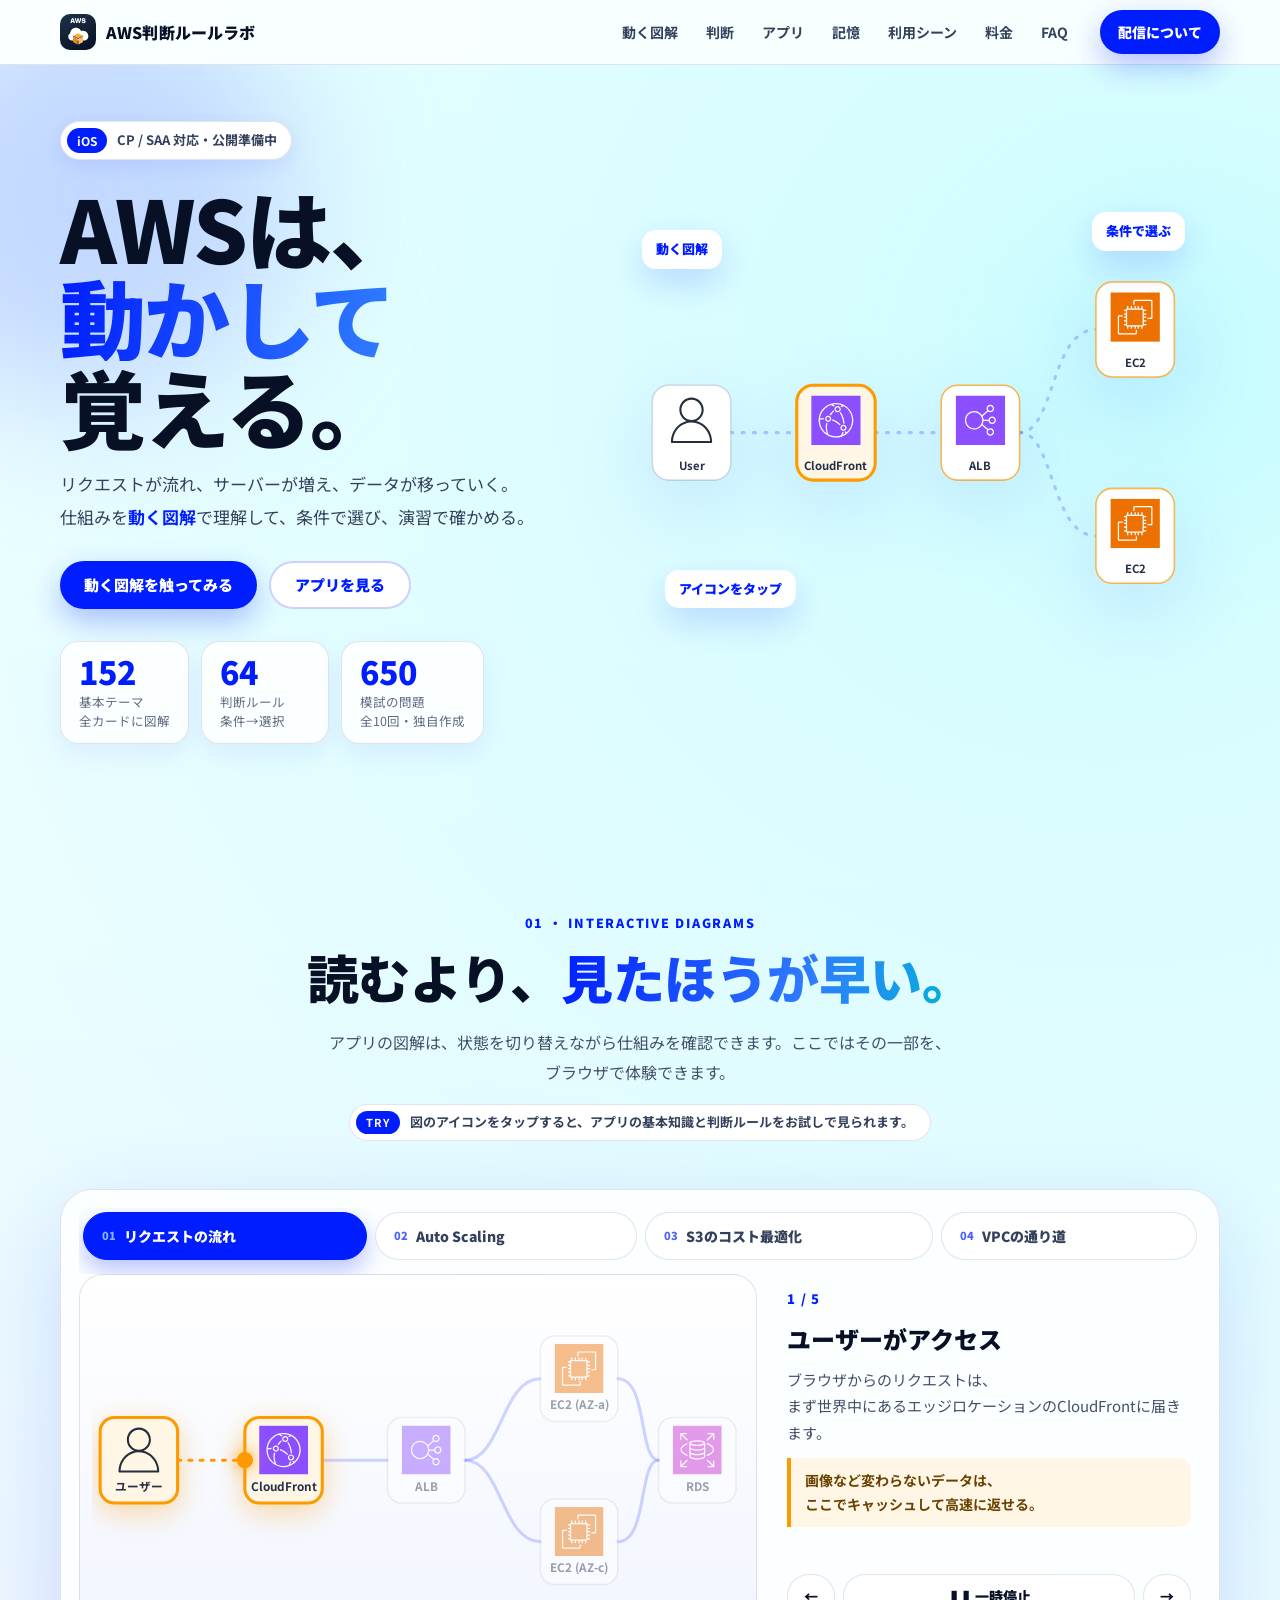
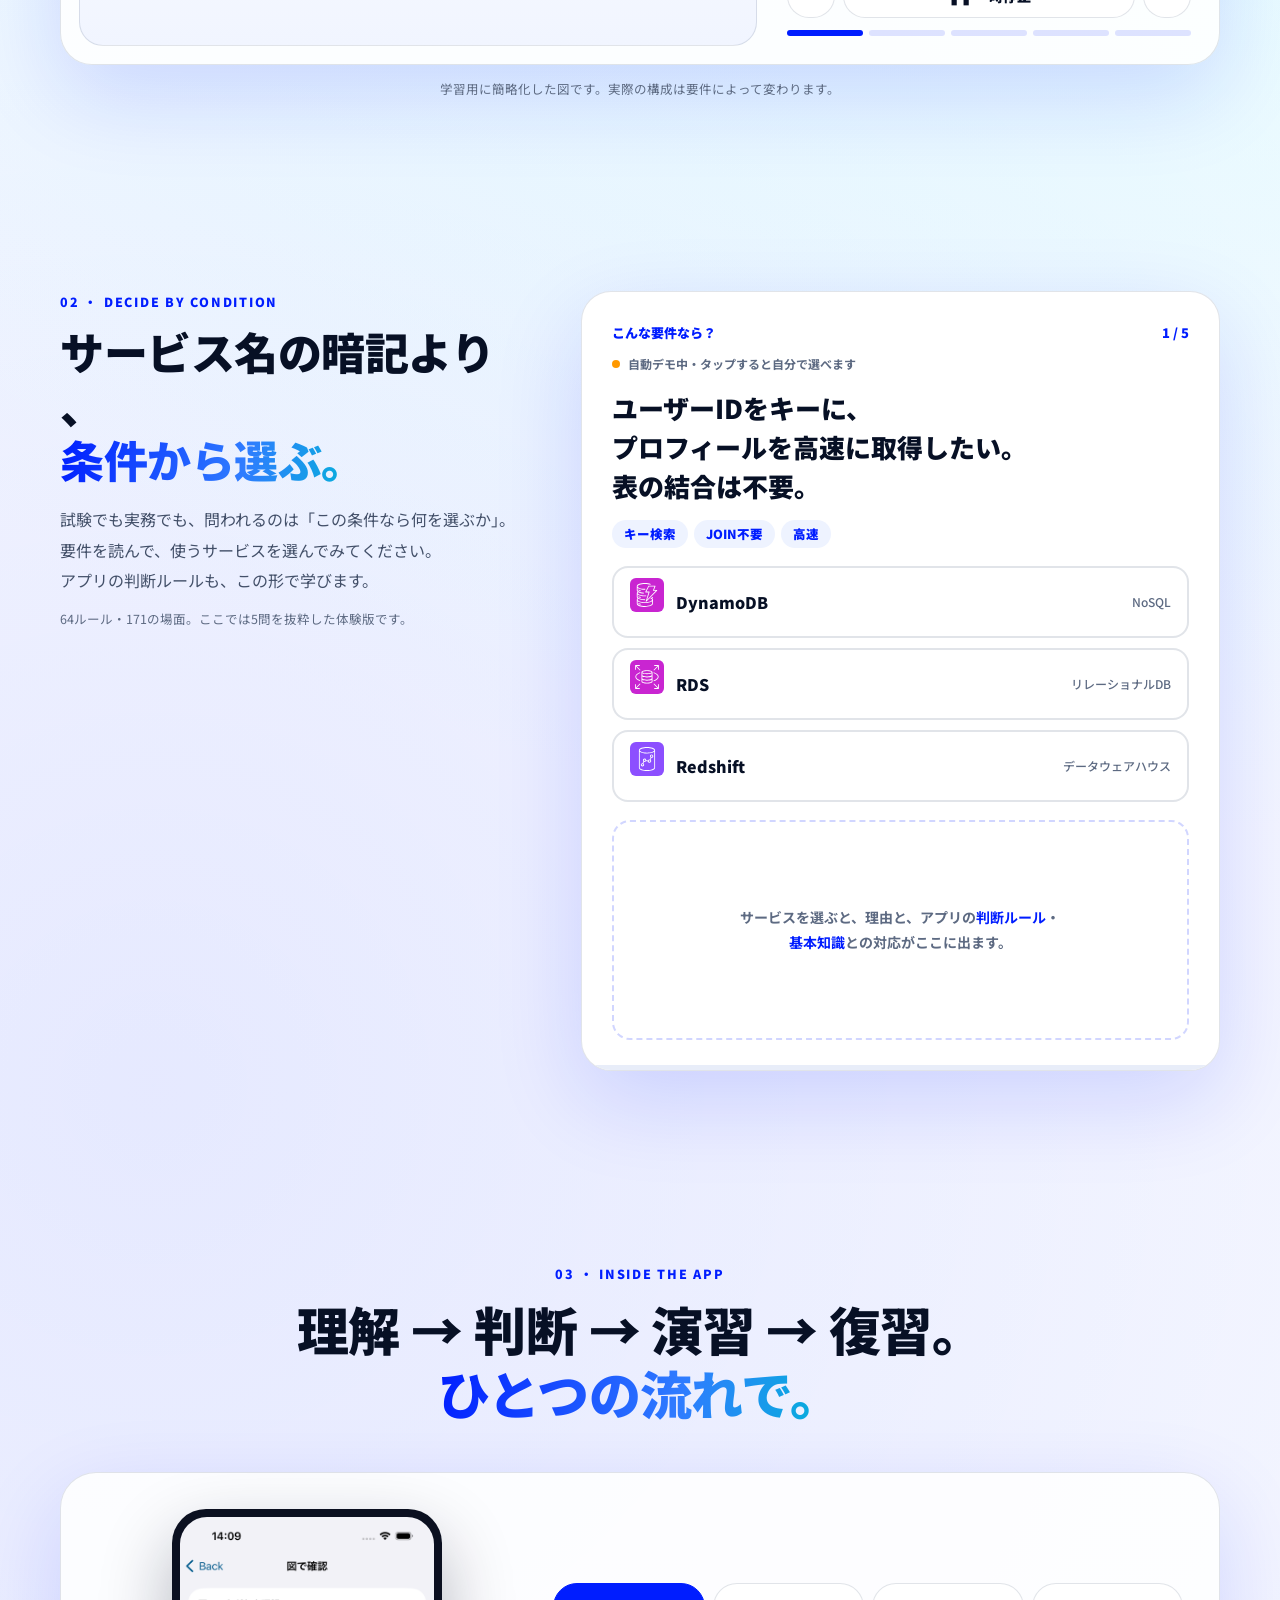
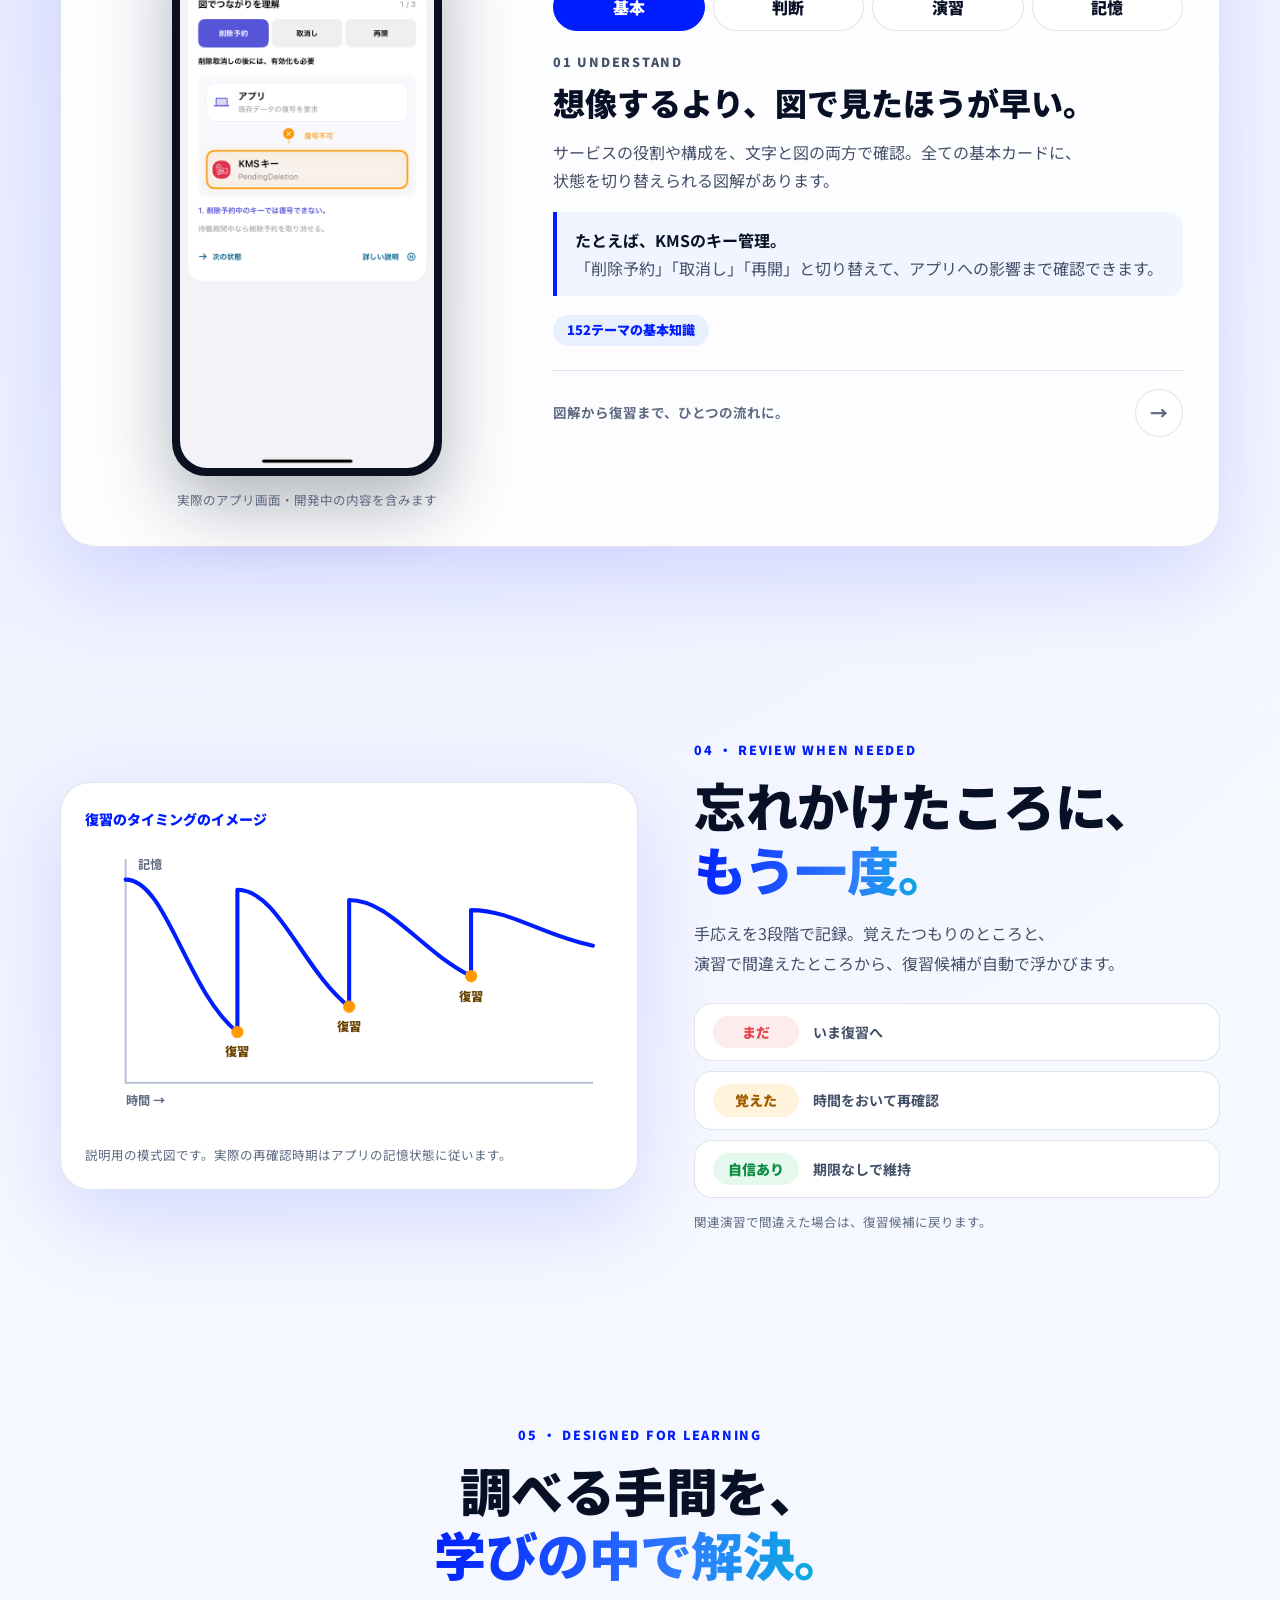
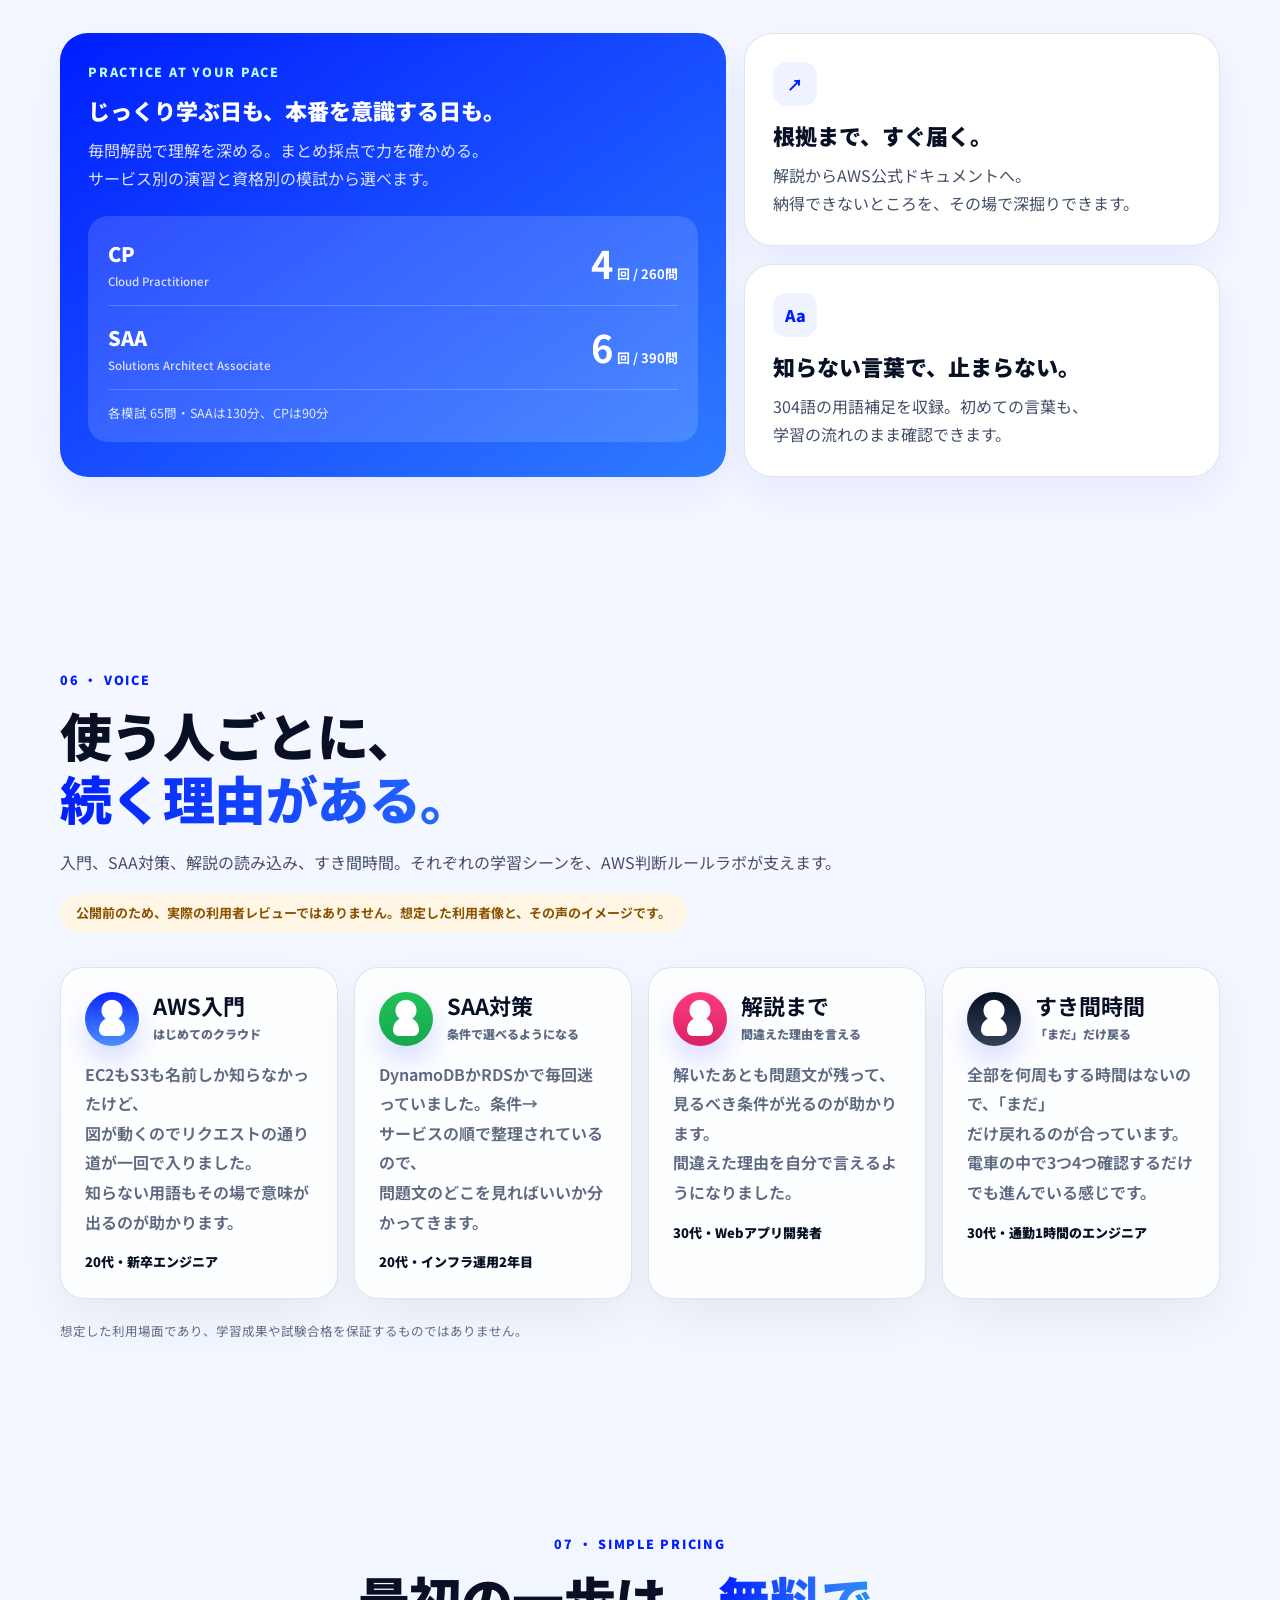
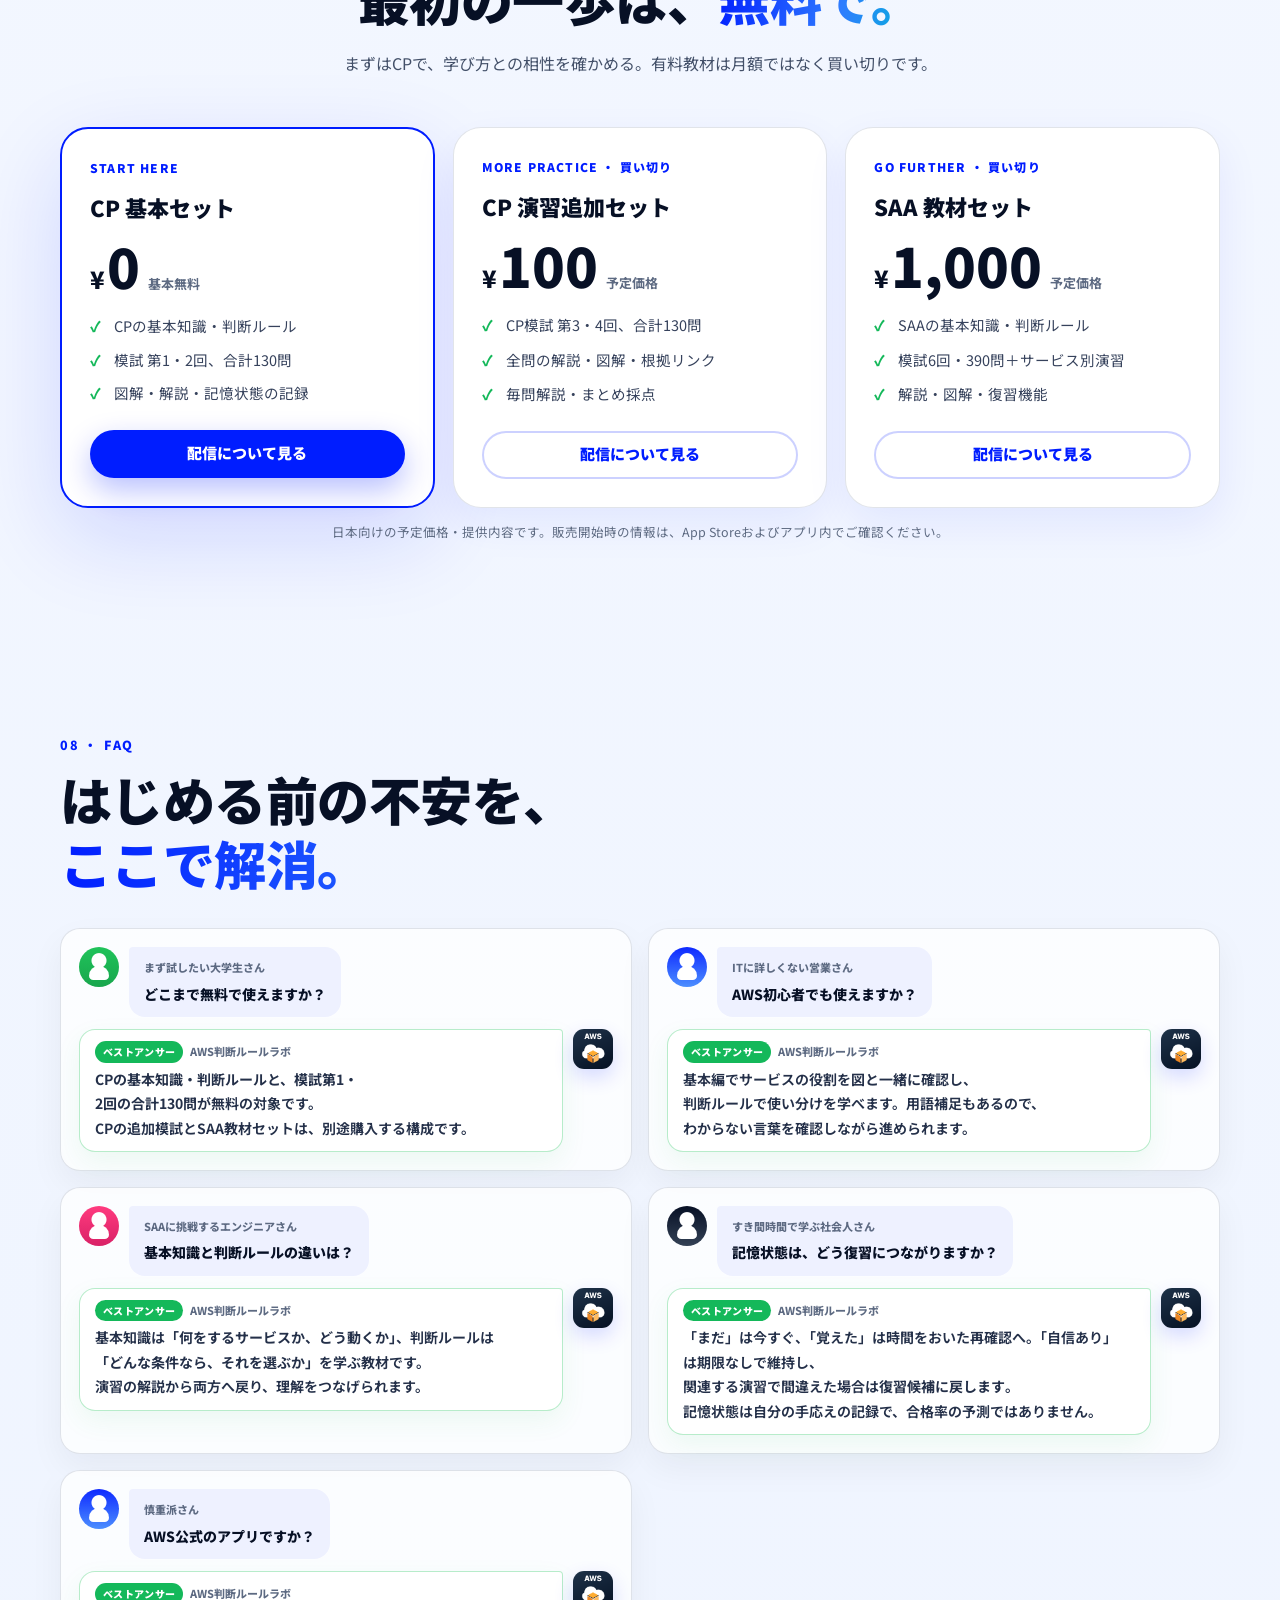
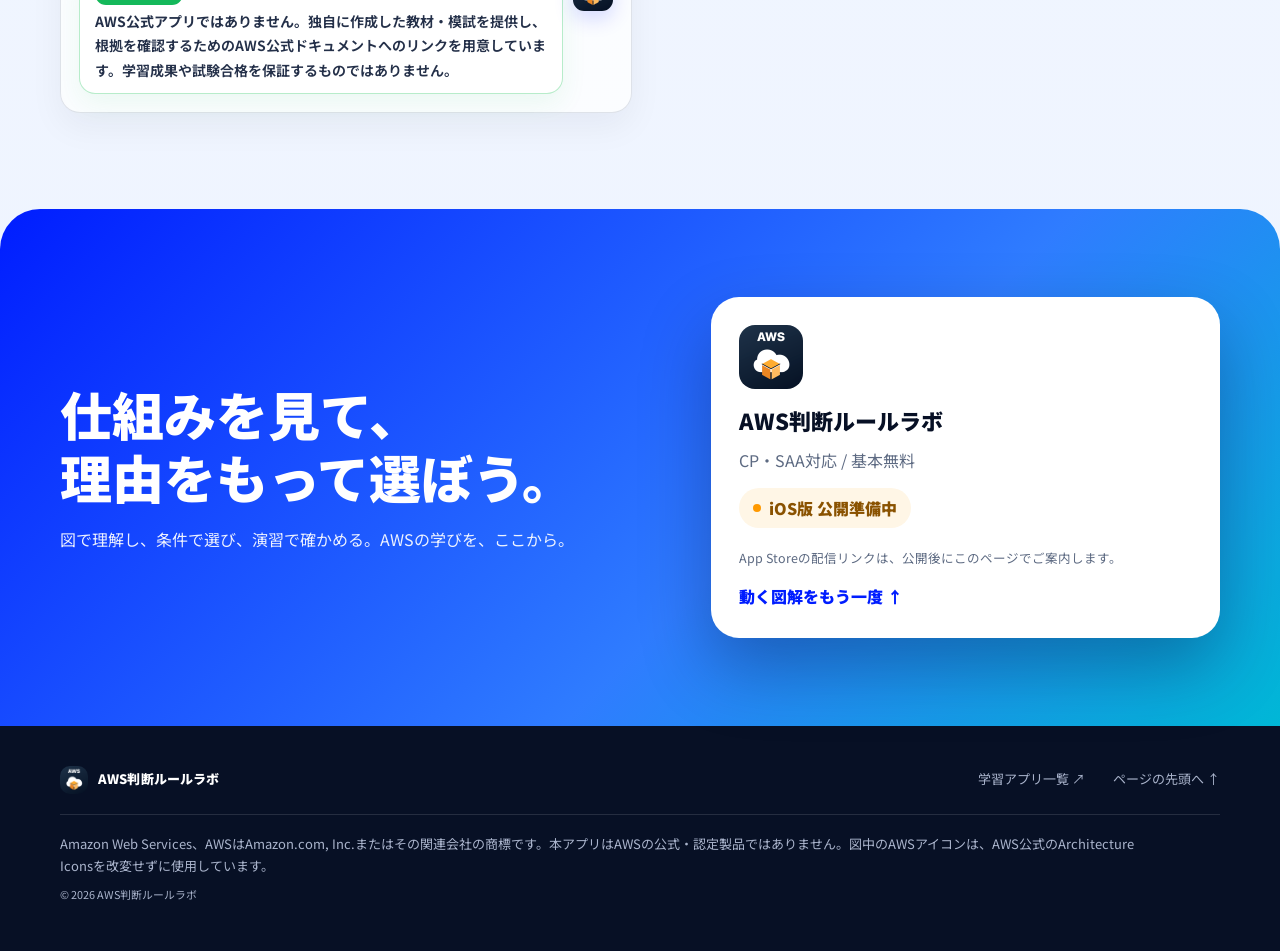
==== commit 3f1a6a9e: "Add icon trial panel (app basics/rules), fix quiz auto-advance on touch, en-style voices and FAQ cha" ====
--- a/aws/index.html
+++ b/aws/index.html
@@ -87,7 +87,7 @@
 </svg>
             <span class="chip c1">動く図解</span>
             <span class="chip c2">条件で選ぶ</span>
-            <span class="chip c3">解説→基本へ</span>
+            <span class="chip c3">アイコンをタップ</span>
           </div>
         </div>
       </section>
@@ -101,6 +101,7 @@
             <p class="section-lead">
               アプリの図解は、状態を切り替えながら仕組みを確認できます。ここではその一部を、ブラウザで体験できます。
             </p>
+            <p class="try-hint"><b>TRY</b>図のアイコンをタップすると、アプリの基本知識と判断ルールをお試しで見られます。</p>
           </header>
 
           <div class="lab-card reveal">
@@ -251,15 +252,15 @@
                 <p class="quiz-verdict" id="quiz-verdict"></p>
                 <p class="qr-why" id="quiz-why"></p>
                 <div class="qr-cards">
-                  <div class="qr-card rule">
-                    <span class="k">アプリの判断ルール</span>
+                  <button type="button" class="qr-card rule" id="qr-rule-btn">
+                    <span class="k">アプリの判断ルール<em>お試しで見る →</em></span>
                     <strong id="qr-rule"></strong>
                     <span class="d" id="qr-rule-sum"></span>
-                  </div>
-                  <div class="qr-card basic">
-                    <span class="k">アプリの基本知識</span>
+                  </button>
+                  <button type="button" class="qr-card basic" id="qr-basic-btn">
+                    <span class="k">アプリの基本知識<em>お試しで見る →</em></span>
                     <div class="b-row"><span id="qr-basic-icon"></span><div><strong id="qr-basic-name"></strong><span class="d" id="qr-basic-desc"></span></div></div>
-                  </div>
+                  </button>
                 </div>
                 <button type="button" class="button" id="quiz-next">次の問題へ</button>
               </div>
@@ -394,63 +395,47 @@
       <!-- VOICE -->
       <section class="section voice" id="voice">
         <div class="wrap">
-          <header class="section-head center reveal">
+          <header class="section-head reveal">
             <p class="eyebrow">06 ・ VOICE</p>
-            <h2>使う人ごとに、<span class="grad">続く理由がある。</span></h2>
-            <p class="section-lead">入門、社内の会話、SAA対策、すき間時間。それぞれの学習シーンを、アプリが支えます。</p>
+            <h2><span>使う人ごとに、</span><span class="grad">続く理由がある。</span></h2>
+            <p class="section-lead">入門、SAA対策、解説の読み込み、すき間時間。それぞれの学習シーンを、AWS判断ルールラボが支えます。</p>
             <p class="notice">公開前のため、実際の利用者レビューではありません。想定した利用者像と、その声のイメージです。</p>
           </header>
           <div class="review-grid">
             <article class="reveal">
               <div class="review-head">
-                <div class="review-avatar p-blue" aria-hidden="true"></div>
+                <div class="review-avatar business-person" aria-hidden="true"></div>
                 <div><strong>AWS入門</strong><small>はじめてのクラウド</small></div>
               </div>
-              <p>EC2もS3も名前しか知らなかったけど、図が動くのでリクエストの通り道が一回で入りました。知らない用語もその場で意味が出るので、調べて止まらないのがありがたいです。</p>
+              <p>EC2もS3も名前しか知らなかったけど、図が動くのでリクエストの通り道が一回で入りました。知らない用語もその場で意味が出るのが助かります。</p>
               <span>20代・新卒エンジニア</span>
             </article>
             <article class="reveal">
               <div class="review-head">
-                <div class="review-avatar p-orange" aria-hidden="true"></div>
-                <div><strong>社内の会話</strong><small>用語についていく</small></div>
-              </div>
-              <p>打ち合わせでALBやリージョンが出ても全体像がつながらなかったので、まず無料の基本を一通り見ました。図で流れをつかめて、会話の中身が分かるようになってきました。</p>
-              <span>20代・IT企業の営業</span>
+                <div class="review-avatar student-person" aria-hidden="true"></div>
+                <div><strong>SAA対策</strong><small>条件で選べるようになる</small></div>
+              </div>
+              <p>DynamoDBかRDSかで毎回迷っていました。条件→サービスの順で整理されているので、問題文のどこを見ればいいか分かってきます。</p>
+              <span>20代・インフラ運用2年目</span>
             </article>
             <article class="reveal">
               <div class="review-head">
-                <div class="review-avatar p-purple" aria-hidden="true"></div>
-                <div><strong>SAA対策</strong><small>選べるようになる</small></div>
-              </div>
-              <p>DynamoDBかRDSか、といった「どっちを選ぶ？」で毎回迷っていました。条件→サービスの順で整理されているので、問題文のどこを見ればいいかが少しずつ分かってきます。</p>
-              <span>20代・インフラ運用</span>
+                <div class="review-avatar speaker-person" aria-hidden="true"></div>
+                <div><strong>解説まで</strong><small>間違えた理由を言える</small></div>
+              </div>
+              <p>解いたあとも問題文が残って、見るべき条件が光るのが助かります。間違えた理由を自分で言えるようになりました。</p>
+              <span>30代・Webアプリ開発者</span>
             </article>
             <article class="reveal">
               <div class="review-head">
-                <div class="review-avatar p-teal" aria-hidden="true"></div>
-                <div><strong>解説まで</strong><small>間違えた理由を言える</small></div>
-              </div>
-              <p>解いたあとも問題文が残って、見るべき条件が光るのが助かります。「可用性の条件を見落とした」と自分で言えるようになって、そのまま基本に戻れるのも楽です。</p>
-              <span>30代・Webアプリ開発者</span>
-            </article>
-            <article class="reveal">
-              <div class="review-head">
-                <div class="review-avatar p-green" aria-hidden="true"></div>
+                <div class="review-avatar exam-person" aria-hidden="true"></div>
                 <div><strong>すき間時間</strong><small>「まだ」だけ戻る</small></div>
               </div>
-              <p>全部を何周もする時間はないので、「まだ」のところだけ戻れるのが合っています。電車の中で3つ4つ確認するだけでも、前に進んでいる感じがあります。</p>
+              <p>全部を何周もする時間はないので、「まだ」だけ戻れるのが合っています。電車の中で3つ4つ確認するだけでも進んでいる感じです。</p>
               <span>30代・通勤1時間のエンジニア</span>
             </article>
-            <article class="reveal">
-              <div class="review-head">
-                <div class="review-avatar p-red" aria-hidden="true"></div>
-                <div><strong>まず無料で</strong><small>合うか確かめてから</small></div>
-              </div>
-              <p>サブスクだと続くか不安でしたが、基本とCP模試130問が無料で、追加は買い切り。まず触って合うか確かめて、必要になったら足せるのが気楽です。</p>
-              <span>20代・情報系の大学生</span>
-            </article>
-          </div>
-          <p class="fine center">想定した利用場面であり、学習成果や試験合格を保証するものではありません。</p>
+          </div>
+          <p class="fine">想定した利用場面であり、学習成果や試験合格を保証するものではありません。</p>
         </div>
       </section>
 
@@ -491,22 +476,67 @@
 
       <!-- FAQ -->
       <section class="section faq" id="faq">
-        <div class="wrap faq-grid">
+        <div class="wrap">
           <header class="section-head reveal">
-            <p class="eyebrow">08 ・ QUESTIONS</p>
-            <h2>気になること。</h2>
-          </header>
-          <div class="faq-list reveal">
-            <details><summary>どこまで無料で使えますか？<i aria-hidden="true">+</i></summary><p>CPの基本知識・判断ルールと、模試第1・2回の合計130問が無料の対象です。CPの追加模試とSAA教材セットは、別途購入する構成です。</p></details>
-            <details><summary>AWS初心者でも使えますか？<i aria-hidden="true">+</i></summary><p>基本編でサービスの役割を図と一緒に確認し、判断ルールで使い分けを学べます。用語補足もあるので、わからない言葉を確認しながら進められます。</p></details>
-            <details><summary>基本知識と判断ルールの違いは？<i aria-hidden="true">+</i></summary><p>基本知識は「何をするサービスか、どう動くか」を学ぶ教材。判断ルールは「どんな条件なら、それを選ぶか」を学ぶ教材です。演習の解説から両方へ戻り、理解をつなげられます。</p></details>
-            <details><summary>記憶状態は、どう復習につながりますか？<i aria-hidden="true">+</i></summary><p>「まだ」は今すぐ、「覚えた」は時間をおいた再確認へ。「自信あり」は期限なしで維持し、関連する演習で間違えた場合は復習候補に戻します。記憶状態は自分の手応えの記録で、合格率の予測ではありません。</p></details>
-            <details><summary>AWS公式のアプリですか？<i aria-hidden="true">+</i></summary><p>AWS公式アプリではありません。独自に作成した教材・模試を提供し、根拠を確認するためのAWS公式ドキュメントへのリンクを用意しています。学習成果や試験合格を保証するものではありません。</p></details>
-          </div>
-        </div>
-      </section>
-
-      <!-- START -->
+            <p class="eyebrow">08 ・ FAQ</p>
+            <h2><span>はじめる前の不安を、</span><span class="grad">ここで解消。</span></h2>
+          </header>
+          <div class="faq-chat">
+            <article class="faq-item reveal">
+              <div class="faq-q">
+                <i class="review-avatar student-person" aria-hidden="true"></i>
+                <div class="faq-bubble question"><small>まず試したい大学生さん</small><p>どこまで無料で使えますか？</p></div>
+              </div>
+              <div class="faq-a">
+                <div class="faq-bubble answer"><small><b>ベストアンサー</b>AWS判断ルールラボ</small><p><strong>CPの基本知識・判断ルールと、模試第1・2回の合計130問</strong>が無料の対象です。CPの追加模試とSAA教材セットは、別途購入する構成です。</p></div>
+                <img src="./assets/app-icon.png" width="40" height="40" alt="" aria-hidden="true" />
+              </div>
+            </article>
+            <article class="faq-item reveal">
+              <div class="faq-q">
+                <i class="review-avatar business-person" aria-hidden="true"></i>
+                <div class="faq-bubble question"><small>ITに詳しくない営業さん</small><p>AWS初心者でも使えますか？</p></div>
+              </div>
+              <div class="faq-a">
+                <div class="faq-bubble answer"><small><b>ベストアンサー</b>AWS判断ルールラボ</small><p>基本編でサービスの役割を<strong>図と一緒に</strong>確認し、判断ルールで使い分けを学べます。用語補足もあるので、わからない言葉を確認しながら進められます。</p></div>
+                <img src="./assets/app-icon.png" width="40" height="40" alt="" aria-hidden="true" />
+              </div>
+            </article>
+            <article class="faq-item reveal">
+              <div class="faq-q">
+                <i class="review-avatar speaker-person" aria-hidden="true"></i>
+                <div class="faq-bubble question"><small>SAAに挑戦するエンジニアさん</small><p>基本知識と判断ルールの違いは？</p></div>
+              </div>
+              <div class="faq-a">
+                <div class="faq-bubble answer"><small><b>ベストアンサー</b>AWS判断ルールラボ</small><p>基本知識は<strong>「何をするサービスか、どう動くか」</strong>、判断ルールは<strong>「どんな条件なら、それを選ぶか」</strong>を学ぶ教材です。演習の解説から両方へ戻り、理解をつなげられます。</p></div>
+                <img src="./assets/app-icon.png" width="40" height="40" alt="" aria-hidden="true" />
+              </div>
+            </article>
+            <article class="faq-item reveal">
+              <div class="faq-q">
+                <i class="review-avatar exam-person" aria-hidden="true"></i>
+                <div class="faq-bubble question"><small>すき間時間で学ぶ社会人さん</small><p>記憶状態は、どう復習につながりますか？</p></div>
+              </div>
+              <div class="faq-a">
+                <div class="faq-bubble answer"><small><b>ベストアンサー</b>AWS判断ルールラボ</small><p>「まだ」は今すぐ、「覚えた」は時間をおいた再確認へ。「自信あり」は期限なしで維持し、関連する演習で間違えた場合は<strong>復習候補に戻します</strong>。記憶状態は自分の手応えの記録で、合格率の予測ではありません。</p></div>
+                <img src="./assets/app-icon.png" width="40" height="40" alt="" aria-hidden="true" />
+              </div>
+            </article>
+            <article class="faq-item reveal">
+              <div class="faq-q">
+                <i class="review-avatar business-person" aria-hidden="true"></i>
+                <div class="faq-bubble question"><small>慎重派さん</small><p>AWS公式のアプリですか？</p></div>
+              </div>
+              <div class="faq-a">
+                <div class="faq-bubble answer"><small><b>ベストアンサー</b>AWS判断ルールラボ</small><p><strong>AWS公式アプリではありません。</strong>独自に作成した教材・模試を提供し、根拠を確認するためのAWS公式ドキュメントへのリンクを用意しています。学習成果や試験合格を保証するものではありません。</p></div>
+                <img src="./assets/app-icon.png" width="40" height="40" alt="" aria-hidden="true" />
+              </div>
+            </article>
+          </div>
+        </div>
+      </section>
+
+            <!-- START -->
       <section class="start" id="start">
         <div class="wrap start-inner reveal">
           <div>
@@ -525,6 +555,9 @@
       </section>
     </main>
 
+    <dialog id="trial" class="trial" aria-labelledby="trial-title">
+      <div class="tr-inner" id="trial-inner"></div>
+    </dialog>
     <footer class="footer">
       <div class="wrap footer-in">
         <a class="brand" href="#top"><img src="./assets/app-icon.png" width="28" height="28" loading="lazy" alt="" /><span>AWS判断ルールラボ</span></a>
--- a/aws/styles.css
+++ b/aws/styles.css
@@ -363,7 +363,7 @@
 
 /* voice: same card language as en/ */
 .notice { display: inline-block; margin-top: 16px; padding: 8px 16px; border-radius: 999px; background: #fff6e6; color: #8a5200; font-size: 13px; font-weight: 700; }
-.review-grid { display: grid; grid-template-columns: repeat(3, 1fr); gap: 16px; }
+.review-grid { display: grid; grid-template-columns: repeat(4, 1fr); gap: 16px; }
 .review-grid article { display: grid; align-content: start; gap: 14px; padding: 24px; background: rgba(255, 255, 255, 0.84); border: 1px solid var(--line); border-radius: 24px; box-shadow: 0 18px 48px rgba(7, 16, 37, 0.06); }
 .review-grid p { margin: 0; color: var(--muted); font-weight: 650; line-height: 1.85; text-wrap: pretty; }
 .review-head { display: flex; align-items: center; gap: 14px; }
@@ -412,3 +412,101 @@
 .sc-ec2 use { opacity: 0.35; }
 .sc-ec2 rect { stroke-dasharray: 5 5; }
 .sc-ec2.on rect { stroke-dasharray: none; }
+
+/* voice: avatars + 4 columns exactly like en/ */
+.review-avatar.business-person { --c1: rgba(0, 29, 255, 0.95); --c2: rgba(47, 124, 255, 0.86); }
+.review-avatar.student-person { --c1: #20c35a; --c2: #18a64d; }
+.review-avatar.speaker-person { --c1: #ff3b7f; --c2: #d92166; }
+.review-avatar.exam-person { --c1: #071025; --c2: #334155; }
+.voice .section-head, .faq .section-head { max-width: 820px; margin-bottom: 34px; }
+.voice .section-head h2 span, .faq .section-head h2 span { display: block; }
+.voice .fine { margin-top: 22px; }
+@media (max-width: 1100px) { .review-grid { grid-template-columns: 1fr 1fr; } }
+@media (max-width: 640px) { .review-grid { grid-template-columns: 1fr; } }
+
+/* faq: chat bubbles like en/ */
+.faq-chat { display: grid; grid-template-columns: repeat(2, minmax(0, 1fr)); gap: 16px; }
+.faq-item { display: grid; gap: 12px; padding: 18px; border-radius: 20px; background: rgba(255, 255, 255, 0.75); border: 1px solid var(--line); box-shadow: 0 14px 34px rgba(7, 16, 37, 0.05); align-content: start; }
+.faq-q, .faq-a { display: flex; gap: 10px; align-items: flex-start; }
+.faq-a { justify-content: flex-end; }
+.faq-q .review-avatar { width: 40px; height: 40px; box-shadow: none; }
+.faq-q .review-avatar::after { left: 10px; right: 10px; bottom: 7px; height: 14px; }
+.faq-q .review-avatar { background: radial-gradient(circle at 50% 34%, white 0 7px, transparent 8px), linear-gradient(180deg, var(--c1), var(--c2)); }
+.faq-a img { flex: 0 0 auto; width: 40px; height: 40px; border-radius: 11px; box-shadow: 0 8px 20px rgba(0, 29, 255, 0.16); }
+.faq-bubble { padding: 11px 15px; min-width: 0; }
+.faq-bubble small { display: flex; align-items: center; gap: 7px; margin-bottom: 4px; font-size: 11px; font-weight: 800; color: var(--muted); }
+.faq-bubble small b { padding: 2px 8px; border-radius: 999px; background: var(--green); color: #fff; font-size: 10px; font-weight: 900; letter-spacing: 0.03em; }
+.faq-bubble p { margin: 0; font-size: 14px; font-weight: 700; line-height: 1.75; color: var(--ink); text-wrap: pretty; }
+.faq-bubble.question { background: #eef1ff; border-radius: 4px 16px 16px 16px; }
+.faq-bubble.question p { font-weight: 850; }
+.faq-bubble.answer { background: #fff; border: 1px solid rgba(32, 195, 90, 0.32); border-radius: 16px 4px 16px 16px; box-shadow: 0 10px 26px rgba(32, 195, 90, 0.08); }
+.faq-bubble.answer p { font-weight: 650; color: #243049; }
+@media (max-width: 980px) { .faq-chat { grid-template-columns: 1fr; } }
+
+/* clickable icons + trial panel */
+.try-hint { display: inline-flex; align-items: center; gap: 10px; margin-top: 16px; padding: 6px 16px 6px 6px; border-radius: 999px; background: #fff; border: 1px solid var(--line); font-size: 13px; font-weight: 700; color: #34415c; text-align: left; }
+.try-hint b { background: var(--blue); color: #fff; padding: 2px 10px; border-radius: 999px; font-size: 11px; letter-spacing: 0.08em; }
+.clickable { cursor: pointer; }
+.clickable:hover > rect, .clickable:focus-visible > rect { stroke: var(--blue) !important; stroke-width: 3; }
+.clickable:focus-visible { outline: none; }
+.clickable:hover { filter: drop-shadow(0 6px 12px rgba(0, 29, 255, 0.22)); }
+.qr-card { text-align: left; font: inherit; cursor: pointer; transition: border-color 0.2s, transform 0.2s; }
+.qr-card:hover { border-color: var(--blue); transform: translateY(-2px); }
+.qr-card .k { display: flex; justify-content: space-between; gap: 8px; }
+.qr-card .k em { font-style: normal; color: var(--blue); letter-spacing: 0; }
+
+.trial { border: 0; padding: 0; width: min(760px, calc(100% - 24px)); max-height: min(88vh, 860px); border-radius: 28px; background: #fff; color: var(--ink); box-shadow: 0 40px 120px rgba(7, 16, 37, 0.4); overflow: hidden; }
+.trial[open] { display: flex; animation: rise 0.35s ease both; }
+.trial::backdrop { background: rgba(7, 16, 37, 0.55); backdrop-filter: blur(4px); }
+.tr-inner { display: flex; flex-direction: column; width: 100%; min-height: 0; max-height: min(88vh, 860px); }
+.tr-head { display: flex; gap: 16px; align-items: flex-start; padding: 24px 24px 12px; }
+.tr-ico { flex: none; width: 64px; height: 64px; border-radius: 14px; overflow: hidden; box-shadow: 0 10px 24px rgba(7, 16, 37, 0.14); }
+.tr-ico svg { display: block; width: 100%; height: 100%; }
+.tr-title { flex: 1; min-width: 0; }
+.tr-cat { font-size: 11.5px; font-weight: 900; letter-spacing: 0.08em; color: var(--blue); }
+.tr-title h3 { font-size: 24px; line-height: 1.3; font-weight: 900; }
+.tr-desc { font-size: 13.5px; color: var(--muted); font-weight: 700; }
+.tr-close { flex: none; width: 44px; height: 44px; border-radius: 50%; border: 1px solid var(--line); background: #fff; font-size: 22px; line-height: 1; }
+.tr-close:hover { border-color: var(--blue); color: var(--blue); }
+.tr-tabs { display: flex; gap: 8px; padding: 0 24px 12px; }
+.tr-tabs button { flex: 1; min-height: 46px; border-radius: 999px; border: 1px solid var(--line); background: #fff; font-weight: 900; display: inline-flex; align-items: center; justify-content: center; gap: 8px; }
+.tr-tabs button i { font-style: normal; font-size: 11px; padding: 1px 8px; border-radius: 999px; background: #eef3ff; color: var(--blue); }
+.tr-tabs button[aria-selected="true"] { background: var(--blue); color: #fff; border-color: var(--blue); }
+.tr-tabs button[aria-selected="true"] i { background: rgba(255, 255, 255, 0.2); color: #fff; }
+.tr-body { flex: 1; min-height: 0; overflow: auto; padding: 4px 24px 20px; overscroll-behavior: contain; }
+.tr-panel { display: grid; gap: 12px; }
+.tr-chips { display: flex; gap: 6px; flex-wrap: wrap; }
+.tr-chip { min-height: 36px; padding: 0 14px; border-radius: 999px; border: 1px solid var(--line); background: #fff; font-size: 12.5px; font-weight: 700; }
+.tr-chip[aria-pressed="true"] { background: #eef3ff; border-color: var(--blue); color: var(--blue); }
+.tr-h { font-size: 18px; font-weight: 900; line-height: 1.5; }
+.tr-point { background: #f6f8ff; border-radius: 16px; padding: 14px 16px; }
+.tr-pt { font-size: 12.5px; font-weight: 900; color: var(--blue); margin-bottom: 6px; }
+.tr-point ul, .tr-when ul { display: grid; gap: 6px; }
+.tr-point li, .tr-when li { position: relative; padding-left: 16px; font-size: 14px; line-height: 1.75; color: #243049; }
+.tr-point li::before, .tr-when li::before { content: ""; position: absolute; left: 3px; top: 0.78em; width: 6px; height: 6px; border-radius: 50%; background: var(--blue-2); }
+.tr-cmp { display: grid; gap: 8px; }
+.tr-cmp-row { display: grid; gap: 2px; padding: 10px 14px; border: 1px solid var(--line); border-radius: 14px; }
+.tr-cmp-row strong { font-size: 14px; }
+.tr-cmp-row span { font-size: 13px; color: #243049; }
+.tr-cmp-row em { font-style: normal; font-size: 12.5px; color: #8a5200; }
+.tr-take { padding: 12px 16px; background: #fff6e6; border-left: 4px solid var(--orange); border-radius: 0 14px 14px 0; font-size: 14px; font-weight: 700; color: #5c3a00; }
+.tr-take b, .tr-trap b { display: block; font-size: 11.5px; letter-spacing: 0.08em; margin-bottom: 2px; }
+.tr-src { font-size: 13px; font-weight: 700; color: var(--blue); }
+.tr-rule { border: 1px solid var(--line); border-radius: 18px; padding: 16px; display: grid; gap: 8px; }
+.tr-rule.is-focus { border: 2px solid var(--blue); background: #f6f8ff; }
+.tr-sum { font-size: 14px; color: #243049; font-weight: 700; }
+.tr-k { display: inline-block; font-size: 11px; font-weight: 900; padding: 1px 10px; border-radius: 999px; margin-bottom: 4px; }
+.tr-k.ok { background: #e5f8ed; color: #0d8c43; }
+.tr-k.ng { background: #fdecec; color: var(--red); }
+.tr-trap { font-size: 13px; color: #5c3a00; background: #fff6e6; border-radius: 12px; padding: 8px 12px; }
+.tr-empty { padding: 28px 24px; color: var(--muted); font-weight: 700; text-align: center; }
+.tr-foot { display: flex; gap: 14px; align-items: center; justify-content: space-between; padding: 14px 24px; border-top: 1px solid var(--line); background: #f9faff; }
+.tr-foot p { font-size: 12.5px; color: var(--muted); font-weight: 700; line-height: 1.6; }
+.tr-foot .button { flex: none; }
+@media (max-width: 640px) {
+  .trial { width: 100%; max-height: 92vh; margin: auto 0 0; border-radius: 24px 24px 0 0; }
+  .tr-inner { max-height: 92vh; }
+  .tr-head, .tr-tabs, .tr-body, .tr-foot { padding-left: 16px; padding-right: 16px; }
+  .tr-foot { flex-direction: column; align-items: stretch; text-align: center; }
+}
+@media (prefers-reduced-motion: reduce) { .trial[open] { animation: none; } }
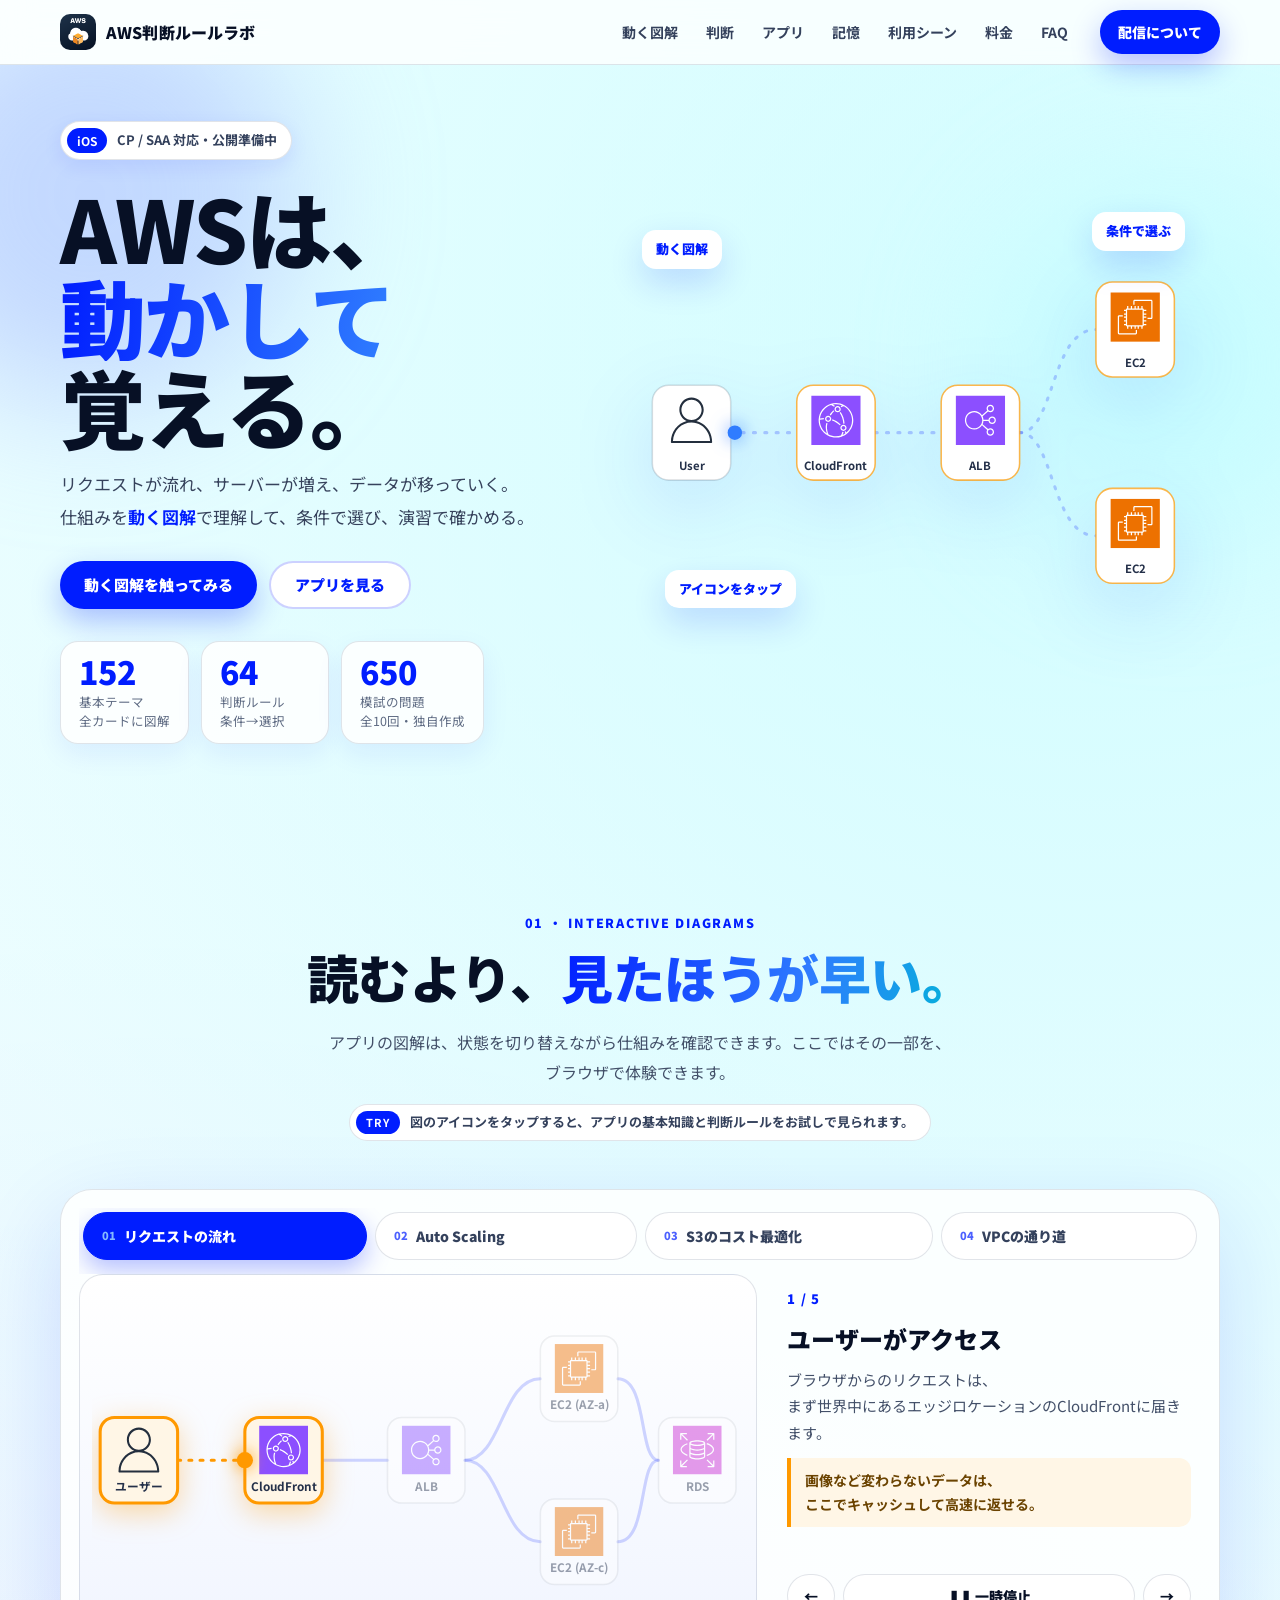
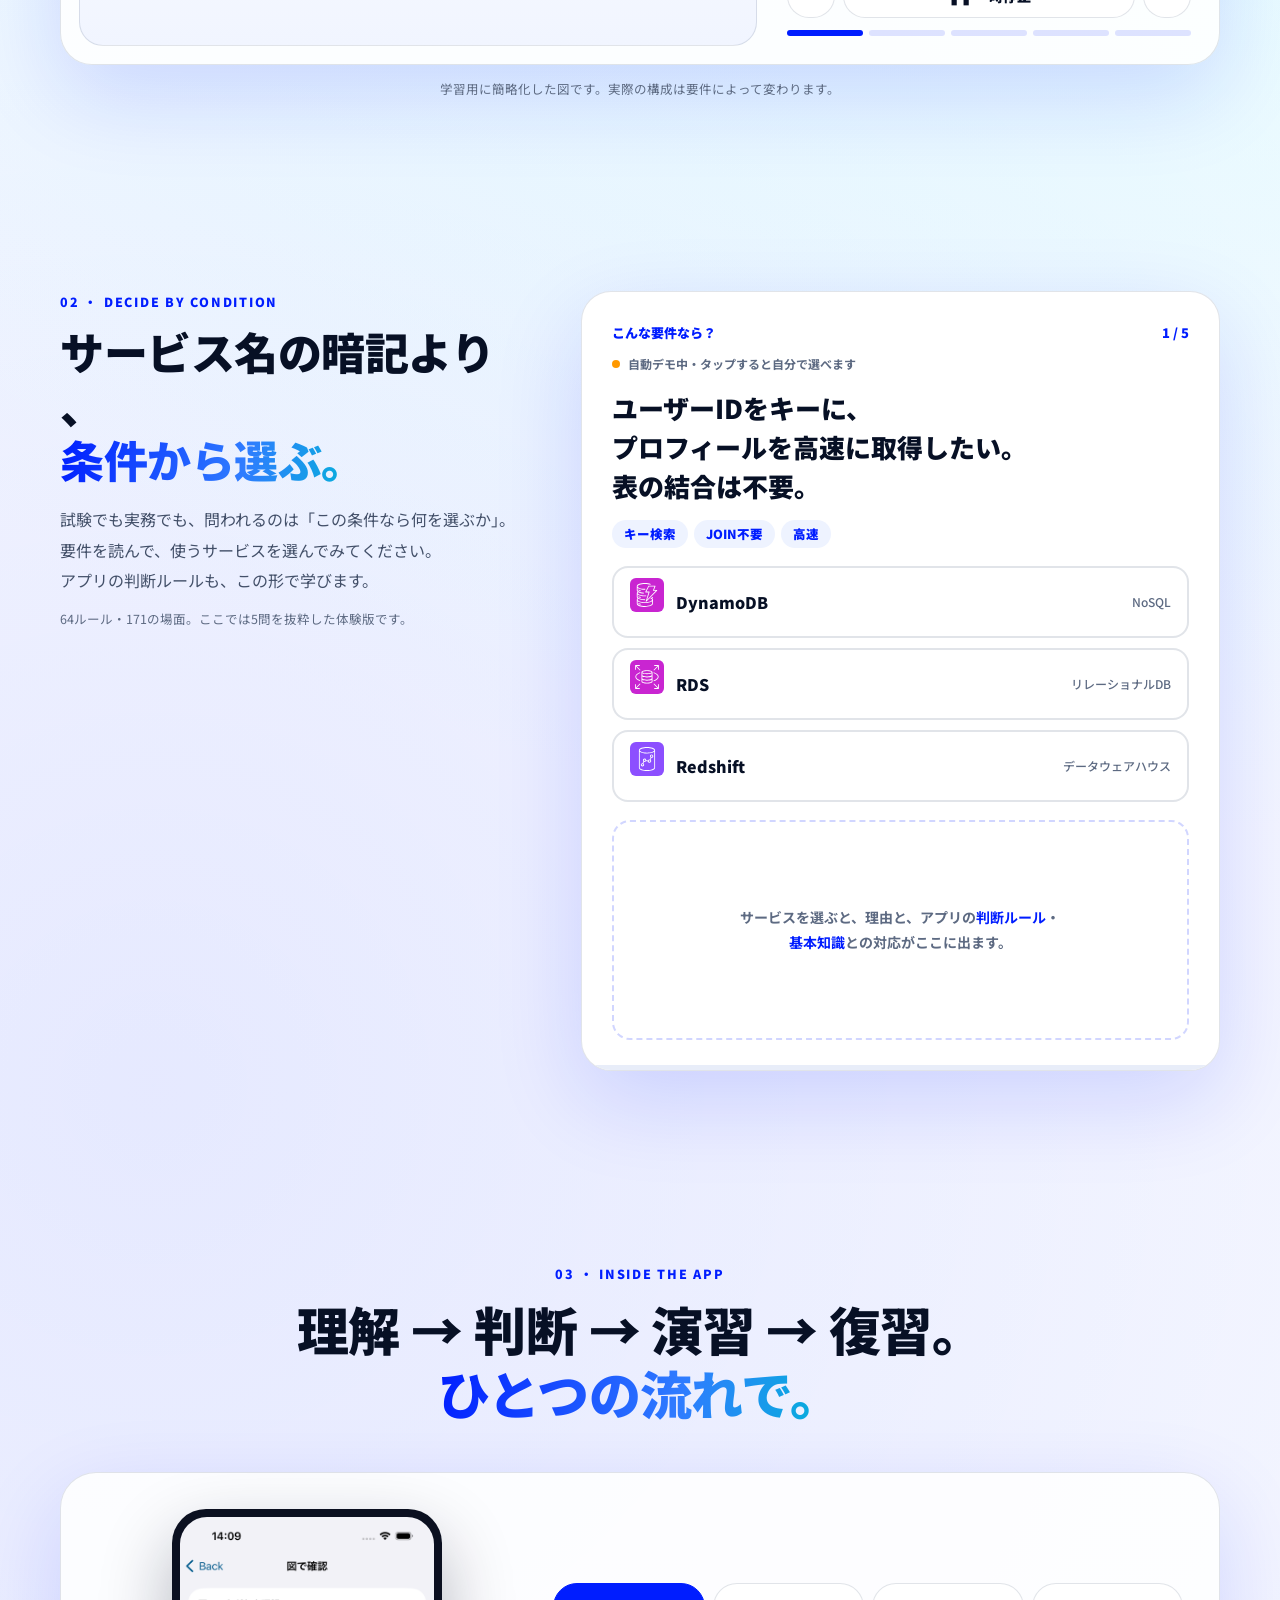
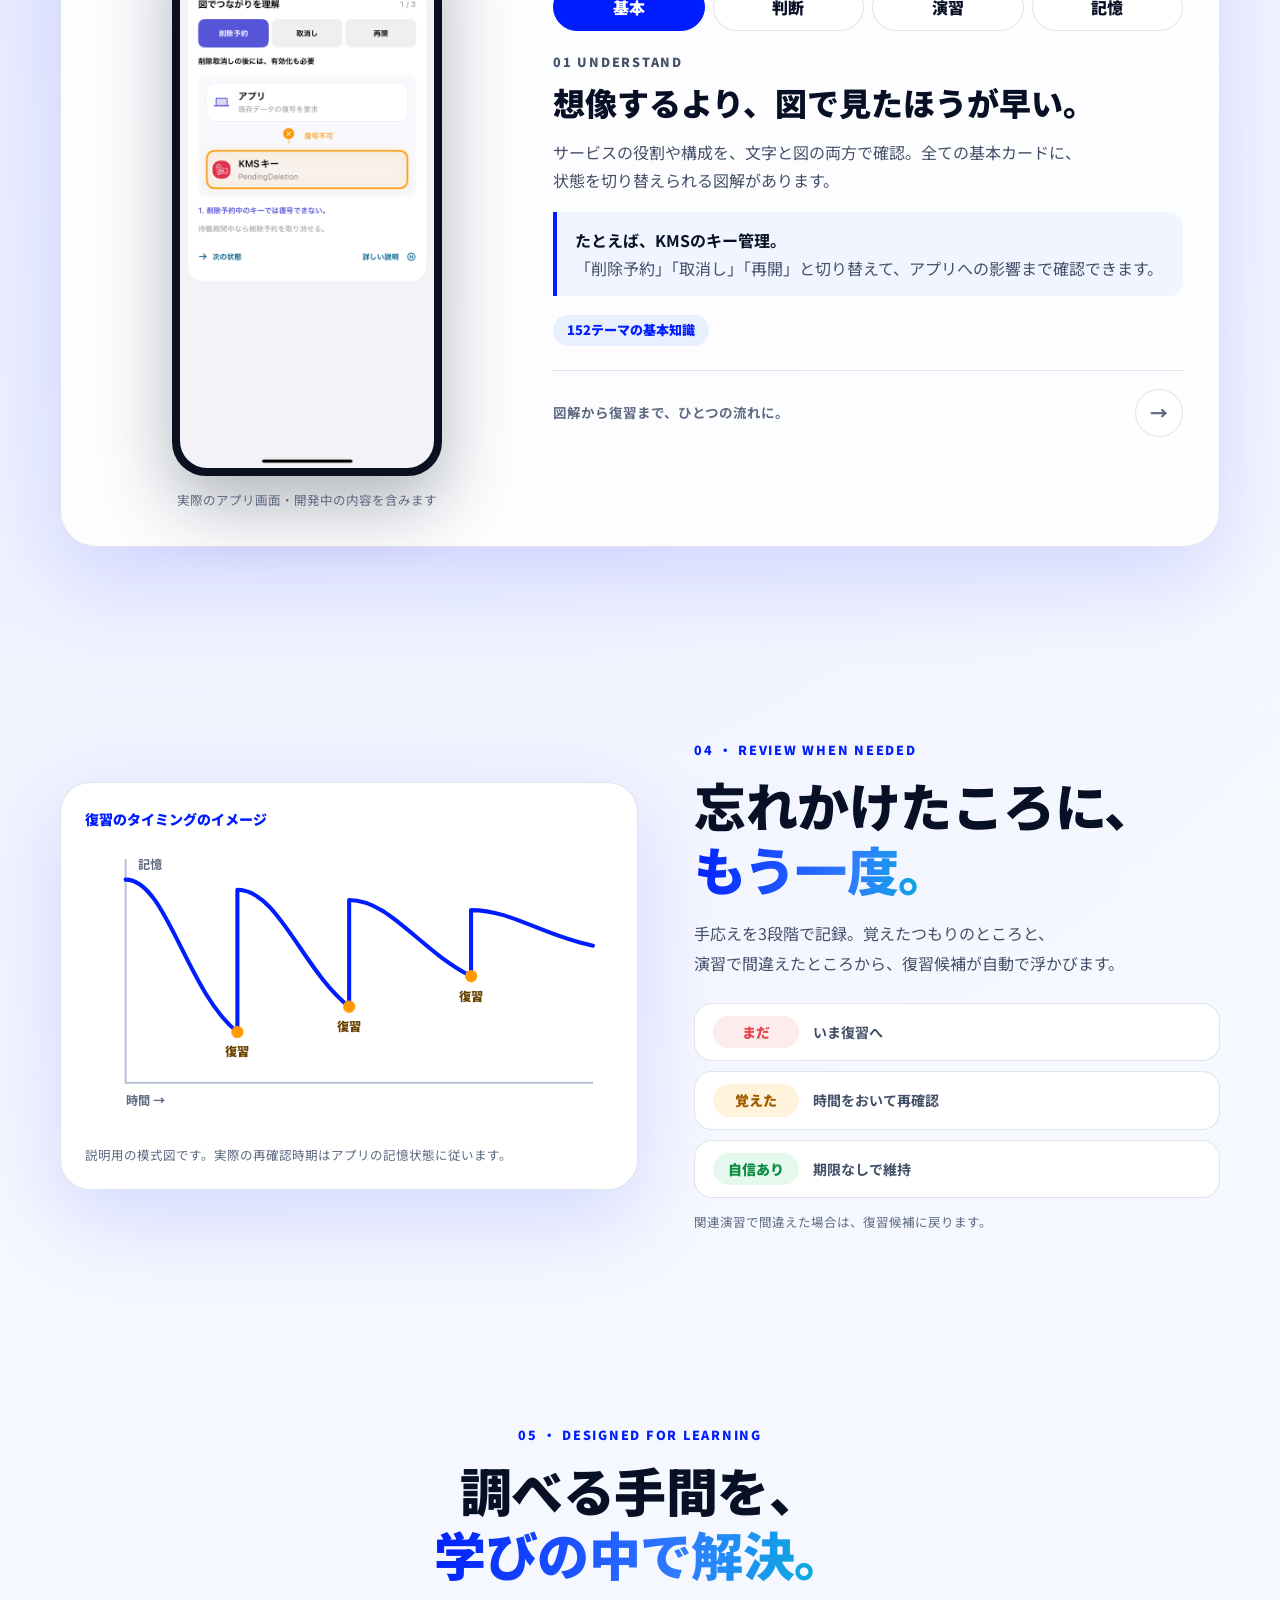
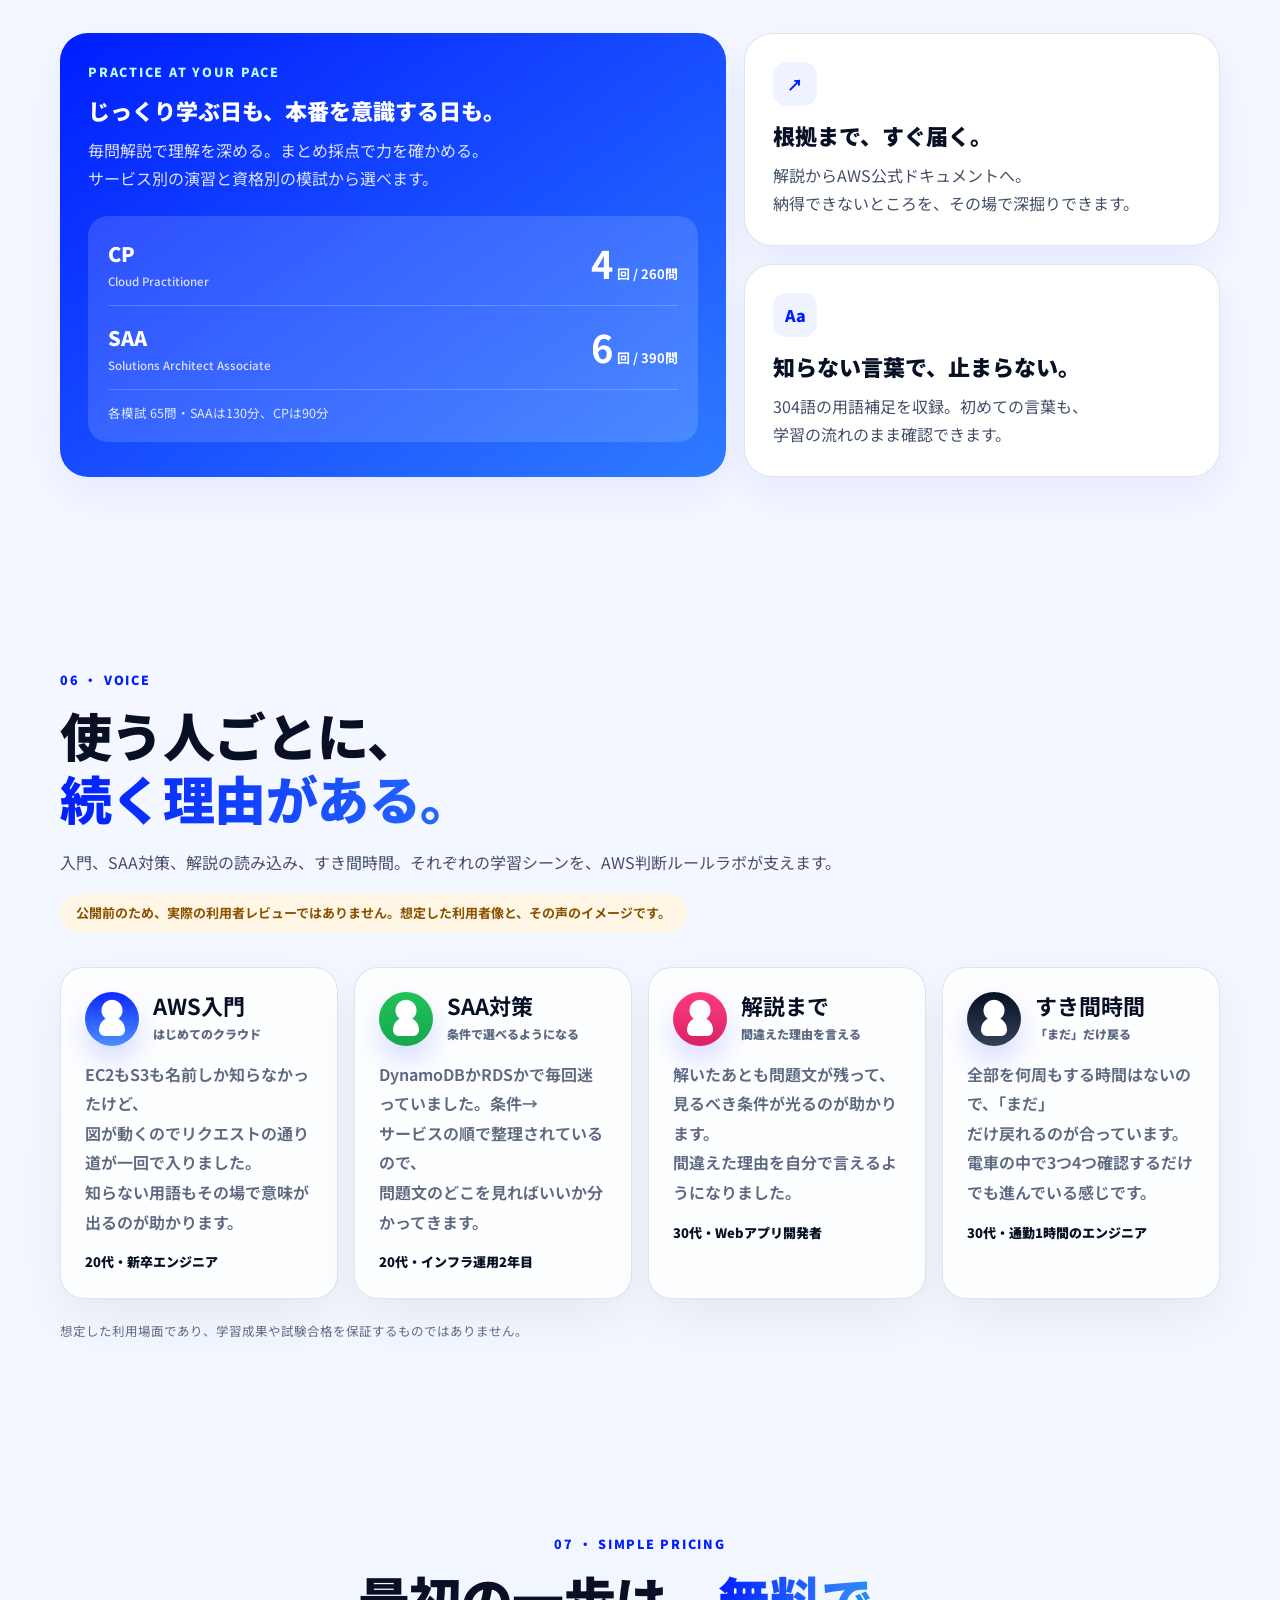
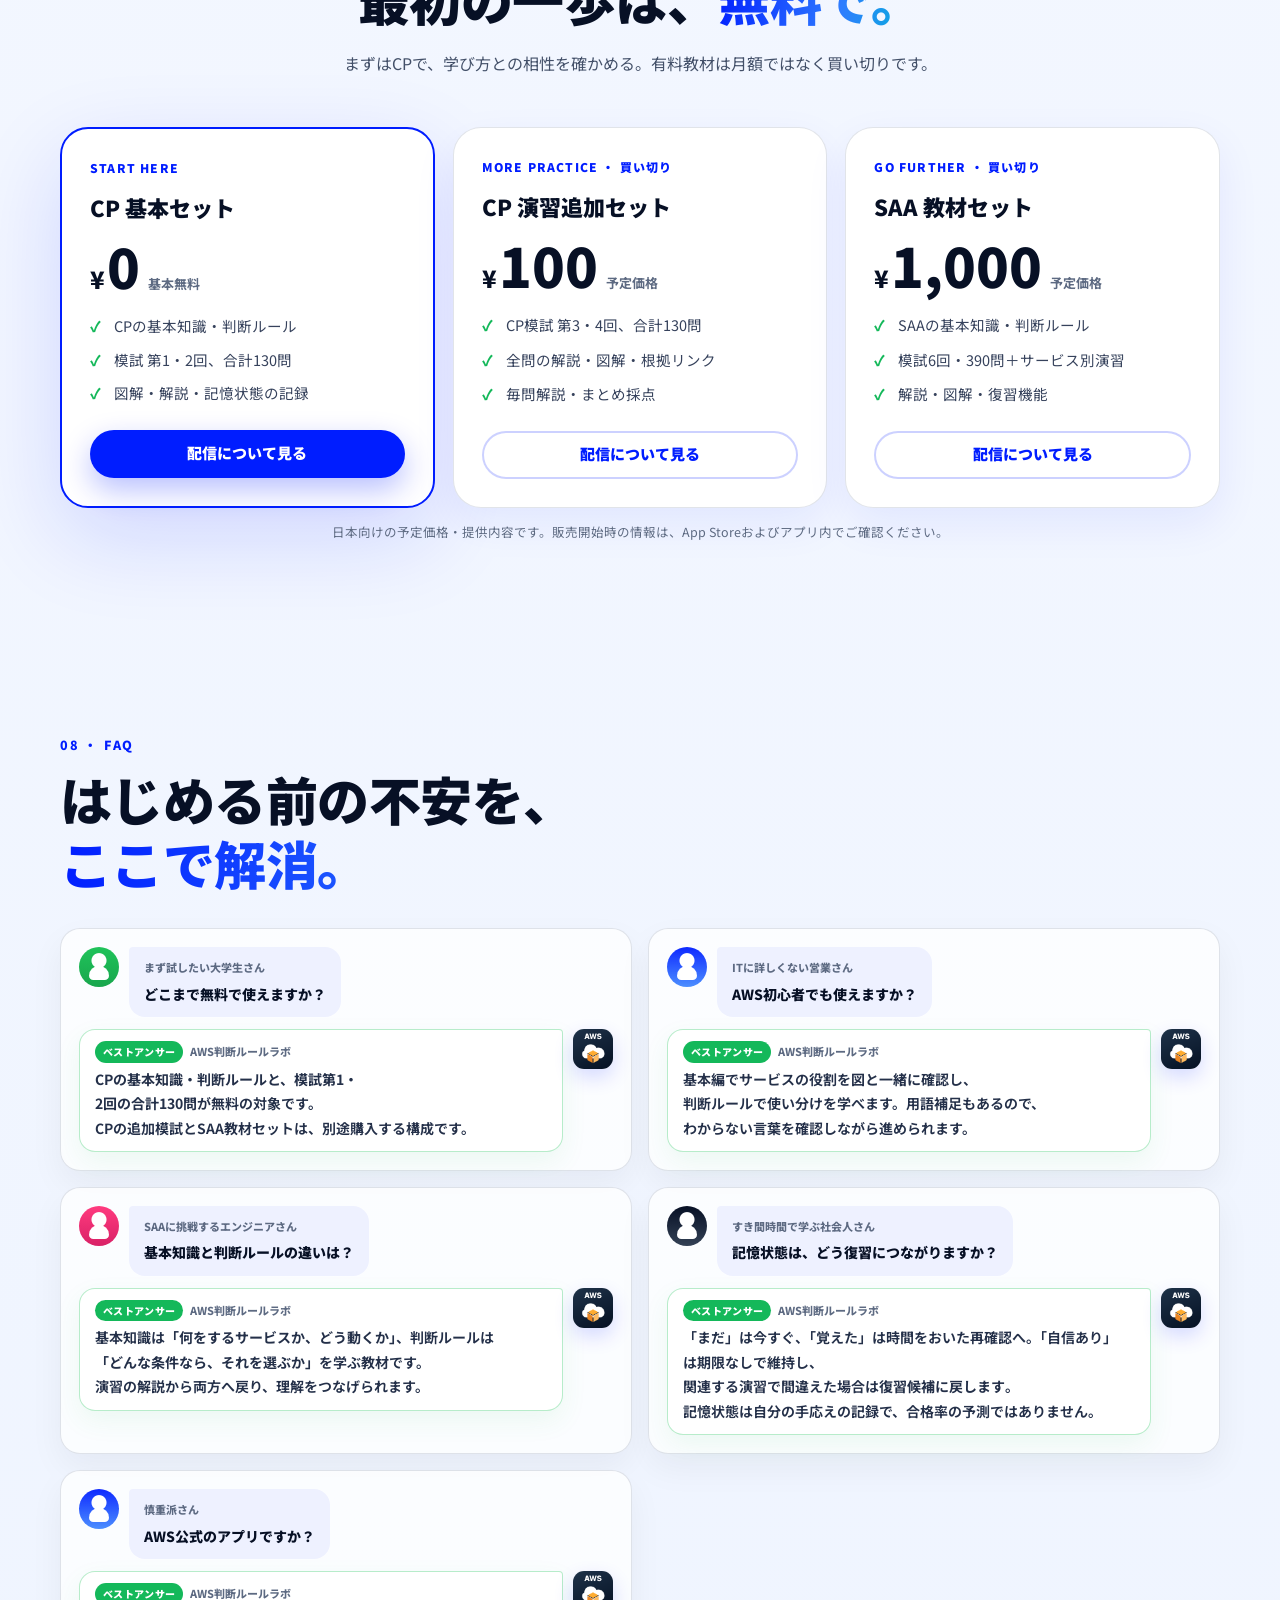
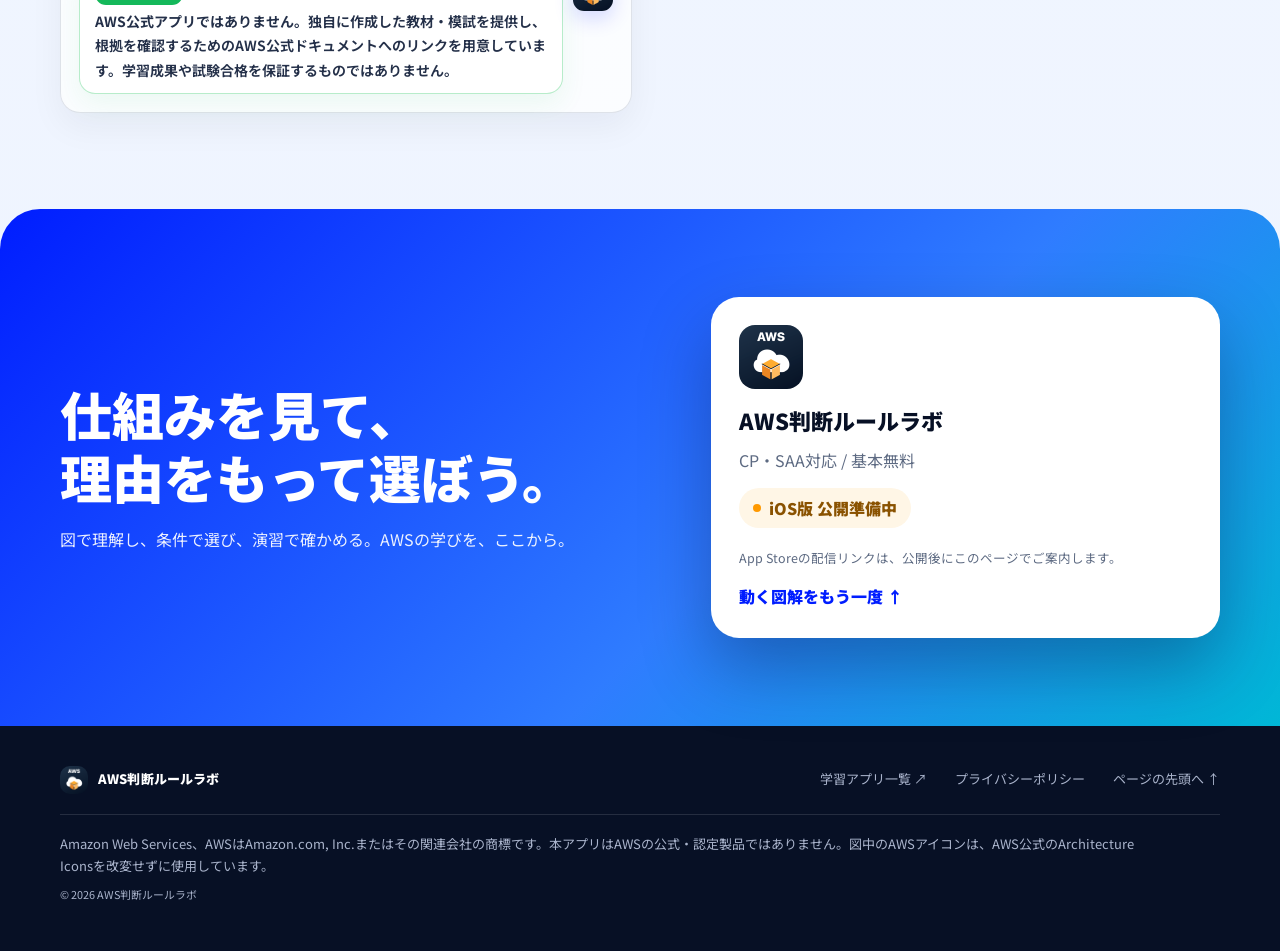
==== commit 9c11368a: "Add AWS app privacy policy page Co-Authored-By: Claude Sonnet 5.5 <noreply@anthropic.com>" ====
--- a/aws/index.html
+++ b/aws/index.html
@@ -562,6 +562,7 @@
       <div class="wrap footer-in">
         <a class="brand" href="#top"><img src="./assets/app-icon.png" width="28" height="28" loading="lazy" alt="" /><span>AWS判断ルールラボ</span></a>
         <a href="../">学習アプリ一覧 ↗</a>
+        <a href="./privacy.html">プライバシーポリシー</a>
         <a href="#top">ページの先頭へ ↑</a>
       </div>
       <div class="wrap footer-note">
--- a/aws/styles.css
+++ b/aws/styles.css
@@ -510,3 +510,13 @@
   .tr-foot { flex-direction: column; align-items: stretch; text-align: center; }
 }
 @media (prefers-reduced-motion: reduce) { .trial[open] { animation: none; } }
+
+/* legal pages */
+.legal-page { width: min(100% - 32px, 760px); margin: 0 auto; padding: 64px 0 88px; }
+.legal-page article { display: grid; gap: 16px; }
+.legal-page h1 { font-size: clamp(30px, 5vw, 42px); line-height: 1.25; font-weight: 900; }
+.legal-page h2 { margin-top: 24px; font-size: 20px; line-height: 1.4; font-weight: 900; padding-left: 14px; border-left: 4px solid var(--blue); }
+.legal-page p, .legal-page li { color: #243049; line-height: 1.95; }
+.legal-page ul { display: grid; gap: 6px; padding-left: 1.4em; list-style: disc; }
+.legal-date { color: var(--muted) !important; font-size: 13px; font-weight: 700; }
+.legal-note { margin-top: 24px; padding-top: 18px; border-top: 1px solid var(--line); font-size: 12.5px; color: var(--muted) !important; }
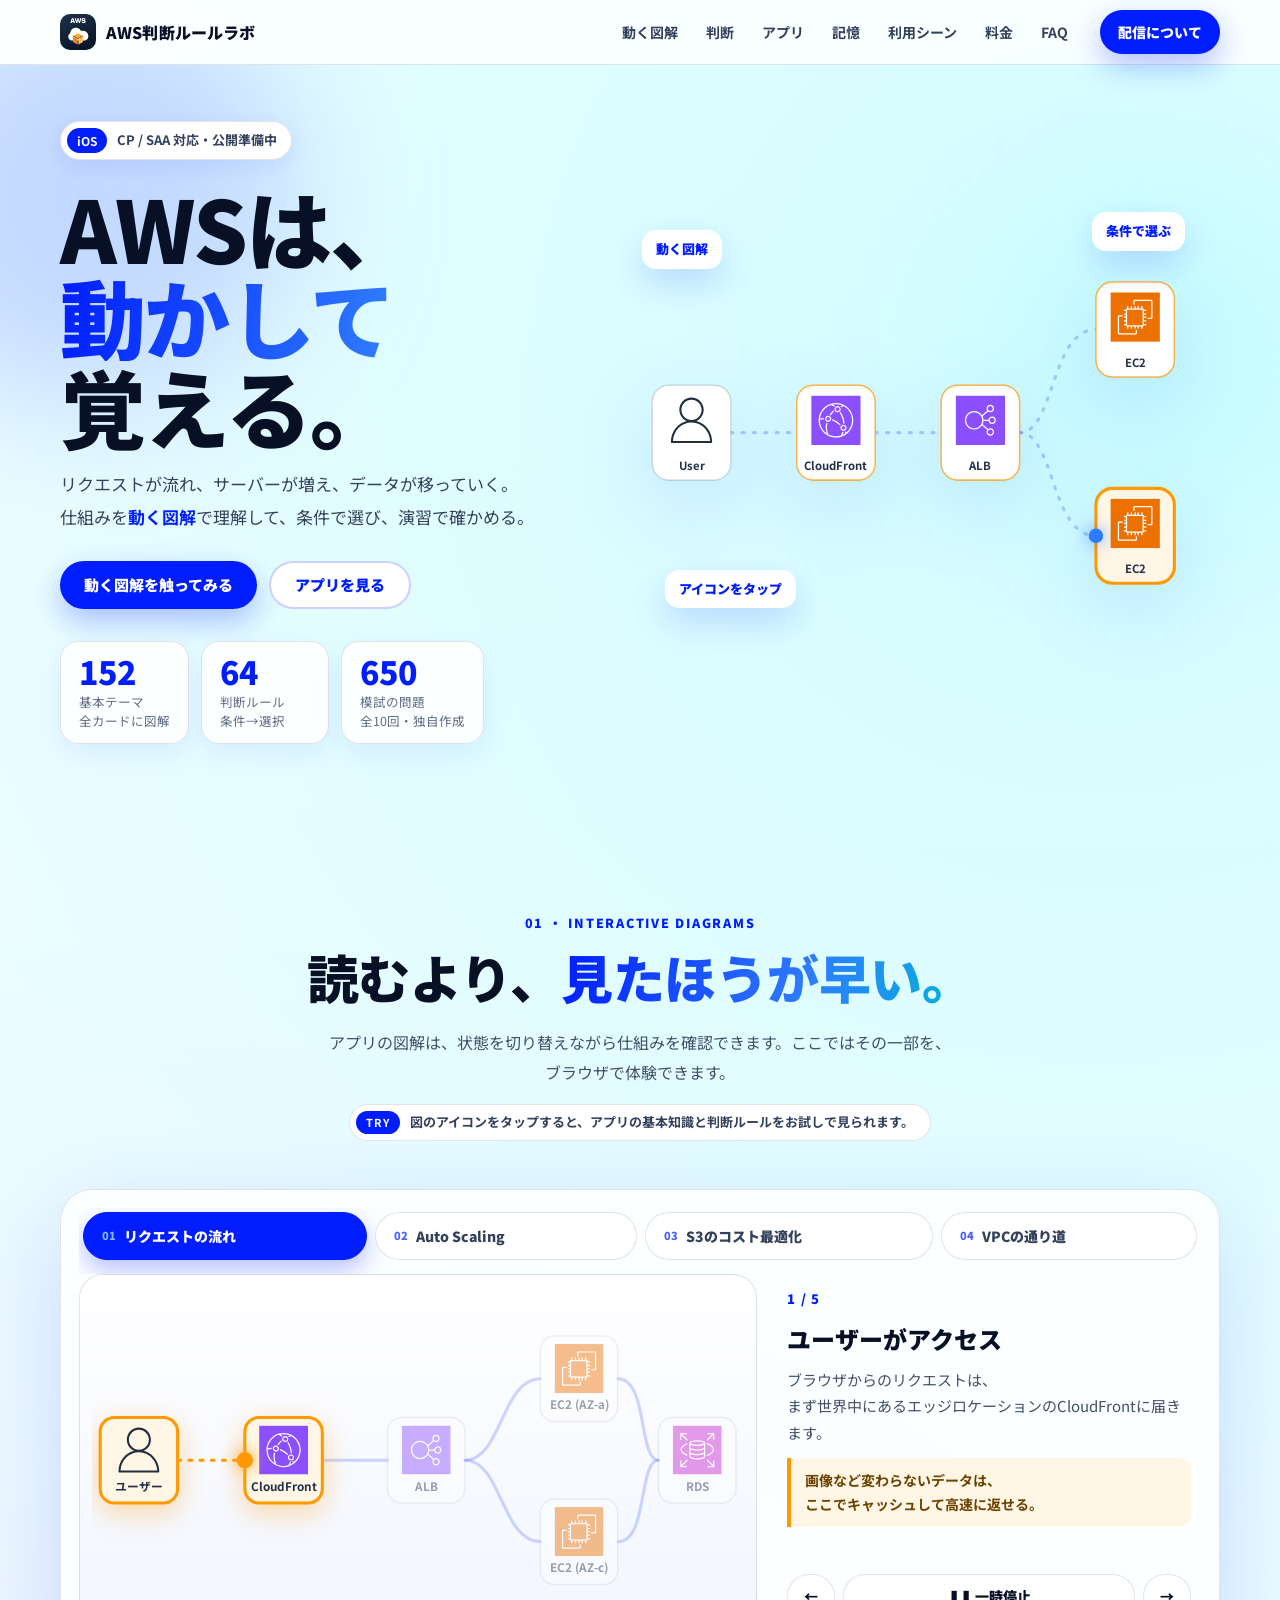
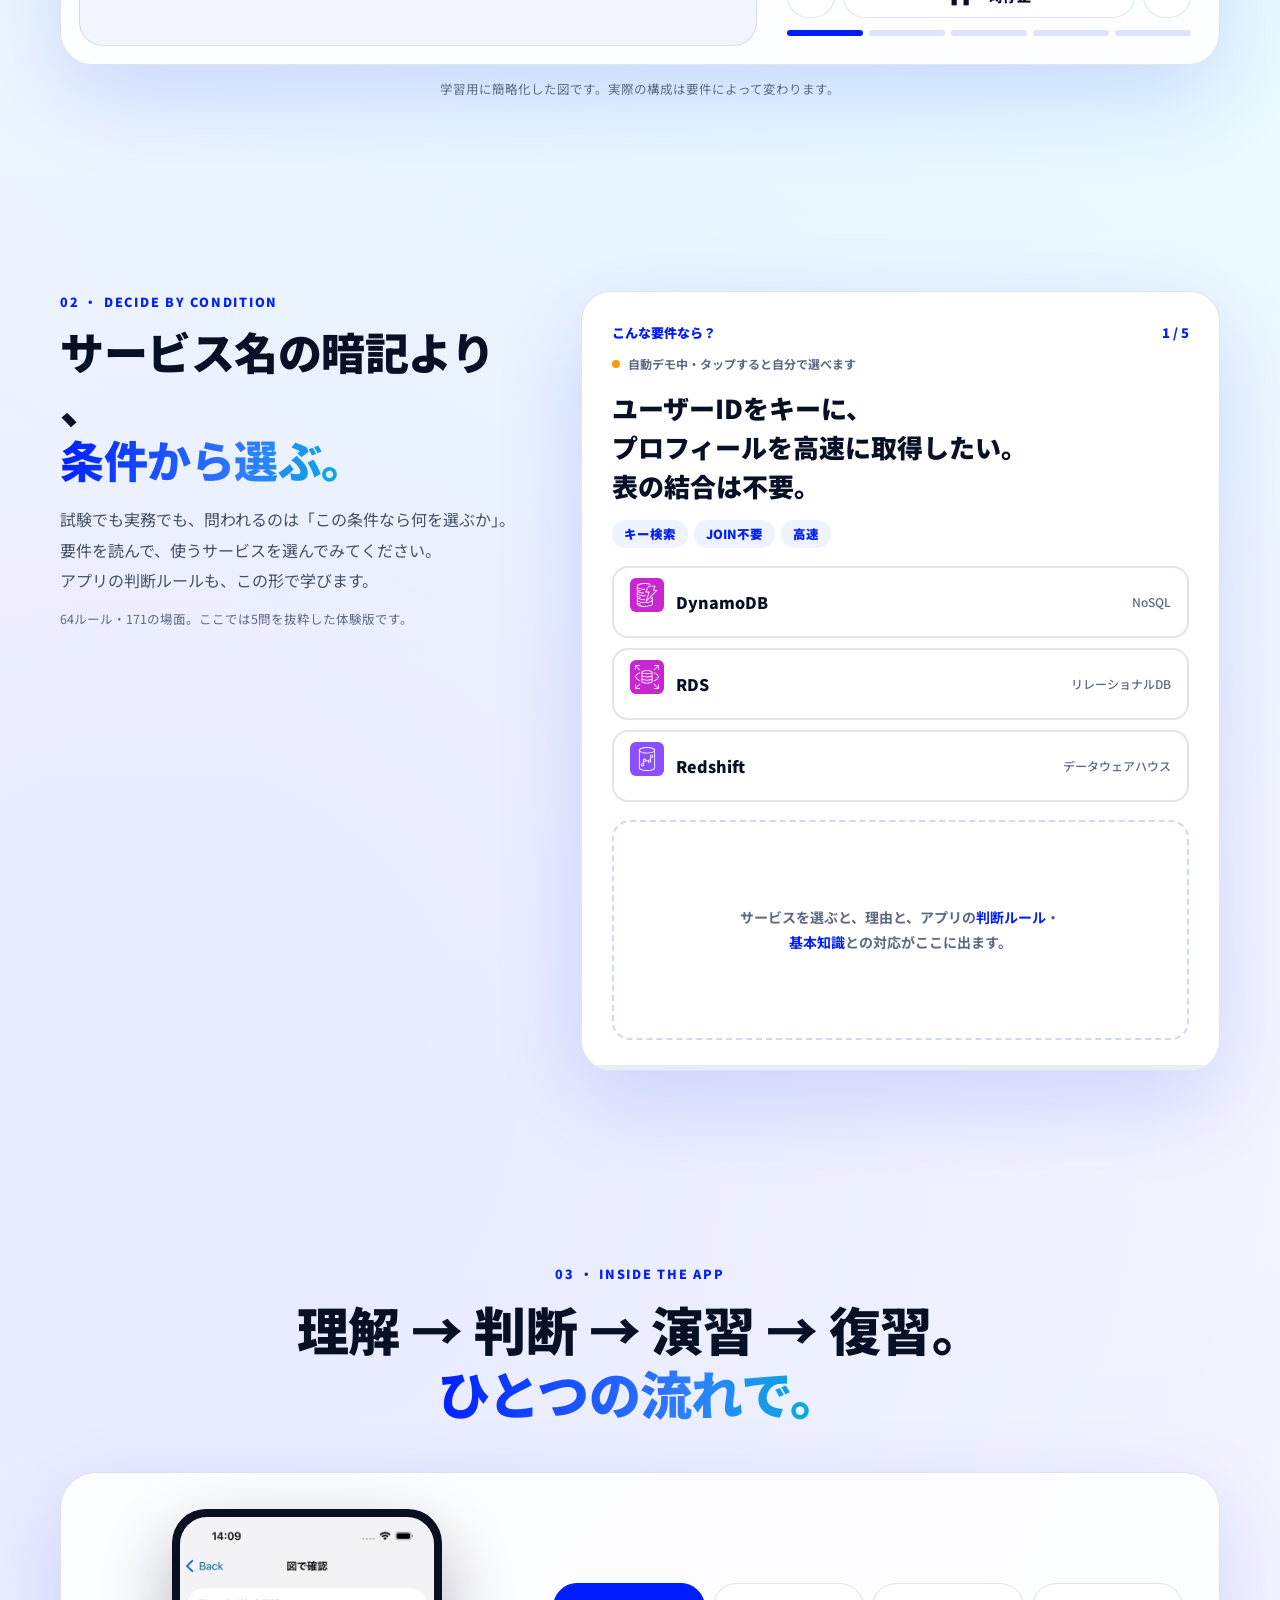
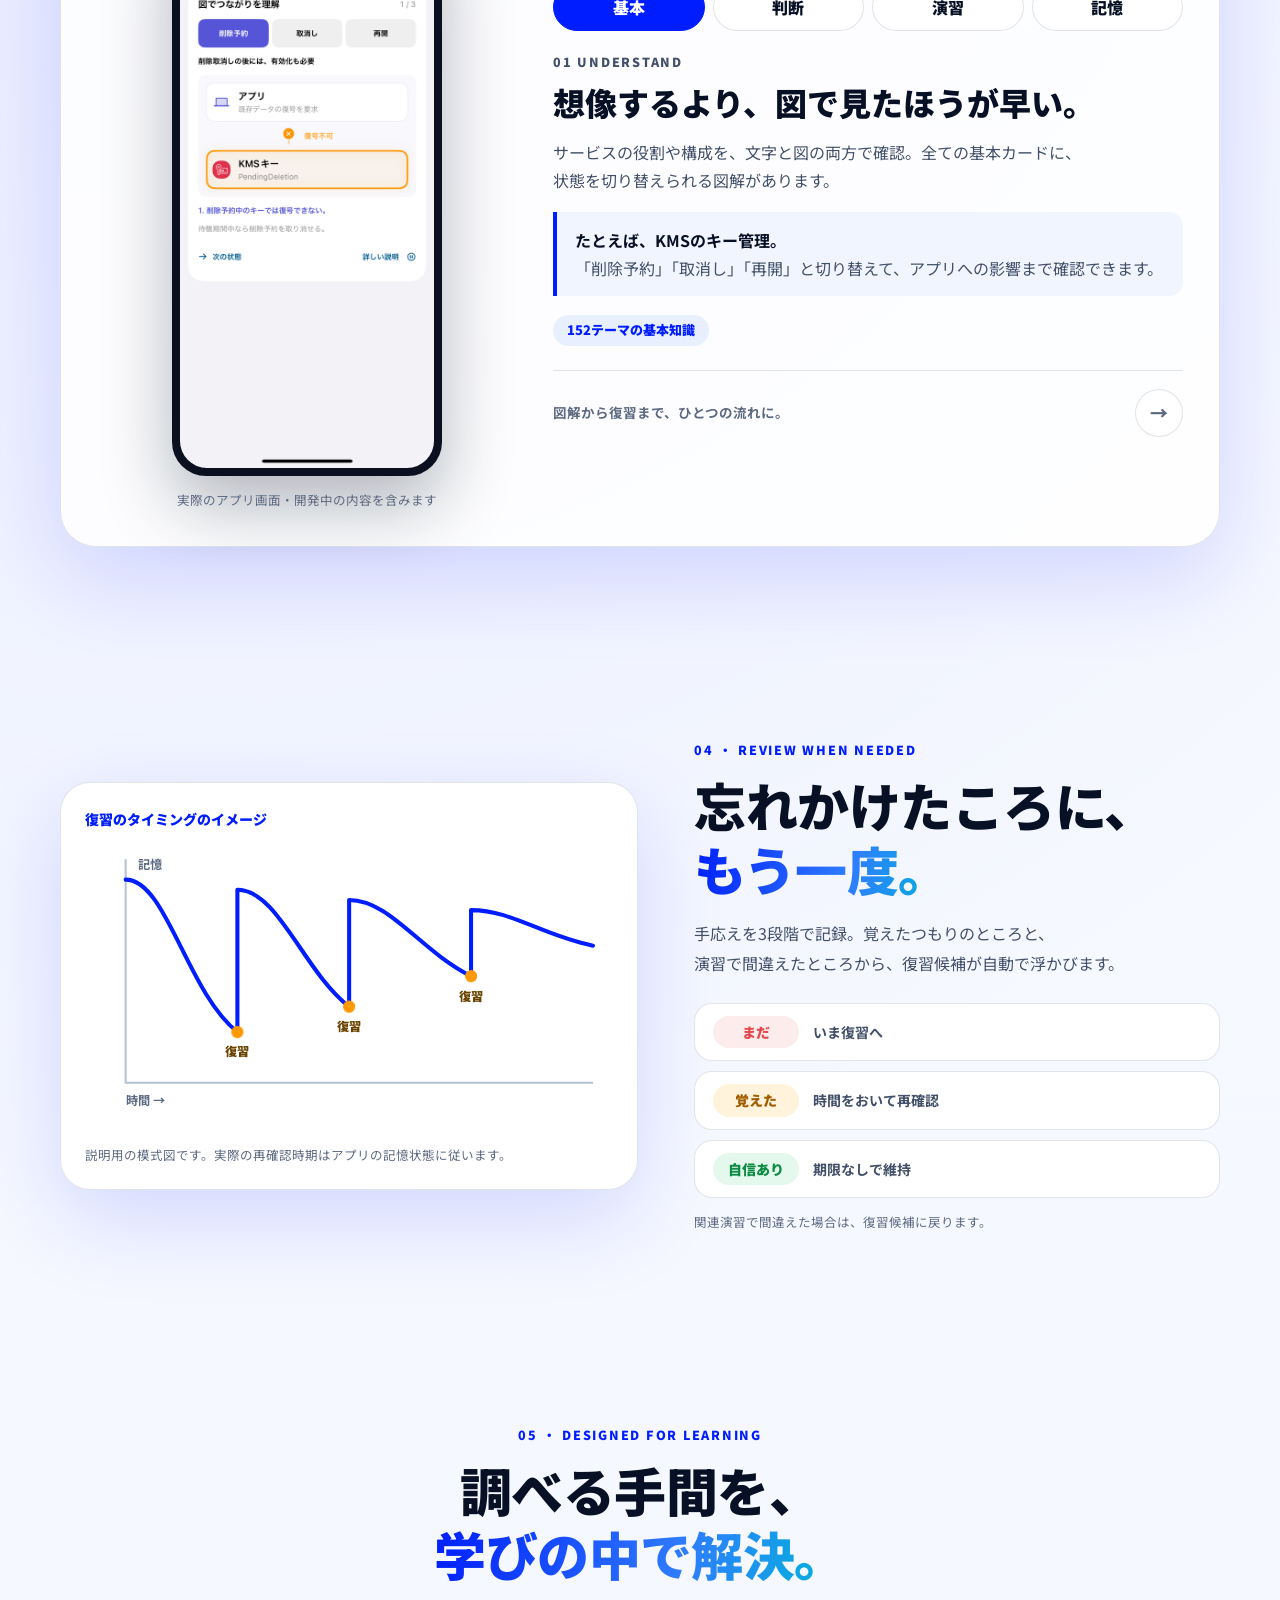
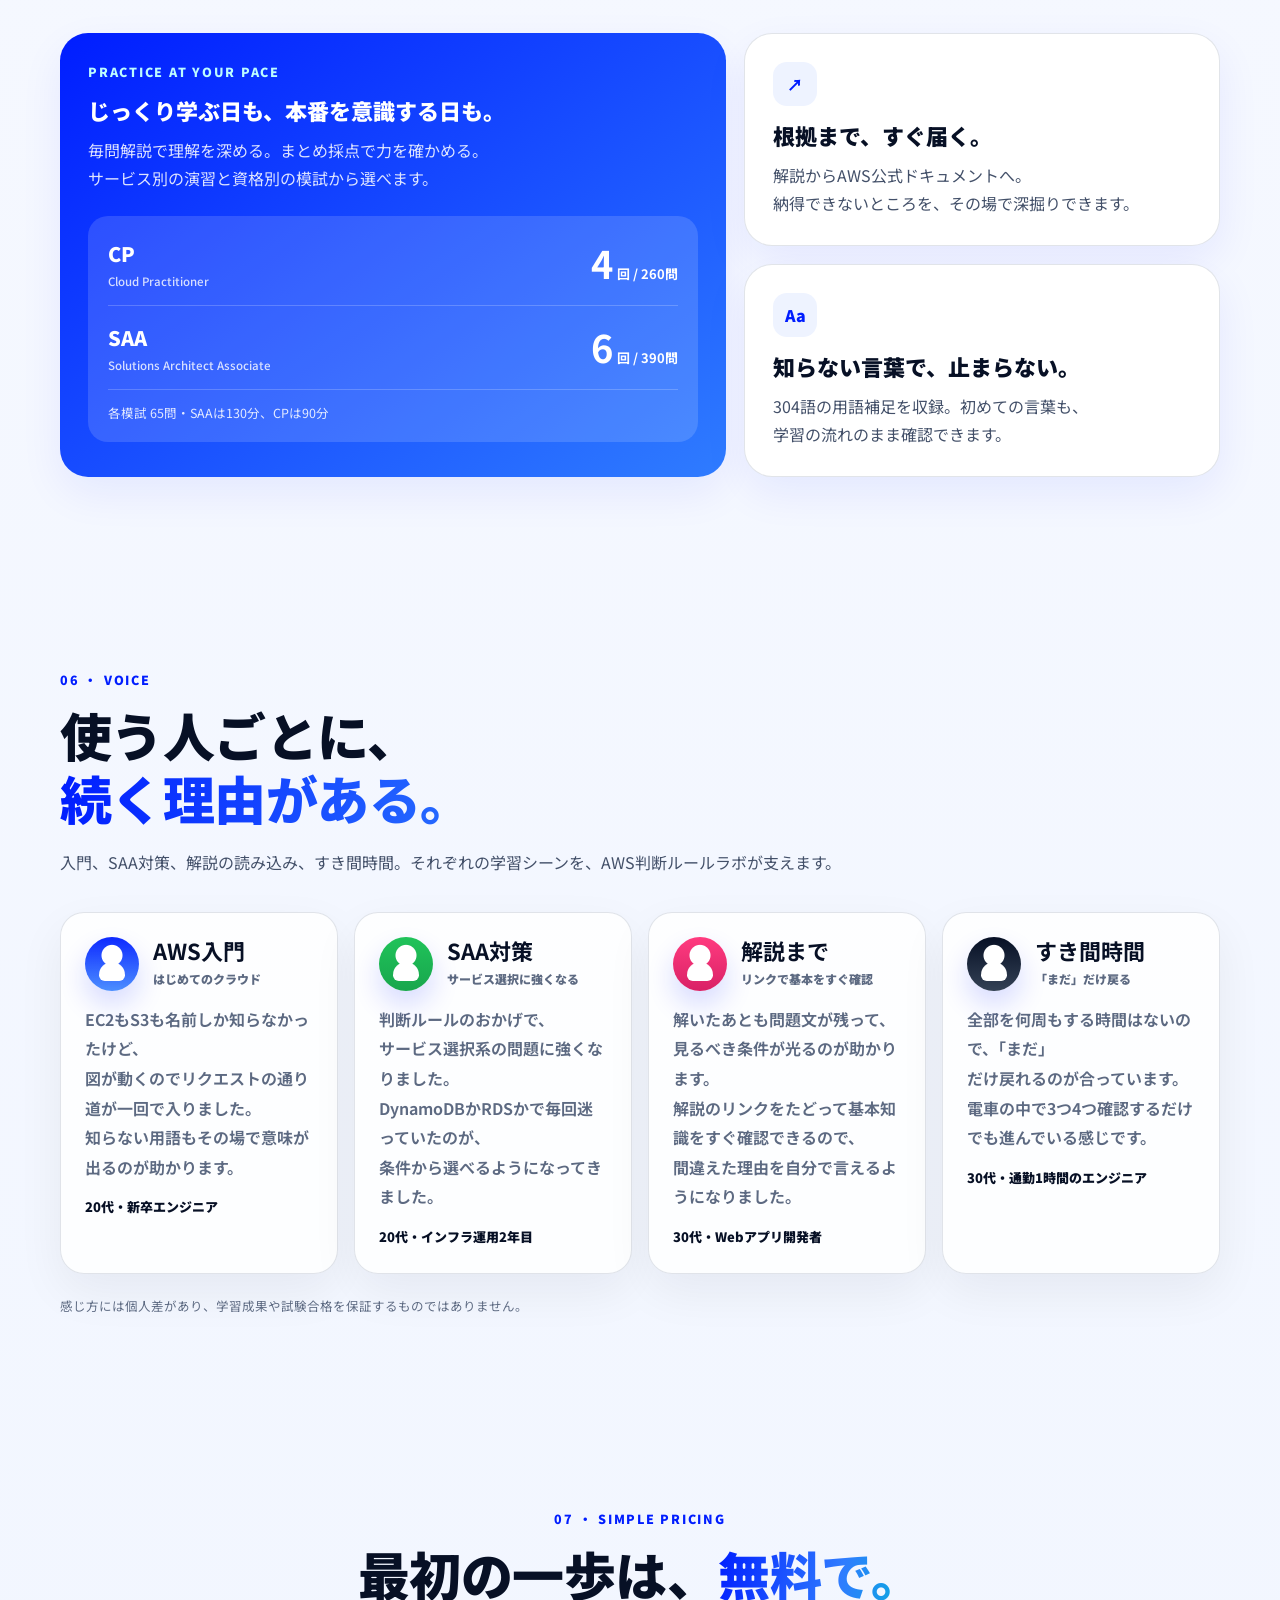
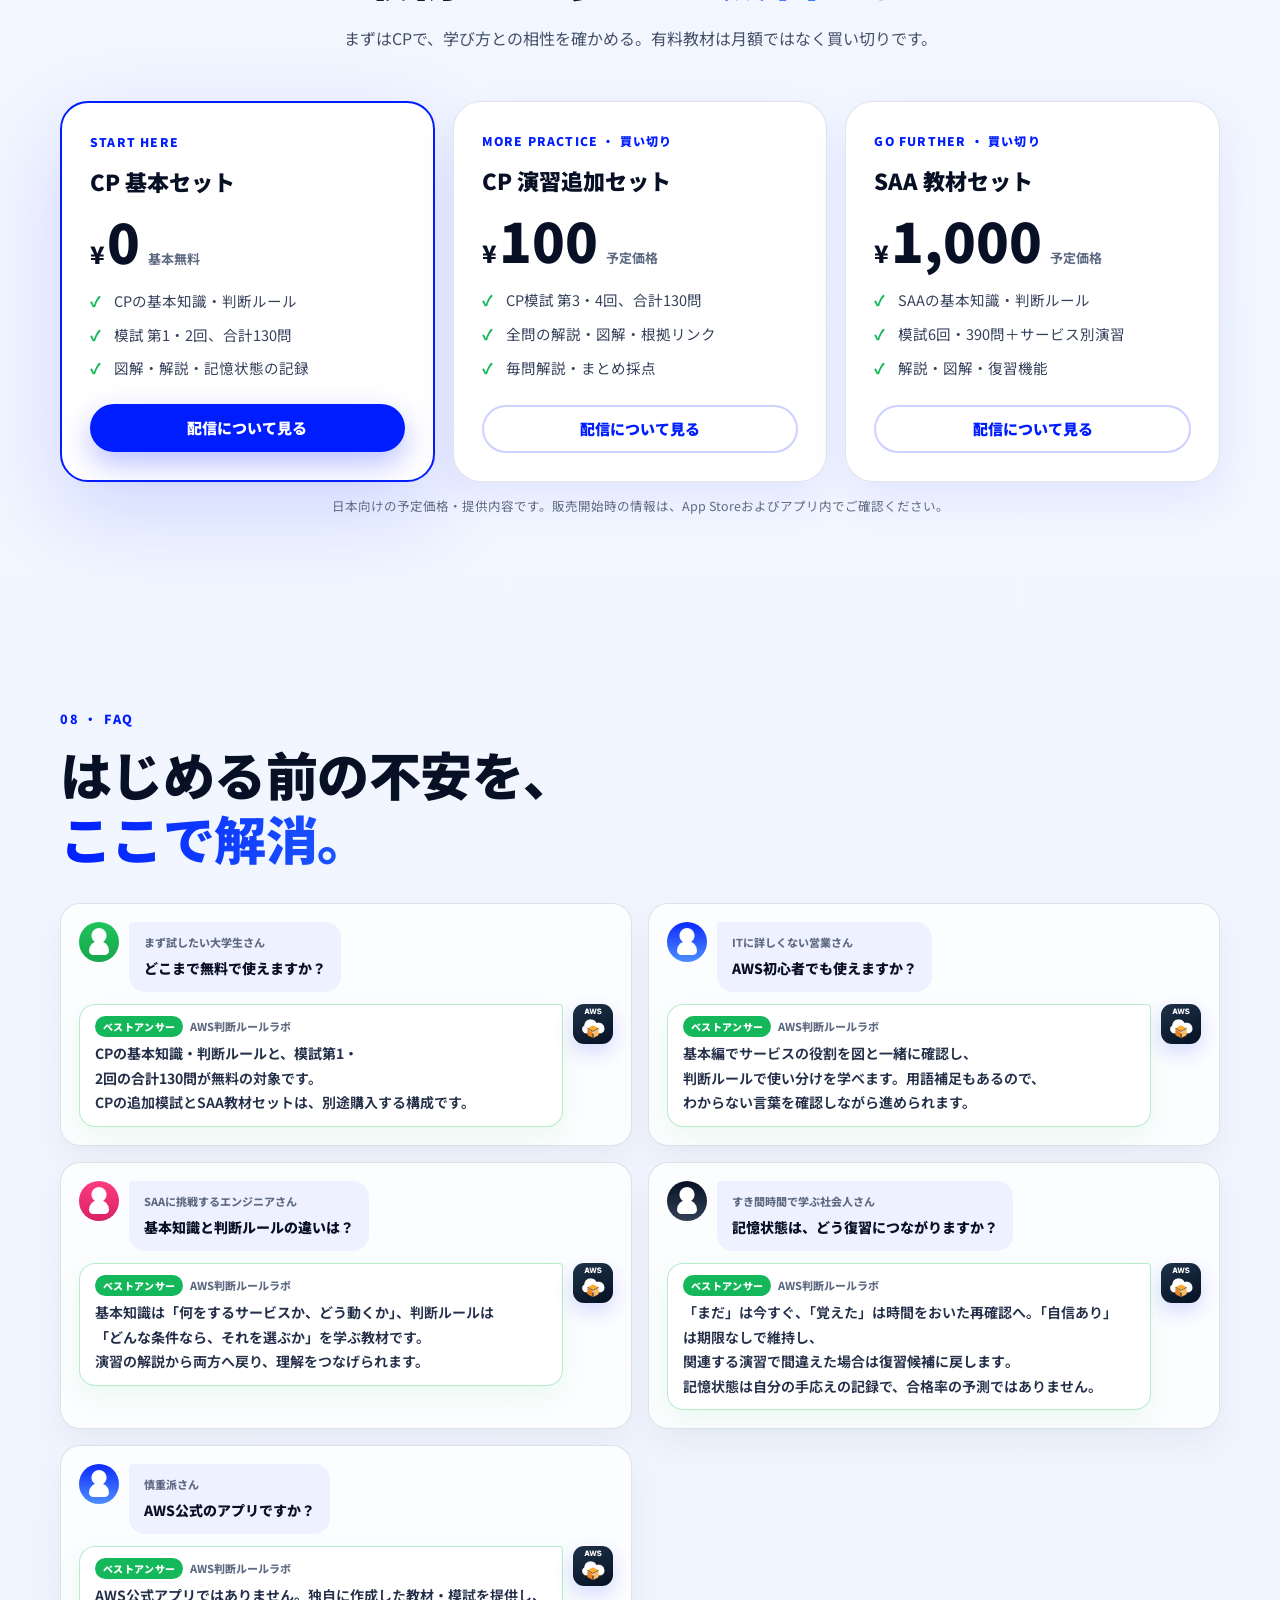
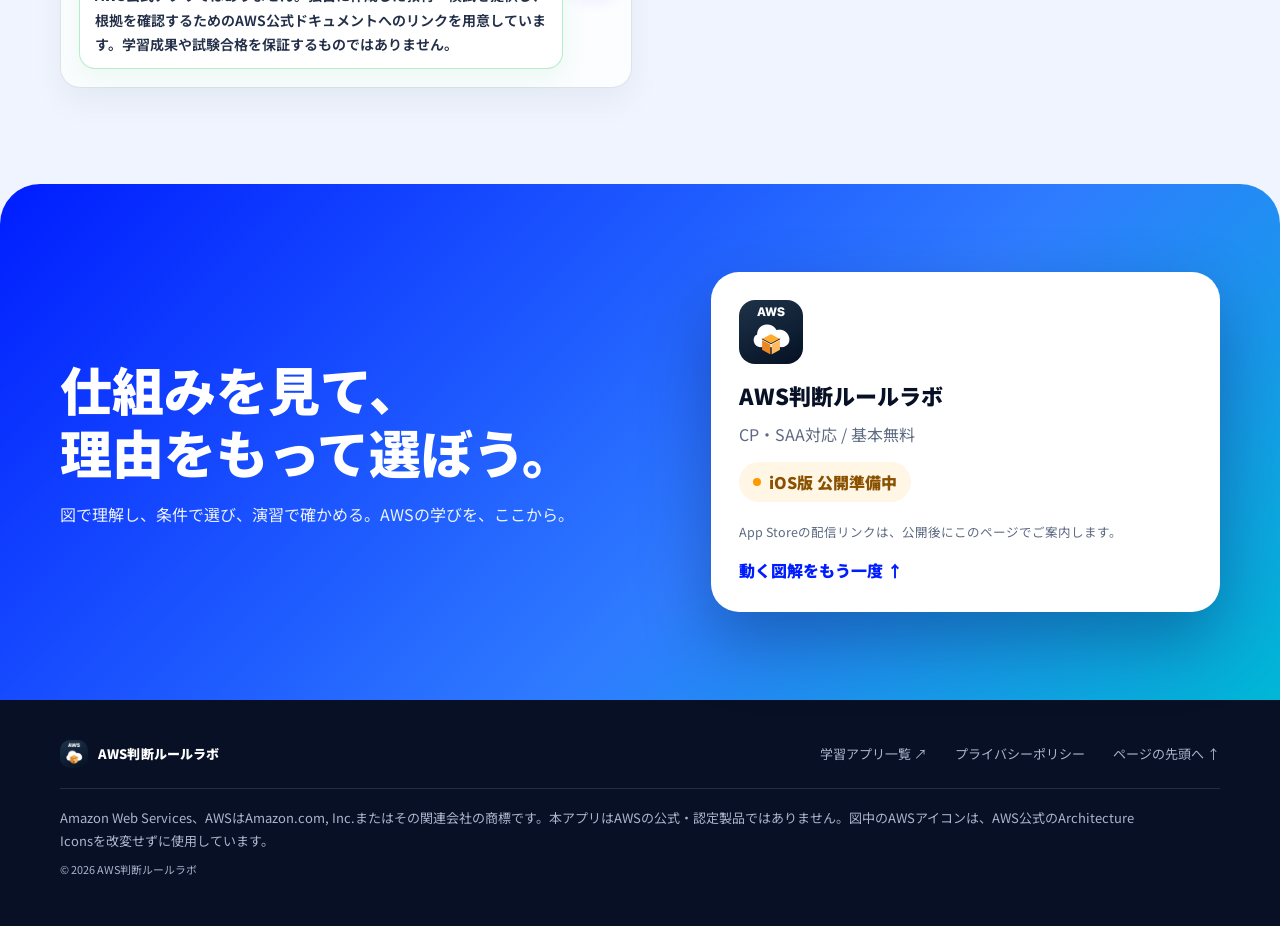
==== commit 99e51465: "Update voice section: remove draft notice, add rules and basics-link comments Co-Authored-By: Claude" ====
--- a/aws/index.html
+++ b/aws/index.html
@@ -399,7 +399,6 @@
             <p class="eyebrow">06 ・ VOICE</p>
             <h2><span>使う人ごとに、</span><span class="grad">続く理由がある。</span></h2>
             <p class="section-lead">入門、SAA対策、解説の読み込み、すき間時間。それぞれの学習シーンを、AWS判断ルールラボが支えます。</p>
-            <p class="notice">公開前のため、実際の利用者レビューではありません。想定した利用者像と、その声のイメージです。</p>
           </header>
           <div class="review-grid">
             <article class="reveal">
@@ -413,17 +412,17 @@
             <article class="reveal">
               <div class="review-head">
                 <div class="review-avatar student-person" aria-hidden="true"></div>
-                <div><strong>SAA対策</strong><small>条件で選べるようになる</small></div>
-              </div>
-              <p>DynamoDBかRDSかで毎回迷っていました。条件→サービスの順で整理されているので、問題文のどこを見ればいいか分かってきます。</p>
+                <div><strong>SAA対策</strong><small>サービス選択に強くなる</small></div>
+              </div>
+              <p>判断ルールのおかげで、サービス選択系の問題に強くなりました。DynamoDBかRDSかで毎回迷っていたのが、条件から選べるようになってきました。</p>
               <span>20代・インフラ運用2年目</span>
             </article>
             <article class="reveal">
               <div class="review-head">
                 <div class="review-avatar speaker-person" aria-hidden="true"></div>
-                <div><strong>解説まで</strong><small>間違えた理由を言える</small></div>
-              </div>
-              <p>解いたあとも問題文が残って、見るべき条件が光るのが助かります。間違えた理由を自分で言えるようになりました。</p>
+                <div><strong>解説まで</strong><small>リンクで基本をすぐ確認</small></div>
+              </div>
+              <p>解いたあとも問題文が残って、見るべき条件が光るのが助かります。解説のリンクをたどって基本知識をすぐ確認できるので、間違えた理由を自分で言えるようになりました。</p>
               <span>30代・Webアプリ開発者</span>
             </article>
             <article class="reveal">
@@ -435,7 +434,7 @@
               <span>30代・通勤1時間のエンジニア</span>
             </article>
           </div>
-          <p class="fine">想定した利用場面であり、学習成果や試験合格を保証するものではありません。</p>
+          <p class="fine">感じ方には個人差があり、学習成果や試験合格を保証するものではありません。</p>
         </div>
       </section>
 
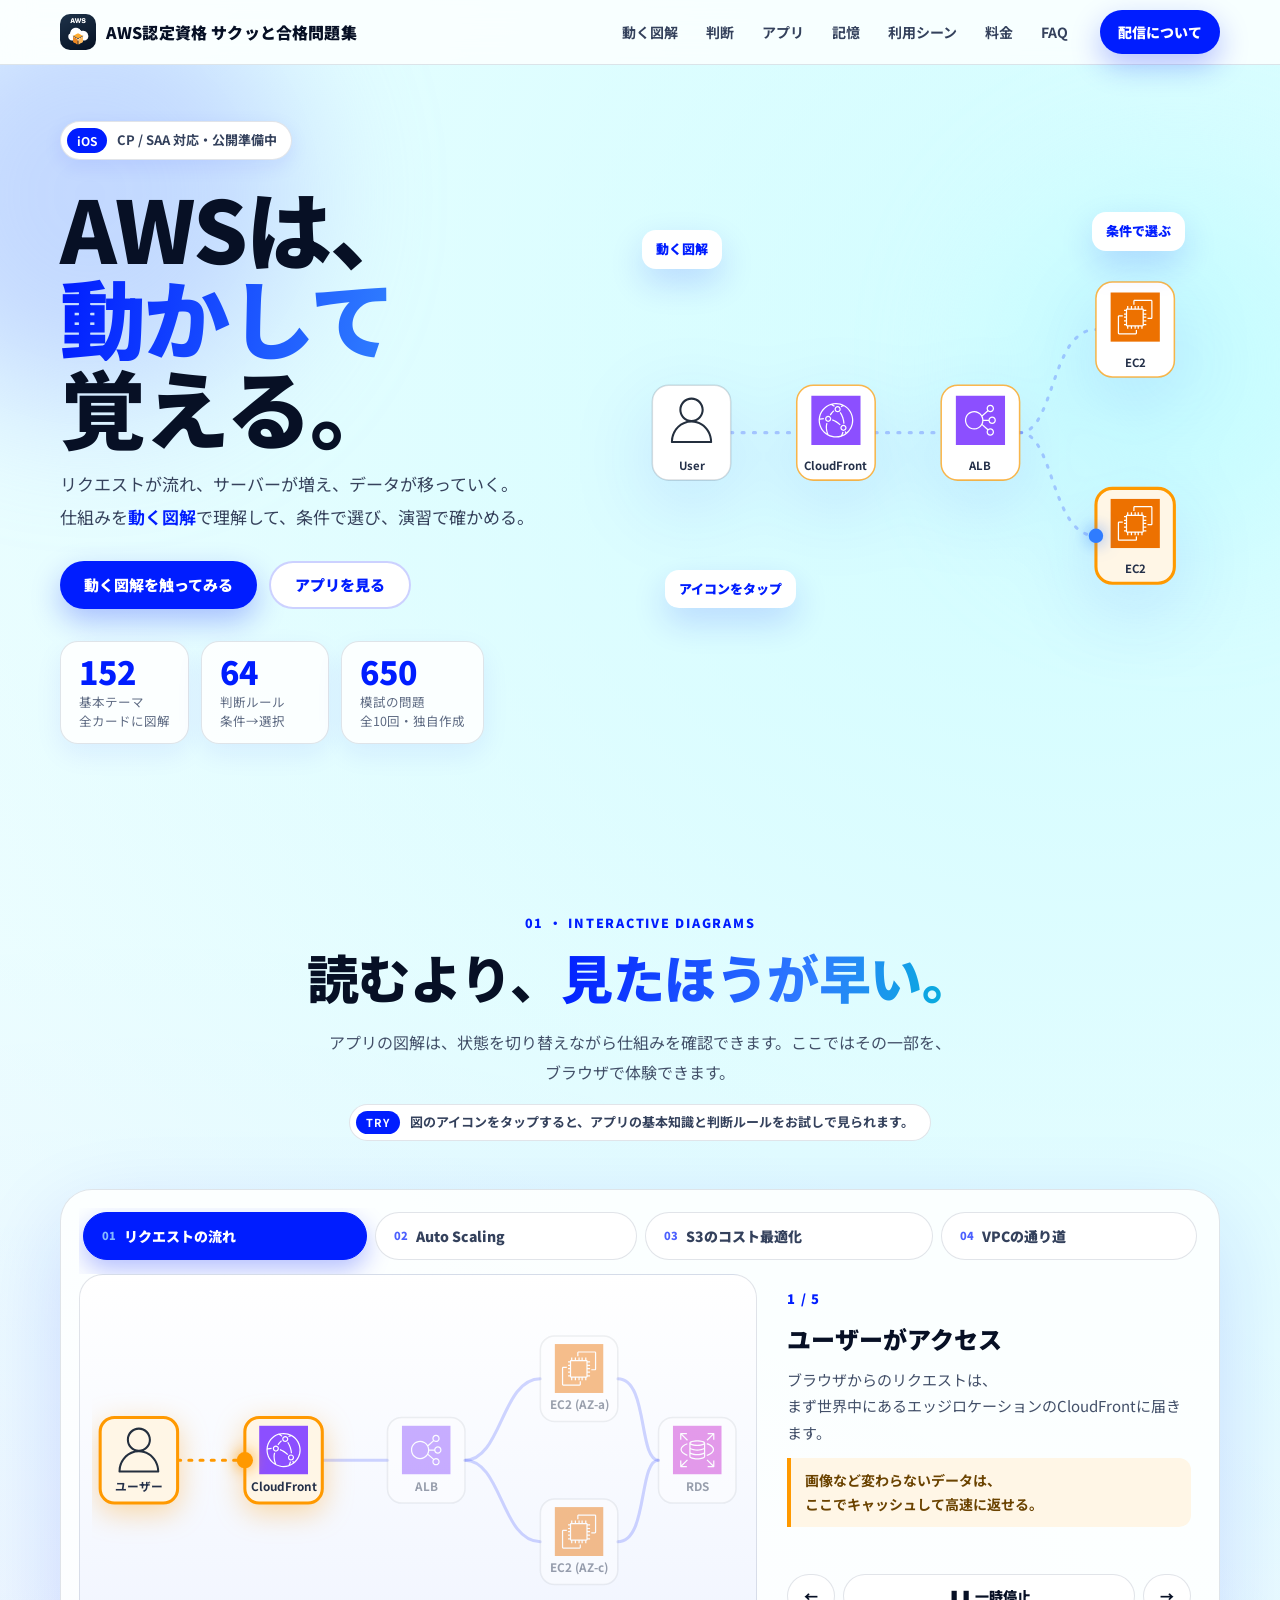
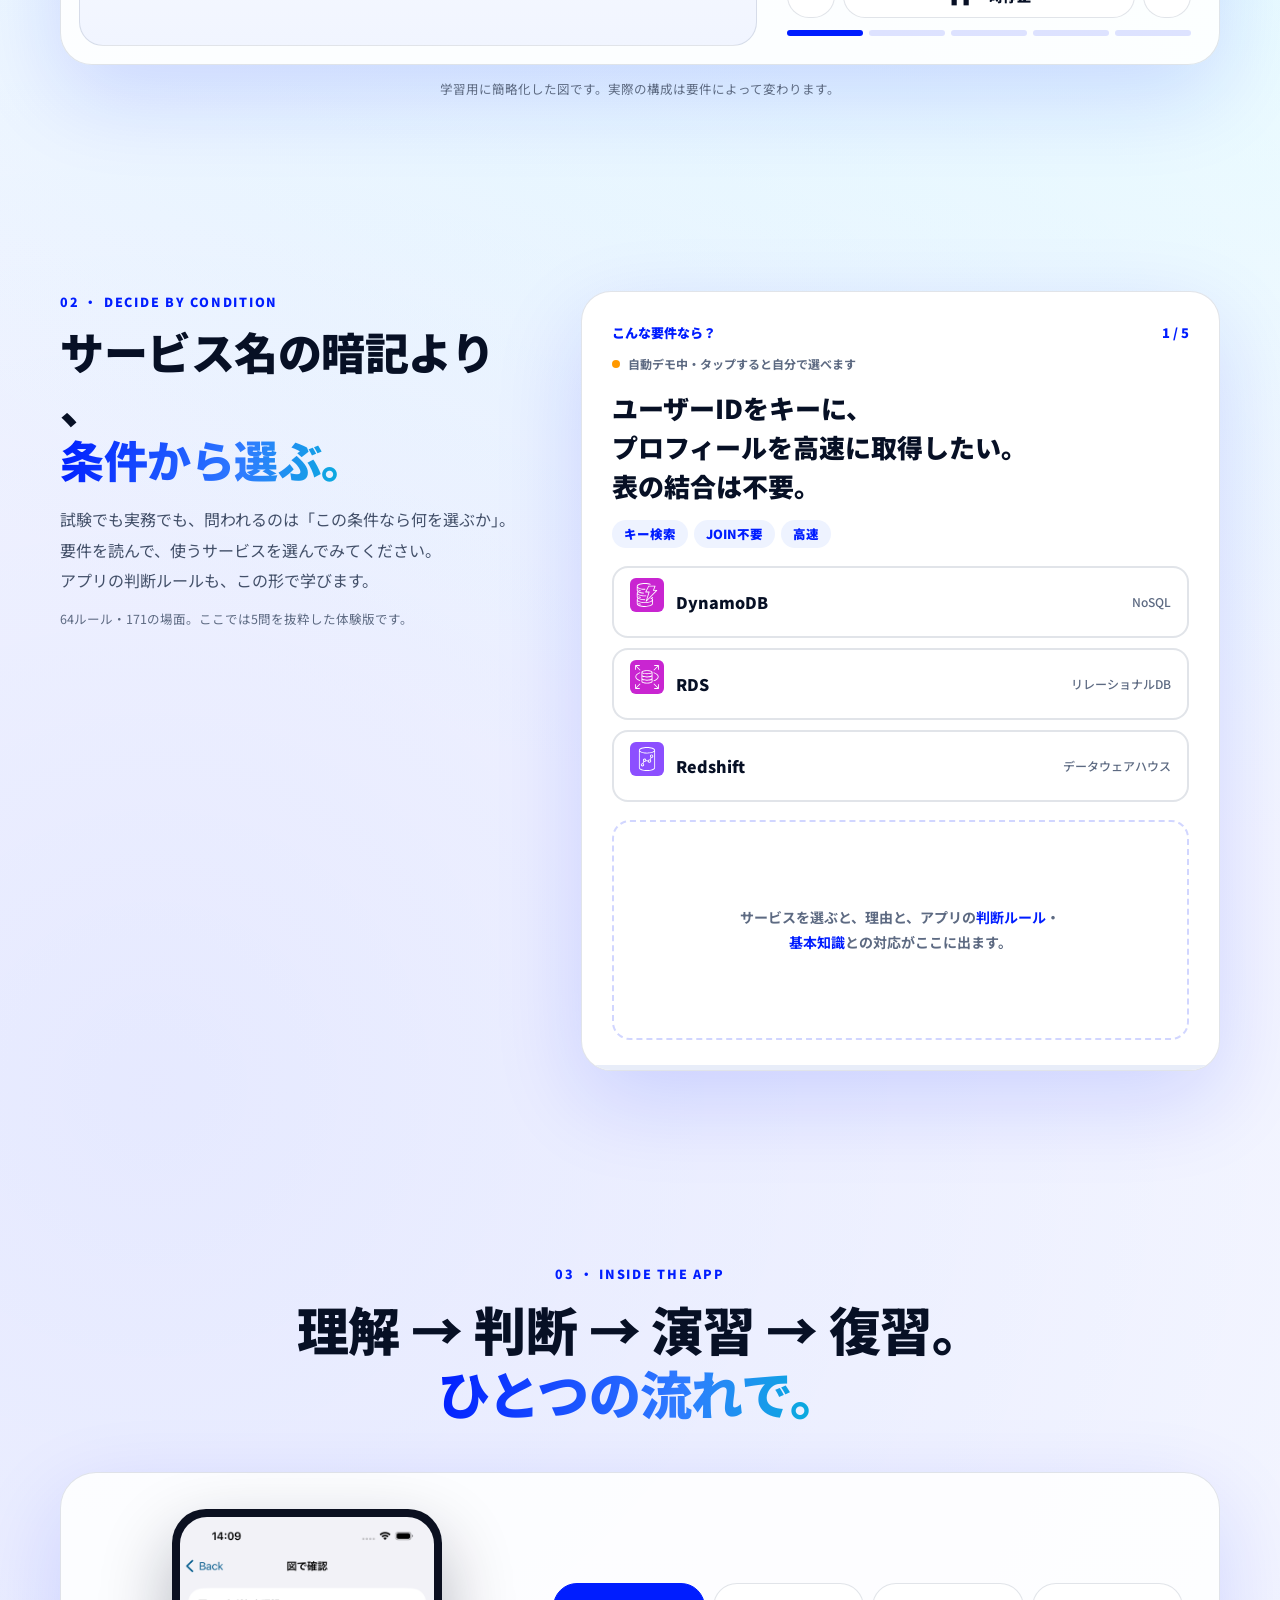
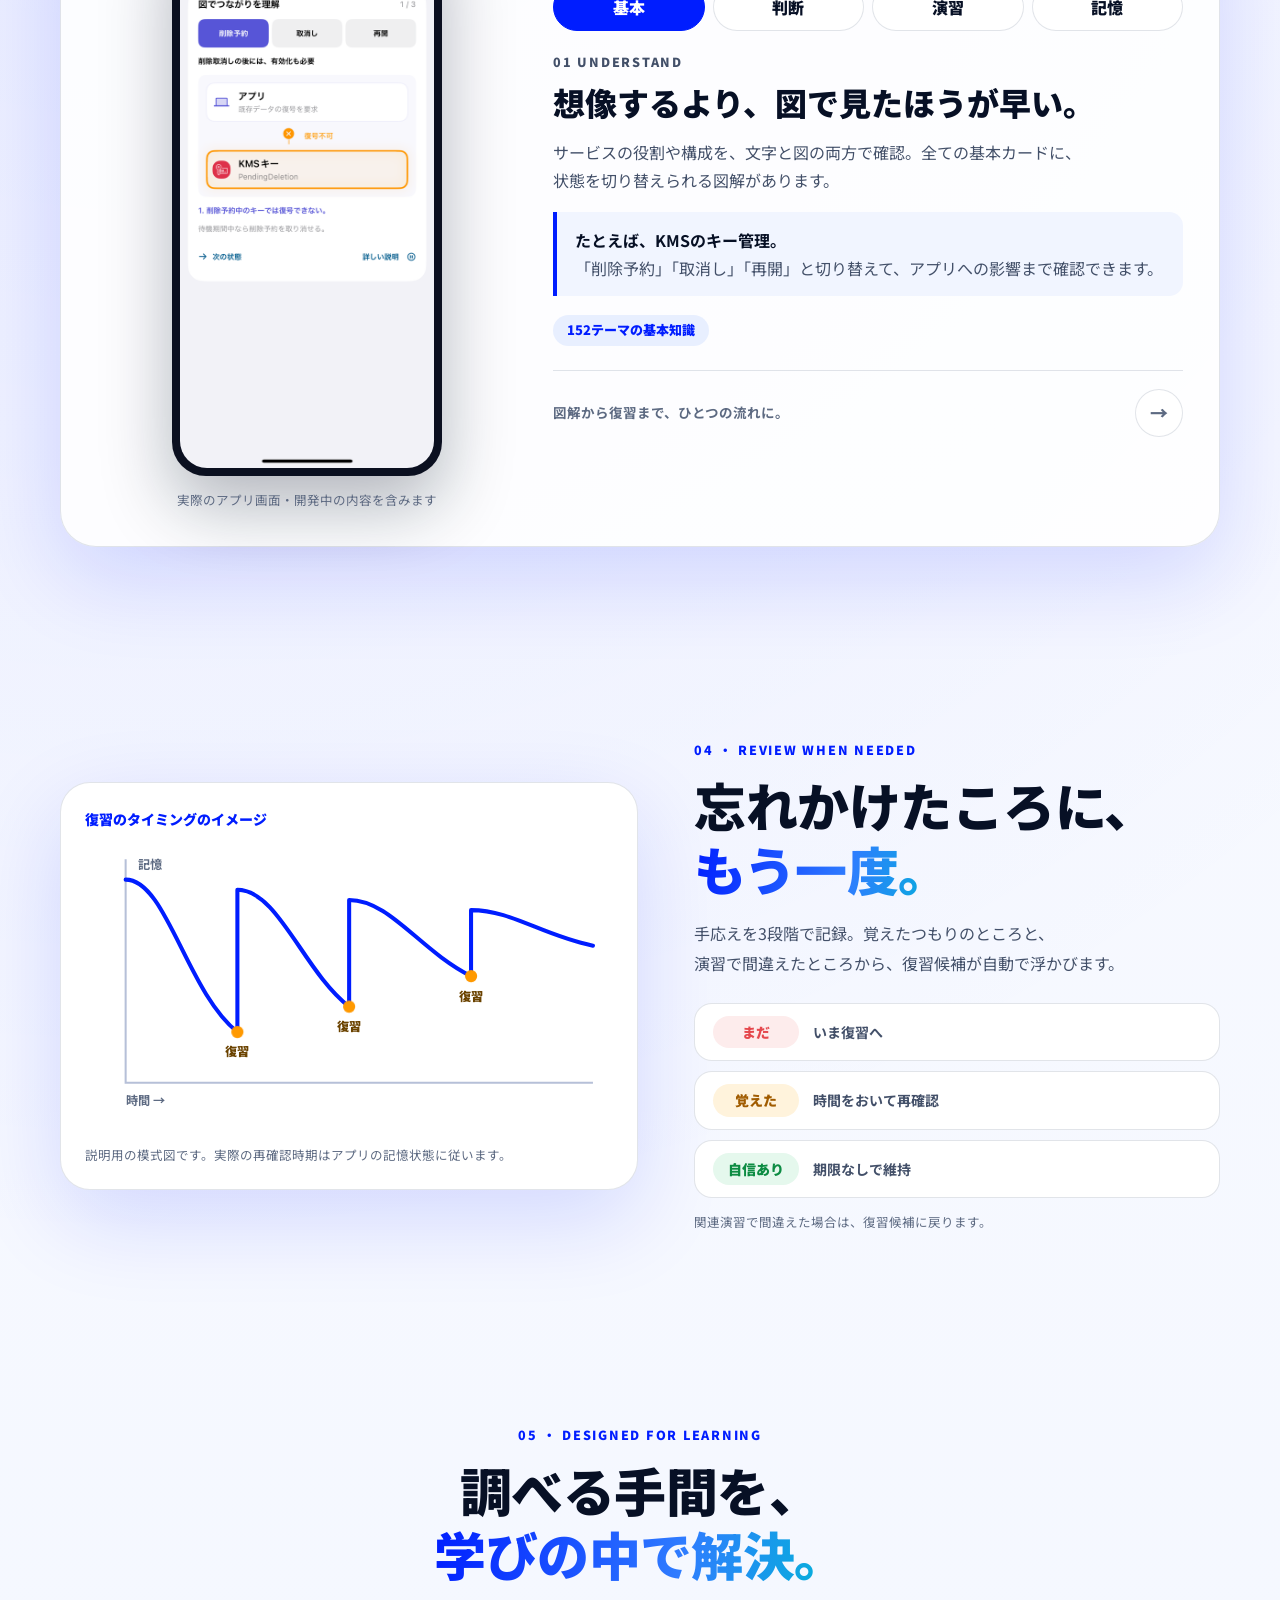
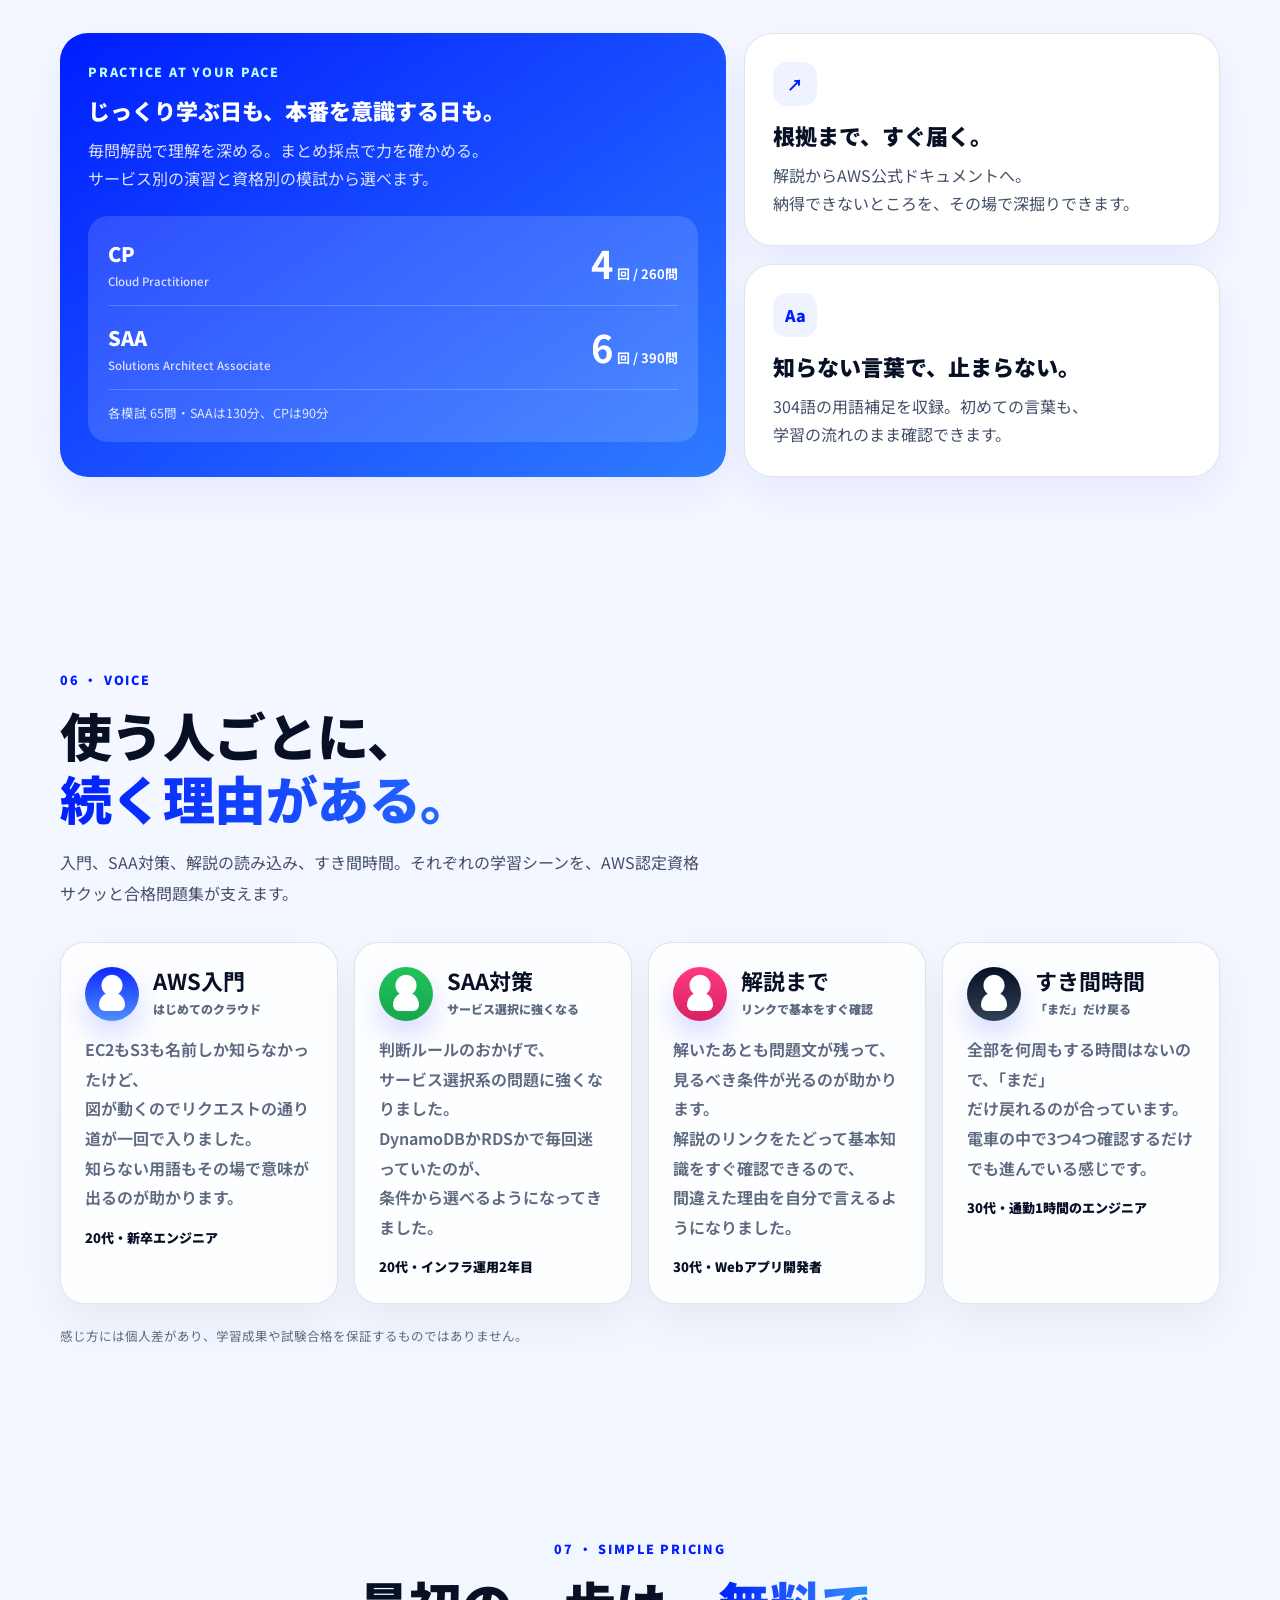
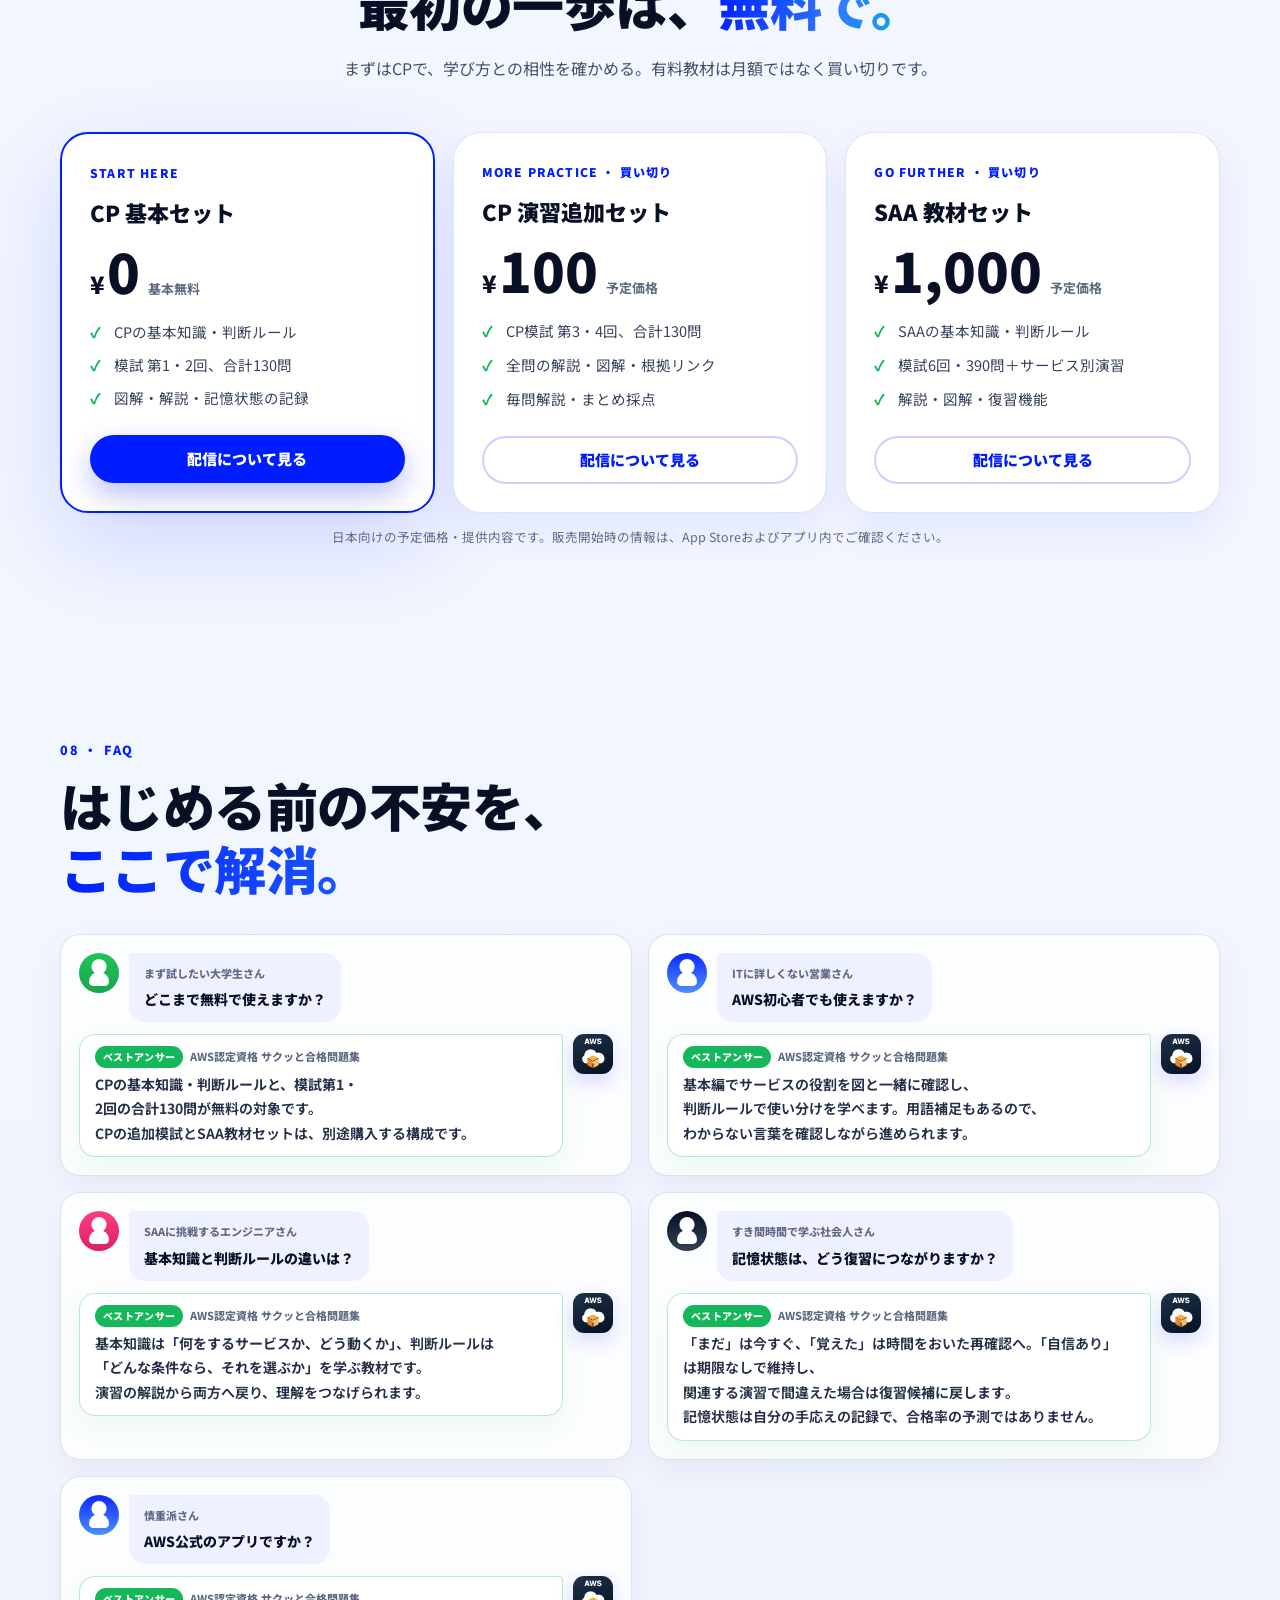
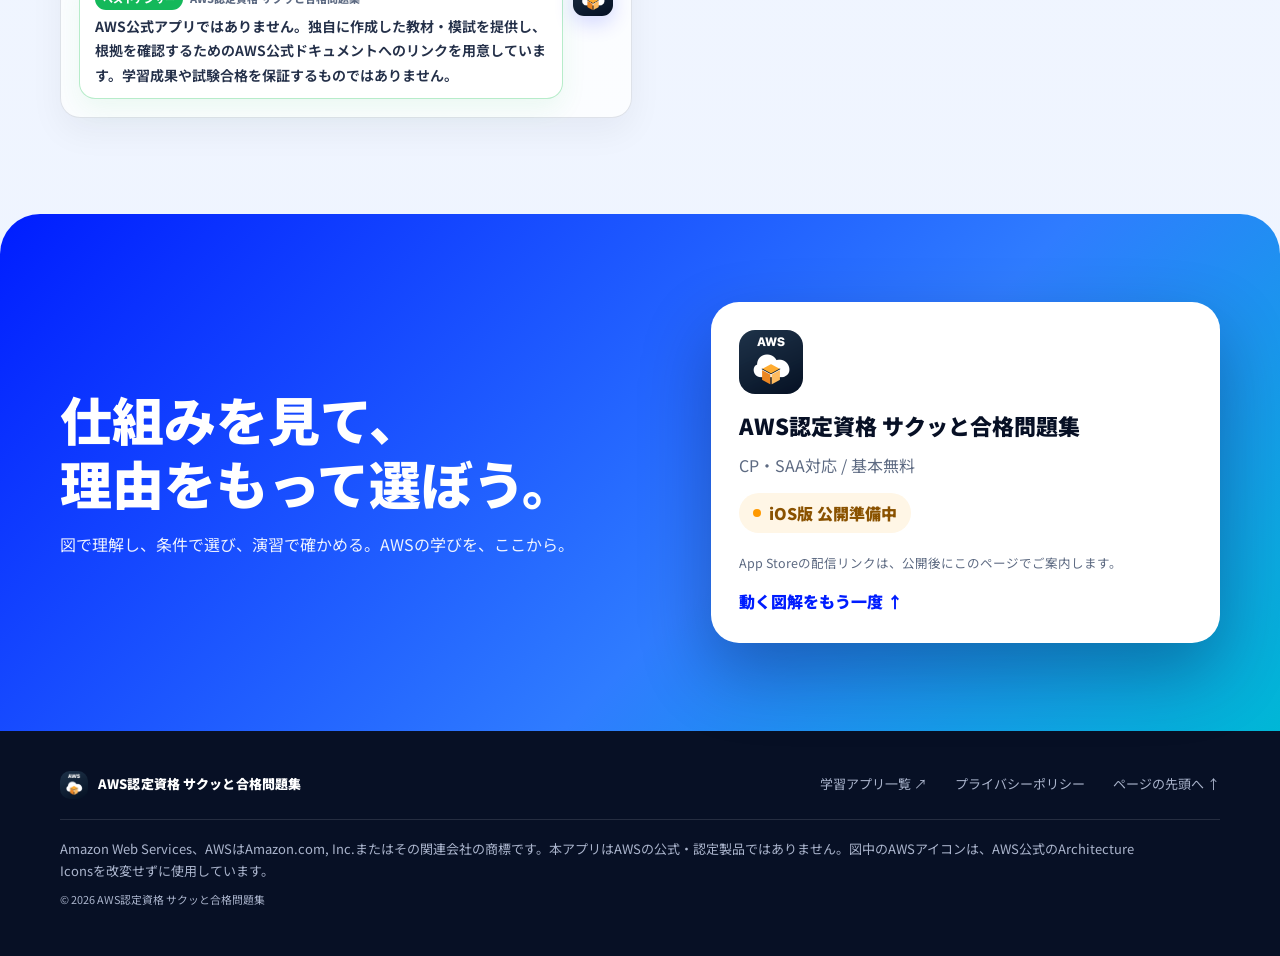
==== commit 788108e4: "Rename AWS app to AWS認定資格 サクッと合格問題集 Co-Authored-By: Claude Opus 5.5 <noreply@anthropic.com>" ====
--- a/aws/index.html
+++ b/aws/index.html
@@ -3,14 +3,14 @@
   <head>
     <meta charset="utf-8" />
     <meta name="viewport" content="width=device-width, initial-scale=1" />
-    <title>AWS判断ルールラボ | 動く図解で学ぶAWS</title>
+    <title>AWS認定資格 サクッと合格問題集 | 動く図解で学ぶAWS</title>
     <meta
       name="description"
       content="リクエストの流れ、Auto Scaling、S3、VPC。AWSの仕組みを動く図解で理解し、条件で選び、演習で確かめるiOS学習アプリ。CPの基本と模試130問は無料。"
     />
     <meta name="theme-color" content="#001dff" />
     <meta property="og:type" content="website" />
-    <meta property="og:title" content="AWS判断ルールラボ | 動く図解で学ぶAWS" />
+    <meta property="og:title" content="AWS認定資格 サクッと合格問題集 | 動く図解で学ぶAWS" />
     <meta
       property="og:description"
       content="動かして理解する。条件で選ぶ。演習で確かめる。CP・SAA対応のAWS学習アプリ。"
@@ -35,9 +35,9 @@
     <a class="skip-link" href="#main">本文へスキップ</a>
     <header class="header">
       <div class="header-inner wrap">
-        <a class="brand" href="#top" aria-label="AWS判断ルールラボ トップ">
+        <a class="brand" href="#top" aria-label="AWS認定資格 サクッと合格問題集 トップ">
           <img src="./assets/app-icon.png" width="36" height="36" alt="" />
-          <span>AWS判断ルールラボ</span>
+          <span>AWS認定資格 サクッと合格問題集</span>
         </a>
         <nav aria-label="メインナビゲーション">
           <a href="#lab">動く図解</a>
@@ -398,7 +398,7 @@
           <header class="section-head reveal">
             <p class="eyebrow">06 ・ VOICE</p>
             <h2><span>使う人ごとに、</span><span class="grad">続く理由がある。</span></h2>
-            <p class="section-lead">入門、SAA対策、解説の読み込み、すき間時間。それぞれの学習シーンを、AWS判断ルールラボが支えます。</p>
+            <p class="section-lead">入門、SAA対策、解説の読み込み、すき間時間。それぞれの学習シーンを、AWS認定資格 サクッと合格問題集が支えます。</p>
           </header>
           <div class="review-grid">
             <article class="reveal">
@@ -487,7 +487,7 @@
                 <div class="faq-bubble question"><small>まず試したい大学生さん</small><p>どこまで無料で使えますか？</p></div>
               </div>
               <div class="faq-a">
-                <div class="faq-bubble answer"><small><b>ベストアンサー</b>AWS判断ルールラボ</small><p><strong>CPの基本知識・判断ルールと、模試第1・2回の合計130問</strong>が無料の対象です。CPの追加模試とSAA教材セットは、別途購入する構成です。</p></div>
+                <div class="faq-bubble answer"><small><b>ベストアンサー</b>AWS認定資格 サクッと合格問題集</small><p><strong>CPの基本知識・判断ルールと、模試第1・2回の合計130問</strong>が無料の対象です。CPの追加模試とSAA教材セットは、別途購入する構成です。</p></div>
                 <img src="./assets/app-icon.png" width="40" height="40" alt="" aria-hidden="true" />
               </div>
             </article>
@@ -497,7 +497,7 @@
                 <div class="faq-bubble question"><small>ITに詳しくない営業さん</small><p>AWS初心者でも使えますか？</p></div>
               </div>
               <div class="faq-a">
-                <div class="faq-bubble answer"><small><b>ベストアンサー</b>AWS判断ルールラボ</small><p>基本編でサービスの役割を<strong>図と一緒に</strong>確認し、判断ルールで使い分けを学べます。用語補足もあるので、わからない言葉を確認しながら進められます。</p></div>
+                <div class="faq-bubble answer"><small><b>ベストアンサー</b>AWS認定資格 サクッと合格問題集</small><p>基本編でサービスの役割を<strong>図と一緒に</strong>確認し、判断ルールで使い分けを学べます。用語補足もあるので、わからない言葉を確認しながら進められます。</p></div>
                 <img src="./assets/app-icon.png" width="40" height="40" alt="" aria-hidden="true" />
               </div>
             </article>
@@ -507,7 +507,7 @@
                 <div class="faq-bubble question"><small>SAAに挑戦するエンジニアさん</small><p>基本知識と判断ルールの違いは？</p></div>
               </div>
               <div class="faq-a">
-                <div class="faq-bubble answer"><small><b>ベストアンサー</b>AWS判断ルールラボ</small><p>基本知識は<strong>「何をするサービスか、どう動くか」</strong>、判断ルールは<strong>「どんな条件なら、それを選ぶか」</strong>を学ぶ教材です。演習の解説から両方へ戻り、理解をつなげられます。</p></div>
+                <div class="faq-bubble answer"><small><b>ベストアンサー</b>AWS認定資格 サクッと合格問題集</small><p>基本知識は<strong>「何をするサービスか、どう動くか」</strong>、判断ルールは<strong>「どんな条件なら、それを選ぶか」</strong>を学ぶ教材です。演習の解説から両方へ戻り、理解をつなげられます。</p></div>
                 <img src="./assets/app-icon.png" width="40" height="40" alt="" aria-hidden="true" />
               </div>
             </article>
@@ -517,7 +517,7 @@
                 <div class="faq-bubble question"><small>すき間時間で学ぶ社会人さん</small><p>記憶状態は、どう復習につながりますか？</p></div>
               </div>
               <div class="faq-a">
-                <div class="faq-bubble answer"><small><b>ベストアンサー</b>AWS判断ルールラボ</small><p>「まだ」は今すぐ、「覚えた」は時間をおいた再確認へ。「自信あり」は期限なしで維持し、関連する演習で間違えた場合は<strong>復習候補に戻します</strong>。記憶状態は自分の手応えの記録で、合格率の予測ではありません。</p></div>
+                <div class="faq-bubble answer"><small><b>ベストアンサー</b>AWS認定資格 サクッと合格問題集</small><p>「まだ」は今すぐ、「覚えた」は時間をおいた再確認へ。「自信あり」は期限なしで維持し、関連する演習で間違えた場合は<strong>復習候補に戻します</strong>。記憶状態は自分の手応えの記録で、合格率の予測ではありません。</p></div>
                 <img src="./assets/app-icon.png" width="40" height="40" alt="" aria-hidden="true" />
               </div>
             </article>
@@ -527,7 +527,7 @@
                 <div class="faq-bubble question"><small>慎重派さん</small><p>AWS公式のアプリですか？</p></div>
               </div>
               <div class="faq-a">
-                <div class="faq-bubble answer"><small><b>ベストアンサー</b>AWS判断ルールラボ</small><p><strong>AWS公式アプリではありません。</strong>独自に作成した教材・模試を提供し、根拠を確認するためのAWS公式ドキュメントへのリンクを用意しています。学習成果や試験合格を保証するものではありません。</p></div>
+                <div class="faq-bubble answer"><small><b>ベストアンサー</b>AWS認定資格 サクッと合格問題集</small><p><strong>AWS公式アプリではありません。</strong>独自に作成した教材・模試を提供し、根拠を確認するためのAWS公式ドキュメントへのリンクを用意しています。学習成果や試験合格を保証するものではありません。</p></div>
                 <img src="./assets/app-icon.png" width="40" height="40" alt="" aria-hidden="true" />
               </div>
             </article>
@@ -544,7 +544,7 @@
           </div>
           <div class="release">
             <img src="./assets/app-icon.png" width="64" height="64" loading="lazy" alt="" />
-            <h3>AWS判断ルールラボ</h3>
+            <h3>AWS認定資格 サクッと合格問題集</h3>
             <p>CP・SAA対応 / 基本無料</p>
             <p class="status"><i></i>iOS版 公開準備中</p>
             <p class="fine">App Storeの配信リンクは、公開後にこのページでご案内します。</p>
@@ -559,14 +559,14 @@
     </dialog>
     <footer class="footer">
       <div class="wrap footer-in">
-        <a class="brand" href="#top"><img src="./assets/app-icon.png" width="28" height="28" loading="lazy" alt="" /><span>AWS判断ルールラボ</span></a>
+        <a class="brand" href="#top"><img src="./assets/app-icon.png" width="28" height="28" loading="lazy" alt="" /><span>AWS認定資格 サクッと合格問題集</span></a>
         <a href="../">学習アプリ一覧 ↗</a>
         <a href="./privacy.html">プライバシーポリシー</a>
         <a href="#top">ページの先頭へ ↑</a>
       </div>
       <div class="wrap footer-note">
         <p>Amazon Web Services、AWSはAmazon.com, Inc.またはその関連会社の商標です。本アプリはAWSの公式・認定製品ではありません。図中のAWSアイコンは、AWS公式のArchitecture Iconsを改変せずに使用しています。</p>
-        <small>© 2026 AWS判断ルールラボ</small>
+        <small>© 2026 AWS認定資格 サクッと合格問題集</small>
       </div>
     </footer>
   </body>
--- a/aws/styles.css
+++ b/aws/styles.css
@@ -46,6 +46,8 @@
 .header-inner { display: flex; align-items: center; gap: 20px; height: 64px; }
 .brand { display: inline-flex; align-items: center; gap: 10px; font-weight: 900; text-decoration: none; letter-spacing: 0.01em; }
 .brand img { border-radius: 10px; }
+.button-small { white-space: nowrap; flex-shrink: 0; }
+@media (max-width: 480px) { .brand span { font-size: 0.85rem; line-height: 1.3; } }
 .header nav { display: flex; gap: 4px; margin-left: auto; }
 .header nav a { padding: 8px 12px; border-radius: 999px; font-size: 14px; font-weight: 700; text-decoration: none; color: #34415c; }
 .header nav a:hover { background: rgba(0, 29, 255, 0.07); color: var(--blue); }
